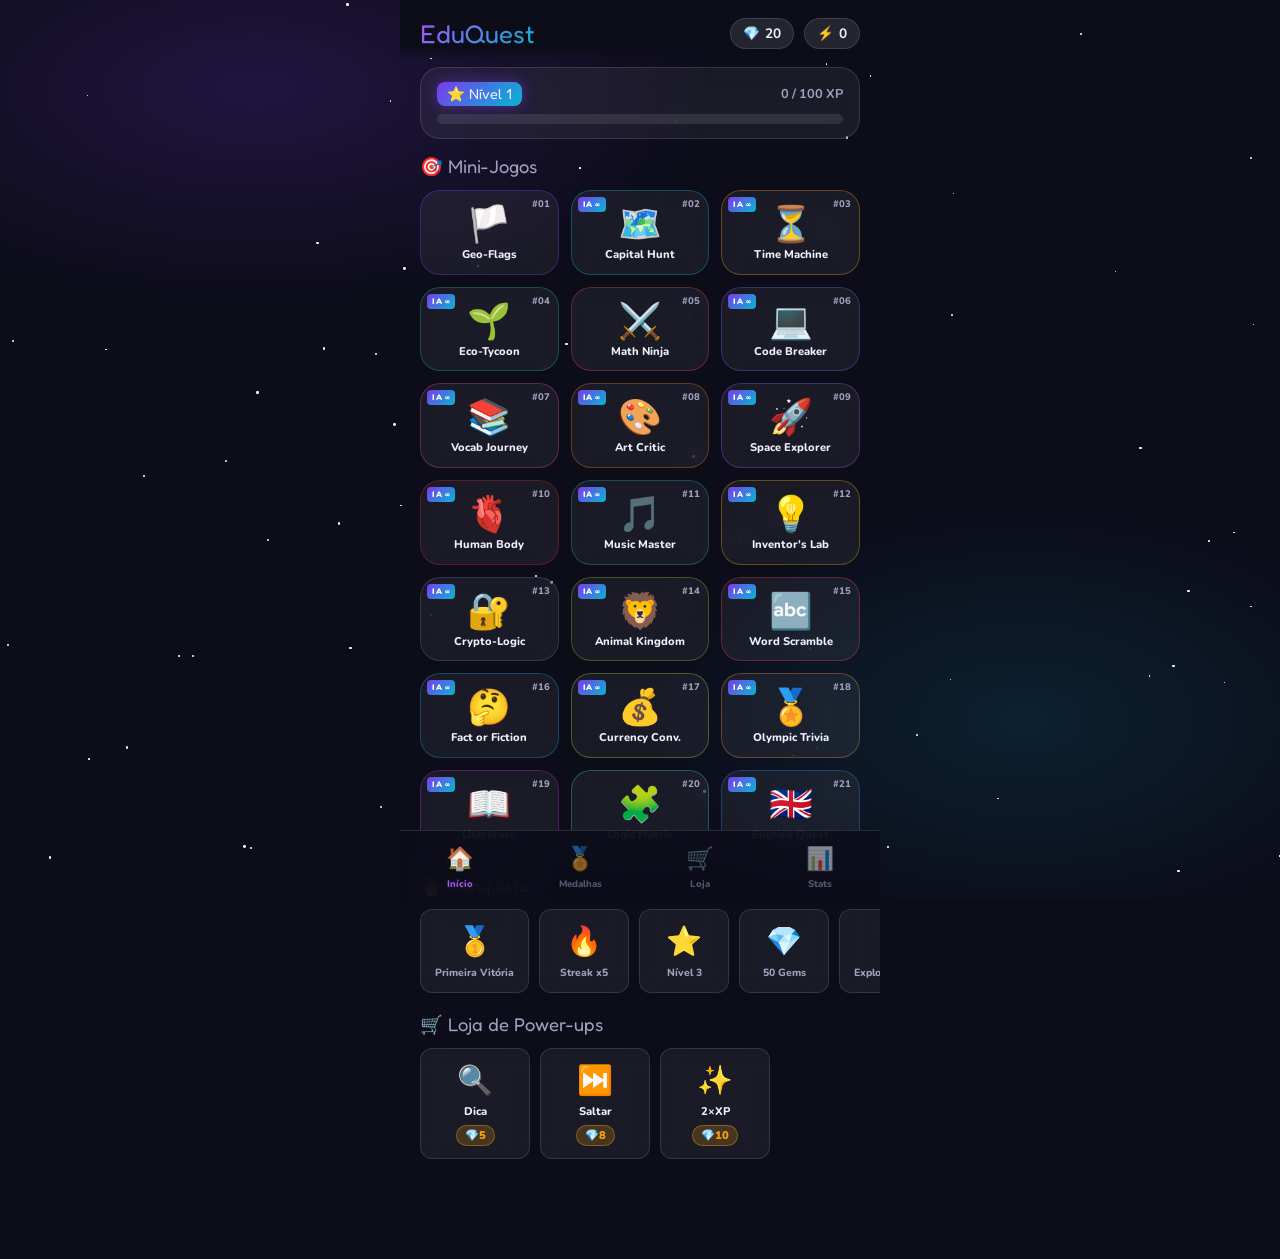
==== index.html @ 9ccf9a5a "Add files via upload" ====
<!DOCTYPE html>
<html lang="pt">
<head>
<meta charset="UTF-8">
<meta name="viewport" content="width=device-width, initial-scale=1.0, maximum-scale=1.0, user-scalable=no">
<title>EduQuest 20</title>
<style>
@import url('https://fonts.googleapis.com/css2?family=Fredoka+One&family=Nunito:wght@400;600;700;800;900&display=swap');
:root{
  --bg:#0d0d1a;--bg2:#13132a;--bg3:#1a1a38;
  --glass:rgba(255,255,255,0.06);--glass2:rgba(255,255,255,0.10);
  --border:rgba(255,255,255,0.12);
  --accent:#7c3aed;--accent2:#a855f7;--gold:#f59e0b;
  --green:#10b981;--red:#ef4444;--cyan:#06b6d4;--pink:#ec4899;
  --text:#f0f0ff;--text2:#a0a0c0;--r:20px;--rs:12px;
}
*{margin:0;padding:0;box-sizing:border-box;-webkit-tap-highlight-color:transparent;}
body{font-family:'Nunito',sans-serif;background:var(--bg);color:var(--text);min-height:100vh;overflow-x:hidden;}
body::before{content:'';position:fixed;inset:0;background:radial-gradient(ellipse 60% 40% at 20% 10%,rgba(124,58,237,.18) 0%,transparent 60%),radial-gradient(ellipse 50% 40% at 80% 80%,rgba(6,182,212,.12) 0%,transparent 60%);pointer-events:none;z-index:0;}
.stars{position:fixed;inset:0;z-index:0;pointer-events:none;overflow:hidden;}
.star{position:absolute;border-radius:50%;background:white;animation:twinkle var(--d,3s) ease-in-out infinite alternate;}
@keyframes twinkle{from{opacity:.1;transform:scale(.8)}to{opacity:.9;transform:scale(1.2)}}
#app{position:relative;z-index:1;max-width:480px;margin:0 auto;min-height:100vh;padding-bottom:80px;}
.screen{display:none;animation:fadeIn .35s ease;}
.screen.active{display:block;}
@keyframes fadeIn{from{opacity:0;transform:translateY(12px)}to{opacity:1;transform:translateY(0)}}

/* HEADER */
.header{padding:18px 20px 10px;display:flex;align-items:center;justify-content:space-between;position:sticky;top:0;z-index:10;background:linear-gradient(180deg,var(--bg) 80%,transparent);}
.logo{font-family:'Fredoka One',cursive;font-size:1.6rem;background:linear-gradient(135deg,#a855f7,#06b6d4);-webkit-background-clip:text;-webkit-text-fill-color:transparent;}
.header-stats{display:flex;gap:10px;align-items:center;}
.stat-pill{display:flex;align-items:center;gap:5px;background:var(--glass2);border:1px solid var(--border);border-radius:30px;padding:5px 12px;font-size:.85rem;font-weight:700;backdrop-filter:blur(10px);}
.xp-section{margin:8px 20px 16px;background:var(--glass);border:1px solid var(--border);border-radius:var(--r);padding:14px 16px;backdrop-filter:blur(12px);}
.xp-top{display:flex;justify-content:space-between;align-items:center;margin-bottom:8px;}
.level-badge{background:linear-gradient(135deg,var(--accent),var(--cyan));border-radius:8px;padding:3px 10px;font-family:'Fredoka One',cursive;font-size:.9rem;box-shadow:0 0 14px rgba(124,58,237,.5);}
.xp-text{font-size:.8rem;color:var(--text2);font-weight:700;}
.xp-bar-bg{background:rgba(255,255,255,.1);border-radius:99px;height:10px;overflow:hidden;}
.xp-bar-fill{height:100%;border-radius:99px;background:linear-gradient(90deg,var(--accent),var(--cyan));transition:width .8s cubic-bezier(.34,1.56,.64,1);position:relative;overflow:hidden;}
.xp-bar-fill::after{content:'';position:absolute;inset:0;background:linear-gradient(90deg,transparent,rgba(255,255,255,.4),transparent);animation:shimmer 2s infinite;}
@keyframes shimmer{from{transform:translateX(-100%)}to{transform:translateX(100%)}}

/* GAME GRID */
.section-title{padding:0 20px 12px;font-family:'Fredoka One',cursive;font-size:1.15rem;color:var(--text2);}
.game-grid{display:grid;grid-template-columns:repeat(3,1fr);gap:12px;padding:0 20px 20px;}
.game-card{background:var(--glass);border:1px solid var(--border);border-radius:var(--r);padding:16px 8px 12px;text-align:center;cursor:pointer;position:relative;overflow:hidden;transition:transform .2s,box-shadow .2s;backdrop-filter:blur(10px);user-select:none;}
.game-card:active{transform:scale(.93);}
.game-card-emoji{font-size:2.2rem;display:block;margin-bottom:6px;line-height:1;}
.game-card-name{font-size:.7rem;font-weight:800;color:var(--text);line-height:1.2;}
.game-card-num{position:absolute;top:6px;right:8px;font-size:.6rem;font-weight:800;color:var(--text2);}
.ai-badge{position:absolute;top:6px;left:6px;background:linear-gradient(135deg,var(--accent),var(--cyan));color:white;border-radius:4px;font-size:.5rem;font-weight:900;padding:2px 5px;letter-spacing:.5px;}
.game-card .glow{position:absolute;inset:0;border-radius:var(--r);opacity:0;transition:opacity .3s;}
.game-card:hover .glow{opacity:1;}

/* ACHIEVEMENTS & SHOP */
.achievements-row,.shop-row{display:flex;gap:10px;padding:0 20px 20px;overflow-x:auto;scrollbar-width:none;}
.achievements-row::-webkit-scrollbar,.shop-row::-webkit-scrollbar{display:none;}
.badge-card{flex-shrink:0;background:var(--glass);border:1px solid var(--border);border-radius:var(--rs);padding:12px 14px;text-align:center;min-width:90px;backdrop-filter:blur(10px);}
.badge-card .badge-icon{font-size:1.8rem;display:block;margin-bottom:4px;}
.badge-card .badge-name{font-size:.65rem;font-weight:800;color:var(--text2);}
.badge-card.earned{border-color:var(--gold);background:rgba(245,158,11,.12);}
.badge-card.earned .badge-name{color:var(--gold);}
.shop-item{flex-shrink:0;background:var(--glass);border:1px solid var(--border);border-radius:var(--rs);padding:12px 14px;min-width:110px;text-align:center;cursor:pointer;backdrop-filter:blur(10px);transition:transform .15s;}
.shop-item:active{transform:scale(.93);}
.shop-item .shop-icon{font-size:1.8rem;display:block;margin-bottom:4px;}
.shop-item .shop-name{font-size:.7rem;font-weight:800;color:var(--text);margin-bottom:4px;}
.shop-item .shop-cost{display:inline-flex;align-items:center;gap:3px;background:rgba(245,158,11,.2);border:1px solid rgba(245,158,11,.4);border-radius:20px;padding:2px 8px;font-size:.7rem;font-weight:900;color:var(--gold);}

/* GAME HEADER */
.game-header{padding:18px 20px 10px;display:flex;align-items:center;gap:14px;position:sticky;top:0;z-index:10;background:linear-gradient(180deg,var(--bg) 80%,transparent);}
.back-btn{background:var(--glass2);border:1px solid var(--border);border-radius:12px;width:40px;height:40px;display:flex;align-items:center;justify-content:center;font-size:1.2rem;cursor:pointer;flex-shrink:0;transition:transform .15s;backdrop-filter:blur(10px);}
.back-btn:active{transform:scale(.88);}
.game-title-block{flex:1;}
.game-title{font-family:'Fredoka One',cursive;font-size:1.25rem;background:linear-gradient(135deg,#a855f7,#06b6d4);-webkit-background-clip:text;-webkit-text-fill-color:transparent;}
.game-subtitle{font-size:.75rem;color:var(--text2);font-weight:700;}
.game-progress-bar{margin:0 20px 16px;background:rgba(255,255,255,.08);border-radius:99px;height:6px;overflow:hidden;}
.game-progress-fill{height:100%;border-radius:99px;background:linear-gradient(90deg,var(--green),var(--cyan));transition:width .5s ease;}

/* SHARED GAME UI */
.game-area{padding:0 20px;}
.round-info{display:flex;justify-content:space-between;align-items:center;margin-bottom:14px;}
.round-badge{background:var(--glass2);border:1px solid var(--border);border-radius:8px;padding:4px 12px;font-size:.8rem;font-weight:800;backdrop-filter:blur(8px);}
.streak-badge{display:flex;align-items:center;gap:4px;background:rgba(245,158,11,.15);border:1px solid rgba(245,158,11,.3);border-radius:8px;padding:4px 12px;font-size:.8rem;font-weight:800;color:var(--gold);}
.timer-badge{background:rgba(239,68,68,.15);border:1px solid rgba(239,68,68,.3);border-radius:8px;padding:4px 12px;font-size:.8rem;font-weight:800;color:#f87171;min-width:60px;text-align:center;transition:background .3s;}
.timer-badge.urgent{background:rgba(239,68,68,.4);border-color:rgba(239,68,68,.8);animation:pulse .5s infinite alternate;}
@keyframes pulse{from{transform:scale(1)}to{transform:scale(1.05)}}
.q-card{background:var(--glass);border:1px solid var(--border);border-radius:var(--r);padding:22px 18px;text-align:center;margin-bottom:14px;backdrop-filter:blur(12px);}
.q-visual{font-size:3.5rem;line-height:1;margin-bottom:8px;}
.q-text{font-size:1rem;font-weight:800;line-height:1.4;}
.q-sub{font-size:.8rem;color:var(--text2);font-weight:600;margin-top:4px;}
.options-grid{display:grid;grid-template-columns:1fr 1fr;gap:10px;margin-bottom:14px;}
.option-btn{background:var(--glass);border:2px solid var(--border);border-radius:var(--rs);padding:14px 10px;text-align:center;cursor:pointer;font-family:'Nunito',sans-serif;font-size:.85rem;font-weight:800;color:var(--text);transition:transform .15s,background .2s,border-color .2s;backdrop-filter:blur(8px);user-select:none;}
.option-btn:active:not(.disabled){transform:scale(.94);}
.option-btn.correct{background:rgba(16,185,129,.25);border-color:var(--green);box-shadow:0 0 20px rgba(16,185,129,.3);animation:correctPop .4s cubic-bezier(.34,1.56,.64,1);}
.option-btn.wrong{background:rgba(239,68,68,.2);border-color:var(--red);animation:shake .4s ease;}
.option-btn.disabled{cursor:default;pointer-events:none;}
@keyframes correctPop{from{transform:scale(1)}50%{transform:scale(1.07)}to{transform:scale(1)}}
@keyframes shake{0%,100%{transform:translateX(0)}20%{transform:translateX(-6px)}40%{transform:translateX(6px)}60%{transform:translateX(-4px)}80%{transform:translateX(4px)}}
.fact-card{background:rgba(124,58,237,.15);border:1px solid rgba(168,85,247,.3);border-radius:var(--rs);padding:12px 14px;margin-bottom:14px;display:none;animation:fadeIn .3s ease;}
.fact-card.show{display:block;}
.fact-label{font-size:.65rem;font-weight:900;color:var(--accent2);text-transform:uppercase;letter-spacing:1px;margin-bottom:4px;}
.fact-text{font-size:.8rem;color:var(--text);line-height:1.4;}

/* RESULT SCREEN */
.result-score-row{display:flex;justify-content:center;gap:16px;margin:16px 0;}
.result-stat{background:var(--glass);border:1px solid var(--border);border-radius:var(--rs);padding:14px 18px;backdrop-filter:blur(10px);text-align:center;}
.rs-val{font-family:'Fredoka One',cursive;font-size:1.8rem;background:linear-gradient(135deg,var(--accent2),var(--cyan));-webkit-background-clip:text;-webkit-text-fill-color:transparent;display:block;}
.rs-label{font-size:.7rem;color:var(--text2);font-weight:800;}
.big-btn{display:block;width:100%;padding:16px;background:linear-gradient(135deg,var(--accent),var(--cyan));border:none;border-radius:var(--rs);color:white;font-family:'Nunito',sans-serif;font-size:1rem;font-weight:900;cursor:pointer;margin-top:12px;box-shadow:0 6px 24px rgba(124,58,237,.4);transition:transform .15s;}
.big-btn:active{transform:scale(.96);}
.big-btn.secondary{background:var(--glass2);box-shadow:none;border:1px solid var(--border);margin-top:8px;}

/* OVERLAYS */
.xp-popup{position:fixed;top:50%;left:50%;transform:translate(-50%,-50%) scale(0);background:linear-gradient(135deg,var(--accent),var(--cyan));border-radius:16px;padding:16px 28px;font-family:'Fredoka One',cursive;font-size:1.4rem;color:white;z-index:999;pointer-events:none;box-shadow:0 12px 40px rgba(124,58,237,.6);transition:transform .3s cubic-bezier(.34,1.56,.64,1),opacity .5s;white-space:nowrap;}
.xp-popup.show{transform:translate(-50%,-50%) scale(1);}
.xp-popup.hide{opacity:0;transform:translate(-50%,-120%) scale(.8);}
.toast{position:fixed;bottom:100px;left:50%;transform:translateX(-50%) translateY(20px);background:var(--bg3);border:1px solid var(--border);border-radius:30px;padding:10px 20px;font-size:.85rem;font-weight:800;opacity:0;pointer-events:none;transition:all .3s;z-index:998;backdrop-filter:blur(12px);white-space:nowrap;}
.toast.show{opacity:1;transform:translateX(-50%) translateY(0);}
.levelup-overlay{position:fixed;inset:0;z-index:100;background:rgba(13,13,26,.9);backdrop-filter:blur(10px);display:flex;align-items:center;justify-content:center;opacity:0;pointer-events:none;transition:opacity .4s;}
.levelup-overlay.show{opacity:1;pointer-events:all;}
.levelup-box{background:var(--bg3);border:2px solid var(--accent2);border-radius:24px;padding:40px 32px;text-align:center;box-shadow:0 0 60px rgba(168,85,247,.5);animation:levelupPop .6s cubic-bezier(.34,1.56,.64,1);max-width:340px;width:90%;}
@keyframes levelupPop{from{transform:scale(.4) rotate(-5deg)}to{transform:scale(1) rotate(0)}}

/* AI LOADING SCREEN */
#aiScreen{position:fixed;inset:0;z-index:200;background:var(--bg);display:none;flex-direction:column;align-items:center;justify-content:center;gap:20px;padding:32px;}
#aiScreen.show{display:flex;}
.ai-orb{width:100px;height:100px;border-radius:50%;background:linear-gradient(135deg,var(--accent),var(--cyan));display:flex;align-items:center;justify-content:center;font-size:3rem;animation:orbPulse 2s ease-in-out infinite;box-shadow:0 0 40px rgba(124,58,237,.5);}
@keyframes orbPulse{0%,100%{transform:scale(1);box-shadow:0 0 40px rgba(124,58,237,.5)}50%{transform:scale(1.1);box-shadow:0 0 70px rgba(124,58,237,.9)}}
.ai-title{font-family:'Fredoka One',cursive;font-size:1.5rem;background:linear-gradient(135deg,#a855f7,#06b6d4);-webkit-background-clip:text;-webkit-text-fill-color:transparent;text-align:center;}
.ai-sub{font-size:.85rem;color:var(--text2);font-weight:700;text-align:center;line-height:1.5;}
.ai-bar-wrap{width:260px;background:rgba(255,255,255,.1);border-radius:99px;height:8px;overflow:hidden;}
.ai-bar{height:100%;background:linear-gradient(90deg,var(--accent),var(--cyan));border-radius:99px;width:0%;transition:width .4s ease;}
.ai-step{font-size:.75rem;color:var(--accent2);font-weight:800;text-align:center;min-height:20px;}
.ai-err{background:rgba(239,68,68,.15);border:1px solid rgba(239,68,68,.4);border-radius:var(--rs);padding:14px 18px;text-align:center;display:none;width:100%;}
.ai-err.show{display:block;}
.ai-err-title{font-weight:800;color:#f87171;margin-bottom:6px;}
.ai-err-sub{font-size:.8rem;color:var(--text2);}
.ai-retry{background:linear-gradient(135deg,var(--accent),var(--cyan));border:none;border-radius:10px;color:white;font-family:'Nunito',sans-serif;font-size:.9rem;font-weight:800;padding:10px 24px;cursor:pointer;margin-top:10px;}

/* BOTTOM NAV */
.bottom-nav{position:fixed;bottom:0;left:50%;transform:translateX(-50%);width:100%;max-width:480px;background:rgba(13,13,26,.9);border-top:1px solid var(--border);display:flex;backdrop-filter:blur(20px);z-index:20;}
.nav-btn{flex:1;padding:12px 0 10px;display:flex;flex-direction:column;align-items:center;gap:3px;cursor:pointer;opacity:.5;transition:opacity .2s;}
.nav-btn.active{opacity:1;}
.nav-btn .nav-icon{font-size:1.4rem;}
.nav-btn .nav-label{font-size:.6rem;font-weight:800;color:var(--text2);}
.nav-btn.active .nav-label{color:var(--accent2);}

/* WORD SCRAMBLE tiles */
.scramble-tiles{display:flex;flex-wrap:wrap;gap:6px;justify-content:center;margin:10px 0 16px;}
.s-tile{width:38px;height:44px;background:var(--glass2);border:2px solid var(--border);border-radius:8px;display:flex;align-items:center;justify-content:center;font-family:'Fredoka One',cursive;font-size:1.2rem;cursor:pointer;transition:all .2s;user-select:none;}
.s-tile:active{transform:scale(.9);}
.s-tile.used{opacity:.3;pointer-events:none;}
.answer-slots{display:flex;flex-wrap:wrap;gap:6px;justify-content:center;margin-bottom:12px;min-height:52px;}
.a-slot{width:38px;height:44px;background:rgba(255,255,255,.04);border:2px dashed var(--border);border-radius:8px;display:flex;align-items:center;justify-content:center;font-family:'Fredoka One',cursive;font-size:1.2rem;cursor:pointer;transition:all .2s;}
.a-slot.filled{background:rgba(168,85,247,.25);border-color:var(--accent2);border-style:solid;}
.a-slot.correct{background:rgba(16,185,129,.3);border-color:var(--green);}
.a-slot.wrong{background:rgba(239,68,68,.2);border-color:var(--red);animation:shake .3s ease;}
.scr-btns{display:flex;gap:8px;justify-content:center;margin-bottom:10px;}
.scr-btn{background:var(--glass2);border:1px solid var(--border);border-radius:10px;padding:8px 16px;font-size:.8rem;font-weight:800;cursor:pointer;font-family:'Nunito',sans-serif;color:var(--text);transition:transform .15s;}
.scr-btn:active{transform:scale(.92);}

/* FACT OR FICTION */
.fof-card{background:var(--glass);border:1px solid var(--border);border-radius:24px;padding:28px 20px;text-align:center;margin-bottom:14px;backdrop-filter:blur(12px);min-height:150px;display:flex;flex-direction:column;align-items:center;justify-content:center;gap:10px;position:relative;overflow:hidden;transition:transform .3s,opacity .3s;}
.fof-card.swipe-l{transform:translateX(-130%) rotate(-15deg);opacity:0;}
.fof-card.swipe-r{transform:translateX(130%) rotate(15deg);opacity:0;}
.fof-statement{font-size:1rem;font-weight:800;line-height:1.4;}
.fof-btns{display:grid;grid-template-columns:1fr 1fr;gap:12px;margin-bottom:12px;}
.fof-btn{padding:16px;border:none;border-radius:var(--rs);font-family:'Nunito',sans-serif;font-size:1rem;font-weight:900;cursor:pointer;transition:transform .15s;}
.fof-btn:active{transform:scale(.94);}
.fof-true{background:linear-gradient(135deg,#10b981,#06b6d4);color:white;}
.fof-false{background:linear-gradient(135deg,#ef4444,#ec4899);color:white;}
.fof-overlay{position:absolute;inset:0;display:flex;align-items:center;justify-content:center;font-family:'Fredoka One',cursive;font-size:2rem;border-radius:24px;opacity:0;transition:opacity .3s;}
.fof-overlay.show{opacity:1;}

/* MATH NINJA */
.math-eq{font-family:'Fredoka One',cursive;font-size:2.4rem;background:linear-gradient(135deg,#ef4444,#f97316);-webkit-background-clip:text;-webkit-text-fill-color:transparent;margin:10px 0;}
.math-lives{display:flex;gap:6px;justify-content:center;margin-bottom:10px;}
.life{font-size:1.3rem;transition:all .3s;}
.life.lost{filter:grayscale(1);transform:scale(.7);}

/* TIMELINE (Time Machine) */
.t-items{display:flex;flex-direction:column;gap:8px;margin-bottom:12px;}
.t-item{background:var(--glass2);border:1px solid var(--border);border-radius:var(--rs);padding:10px 14px;cursor:pointer;font-size:.82rem;font-weight:800;transition:all .2s;user-select:none;}
.t-item:active{transform:scale(.97);}
.t-item.placed{opacity:.4;pointer-events:none;}
.t-slots{display:flex;flex-direction:column;gap:6px;margin-bottom:12px;}
.t-slot{background:rgba(255,255,255,.03);border:2px dashed var(--border);border-radius:var(--rs);padding:9px 14px;min-height:42px;display:flex;align-items:center;gap:8px;font-size:.78rem;transition:all .2s;}
.t-slot.filled{border-style:solid;border-color:var(--accent2);background:rgba(124,58,237,.15);}
.t-slot.ok{border-color:var(--green);background:rgba(16,185,129,.15);}
.t-slot.bad{border-color:var(--red);background:rgba(239,68,68,.1);}
.t-num{font-size:.7rem;color:var(--text2);font-weight:700;flex-shrink:0;}

/* ECO */
.eco-res{display:grid;grid-template-columns:repeat(3,1fr);gap:8px;margin-bottom:14px;}
.eco-r{background:var(--glass2);border:1px solid var(--border);border-radius:var(--rs);padding:10px 8px;text-align:center;}
.eco-ri{font-size:1.5rem;}
.eco-rv{font-family:'Fredoka One',cursive;font-size:1.1rem;color:var(--gold);}
.eco-rl{font-size:.6rem;color:var(--text2);font-weight:800;}
.eco-acts{display:grid;grid-template-columns:1fr 1fr;gap:10px;margin-bottom:12px;}
.eco-act{background:var(--glass);border:1px solid var(--border);border-radius:var(--rs);padding:12px 10px;text-align:center;cursor:pointer;transition:all .2s;user-select:none;}
.eco-act:active{transform:scale(.94);}
.eco-act.correct{background:rgba(16,185,129,.25);border-color:var(--green);}
.eco-act.wrong{background:rgba(239,68,68,.2);border-color:var(--red);animation:shake .4s ease;}
.eco-act.disabled{pointer-events:none;}
.eco-ai{font-size:1.7rem;}
.eco-an{font-size:.75rem;font-weight:800;margin-top:4px;}
.eco-bar{margin-bottom:10px;}
.eco-bl{font-size:.72rem;font-weight:800;color:var(--text2);margin-bottom:4px;}
.eco-bg{background:rgba(255,255,255,.1);border-radius:99px;height:10px;overflow:hidden;}
.eco-bf{height:100%;border-radius:99px;transition:width .5s ease;}

/* LOGIC */
.logic-seq{display:flex;gap:8px;align-items:center;justify-content:center;flex-wrap:wrap;margin:12px 0;}
.logic-cell{width:46px;height:46px;border-radius:10px;display:flex;align-items:center;justify-content:center;font-size:1.3rem;font-weight:900;border:2px solid var(--border);background:var(--glass2);}
.logic-cell.hl{border-color:var(--accent2);background:rgba(124,58,237,.3);animation:logicPulse 1s ease-in-out infinite;}
@keyframes logicPulse{0%,100%{box-shadow:0 0 0 0 rgba(168,85,247,0)}50%{box-shadow:0 0 0 6px rgba(168,85,247,.3)}}

/* FLAG */
.flag-wrap{display:flex;justify-content:center;margin-bottom:12px;}
.flag-wrap svg{width:180px;height:120px;border-radius:10px;box-shadow:0 4px 20px rgba(0,0,0,.5);animation:flagIn .4s cubic-bezier(.34,1.56,.64,1);}
@keyframes flagIn{from{transform:scale(.3) rotate(-10deg);opacity:0}to{transform:scale(1);opacity:1}}
</style>
</head>
<body>
<div class="stars" id="stars"></div>
<div class="xp-popup" id="xpPop">+XP</div>
<div class="toast" id="toast"></div>
<div class="levelup-overlay" id="lvlOverlay">
  <div class="levelup-box">
    <div style="font-size:5rem">🏆</div>
    <div style="font-family:'Fredoka One',cursive;font-size:2rem;color:var(--gold);margin:8px 0">NÍVEL <span id="newLvl">2</span>!</div>
    <div style="color:var(--text2);margin-bottom:20px;font-size:.9rem">Incrível! Continua a explorar!</div>
    <button class="big-btn" id="lvlCloseBtn">Continuar 🚀</button>
  </div>
</div>

<!-- AI LOADING SCREEN -->
<div id="aiScreen">
  <div class="ai-orb" id="aiOrb">🤖</div>
  <div class="ai-title" id="aiTitle">A criar perguntas...</div>
  <div class="ai-sub" id="aiSub">A IA está a gerar 10 perguntas únicas<br>adaptadas ao teu nível de jogo!</div>
  <div class="ai-bar-wrap"><div class="ai-bar" id="aiBar"></div></div>
  <div class="ai-step" id="aiStep">A iniciar...</div>
  <div class="ai-err" id="aiErr">
    <div class="ai-err-title">⚠️ Sem ligação à IA</div>
    <div class="ai-err-sub" id="aiErrSub">A usar perguntas guardadas localmente</div>
    <button class="ai-retry" id="aiRetry">Tentar novamente 🔄</button>
  </div>
</div>

<div id="app">
<!-- DASHBOARD -->
<div id="dashboard" class="screen active">
  <div class="header">
    <div class="logo">EduQuest</div>
    <div class="header-stats">
      <div class="stat-pill">💎 <span id="gemCount">0</span></div>
      <div class="stat-pill">⚡ <span id="xpCount">0</span></div>
    </div>
  </div>
  <div class="xp-section">
    <div class="xp-top">
      <div class="level-badge">⭐ Nível <span id="levelNum">1</span></div>
      <div class="xp-text"><span id="xpCur">0</span> / <span id="xpNext">100</span> XP</div>
    </div>
    <div class="xp-bar-bg"><div class="xp-bar-fill" id="xpFill" style="width:0%"></div></div>
  </div>
  <div class="section-title">🎯 Mini-Jogos</div>
  <div class="game-grid" id="gameGrid"></div>
  <div class="section-title">🏅 Conquistas</div>
  <div class="achievements-row" id="achRow"></div>
  <div class="section-title">🛒 Loja de Power-ups</div>
  <div class="shop-row" id="shopRow"></div>
</div>

<!-- UNIVERSAL GAME SCREEN (used by all AI games) -->
<div id="gameScreen" class="screen">
  <div class="game-header">
    <div class="back-btn" id="gameBackBtn">←</div>
    <div class="game-title-block">
      <div class="game-title" id="gameTitle">Jogo</div>
      <div class="game-subtitle">Q <span id="gameQNum">1</span>/10 · Nível <span id="gameLvlNum">1</span></div>
    </div>
    <div class="stat-pill">⚡ <span id="gameXP">0</span></div>
  </div>
  <div class="game-progress-bar"><div class="game-progress-fill" id="gameProgressFill" style="width:0%"></div></div>
  <div class="game-area">
    <div class="round-info">
      <div class="round-badge" id="gameRoundBadge">Q 1</div>
      <div class="streak-badge">🔥 <span id="gameStreak">0</span></div>
      <div class="timer-badge" id="gameTimerBadge">⏱ <span id="gameTimer">20</span>s</div>
    </div>
    <div class="q-card">
      <div class="q-visual" id="gameVisual">❓</div>
      <div class="q-text" id="gameText">...</div>
      <div class="q-sub" id="gameSub"></div>
    </div>
    <div class="options-grid" id="gameOptions"></div>
    <div class="fact-card" id="gameFact"><div class="fact-label">💡 Sabias que...</div><div class="fact-text" id="gameFactText"></div></div>
  </div>
</div>

<!-- WORD SCRAMBLE SCREEN -->
<div id="wordScreen" class="screen">
  <div class="game-header">
    <div class="back-btn" id="wordBackBtn">←</div>
    <div class="game-title-block"><div class="game-title">🔤 Word Scramble</div><div class="game-subtitle">Palavra <span id="wordQNum">1</span>/8 · Nível <span id="wordLvlNum">1</span></div></div>
    <div class="stat-pill">⚡ <span id="wordXP">0</span></div>
  </div>
  <div class="game-progress-bar"><div class="game-progress-fill" id="wordProgressFill" style="width:0%"></div></div>
  <div class="game-area">
    <div class="round-info">
      <div class="round-badge">🔤 Descobre!</div>
      <div class="streak-badge">🔥 <span id="wordStreak">0</span></div>
      <div class="timer-badge" id="wordTimerBadge">⏱ <span id="wordTimer">35</span>s</div>
    </div>
    <div class="q-card"><div class="q-sub" id="wordHint"></div><div class="answer-slots" id="wordSlots"></div></div>
    <div class="scramble-tiles" id="wordTiles"></div>
    <div class="scr-btns">
      <button class="scr-btn" id="wordClearBtn">🗑️ Limpar</button>
      <button class="scr-btn" id="wordCheckBtn">✅ Verificar</button>
    </div>
    <div class="fact-card" id="wordFact"><div class="fact-label">💡 Sabias que...</div><div class="fact-text" id="wordFactText"></div></div>
  </div>
</div>

<!-- FACT OR FICTION SCREEN -->
<div id="fofScreen" class="screen">
  <div class="game-header">
    <div class="back-btn" id="fofBackBtn">←</div>
    <div class="game-title-block"><div class="game-title">🤔 Fact or Fiction</div><div class="game-subtitle">Q <span id="fofQNum">1</span>/10 · Nível <span id="fofLvlNum">1</span></div></div>
    <div class="stat-pill">⚡ <span id="fofXP">0</span></div>
  </div>
  <div class="game-progress-bar"><div class="game-progress-fill" id="fofProgressFill" style="width:0%"></div></div>
  <div class="game-area">
    <div class="round-info">
      <div class="round-badge">Q <span id="fofRound">1</span></div>
      <div class="streak-badge">🔥 <span id="fofStreak">0</span></div>
      <div class="timer-badge" id="fofTimerBadge">⏱ <span id="fofTimer">15</span>s</div>
    </div>
    <div class="fof-card" id="fofCard">
      <div class="q-visual" id="fofVisual">🤔</div>
      <div class="fof-statement" id="fofStatement">...</div>
      <div class="fof-overlay" id="fofOverlay"></div>
    </div>
    <div class="fof-btns">
      <button class="fof-btn fof-true" id="fofTrueBtn">✅ VERDADE</button>
      <button class="fof-btn fof-false" id="fofFalseBtn">❌ FALSO</button>
    </div>
    <div class="fact-card" id="fofFact"><div class="fact-label">💡 Explicação</div><div class="fact-text" id="fofFactText"></div></div>
  </div>
</div>

<!-- MATH NINJA SCREEN -->
<div id="mathScreen" class="screen">
  <div class="game-header">
    <div class="back-btn" id="mathBackBtn">←</div>
    <div class="game-title-block"><div class="game-title">⚔️ Math Ninja</div><div class="game-subtitle">Q <span id="mathQNum">1</span>/10 · Nível <span id="mathLvlNum">1</span></div></div>
    <div class="stat-pill">⚡ <span id="mathXP">0</span></div>
  </div>
  <div class="game-progress-bar"><div class="game-progress-fill" id="mathProgressFill" style="width:0%"></div></div>
  <div class="game-area">
    <div class="round-info">
      <div class="math-lives" id="mathLives"></div>
      <div class="streak-badge">🔥 <span id="mathStreak">0</span></div>
      <div class="timer-badge" id="mathTimerBadge">⏱ <span id="mathTimer">12</span>s</div>
    </div>
    <div class="q-card" style="min-height:120px">
      <div class="math-eq" id="mathEq">2 + 2 = ?</div>
    </div>
    <div class="options-grid" id="mathOptions"></div>
    <div class="fact-card" id="mathFact"><div class="fact-label">💡 Dica</div><div class="fact-text" id="mathFactText"></div></div>
  </div>
</div>

<!-- GEO FLAGS SCREEN -->
<div id="geoScreen" class="screen">
  <div class="game-header">
    <div class="back-btn" id="geoBackBtn">←</div>
    <div class="game-title-block"><div class="game-title">🌍 Geo-Flags</div><div class="game-subtitle">Q <span id="geoQNum">1</span>/10</div></div>
    <div class="stat-pill">⚡ <span id="geoXP">0</span></div>
  </div>
  <div class="game-progress-bar"><div class="game-progress-fill" id="geoProgressFill" style="width:0%"></div></div>
  <div class="game-area">
    <div class="round-info">
      <div class="round-badge">Q <span id="geoRound">1</span></div>
      <div class="streak-badge">🔥 <span id="geoStreak">0</span></div>
      <div class="timer-badge" id="geoTimerBadge">⏱ <span id="geoTimer">15</span>s</div>
    </div>
    <div class="q-card">
      <div class="flag-wrap" id="flagWrap"></div>
      <div class="q-text">De que país é esta bandeira?</div>
      <div class="q-sub" id="geoHint"></div>
    </div>
    <div class="options-grid" id="geoOptions"></div>
    <div class="fact-card" id="geoFact"><div class="fact-label">💡 Facto</div><div class="fact-text" id="geoFactText"></div></div>
  </div>
</div>

<!-- TIME MACHINE SCREEN -->
<div id="timeScreen" class="screen">
  <div class="game-header">
    <div class="back-btn" id="timeBackBtn">←</div>
    <div class="game-title-block"><div class="game-title">⏳ Time Machine</div><div class="game-subtitle">Ronda <span id="timeQNum">1</span>/8 · Nível <span id="timeLvlNum">1</span></div></div>
    <div class="stat-pill">⚡ <span id="timeXP">0</span></div>
  </div>
  <div class="game-progress-bar"><div class="game-progress-fill" id="timeProgressFill" style="width:0%"></div></div>
  <div class="game-area">
    <div class="round-info">
      <div class="round-badge">⏳ Ordena!</div>
      <div class="streak-badge">🔥 <span id="timeStreak">0</span></div>
      <div class="timer-badge" id="timeTimerBadge">⏱ <span id="timeTimer">35</span>s</div>
    </div>
    <div style="font-size:.82rem;font-weight:700;color:var(--text2);text-align:center;margin-bottom:10px">Toca por ordem CRONOLÓGICA (mais antigo primeiro)</div>
    <div class="t-slots" id="timeSlots"></div>
    <div class="t-items" id="timeItems"></div>
    <div class="fact-card" id="timeFact"><div class="fact-label">💡 História</div><div class="fact-text" id="timeFactText"></div></div>
  </div>
</div>

<!-- ECO TYCOON SCREEN -->
<div id="ecoScreen" class="screen">
  <div class="game-header">
    <div class="back-btn" id="ecoBackBtn">←</div>
    <div class="game-title-block"><div class="game-title">🌱 Eco-Tycoon</div><div class="game-subtitle">Nível <span id="ecoQNum">1</span>/8 · Dif. <span id="ecoLvlNum">1</span></div></div>
    <div class="stat-pill">⚡ <span id="ecoXP">0</span></div>
  </div>
  <div class="game-progress-bar"><div class="game-progress-fill" id="ecoProgressFill" style="width:0%"></div></div>
  <div class="game-area">
    <div class="eco-res" id="ecoRes"></div>
    <div style="font-size:.85rem;font-weight:800;text-align:center;margin-bottom:10px" id="ecoChallenge"></div>
    <div class="eco-acts" id="ecoActs"></div>
    <div class="eco-bar"><div class="eco-bl">🌍 Saúde do Planeta</div><div class="eco-bg"><div class="eco-bf" id="ecoHealth" style="width:60%;background:linear-gradient(90deg,#10b981,#06b6d4)"></div></div></div>
    <div class="eco-bar"><div class="eco-bl">⚡ Energia</div><div class="eco-bg"><div class="eco-bf" id="ecoEnergy" style="width:50%;background:linear-gradient(90deg,#f59e0b,#f97316)"></div></div></div>
    <div class="fact-card" id="ecoFact"><div class="fact-label">💡 Eco-Dica</div><div class="fact-text" id="ecoFactText"></div></div>
  </div>
</div>

<!-- LOGIC MATRIX SCREEN -->
<div id="logicScreen" class="screen">
  <div class="game-header">
    <div class="back-btn" id="logicBackBtn">←</div>
    <div class="game-title-block"><div class="game-title">🧩 Logic Matrix</div><div class="game-subtitle">Puzzle <span id="logicQNum">1</span>/10 · Nível <span id="logicLvlNum">1</span></div></div>
    <div class="stat-pill">⚡ <span id="logicXP">0</span></div>
  </div>
  <div class="game-progress-bar"><div class="game-progress-fill" id="logicProgressFill" style="width:0%"></div></div>
  <div class="game-area">
    <div class="round-info">
      <div class="round-badge">🧩 Sequência</div>
      <div class="streak-badge">🔥 <span id="logicStreak">0</span></div>
      <div class="timer-badge" id="logicTimerBadge">⏱ <span id="logicTimer">25</span>s</div>
    </div>
    <div class="q-card">
      <div class="logic-seq" id="logicSeq"></div>
      <div class="q-text">Qual o valor do <span style="color:var(--accent2)">?</span></div>
    </div>
    <div class="options-grid" id="logicOptions"></div>
    <div class="fact-card" id="logicFact"><div class="fact-label">💡 Lógica</div><div class="fact-text" id="logicFactText"></div></div>
  </div>
</div>

<!-- RESULT SCREEN -->
<div id="resultScreen" class="screen">
  <div class="game-header">
    <div class="back-btn" id="resultBackBtn">←</div>
    <div class="game-title-block"><div class="game-title">Resultado Final</div></div>
  </div>
  <div style="padding:0 20px;text-align:center">
    <div style="padding:20px 0">
      <div style="font-size:5rem" id="resultEmoji">🎉</div>
      <div style="font-family:'Fredoka One',cursive;font-size:2rem;background:linear-gradient(135deg,var(--gold),var(--pink));-webkit-background-clip:text;-webkit-text-fill-color:transparent;margin:8px 0" id="resultTitle">Excelente!</div>
      <div style="color:var(--text2);font-size:.85rem" id="resultSub"></div>
    </div>
    <div class="result-score-row">
      <div class="result-stat"><span class="rs-val" id="rsCorrect">0</span><span class="rs-label">Acertos</span></div>
      <div class="result-stat"><span class="rs-val" id="rsXP">0</span><span class="rs-label">XP</span></div>
      <div class="result-stat"><span class="rs-val" id="rsGems">0</span><span class="rs-label">💎</span></div>
    </div>
    <button class="big-btn" id="playAgainBtn">Jogar de Novo 🔄</button>
    <button class="big-btn secondary" id="resultHomeBtn">Dashboard 🏠</button>
  </div>
</div>
</div><!-- /app -->

<div class="bottom-nav">
  <div class="nav-btn active" id="navHome"><span class="nav-icon">🏠</span><span class="nav-label">Início</span></div>
  <div class="nav-btn" id="navBadges"><span class="nav-icon">🏅</span><span class="nav-label">Medalhas</span></div>
  <div class="nav-btn" id="navShop"><span class="nav-icon">🛒</span><span class="nav-label">Loja</span></div>
  <div class="nav-btn" id="navStats"><span class="nav-icon">📊</span><span class="nav-label">Stats</span></div>
</div>
<script>
// EduQuest Questions Bank
// Format: {v:"visual/emoji", t:"question text", o:["opt1","opt2","opt3","opt4"], c:"correct option", f:"fun fact", d:1-3}
// d: 1=easy, 2=medium, 3=hard

const QB = {

// ================================================================
// CAPITAL HUNT
// ================================================================
capital: [
  // d:1 easy
  {v:"🇵🇹",t:"Qual é a capital de Portugal?",o:["Porto","Lisboa","Coimbra","Faro"],c:"Lisboa",f:"Lisboa é uma das cidades mais antigas da Europa, com mais de 3000 anos!",d:1},
  {v:"🇫🇷",t:"Qual é a capital da França?",o:["Lyon","Marselha","Paris","Nice"],c:"Paris",f:"Paris tem 130 museus e recebe 30 milhões de turistas por ano!",d:1},
  {v:"🇩🇪",t:"Qual é a capital da Alemanha?",o:["Munique","Berlim","Hamburgo","Colónia"],c:"Berlim",f:"O Muro de Berlim dividiu a cidade por 28 anos (1961-1989)!",d:1},
  {v:"🇯🇵",t:"Qual é a capital do Japão?",o:["Osaka","Quioto","Tóquio","Hiroshima"],c:"Tóquio",f:"Tóquio é a maior metrópole do mundo com 37 milhões de habitantes!",d:1},
  {v:"🇧🇷",t:"Qual é a capital do Brasil?",o:["São Paulo","Rio de Janeiro","Brasília","Salvador"],c:"Brasília",f:"Brasília foi construída de raiz em apenas 4 anos (1956-1960)!",d:1},
  {v:"🇮🇹",t:"Qual é a capital de Itália?",o:["Milão","Florença","Veneza","Roma"],c:"Roma",f:"Roma é chamada a 'Cidade Eterna' e tem 28 séculos de história!",d:1},
  {v:"🇪🇸",t:"Qual é a capital de Espanha?",o:["Barcelona","Sevilha","Madrid","Valência"],c:"Madrid",f:"Madrid é a capital mais alta da Europa, a 667 metros de altitude!",d:1},
  {v:"🇬🇧",t:"Qual é a capital do Reino Unido?",o:["Manchester","Edimburgo","Cardiff","Londres"],c:"Londres",f:"Londres foi fundada pelos romanos há 2000 anos com o nome Londinium!",d:1},
  {v:"🇺🇸",t:"Qual é a capital dos EUA?",o:["Nova Iorque","Los Angeles","Washington D.C.","Chicago"],c:"Washington D.C.",f:"Washington D.C. não é um estado — é um Distrito federal autónomo!",d:1},
  {v:"🇨🇳",t:"Qual é a capital da China?",o:["Xangai","Hong Kong","Guangzhou","Pequim"],c:"Pequim",f:"Pequim tem 3000 anos de história e foi capital da China durante 700 anos!",d:1},
  {v:"🇷🇺",t:"Qual é a capital da Rússia?",o:["São Petersburgo","Novosibirsk","Cazã","Moscovo"],c:"Moscovo",f:"Moscovo tem a rede de metro mais profunda do mundo — até 84 metros!",d:1},
  {v:"🇦🇺",t:"Qual é a capital da Austrália?",o:["Sydney","Melbourne","Brisbane","Camberra"],c:"Camberra",f:"Camberra foi construída de raiz como capital de compromisso entre Sydney e Melbourne!",d:1},
  {v:"🇨🇦",t:"Qual é a capital do Canadá?",o:["Toronto","Vancouver","Montreal","Ottawa"],c:"Ottawa",f:"Ottawa tem o maior canal de patinagem no gelo do mundo no inverno!",d:1},
  {v:"🇲🇽",t:"Qual é a capital do México?",o:["Guadalajara","Monterrey","Cancún","Cidade do México"],c:"Cidade do México",f:"A Cidade do México está construída sobre o lago seco de Texcoco!",d:1},
  {v:"🇮🇳",t:"Qual é a capital da Índia?",o:["Mumbai","Calcutá","Chennai","Nova Deli"],c:"Nova Deli",f:"Nova Deli tem 32 milhões de habitantes — uma das maiores cidades do mundo!",d:1},
  {v:"🇦🇷",t:"Qual é a capital da Argentina?",o:["Córdoba","Rosário","Mendoza","Buenos Aires"],c:"Buenos Aires",f:"Buenos Aires significa 'Bons Ares' — nome dado pelos colonizadores espanhóis!",d:1},
  {v:"🇪🇬",t:"Qual é a capital do Egito?",o:["Alexandria","Luxor","Assuão","Cairo"],c:"Cairo",f:"O Cairo é a maior cidade de África, com 21 milhões de habitantes!",d:1},
  {v:"🇿🇦",t:"Qual é a capital executiva da África do Sul?",o:["Joanesburgo","Cidade do Cabo","Durban","Pretória"],c:"Pretória",f:"A África do Sul tem 3 capitais! Pretória (executiva), Cidade do Cabo (legislativa), Bloemfontein (judicial)!",d:1},
  {v:"🇰🇷",t:"Qual é a capital da Coreia do Sul?",o:["Busan","Incheon","Daegu","Seul"],c:"Seul",f:"Seul tem 10 milhões de habitantes e é um dos maiores centros tecnológicos do mundo!",d:1},
  {v:"🇬🇷",t:"Qual é a capital da Grécia?",o:["Salónica","Patras","Heraclião","Atenas"],c:"Atenas",f:"Atenas é a cidade habitada continuamente há mais tempo na Europa — 3000 anos!",d:1},

  // d:2 medium
  {v:"🇳🇱",t:"Qual é a capital dos Países Baixos?",o:["Roterdão","Utreque","Amesterdão","Haia"],c:"Amesterdão",f:"Amesterdão tem mais canais que Veneza e mais pontes que Paris!",d:2},
  {v:"🇧🇪",t:"Qual é a capital da Bélgica?",o:["Antuérpia","Gante","Bruges","Bruxelas"],c:"Bruxelas",f:"Bruxelas alberga a sede da NATO e da União Europeia!",d:2},
  {v:"🇵🇱",t:"Qual é a capital da Polónia?",o:["Cracóvia","Gdansk","Poznan","Varsóvia"],c:"Varsóvia",f:"Varsóvia foi quase completamente destruída na 2.ª Guerra e reconstruída tijolo a tijolo!",d:2},
  {v:"🇸🇪",t:"Qual é a capital da Suécia?",o:["Gotemburgo","Malmö","Uppsala","Estocolmo"],c:"Estocolmo",f:"Estocolmo é construída sobre 14 ilhas ligadas por 57 pontes!",d:2},
  {v:"🇳🇴",t:"Qual é a capital da Noruega?",o:["Bergen","Trondheim","Stavanger","Oslo"],c:"Oslo",f:"Oslo é uma das cidades mais sustentáveis do mundo — 50% dos carros são elétricos!",d:2},
  {v:"🇨🇭",t:"Qual é a capital da Suíça?",o:["Zurique","Genebra","Basileia","Berna"],c:"Berna",f:"Berna significa 'urso' em alemão — e há ursos vivos no centro da cidade!",d:2},
  {v:"🇦🇹",t:"Qual é a capital da Áustria?",o:["Salzburgo","Graz","Linz","Viena"],c:"Viena",f:"Viena foi eleita várias vezes a cidade com melhor qualidade de vida do mundo!",d:2},
  {v:"🇹🇷",t:"Qual é a capital da Turquia?",o:["Istambul","Esmirna","Bursa","Ancara"],c:"Ancara",f:"Istambul é mais famosa mas Ancara é a capital desde 1923!",d:2},
  {v:"🇸🇦",t:"Qual é a capital da Arábia Saudita?",o:["Meca","Medina","Jeddah","Riade"],c:"Riade",f:"Riade significa 'jardins' em árabe — no meio do deserto!",d:2},
  {v:"🇮🇱",t:"Qual é a capital de Israel?",o:["Tel Aviv","Haifa","Beer Sheva","Jerusalém"],c:"Jerusalém",f:"Jerusalém é cidade sagrada para o Judaísmo, Cristianismo e Islamismo!",d:2},
  {v:"🇹🇭",t:"Qual é a capital da Tailândia?",o:["Chiang Mai","Phuket","Pattaya","Banguecoque"],c:"Banguecoque",f:"O nome oficial de Banguecoque em tailandês tem 168 letras — o maior nome de cidade do mundo!",d:2},
  {v:"🇮🇩",t:"Qual é a capital da Indonésia?",o:["Surabaia","Bali","Bandung","Jacarta"],c:"Jacarta",f:"A Indonésia está a mudar a capital para Nusantara devido ao afundamento de Jacarta!",d:2},
  {v:"🇲🇾",t:"Qual é a capital da Malásia?",o:["Penang","Johor Bahru","Malaca","Kuala Lumpur"],c:"Kuala Lumpur",f:"Kuala Lumpur tem as Torres Petronas, que foram o edifício mais alto do mundo em 1998!",d:2},
  {v:"🇵🇭",t:"Qual é a capital das Filipinas?",o:["Cebu","Davao","Quezon City","Manila"],c:"Manila",f:"A área metropolitana de Manila é uma das mais densamente povoadas do mundo!",d:2},
  {v:"🇵🇰",t:"Qual é a capital do Paquistão?",o:["Karachi","Lahore","Peshawar","Islamabade"],c:"Islamabade",f:"Islamabade foi construída de raiz na década de 1960 para substituir Karachi como capital!",d:2},
  {v:"🇧🇩",t:"Qual é a capital do Bangladesh?",o:["Chittagong","Khulna","Rajshahi","Daca"],c:"Daca",f:"Daca é uma das cidades mais densas do mundo — 44.000 pessoas por km²!",d:2},
  {v:"🇺🇦",t:"Qual é a capital da Ucrânia?",o:["Lviv","Kharkiv","Odessa","Kiev"],c:"Kiev",f:"Kiev é uma das cidades mais antigas da Europa, fundada no século V!",d:2},
  {v:"🇵🇹",t:"Qual era a capital do Brasil colónia portuguesa?",o:["São Paulo","Rio de Janeiro","Salvador","Recife"],c:"Salvador",f:"Salvador foi capital do Brasil de 1549 a 1763, depois substituída pelo Rio de Janeiro!",d:2},
  {v:"🇨🇿",t:"Qual é a capital da República Checa?",o:["Brno","Ostrava","Plzeň","Praga"],c:"Praga",f:"Praga é chamada a 'Cidade das 100 Torres' e foi poupada à destruição na 2.ª Guerra!",d:2},
  {v:"🇭🇺",t:"Qual é a capital da Hungria?",o:["Debrecen","Miskolc","Pécs","Budapeste"],c:"Budapeste",f:"Budapeste é na verdade duas cidades unidas: Buda e Peste, separadas pelo Danúbio!",d:2},

  // d:3 hard
  {v:"🇧🇾",t:"Qual é a capital da Bielorrússia?",o:["Grodno","Brest","Vitebsk","Minsk"],c:"Minsk",f:"Minsk foi quase completamente destruída na 2.ª Guerra — 80% dos edifícios demolidos!",d:3},
  {v:"🇰🇿",t:"Qual é a capital do Cazaquistão?",o:["Almaty","Shymkent","Karaganda","Astana"],c:"Astana",f:"Astana (antes Nur-Sultan) tem uma arquitectura futurista única no meio das estepes!",d:3},
  {v:"🇺🇿",t:"Qual é a capital do Uzbequistão?",o:["Samarcanda","Bukhara","Namangan","Taskent"],c:"Taskent",f:"Taskent tem o único metro da Ásia Central — inaugurado em 1977!",d:3},
  {v:"🇲🇳",t:"Qual é a capital da Mongólia?",o:["Erdenet","Darkhan","Choibalsan","Ulaanbaatar"],c:"Ulaanbaatar",f:"Ulaanbaatar é a capital mais fria do mundo, com -40°C no inverno!",d:3},
  {v:"🇬🇪",t:"Qual é a capital da Geórgia?",o:["Kutaisi","Batumi","Rustavi","Tbilisi"],c:"Tbilisi",f:"Tbilisi tem uma das alfabetizações mais antigas do mundo — desde o século V!",d:3},
  {v:"🇦🇲",t:"Qual é a capital da Arménia?",o:["Gyumri","Vanadzor","Vagharshapat","Erevan"],c:"Erevan",f:"Erevan é uma das cidades habitadas continuamente mais antigas do mundo — 782 a.C.!",d:3},
  {v:"🇦🇿",t:"Qual é a capital do Azerbaijão?",o:["Ganja","Sumqayit","Mingachevir","Baku"],c:"Baku",f:"Baku está abaixo do nível do mar e tem uma das maiores reservas de petróleo do mundo!",d:3},
  {v:"🇲🇩",t:"Qual é a capital da Moldávia?",o:["Bălți","Tiraspol","Cahul","Chisinau"],c:"Chisinau",f:"Moldávia é o maior produtor de vinho per capita do mundo!",d:3},
  {v:"🇧🇦",t:"Qual é a capital da Bósnia-Herzegovina?",o:["Mostar","Banja Luka","Tuzla","Sarajevo"],c:"Sarajevo",f:"Sarajevo foi palco do assassinato que desencadeou a 1.ª Guerra Mundial em 1914!",d:3},
  {v:"🇦🇱",t:"Qual é a capital da Albânia?",o:["Durrës","Vlorë","Shkodër","Tirana"],c:"Tirana",f:"Tirana é a única capital europeia que não tem McDonald's!",d:3},
  {v:"🇲🇰",t:"Qual é a capital da Macedónia do Norte?",o:["Bitola","Kumanovo","Tetovo","Skopje"],c:"Skopje",f:"Skopje foi quase destruída por um terramoto em 1963 e reconstruída com ajuda internacional!",d:3},
  {v:"🇲🇪",t:"Qual é a capital do Montenegro?",o:["Nikšić","Bar","Herceg Novi","Podgorica"],c:"Podgorica",f:"Montenegro significa 'Montanha Negra' em italiano — nome dado pelos venezianos!",d:3},
  {v:"🇷🇸",t:"Qual é a capital da Sérvia?",o:["Novi Sad","Niš","Kragujevac","Belgrado"],c:"Belgrado",f:"Belgrado significa 'Cidade Branca' em eslavo e foi capital de vários impérios!",d:3},
  {v:"🇧🇬",t:"Qual é a capital da Bulgária?",o:["Plovdiv","Varna","Burgas","Sófia"],c:"Sófia",f:"Sófia é a segunda capital mais alta da Europa, a 550 metros de altitude!",d:3},
  {v:"🇸🇮",t:"Qual é a capital da Eslovénia?",o:["Maribor","Celje","Kranj","Liubliana"],c:"Liubliana",f:"Liubliana é uma das capitais europeias mais verdes — 40% da cidade são parques!",d:3},
  {v:"🇸🇰",t:"Qual é a capital da Eslováquia?",o:["Košice","Prešov","Žilina","Bratislava"],c:"Bratislava",f:"Bratislava é a única capital do mundo que faz fronteira com dois países!",d:3},
  {v:"🇱🇻",t:"Qual é a capital da Letónia?",o:["Daugavpils","Jelgava","Jūrmala","Riga"],c:"Riga",f:"Riga tem o maior centro histórico medieval da região báltica!",d:3},
  {v:"🇱🇹",t:"Qual é a capital da Lituânia?",o:["Kaunas","Klaipėda","Šiauliai","Vilnius"],c:"Vilnius",f:"Vilnius tem o maior bairro histórico barroco do norte da Europa!",d:3},
  {v:"🇪🇪",t:"Qual é a capital da Estónia?",o:["Tartu","Narva","Pärnu","Tallinn"],c:"Tallinn",f:"Tallinn tem o melhor centro histórico medieval da Europa do Norte, classificado pela UNESCO!",d:3},
  {v:"🇮🇸",t:"Qual é a capital da Islândia?",o:["Akureyri","Keflavík","Ísafjörður","Reiquiavique"],c:"Reiquiavique",f:"Reiquiavique é a capital mais setentrional do mundo!",d:3},
  {v:"🇲🇹",t:"Qual é a capital de Malta?",o:["Birkirkara","Mosta","Sliema","Valeta"],c:"Valeta",f:"Valeta é a menor capital da UE com apenas 5.800 habitantes e 1km²!",d:3},
  {v:"🇱🇺",t:"Qual é a capital do Luxemburgo?",o:["Esch-sur-Alzette","Differdange","Dudelange","Luxemburgo"],c:"Luxemburgo",f:"Luxemburgo é um dos países mais ricos do mundo com PIB per capita de $140.000!",d:3},
  {v:"🇦🇩",t:"Qual é a capital de Andorra?",o:["Sant Julià","Escaldes","Encamp","Andorra la Vella"],c:"Andorra la Vella",f:"Andorra la Vella é a capital mais alta da Europa, a 1023 metros!",d:3},
  {v:"🇸🇲",t:"Qual é a capital de São Marinho?",o:["Borgo Maggiore","Serravalle","Domagnano","San Marino"],c:"San Marino",f:"São Marinho é o país mais antigo do mundo — fundado em 301 d.C.!",d:3},
  {v:"🇲🇨",t:"Qual é a capital do Mónaco?",o:["Monte Carlo","La Condamine","Fontvieille","Mónaco"],c:"Mónaco",f:"Mónaco é o segundo menor país do mundo — apenas 2km²!",d:3},
  {v:"🇻🇦",t:"Qual é a capital do Vaticano?",o:["São Pedro","Sistina","Laterano","Cidade do Vaticano"],c:"Cidade do Vaticano",f:"O Vaticano é o menor país do mundo — apenas 44 hectares!",d:3},
  {v:"🇱🇮",t:"Qual é a capital de Liechtenstein?",o:["Vaduz","Schaan","Balzers","Triesen"],c:"Vaduz",f:"Liechtenstein é um dos dois países do mundo rodeados por países sem saída para o mar!",d:3},
  {v:"🇫🇯",t:"Qual é a capital das Fiji?",o:["Nadi","Lautoka","Suva","Labasa"],c:"Suva",f:"Suva é uma das cidades mais chuvosas do Pacífico Sul, com 3.000mm de chuva por ano!",d:3},
  {v:"🇵🇬",t:"Qual é a capital da Papua Nova Guiné?",o:["Lae","Mount Hagen","Madang","Port Moresby"],c:"Port Moresby",f:"Papua Nova Guiné tem mais de 850 línguas — a maior diversidade linguística do mundo!",d:3},
  {v:"🇻🇺",t:"Qual é a capital de Vanuatu?",o:["Luganville","Isangel","Lakatoro","Port Vila"],c:"Port Vila",f:"Vanuatu tem 83 ilhas e os seus habitantes falam 113 línguas diferentes!",d:3},
],

// ================================================================
// CODE BREAKER
// ================================================================
code: [
  // d:1
  {v:"💻",t:"O que significa 'HTML'?",o:["HyperText Markup Language","High Tech Modern Language","Hyper Transfer Markup Link","Home Tool Markup Language"],c:"HyperText Markup Language",f:"HTML foi inventado por Tim Berners-Lee em 1991 no CERN!",d:1},
  {v:"🔢",t:"Quantos bits tem 1 byte?",o:["4","16","8","2"],c:"8",f:"1 byte = 8 bits. Um byte pode representar 256 valores diferentes (0 a 255)!",d:1},
  {v:"🖥️",t:"O que significa 'CPU'?",o:["Central Processing Unit","Computer Power Unit","Core Program Utility","Central Power Usage"],c:"Central Processing Unit",f:"A CPU é o 'cérebro' do computador — executa milhões de instruções por segundo!",d:1},
  {v:"🌐",t:"O que é o 'WiFi'?",o:["Wireless Fidelity","Wide Field Internet","Wireless File Interface","World Fiber Internet"],c:"Wireless Fidelity",f:"O WiFi usa ondas de rádio de 2.4GHz ou 5GHz para transmitir dados sem fios!",d:1},
  {v:"💡",t:"O que é um 'algoritmo'?",o:["Um vírus","Uma sequência de instruções","Uma linguagem","Um processador"],c:"Uma sequência de instruções",f:"Até uma receita de culinária é um algoritmo — passos ordenados para um resultado!",d:1},
  {v:"🔐",t:"O que significa 'URL'?",o:["Universal Resource Locator","Unified Register Link","Universal Remote Location","User Resource Link"],c:"Universal Resource Locator",f:"O URL é o endereço único de uma página na internet!",d:1},
  {v:"🖥️",t:"O que é a 'RAM'?",o:["Read Access Memory","Random Access Memory","Rapid Application Memory","Remote Access Module"],c:"Random Access Memory",f:"A RAM é memória temporária — quando desligas o computador, perde tudo!",d:1},
  {v:"🤖",t:"O que significa 'IA'?",o:["Internet Automatizada","Inteligência Artificial","Interface Avançada","Integração Algorítmica"],c:"Inteligência Artificial",f:"A IA simula inteligência humana: aprendizagem, raciocínio e resolução de problemas!",d:1},
  {v:"📱",t:"O que é um 'bug' em programação?",o:["Um vírus","Um erro no código","Uma funcionalidade","Um processador"],c:"Um erro no código",f:"A palavra 'bug' vem de uma mariposa encontrada num computador em 1947!",d:1},
  {v:"🌐",t:"O que é 'open source'?",o:["Software pago","Código fonte público","Software secreto","App móvel"],c:"Código fonte público",f:"Linux, Python e Firefox são open source — qualquer pessoa pode contribuir!",d:1},
  {v:"🔢",t:"Qual é o número 10 em binário?",o:["0101","1100","1010","1000"],c:"1010",f:"Em binário: 8+2=10, por isso 1010. Os computadores só 'sabem' 0 e 1!",d:1},
  {v:"💻",t:"O que é o 'Python'?",o:["Um vírus","Uma linguagem de programação","Um sistema operativo","Um processador"],c:"Uma linguagem de programação",f:"Python foi criado em 1991. O nome é uma homenagem ao grupo de comédia Monty Python!",d:1},
  {v:"☁️",t:"O que é 'cloud computing'?",o:["Computação sobre o tempo","Usar servidores remotos","Tipo de processador","Software gráfico"],c:"Usar servidores remotos",f:"A 'nuvem' é simplesmente o computador de outra pessoa — acessível pela internet!",d:1},
  {v:"🔒",t:"O que é 'phishing'?",o:["Tipo de codificação","Tentativa de roubar dados por engano","Protocolo de rede","Linguagem de programação"],c:"Tentativa de roubar dados por engano",f:"Phishing usa emails ou sites falsos para roubar passwords e dados pessoais!",d:1},
  {v:"📱",t:"O que faz o comando 'print' em Python?",o:["Imprime no papel","Mostra texto no ecrã","Guarda um ficheiro","Cria uma variável"],c:"Mostra texto no ecrã",f:"'Hello, World!' é tradicionalmente o primeiro programa que se aprende em qualquer linguagem!",d:1},

  // d:2
  {v:"🔢",t:"Qual é o número 255 em binário?",o:["11111100","11111110","11111111","10000000"],c:"11111111",f:"11111111 em binário = 255. É o máximo de um byte com todos os 8 bits a 1!",d:2},
  {v:"🔐",t:"O que significa 'HTTPS'?",o:["HyperText Transfer Protocol Secure","High Tech Transfer Protocol","Hyper Transfer Tech Protocol Suite","HyperText Terminal Protocol System"],c:"HyperText Transfer Protocol Secure",f:"O 'S' no HTTPS significa 'Secure' — os dados viajam encriptados entre ti e o servidor!",d:2},
  {v:"📱",t:"O que significa 'API'?",o:["Application Programming Interface","Advanced Program Integration","Automated Process Interface","Application Protocol Internet"],c:"Application Programming Interface",f:"As APIs permitem que aplicações diferentes comuniquem entre si, como uma 'tomada universal'!",d:2},
  {v:"🗂️",t:"O que é uma 'base de dados'?",o:["Um disco rígido","Coleção organizada de dados","Um tipo de vírus","Uma linguagem"],c:"Coleção organizada de dados",f:"SQL (Structured Query Language) é a linguagem mais usada para gerir bases de dados!",d:2},
  {v:"⌨️",t:"Quem criou o Linux?",o:["Bill Gates","Steve Jobs","Linus Torvalds","Mark Zuckerberg"],c:"Linus Torvalds",f:"Linus Torvalds criou o Linux em 1991 com apenas 21 anos como projeto pessoal!",d:2},
  {v:"🔢",t:"Em que base numérica trabalham os computadores?",o:["Base 10","Base 8","Base 16","Base 2"],c:"Base 2",f:"Computadores usam base 2 porque os transístores têm dois estados: ligado (1) ou desligado (0)!",d:2},
  {v:"💻",t:"O que é 'JavaScript'?",o:["Uma versão do Java","Linguagem de programação para web","Um sistema operativo","Tipo de base de dados"],c:"Linguagem de programação para web",f:"JavaScript não tem nada a ver com Java! Foi criado em apenas 10 dias em 1995!",d:2},
  {v:"🖱️",t:"O que é 'UX Design'?",o:["Design de uniformes","Experiência do utilizador","Código visual","Design de hardware"],c:"Experiência do utilizador",f:"UX = User Experience. Bom UX torna aplicações fáceis e agradáveis de usar!",d:2},
  {v:"🔒",t:"O que é a 'encriptação'?",o:["Compressão de ficheiros","Converter dados em código secreto","Backup de dados","Atualização de software"],c:"Converter dados em código secreto",f:"A encriptação protege as tuas mensagens, pagamentos e passwords online!",d:2},
  {v:"💾",t:"O que é 'debugging'?",o:["Programar mais rápido","Encontrar e corrigir erros","Escrever novo código","Testar performance"],c:"Encontrar e corrigir erros",f:"Debugging é como ser detetive — procuras pistas até encontrar o culpado (o bug)!",d:2},
  {v:"📡",t:"O que é 'Bluetooth'?",o:["Tecnologia de satélite","Comunicação sem fios a curta distância","Tipo de cabo","Linguagem de programação"],c:"Comunicação sem fios a curta distância",f:"Bluetooth foi nomeado em honra do rei viking Harald 'Dente Azul' que uniu tribos!",d:2},
  {v:"🔢",t:"Qual é o número 5 em binário?",o:["101","110","100","111"],c:"101",f:"5 em binário: 4+1 = 101. Cada posição vale o dobro da anterior!",d:2},
  {v:"💻",t:"O que é 'machine learning'?",o:["Ensinar máquinas manualmente","Sistemas que aprendem com dados","Robótica industrial","Programação automática"],c:"Sistemas que aprendem com dados",f:"O machine learning permite ao Netflix recomendar filmes e ao Spotify sugerir músicas!",d:2},
  {v:"🌐",t:"O que é 'latência' numa rede?",o:["Velocidade máxima","Atraso na transmissão de dados","Quantidade de dados","Segurança da rede"],c:"Atraso na transmissão de dados",f:"Baixa latência é crucial nos jogos online — 10ms de diferença pode ser decisivo!",d:2},
  {v:"☁️",t:"O que é um 'servidor'?",o:["Um utilizador especial","Computador que fornece serviços a outros","Tipo de base de dados","Linguagem de programação"],c:"Computador que fornece serviços a outros",f:"Os servidores do Google processam mais de 8.5 mil milhões de pesquisas por dia!",d:2},

  // d:3
  {v:"🔢",t:"Quantos bytes tem 1 gigabyte?",o:["1.000.000","1.048.576","1.073.741.824","1.000.000.000"],c:"1.073.741.824",f:"1 GB = 2³⁰ = 1.073.741.824 bytes. A diferença entre 10³ e 2¹⁰ causa muita confusão!",d:3},
  {v:"🔐",t:"O que é a cifra RSA?",o:["Cifra de substituição","Criptografia de chave pública","Tipo de vírus","Protocolo de email"],c:"Criptografia de chave pública",f:"RSA usa dois números primos enormes. Factorizar esses números levaria milénios mesmo com os melhores computadores!",d:3},
  {v:"💻",t:"O que é 'recursão' em programação?",o:["Loop infinito","Função que se chama a si mesma","Tipo de variável","Erro de memória"],c:"Função que se chama a si mesma",f:"Recursão é quando uma função se chama a si mesma. Para entender recursão, primeiro tens de entender recursão!",d:3},
  {v:"🔢",t:"O que é um 'número hexadecimal'?",o:["Base 10","Base 8","Base 12","Base 16"],c:"Base 16",f:"Hexadecimal usa 0-9 e A-F. As cores CSS usam hex: #FF0000 é vermelho puro!",d:3},
  {v:"🧠",t:"O que é 'deep learning'?",o:["Programação manual","Redes neurais artificiais multicamadas","Base de dados complexa","Tipo de processador"],c:"Redes neurais artificiais multicamadas",f:"O deep learning inspira-se no cérebro humano. Usa-se para reconhecimento facial, tradução automática e muito mais!",d:3},
  {v:"🔒",t:"O que é 'autenticação de dois fatores' (2FA)?",o:["Dois passwords diferentes","Dois métodos de verificação de identidade","Dois utilizadores","Dois certificados"],c:"Dois métodos de verificação de identidade",f:"2FA combina algo que sabes (senha) + algo que tens (telemóvel) ou és (biometria)!",d:3},
  {v:"📊",t:"O que é 'complexidade O(n)'?",o:["Tamanho do código","Tempo cresce linearmente com a entrada","Número de erros","Uso de memória fixo"],c:"Tempo cresce linearmente com a entrada",f:"Notação Big-O descreve como o tempo de execução escala. O(n²) é muito pior que O(n) para dados grandes!",d:3},
  {v:"🌐",t:"O que é um 'protocolo TCP/IP'?",o:["Sistema operativo de rede","Conjunto de regras para transmissão de dados","Tipo de firewall","Linguagem de rede"],c:"Conjunto de regras para transmissão de dados",f:"TCP/IP é a 'língua' da internet — define como os dados são enviados e recebidos!",d:3},
  {v:"💾",t:"O que é 'memória virtual'?",o:["RAM extra comprada","Usar disco como extensão de RAM","Memória do GPU","Cache do processador"],c:"Usar disco como extensão de RAM",f:"Quando a RAM esgota, o sistema usa o disco como memória extra — mas muito mais lento!",d:3},
  {v:"🔐",t:"O que é 'steganografia'?",o:["Tipo de criptografia","Esconder mensagens dentro de outros dados","Estudo de selos","Tipo de vírus"],c:"Esconder mensagens dentro de outros dados",f:"Steganografia esconde mensagens em imagens ou áudio. Diferente da criptografia que 'embaralha' — esta 'esconde'!",d:3},
  {v:"🧮",t:"O que é um 'compilador'?",o:["Editor de texto","Converte código fonte em código máquina","Tipo de antivírus","Motor de busca"],c:"Converte código fonte em código máquina",f:"Um compilador traduz código humano (Python, C++) para linguagem que o processador entende diretamente!",d:3},
  {v:"🌐",t:"O que é 'DNS'?",o:["Tipo de vírus","Sistema que converte nomes de domínio em IPs","Protocolo de email","Tipo de firewall"],c:"Sistema que converte nomes de domínio em IPs",f:"O DNS é a 'lista telefónica' da internet — converte 'google.com' no IP 142.250.185.78!",d:3},
  {v:"📊",t:"O que é 'SQL injection'?",o:["Tipo de linguagem","Ataque que insere código malicioso em queries","Função de bases de dados","Tipo de encriptação"],c:"Ataque que insere código malicioso em queries",f:"SQL injection é um dos ataques mais comuns. Pode comprometer bases de dados inteiras com uma linha de código!",d:3},
  {v:"🔢",t:"O que é o 'sistema de complemento para dois'?",o:["Sistema de cor","Representar números negativos em binário","Tipo de compressão","Sistema de ficheiros"],c:"Representar números negativos em binário",f:"Complemento para dois é como os computadores guardam números negativos — inverte todos os bits e soma 1!",d:3},
  {v:"🧠",t:"O que é 'blockchain'?",o:["Tipo de vírus","Registo distribuído imutável em cadeia","Sistema de pagamento apenas","Motor de busca"],c:"Registo distribuído imutável em cadeia",f:"Blockchain é como um livro de registos partilhado por milhares de computadores — quase impossível de falsificar!",d:3},
],

// ================================================================
// ENGLISH QUEST
// ================================================================
english: [
  // d:1
  {v:"🇬🇧",t:"Como se diz 'maçã' em inglês?",o:["Orange","Apple","Mango","Grape"],c:"Apple",f:"'An apple a day keeps the doctor away!' — famoso ditado inglês sobre comer saudável!",d:1},
  {v:"🇬🇧",t:"Como se diz 'cão' em inglês?",o:["Cat","Bird","Dog","Fish"],c:"Dog",f:"'Dog' ao contrário é 'God'. Os cães foram os primeiros animais domesticados — há 15.000 anos!",d:1},
  {v:"🇬🇧",t:"Como se diz 'escola' em inglês?",o:["Home","Work","Hospital","School"],c:"School",f:"'School' vem do grego 'skholē' que significava... tempo livre! Os gregos estudavam por prazer!",d:1},
  {v:"🇬🇧",t:"Como se diz 'água' em inglês?",o:["Fire","Earth","Water","Air"],c:"Water",f:"'Water' vem do inglês antigo 'wæter'. 71% da Terra é coberta de água!",d:1},
  {v:"🇬🇧",t:"Como se diz 'livro' em inglês?",o:["Look","Book","Cook","Hook"],c:"Book",f:"'To book' também significa reservar! 'I booked a table' = reservei uma mesa!",d:1},
  {v:"🇬🇧",t:"Como se diz 'amigo' em inglês?",o:["Family","Enemy","Friend","Stranger"],c:"Friend",f:"'Friend' tem 'end' no meio. Os verdadeiros amigos estão lá mesmo no final!",d:1},
  {v:"🇬🇧",t:"Como se diz 'sol' em inglês?",o:["Moon","Star","Sky","Sun"],c:"Sun",f:"'Sun' aparece em 'Sunday' — o dia do sol! Os dias da semana em inglês vêm de astros e deuses!",d:1},
  {v:"🇬🇧",t:"Como se diz 'feliz' em inglês?",o:["Sad","Angry","Tired","Happy"],c:"Happy",f:"'Happy' vem do nórdico antigo 'happ' = sorte. Ser feliz era ter sorte!",d:1},
  {v:"🇬🇧",t:"Como se diz 'casa' em inglês?",o:["Hotel","Flat","House","Room"],c:"House",f:"'House' = edifício físico. 'Home' = onde te sentes em casa. A diferença é emocional!",d:1},
  {v:"🇬🇧",t:"Complete: 'She ___ to school every day.'",o:["go","goes","going","went"],c:"goes",f:"Com he/she/it no presente simples, o verbo recebe sempre 's' ou 'es'!",d:1},
  {v:"🇬🇧",t:"Como se diz 'gato' em inglês?",o:["Rat","Dog","Cat","Bat"],c:"Cat",f:"Os gatos dormem 16 horas por dia! 'Cat nap' em inglês significa uma sesta rápida!",d:1},
  {v:"🇬🇧",t:"Complete: 'There ___ three birds on the roof.'",o:["was","is","were","are"],c:"were",f:"'Were' com plural (birds). 'Was' com singular. Regra simples do verbo 'to be' no passado!",d:1},
  {v:"🇬🇧",t:"O que significa 'big' em português?",o:["Pequeno","Grande","Rápido","Lento"],c:"Grande",f:"'Big', 'Large', 'Great', 'Huge' — todos grandes, mas em contextos diferentes!",d:1},
  {v:"🇬🇧",t:"Como se diz 'obrigado' em inglês?",o:["Sorry","Please","Hello","Thank you"],c:"Thank you",f:"'Thanks' é mais informal. 'Thank you very much' é mais formal e educado!",d:1},
  {v:"🇬🇧",t:"Complete: '___ is your name?'",o:["Who","Where","What","How"],c:"What",f:"'What is your name?' = Como te chamas? 'My name is...' é a resposta!",d:1},

  // d:2
  {v:"🇬🇧",t:"O que significa 'resilience'?",o:["Desistir","Recuperar de dificuldades","Ser tímido","Grande velocidade"],c:"Recuperar de dificuldades",f:"'Resilience' do latim 'resilire' = saltar para trás. Como uma bola de borracha!",d:2},
  {v:"🇬🇧",t:"Complete: 'I have been studying ___ two hours.'",o:["since","during","for","while"],c:"for",f:"'For' com duração (for 2 hours). 'Since' com ponto de início (since 3pm)!",d:2},
  {v:"🇬🇧",t:"O que significa 'serendipity'?",o:["Tristeza","Descoberta feliz por acaso","Pôr do sol belo","Grande força"],c:"Descoberta feliz por acaso",f:"'Serendipity' foi inventada por Horace Walpole em 1754, baseado num conto persa!",d:2},
  {v:"🇬🇧",t:"Complete: 'She is ___ than her brother.'",o:["more tall","tallest","taller","tall"],c:"taller",f:"Comparativo com adjetivos curtos: adiciona '-er'. Tall → taller, big → bigger!",d:2},
  {v:"🇬🇧",t:"O que significa 'knowledge'?",o:["Notícia","Ignorância","Conhecimento","Opinião"],c:"Conhecimento",f:"O 'k' em 'knowledge' é mudo! Pronuncia-se 'nolij'. O inglês tem muitas letras mudas!",d:2},
  {v:"🇬🇧",t:"Complete: 'I ___ never been to London.'",o:["have","has","had","am"],c:"have",f:"Present perfect: I/You/We/They + 'have'. He/She/It + 'has'. 'Have never been' = nunca fui!",d:2},
  {v:"🇬🇧",t:"O que significa 'ephemeral'?",o:["Eterno","De curta duração","Muito belo","Misterioso"],c:"De curta duração",f:"'Ephemeral' do grego 'ephemeros' — que dura apenas um dia. Flores efémeras, memórias efémeras!",d:2},
  {v:"🇬🇧",t:"Qual é o plural correto de 'tooth'?",o:["Tooths","Teeths","Teeth","Toothes"],c:"Teeth",f:"'Tooth' → 'Teeth' é irregular! Goose → Geese, Mouse → Mice, Foot → Feet também!",d:2},
  {v:"🇬🇧",t:"O que é um 'oxymoron'?",o:["Animal exótico","Duas palavras contraditórias juntas","Frase muito longa","Tipo de poema"],c:"Duas palavras contraditórias juntas",f:"'Deafening silence', 'bittersweet', 'clearly confused' são oxymorons!",d:2},
  {v:"🇬🇧",t:"Complete: '___ did you go last summer?'",o:["Where","When","What","Why"],c:"Where",f:"'Where did you go?' = Onde foste? Pergunta no passado simples: did + sujeito + verbo base!",d:2},
  {v:"🇬🇧",t:"O que significa 'ubiquitous'?",o:["Raro","Presente em todo o lado","Muito antigo","Extremamente alto"],c:"Presente em todo o lado",f:"'Ubiquitous' do latim 'ubique' — em todo o lado! Wi-Fi é ubíquo nas cidades modernas!",d:2},
  {v:"🇬🇧",t:"O que significa 'procrastinate'?",o:["Trabalhar muito","Adiar tarefas","Celebrar","Concentrar-se"],c:"Adiar tarefas",f:"'Procrastinate' vem do latim 'pro' (para a frente) + 'cras' (amanhã). Deixar para amanhã!",d:2},
  {v:"🇬🇧",t:"Complete: 'I am looking ___ my keys.'",o:["at","after","for","into"],c:"for",f:"'Look for' = procurar. 'Look at' = olhar para. 'Look after' = tomar conta. Phrasal verbs são importantes!",d:2},
  {v:"🇬🇧",t:"O que significa 'melancholy'?",o:["Grande alegria","Tristeza profunda","Raiva intensa","Surpresa total"],c:"Tristeza profunda",f:"Na medicina antiga, 'melancholy' vinha de excesso de 'bile negra'!",d:2},
  {v:"🇬🇧",t:"O que é um 'synonym'?",o:["Palavra oposta","Palavra com mesmo significado","Palavra que rima","Letra muda"],c:"Palavra com mesmo significado",f:"Happy, joyful, cheerful são sinónimos! O inglês tem muitos sinónimos vindos do francês e latim!",d:2},

  // d:3
  {v:"🇬🇧",t:"O que significa 'sycophant'?",o:["Herói","Adulador bajulador","Cientista","Aventureiro"],c:"Adulador bajulador",f:"'Sycophant' vem do grego. Um sycophant diz sempre o que o chefe quer ouvir para ganhar favores!",d:3},
  {v:"🇬🇧",t:"O que é o 'subjunctive mood' em inglês?",o:["Tempo futuro","Modo para hipóteses e desejos","Voz passiva","Discurso indireto"],c:"Modo para hipóteses e desejos",f:"'If I were you' usa subjuntivo — 'were' em vez de 'was'. Indica uma condição hipotética!",d:3},
  {v:"🇬🇧",t:"O que significa 'verisimilitude'?",o:["Mentira óbvia","Aparência de verdade","Grande velocidade","Tipo de arte"],c:"Aparência de verdade",f:"'Verisimilitude' = parecer verdadeiro. Na ficção, é criar mundos que parecem reais!",d:3},
  {v:"🇬🇧",t:"O que é uma 'malapropism'?",o:["Tipo de rima","Uso errado de palavra parecida","Figura de estilo","Dialeto"],c:"Uso errado de palavra parecida",f:"Ex: 'He's a wolf in cheap clothing' em vez de 'sheep's clothing'. Nome da personagem Mrs. Malaprop!",d:3},
  {v:"🇬🇧",t:"O que significa 'perspicacious'?",o:["Lento","Muito perspicaz e astuto","Confuso","Distraído"],c:"Muito perspicaz e astuto",f:"'Perspicacious' = de grande discernimento. Uma pessoa perspicacious vê o que os outros não veem!",d:3},
  {v:"🇬🇧",t:"O que é 'anachronism'?",o:["Tipo de rima","Algo fora do seu tempo histórico","Palavra arcaica","Dialeto antigo"],c:"Algo fora do seu tempo histórico",f:"Um smartphone numa pintura medieval é um anacronismo. Do grego 'ana' (contra) + 'chronos' (tempo)!",d:3},
  {v:"🇬🇧",t:"O que significa 'loquacious'?",o:["Silencioso","Que fala muito","Agressivo","Tímido"],c:"Que fala muito",f:"'Loquacious' do latim 'loqui' = falar. Uma pessoa loquacious nunca para de falar!",d:3},
  {v:"🇬🇧",t:"O que é o 'gerund' em inglês?",o:["Verbo no passado","Verbo em forma de nome (+ ing)","Adjetivo comparativo","Advérbio de frequência"],c:"Verbo em forma de nome (+ ing)",f:"'Swimming is fun' — 'swimming' é um gerund. O verbo torna-se nome da ação!",d:3},
  {v:"🇬🇧",t:"O que significa 'inscrutable'?",o:["Simples de entender","Impossível de compreender","Muito bonito","Extremamente rápido"],c:"Impossível de compreender",f:"'Inscrutable' = misterioso, impossível de decifrar. Do latim 'in' (não) + 'scrutari' (examinar)!",d:3},
  {v:"🇬🇧",t:"O que é 'onomatopoeia' em inglês?",o:["Figura de exagero","Palavra que imita um som","Comparação com 'like'","Repetição de sons"],c:"Palavra que imita um som",f:"'Buzz', 'hiss', 'splash', 'bang' são onomatopeias — a palavra soa ao que descreve!",d:3},
  {v:"🇬🇧",t:"O que significa 'ephemeral'?",o:["Eterno","De curta duração","Muito luminoso","Misterioso"],c:"De curta duração",f:"'Ephemeral' do grego 'ephemeros' — que dura apenas um dia. Cherry blossoms são ephemeral!",d:3},
  {v:"🇬🇧",t:"O que é 'synecdoche' (sinédoque)?",o:["Exagero","Parte pelo todo ou todo pela parte","Comparação direta","Inversão de ordem"],c:"Parte pelo todo ou todo pela parte",f:"'All hands on deck' usa 'hands' para dizer pessoas. 'Wheels' para carro. Parte pelo todo!",d:3},
  {v:"🇬🇧",t:"O que significa 'callous'?",o:["Sensível e empático","Insensível e cruel","Muito inteligente","Corajoso"],c:"Insensível e cruel",f:"'Callous' vem de 'callus' = calo. Como a pele endurecida, uma pessoa callous não sente empatia!",d:3},
  {v:"🇬🇧",t:"O que é 'passive voice'?",o:["Frase com adjetivo","Sujeito recebe a ação em vez de a fazer","Verbo no passado","Pergunta indireta"],c:"Sujeito recebe a ação em vez de a fazer",f:"'The cake was eaten by me' = passiva. 'I ate the cake' = ativa. A passiva enfatiza o objeto!",d:3},
  {v:"🇬🇧",t:"O que significa 'pragmatic'?",o:["Teórico e idealista","Prático e focado em resultados","Impulsivo","Perfeccionista"],c:"Prático e focado em resultados",f:"'Pragmatic' do grego 'pragma' = ação. Uma pessoa pragmatic preocupa-se com o que funciona, não com ideais!",d:3},
],

// ================================================================
// SPACE EXPLORER
// ================================================================
space: [
  // d:1
  {v:"☀️",t:"Qual é o planeta mais próximo do Sol?",o:["Vénus","Terra","Marte","Mercúrio"],c:"Mercúrio",f:"Mercúrio demora apenas 88 dias a orbitar o Sol!",d:1},
  {v:"🪐",t:"Qual é o maior planeta do sistema solar?",o:["Saturno","Neptuno","Júpiter","Urano"],c:"Júpiter",f:"Júpiter é tão grande que cabem 1300 Terras dentro dele!",d:1},
  {v:"🌙",t:"Qual é o satélite natural da Terra?",o:["Fobos","Titã","Lua","Europa"],c:"Lua",f:"A Lua tem apenas 1/4 do diâmetro da Terra e fica a 384.400 km de distância!",d:1},
  {v:"☀️",t:"Quanto tempo demora a luz do Sol a chegar à Terra?",o:["1 segundo","8 minutos","1 hora","1 dia"],c:"8 minutos",f:"O Sol está a 150 milhões de km. Se desaparecesse agora, só saberíamos 8 minutos depois!",d:1},
  {v:"🌍",t:"Quantos planetas tem o sistema solar?",o:["7","8","9","10"],c:"8",f:"Em 2006, Plutão foi reclassificado como planeta anão. São 8 planetas desde então!",d:1},
  {v:"🔴",t:"Qual planeta é chamado 'Planeta Vermelho'?",o:["Vénus","Mercúrio","Marte","Júpiter"],c:"Marte",f:"Marte é vermelho por causa do óxido de ferro (ferrugem) no seu solo!",d:1},
  {v:"🪐",t:"Qual planeta tem os anéis mais famosos?",o:["Júpiter","Urano","Neptuno","Saturno"],c:"Saturno",f:"Os anéis de Saturno têm 280.000 km de largura mas apenas 1 km de espessura!",d:1},
  {v:"🚀",t:"Em que ano o Homem pisou a Lua pela primeira vez?",o:["1965","1967","1969","1971"],c:"1969",f:"Neil Armstrong e Buzz Aldrin aterraram na Lua a 20 de julho de 1969!",d:1},
  {v:"🌌",t:"Como se chama a nossa galáxia?",o:["Andrómeda","Grande Nuvem de Magalhães","Via Láctea","Whirlpool"],c:"Via Láctea",f:"A Via Láctea tem entre 200 e 400 mil milhões de estrelas!",d:1},
  {v:"🌠",t:"O que é uma 'estrela cadente'?",o:["Estrela a morrer","Meteoro a entrar na atmosfera","Satélite","Cometa"],c:"Meteoro a entrar na atmosfera",f:"Não são estrelas! São rochas que ficam incandescentes ao entrar na atmosfera terrestre!",d:1},
  {v:"🐕",t:"Qual foi o primeiro animal enviado ao espaço?",o:["Chimpanzé","Cão Laika","Gato","Rato"],c:"Cão Laika",f:"A cadela Laika foi lançada no Sputnik 2 em novembro de 1957 pela União Soviética!",d:1},
  {v:"☄️",t:"O que é um cometa?",o:["Planeta anão","Rocha de gelo que orbita o Sol","Satélite artificial","Asteroide grande"],c:"Rocha de gelo que orbita o Sol",f:"Os cometas têm caudas de gás e poeira que podem ter milhões de km de comprimento!",d:1},
  {v:"🌍",t:"Quanto tempo demora a Terra a orbitar o Sol?",o:["30 dias","180 dias","365 dias","730 dias"],c:"365 dias",f:"Na verdade, 365 dias e 6 horas. Por isso temos um ano bissexto de 4 em 4 anos!",d:1},
  {v:"⭐",t:"A nossa estrela chama-se...",o:["Sírius","Vega","Polaris","Sol"],c:"Sol",f:"O Sol é uma estrela do tipo G (anã amarela). Existem estrelas muito maiores e muito mais brilhantes!",d:1},
  {v:"🌍",t:"Qual é a terceira rocha a contar do Sol?",o:["Vénus","Marte","Terra","Mercúrio"],c:"Terra",f:"A Terra está na 'zona habitável' — nem quente nem fria demais para ter água líquida!",d:1},

  // d:2
  {v:"💨",t:"Qual é o planeta mais ventoso do sistema solar?",o:["Júpiter","Saturno","Urano","Neptuno"],c:"Neptuno",f:"Neptuno tem ventos de 2.100 km/h — os mais fortes de qualquer planeta!",d:2},
  {v:"🌡️",t:"Qual é o planeta mais quente do sistema solar?",o:["Mercúrio","Vénus","Terra","Marte"],c:"Vénus",f:"Vénus tem 465°C de média, mais quente que Mercúrio por causa do efeito estufa extremo!",d:2},
  {v:"⬅️",t:"Qual planeta roda ao contrário dos outros?",o:["Mercúrio","Marte","Urano","Vénus"],c:"Vénus",f:"Vénus roda no sentido horário. Em Vénus, o Sol nasce a Oeste e põe-se a Este!",d:2},
  {v:"🔭",t:"Quem observou pela primeira vez as luas de Júpiter?",o:["Newton","Copérnico","Galileu Galilei","Kepler"],c:"Galileu Galilei",f:"Galileu observou as 4 maiores luas de Júpiter em 1610, que hoje se chamam luas galileanas!",d:2},
  {v:"🌌",t:"O que é um 'buraco negro'?",o:["Estrela fria","Região de gravidade extrema","Planeta sem luz","Nuvem de gás"],c:"Região de gravidade extrema",f:"A gravidade de um buraco negro é tão forte que nem a luz consegue escapar!",d:2},
  {v:"⏱️",t:"Quanto tempo dura um dia em Júpiter?",o:["24 horas","48 horas","10 horas","6 horas"],c:"10 horas",f:"Júpiter roda incrivelmente rápido — um dia tem apenas 10 horas!",d:2},
  {v:"🧊",t:"Qual lua do sistema solar pode ter oceano de água líquida?",o:["Titã","Fobos","Europa","Ganimedes"],c:"Europa",f:"Europa, lua de Júpiter, tem um oceano de água líquida sob uma crosta de gelo — possível candidato a vida!",d:2},
  {v:"🌟",t:"O que é uma 'nebulosa'?",o:["Planeta sem atmosfera","Nuvem de gás e poeira no espaço","Tipo de galáxia","Buraco negro em formação"],c:"Nuvem de gás e poeira no espaço",f:"As nebulosas são os 'berços' das estrelas — onde nascem novas estrelas!",d:2},
  {v:"🔢",t:"Qual a velocidade da luz?",o:["100.000 km/s","200.000 km/s","299.792 km/s","500.000 km/s"],c:"299.792 km/s",f:"Quase 300.000 km por segundo — a velocidade máxima do universo segundo Einstein!",d:2},
  {v:"🌍",t:"Qual a distância da Terra à Lua?",o:["38.440 km","384.400 km","3.844.000 km","38.400 km"],c:"384.400 km",f:"A luz demora 1,3 segundos a chegar da Terra à Lua. A 800 km/h demoraria 20 dias!",d:2},
  {v:"🌍",t:"Quantas vezes maior é o Sol comparado com a Terra?",o:["10x","100x","109x","1000x"],c:"109x",f:"O diâmetro do Sol é 109 vezes o da Terra. Cabiam 1,3 milhões de Terras dentro!",d:2},
  {v:"🌙",t:"Quantas luas tem Saturno (2024)?",o:["53","83","146","200"],c:"146",f:"Em 2023, Saturno ultrapassou Júpiter como planeta com mais luas — 146 confirmadas!",d:2},
  {v:"♦️",t:"Em que planeta pode 'chover diamantes'?",o:["Júpiter","Marte","Urano","Neptuno"],c:"Neptuno",f:"A pressão enorme de Neptuno e Urano pode comprimir carbono em diamantes que caem como chuva!",d:2},
  {v:"🌌",t:"A que distância fica a estrela mais próxima além do Sol?",o:["1 ano-luz","4,2 anos-luz","100 anos-luz","1000 anos-luz"],c:"4,2 anos-luz",f:"Proxima Centauri fica a 4,2 anos-luz. Viajando à velocidade da luz, levaria 4 anos!",d:2},
  {v:"🛸",t:"O que é a 'ISS'?",o:["Uma sonda espacial","Estação Espacial Internacional","Um telescópio","Um satélite meteorológico"],c:"Estação Espacial Internacional",f:"A ISS orbita a Terra a 408 km de altitude, viajando a 27.600 km/h — 16 'dias' por dia terrestre!",d:2},

  // d:3
  {v:"🌌",t:"O que é a 'radiação de fundo cósmico de micro-ondas'?",o:["Raios cósmicos","Eco do Big Bang","Radiação de buracos negros","Luz das estrelas mortas"],c:"Eco do Big Bang",f:"A CMB é a radiação residual do Big Bang há 13,8 mil milhões de anos — 'foto' do universo bebé!",d:3},
  {v:"⭐",t:"O que é uma 'anã branca'?",o:["Estrela jovem","Planeta gelado","Núcleo de estrela morta","Buraco negro pequeno"],c:"Núcleo de estrela morta",f:"Uma anã branca é o que resta de uma estrela como o Sol depois de morrer. Extremamente densa!",d:3},
  {v:"🌌",t:"O que é a 'matéria escura'?",o:["Buracos negros","Matéria que não emite luz mas exerce gravidade","Poeira interestelar","Planetas sem luz"],c:"Matéria que não emite luz mas exerce gravidade",f:"A matéria escura constitui ~27% do universo mas não emite nem absorve luz — detectada apenas pela gravidade!",d:3},
  {v:"🔭",t:"O que é o 'desvio para o vermelho' (redshift)?",o:["Cor de estrelas quentes","Afastamento de objetos pelo efeito Doppler","Poluição luminosa","Tipo de nebulosa"],c:"Afastamento de objetos pelo efeito Doppler",f:"O redshift prova que o universo está em expansão — Edwin Hubble descobriu isto em 1929!",d:3},
  {v:"🌌",t:"O que é a 'singularidade' de um buraco negro?",o:["A sua superfície","Ponto de densidade infinita no centro","A órbita mais próxima","A sua sombra"],c:"Ponto de densidade infinita no centro",f:"Na singularidade, as leis da física como conhecemos deixam de funcionar — a maior incógnita da ciência!",d:3},
  {v:"⭐",t:"O que é uma 'estrela de neutrões'?",o:["Estrela pequena comum","Núcleo ultra-denso de supernova","Planeta com atmosfera densa","Proto-estrela"],c:"Núcleo ultra-denso de supernova",f:"Uma estrela de neutrões tem a massa do Sol comprimida em 20 km. Uma colher de sopa pesaria 1 bilião de kg!",d:3},
  {v:"🚀",t:"O que é o 'efeito de estilingue gravitacional'?",o:["Colisão de planetas","Usar gravidade de planeta para acelerar sonda","Explosão solar","Rotação de buracos negros"],c:"Usar gravidade de planeta para acelerar sonda",f:"A Voyager 1 usou este efeito em Júpiter e Saturno e agora viaja fora do sistema solar!",d:3},
  {v:"🌌",t:"O que é a 'constante de Hubble'?",o:["Velocidade máxima da luz","Taxa de expansão do universo","Força gravitacional do Sol","Temperatura do universo"],c:"Taxa de expansão do universo",f:"O universo expande-se a ~70 km/s por cada megaparsec de distância — a Taxa de Hubble!",d:3},
  {v:"⭐",t:"O que é uma 'supernova'?",o:["Estrela nova","Explosão de estrela massiva no fim da sua vida","Colisão de galáxias","Erupção solar"],c:"Explosão de estrela massiva no fim da sua vida",f:"Uma supernova pode ser mais brilhante que toda a galáxia por breves semanas!",d:3},
  {v:"🌌",t:"O que é o 'horizonte de eventos' de um buraco negro?",o:["A sua órbita","Ponto sem retorno — nada escapa além dele","A sua sombra","Região de radiação"],c:"Ponto sem retorno — nada escapa além dele",f:"O horizonte de eventos foi fotografado pela primeira vez em 2019 pelo Event Horizon Telescope!",d:3},
  {v:"🔭",t:"O que estuda a 'exoplanetologia'?",o:["Planetas do sistema solar","Planetas fora do sistema solar","Luas dos planetas","Asteroides"],c:"Planetas fora do sistema solar",f:"Foram descobertos mais de 5.500 exoplanetas! Alguns estão na zona habitável das suas estrelas!",d:3},
  {v:"⭐",t:"Qual é o tipo espectral do nosso Sol?",o:["Classe O (azul)","Classe K (laranja)","Classe G (amarela)","Classe M (vermelha)"],c:"Classe G (amarela)",f:"O Sol é uma estrela de classe G — relativamente pequena e fria. 90% das estrelas são mais pequenas!",d:3},
  {v:"🌌",t:"O que é a 'Cintura de Kuiper'?",o:["Cintura de asteroides","Região além de Neptuno com corpos gelados","Anel de Saturno","Nuvem de Oort"],c:"Região além de Neptuno com corpos gelados",f:"Plutão está na Cintura de Kuiper! Esta região tem centenas de milhares de objetos gelados!",d:3},
  {v:"🚀",t:"Em que ano a Voyager 1 saiu do sistema solar?",o:["2000","2008","2012","2018"],c:"2012",f:"A Voyager 1 entrou no espaço interestelar em 2012 — o objeto feito pelo Homem que viajou mais longe!",d:3},
  {v:"🌌",t:"O que é a 'energia escura'?",o:["Energia de buracos negros","Energia que acelera a expansão do universo","Fusão nuclear","Radiação cósmica"],c:"Energia que acelera a expansão do universo",f:"A energia escura constitui ~68% do universo. É a maior incógnita da física moderna!",d:3},
],


// ================================================================
// ART CRITIC
// ================================================================
art: [
  // d:1
  {v:"🎨",t:"Quem pintou a Mona Lisa?",o:["Michelangelo","Rafael","Leonardo da Vinci","Botticelli"],c:"Leonardo da Vinci",f:"A Mona Lisa foi pintada entre 1503-1519 e não tem sobrancelhas!",d:1},
  {v:"🌻",t:"Quem pintou os famosos 'Girassóis'?",o:["Monet","Picasso","Van Gogh","Dalí"],c:"Van Gogh",f:"Van Gogh pintou 7 versões dos Girassóis. Cada uma é diferente!",d:1},
  {v:"🗿",t:"Quem esculpiu o 'David'?",o:["Leonardo da Vinci","Donatello","Michelangelo","Rafael"],c:"Michelangelo",f:"O David tem 5,17 metros e foi esculpido num único bloco de mármore entre 1501-1504!",d:1},
  {v:"😱",t:"O 'Grito' é obra de que artista?",o:["Munch","Monet","Manet","Klimt"],c:"Munch",f:"O Grito de Edvard Munch (1893) foi roubado duas vezes do museu de Oslo!",d:1},
  {v:"🌊",t:"Quem pintou 'A Grande Onda de Kanagawa'?",o:["Hiroshige","Hokusai","Utamaro","Kuniyoshi"],c:"Hokusai",f:"Hokusai criou esta obra em 1831. É uma das imagens mais reproduzidas do mundo!",d:1},
  {v:"🌸",t:"Claude Monet é famoso pelas suas pinturas de...?",o:["Retratos","Guerras","Jardins e natureza","Cenas urbanas"],c:"Jardins e natureza",f:"Monet criou um jardim em Giverny especificamente para o pintar. É agora museu!",d:1},
  {v:"🕰️",t:"Quem pintou os 'relógios derretidos' (Persistência da Memória)?",o:["Miró","Magritte","Dalí","Ernst"],c:"Dalí",f:"Salvador Dalí pintou a obra em 1931. Diz ter sido inspirado por um queijo a derreter!",d:1},
  {v:"🌆",t:"Quem pintou 'Noite Estrelada'?",o:["Monet","Picasso","Van Gogh","Gauguin"],c:"Van Gogh",f:"'Noite Estrelada' foi pintada em 1889, enquanto Van Gogh estava num asilo em Saint-Rémy!",d:1},
  {v:"🎨",t:"O Impressionismo surgiu em que século?",o:["XVII","XVIII","XIX","XX"],c:"XIX",f:"O Impressionismo surgiu em Paris na década de 1860. O nome veio de uma crítica negativa!",d:1},
  {v:"🎨",t:"Quem pintou o teto da Capela Sistina?",o:["Rafael","Leonardo da Vinci","Michelangelo","Botticelli"],c:"Michelangelo",f:"Michelangelo pintou o teto deitado de costas em andaimes entre 1508-1512!",d:1},
  {v:"🌹",t:"Frida Kahlo era famosa pelos seus...?",o:["Paisagens","Abstratos","Autorretratos","Naturezas mortas"],c:"Autorretratos",f:"Frida Kahlo pintou 55 autorretratos. 'Pintei a mim mesma porque sou quem melhor conheço!'",d:1},
  {v:"🍅",t:"Andy Warhol é um dos fundadores de qual movimento?",o:["Impressionismo","Cubismo","Pop Art","Expressionismo"],c:"Pop Art",f:"Warhol usou latas de sopa Campbell e retratos de Marilyn Monroe para fazer arte Pop!",d:1},
  {v:"🎨",t:"Em que estilo artístico Picasso é mais conhecido?",o:["Impressionismo","Cubismo","Surrealismo","Realismo"],c:"Cubismo",f:"O Cubismo mostra objetos de múltiplas perspetivas simultâneas!",d:1},
  {v:"🏛️",t:"O que é o 'Renascimento'?",o:["Arte moderna","Retorno à arte greco-romana","Arte medieval","Arte impressionista"],c:"Retorno à arte greco-romana",f:"O Renascimento (séc. XV-XVI) redescobriu os ideais da Grécia e Roma Antigas!",d:1},
  {v:"🎨",t:"Qual artista cortou a própria orelha?",o:["Picasso","Monet","Van Gogh","Gauguin"],c:"Van Gogh",f:"Van Gogh cortou parte da sua orelha em dezembro de 1888 durante uma crise mental!",d:1},
  // d:2
  {v:"⬛",t:"Quem pintou 'O Quadrado Negro' em 1915?",o:["Dalí","Picasso","Kandinsky","Malevich"],c:"Malevich",f:"Kazimir Malevich criou o Suprematismo — formas geométricas puras como arte abstrata!",d:2},
  {v:"🌟",t:"Qual é o movimento artístico de Gustav Klimt?",o:["Cubismo","Art Nouveau/Secessão Vienense","Surrealismo","Pop Art"],c:"Art Nouveau/Secessão Vienense",f:"Klimt é famoso por 'O Beijo' (1907), pintado com folhas de ouro real!",d:2},
  {v:"🖼️",t:"O que é o 'Surrealismo'?",o:["Arte realista","Arte inspirada no subconsciente","Arte urbana","Arte primitiva"],c:"Arte inspirada no subconsciente",f:"O Surrealismo foi fundado por André Breton em Paris nos anos 1920!",d:2},
  {v:"👁️",t:"O que é o 'Pontilhismo'?",o:["Pintar com paus","Pequenos pontos de cor pura","Pintar com esponja","Arte digital"],c:"Pequenos pontos de cor pura",f:"Georges Seurat inventou o Pontilhismo. De perto vês pontos; de longe, uma imagem!",d:2},
  {v:"🎨",t:"O que é o 'Barroco'?",o:["Arte minimalista","Estilo ornamentado do séc. XVII","Arte abstrata","Arte pré-histórica"],c:"Estilo ornamentado do séc. XVII",f:"O Barroco surgiu em Itália no início do séc. XVII, muito usado pela Igreja Católica!",d:2},
  {v:"🌺",t:"O que é a 'Natureza Morta' em arte?",o:["Pintura de animais mortos","Pintura de objetos inanimados","Arte fúnebre","Pintura a preto e branco"],c:"Pintura de objetos inanimados",f:"Natureza morta (still life) retrata frutas, flores, objetos do quotidiano!",d:2},
  {v:"🎨",t:"O que é a 'perspetiva' em pintura?",o:["Tipo de pincel","Técnica para criar profundidade","Tipo de tinta","Estilo de moldura"],c:"Técnica para criar profundidade",f:"A perspetiva linear foi redescoberta por Brunelleschi em 1415!",d:2},
  {v:"🖼️",t:"Qual artista português é famoso pelos azulejos do Metro de Lisboa?",o:["Almada Negreiros","Júlio Pomar","Maria Keil","Paula Rego"],c:"Maria Keil",f:"Maria Keil (1914-2012) criou os painéis de azulejos de 7 estações do Metro de Lisboa!",d:2},
  {v:"🎨",t:"O que é o 'Expressionismo'?",o:["Arte fotorrealista","Arte que expressa emoções subjetivas","Arte minimalista","Arte decorativa"],c:"Arte que expressa emoções subjetivas",f:"Edvard Munch e Egon Schiele são expressionistas — distorcem a realidade para mostrar emoções!",d:2},
  {v:"🌊",t:"O que é a 'Escola de Barbizon'?",o:["Escola de artes de Paris","Grupo de pintores de paisagens naturais","Movimento abstrato","Estilo barroco tardio"],c:"Grupo de pintores de paisagens naturais",f:"A Escola de Barbizon (1830-1870) influenciou diretamente o Impressionismo!",d:2},
  // d:3
  {v:"🎨",t:"O que é a 'Sfumato' de Leonardo da Vinci?",o:["Tipo de tinta","Técnica de transições suaves e esfumadas","Tipo de perspetiva","Estilo de enquadramento"],c:"Técnica de transições suaves e esfumadas",f:"'Sfumato' = fumado em italiano. Da Vinci usava camadas transparentes para criar contornos suaves!",d:3},
  {v:"🖼️",t:"O que é 'Trompe-l'oeil'?",o:["Estilo impressionista","Técnica que cria ilusão ótica realista","Arte abstrata","Arte conceptual"],c:"Técnica que cria ilusão ótica realista",f:"'Trompe-l'oeil' = enganar o olho em francês. Pinturas tão realistas que parecem 3D!",d:3},
  {v:"🎨",t:"O que é o 'Chiaroscuro'?",o:["Técnica de cor viva","Contraste entre luz e sombra","Tipo de escultura","Arte oriental"],c:"Contraste entre luz e sombra",f:"'Chiaroscuro' = claro-escuro em italiano. Caravaggio e Rembrandt são mestres desta técnica!",d:3},
  {v:"🌌",t:"O que é o 'Arte Povera'?",o:["Arte cara","Arte com materiais banais e quotidianos","Arte italiana clássica","Arte rupestre"],c:"Arte com materiais banais e quotidianos",f:"Arte Povera surgiu em Itália nos anos 1960 usando terra, pedras, legumes como materiais artísticos!",d:3},
  {v:"🖼️",t:"O que é o 'Dadaísmo'?",o:["Arte realista","Movimento anti-arte que rejeita a lógica","Arte industrial","Arte futurista"],c:"Movimento anti-arte que rejeita a lógica",f:"O Dadaísmo surgiu em Zurique em 1916 como reação à loucura da 1.ª Guerra Mundial!",d:3},
],

// ================================================================
// HUMAN BODY
// ================================================================
body: [
  // d:1
  {v:"🫀",t:"Quantas vezes bate o coração por minuto em repouso?",o:["40-50","60-100","100-130","30-40"],c:"60-100",f:"Em toda a vida, o coração bate cerca de 3 mil milhões de vezes!",d:1},
  {v:"🦴",t:"Quantos ossos tem o corpo humano adulto?",o:["150","206","300","180"],c:"206",f:"Bebés nascem com cerca de 270 ossos; muitos fundem-se à medida que crescemos!",d:1},
  {v:"🧴",t:"Qual é o maior órgão do corpo humano?",o:["Pulmão","Fígado","Pele","Cérebro"],c:"Pele",f:"A pele pesa 3-4 kg e tem cerca de 2m². Renova-se completamente a cada 27 dias!",d:1},
  {v:"🧠",t:"Quantos neurónios tem o cérebro humano?",o:["1 milhão","100 milhões","86 mil milhões","1 bilião"],c:"86 mil milhões",f:"86 mil milhões de neurónios, cada um com até 10.000 conexões com outros neurónios!",d:1},
  {v:"🦷",t:"Qual é o tecido mais duro do corpo humano?",o:["Osso","Cartilagem","Esmalte dos dentes","Unha"],c:"Esmalte dos dentes",f:"O esmalte é mais duro que os ossos! Mas o açúcar e os ácidos destroem-no!",d:1},
  {v:"🩸",t:"Qual é o grupo sanguíneo mais comum?",o:["A+","B+","O+","AB+"],c:"O+",f:"O grupo O+ é o mais comum no mundo — cerca de 38% da população!",d:1},
  {v:"🫁",t:"Quantas vezes respiramos por dia em média?",o:["5.000","10.000","20.000","50.000"],c:"20.000",f:"Respiramos cerca de 20.000 vezes por dia — 10.000 litros de ar!",d:1},
  {v:"🦴",t:"Qual é o osso mais comprido do corpo humano?",o:["Úmero","Rádio","Fémur","Tíbia"],c:"Fémur",f:"O fémur (osso da coxa) é o mais comprido — cerca de 1/4 da altura total da pessoa!",d:1},
  {v:"💪",t:"Qual é o músculo mais forte em relação ao tamanho?",o:["Bíceps","Coração","Masseter (mandíbula)","Glúteo"],c:"Masseter (mandíbula)",f:"O masseter (músculo da mandíbula) pode exercer uma força de 70kg!",d:1},
  {v:"👁️",t:"Quantas cores distingue o olho humano?",o:["1.000","100.000","10 milhões","100 milhões"],c:"10 milhões",f:"O olho humano distingue cerca de 10 milhões de tons diferentes de cor!",d:1},
  {v:"🩺",t:"Quantos litros de sangue tem o corpo adulto?",o:["2-3 L","4-6 L","8-10 L","1-2 L"],c:"4-6 L",f:"O coração bombeia todo o sangue do corpo em menos de 60 segundos!",d:1},
  {v:"🦷",t:"Quantos dentes tem um adulto com sisos?",o:["28","30","32","36"],c:"32",f:"32 dentes incluindo 4 sisos (dentes do juízo). Alguns adultos nunca chegam a ter os sisos!",d:1},
  {v:"💧",t:"Qual a percentagem de água no corpo humano adulto?",o:["30%","45%","60%","80%"],c:"60%",f:"O corpo é ~60% água. O cérebro é 73% água e os pulmões 83%!",d:1},
  {v:"🧬",t:"Quantos cromossomas tem uma célula humana saudável?",o:["23","44","46","92"],c:"46",f:"46 cromossomas em 23 pares. O par 23 determina o sexo biológico (XX ou XY)!",d:1},
  {v:"😴",t:"Para que serve dormir?",o:["Apenas descansar","Consolidar memórias e reparar células","Poupar energia","Sem função clara"],c:"Consolidar memórias e reparar células",f:"Durante o sono, o cérebro consolida memórias e o corpo repara tecidos danificados!",d:1},
  // d:2
  {v:"🧪",t:"Qual o osso mais pequeno do corpo humano?",o:["Fémur","Maléolo","Estribo (ouvido)","Falange"],c:"Estribo (ouvido)",f:"O estribo, no ouvido médio, tem apenas 3mm! É um dos três ossículos que transmitem som!",d:2},
  {v:"💉",t:"Qual é a função dos glóbulos brancos?",o:["Transportar oxigénio","Defender o corpo de infeções","Coagulação","Regular temperatura"],c:"Defender o corpo de infeções",f:"Os glóbulos brancos são o 'exército' do sistema imunitário — existem vários tipos especializados!",d:2},
  {v:"🔬",t:"Quantas células tem o corpo humano?",o:["1 bilião","10 biliões","37 biliões","100 biliões"],c:"37 biliões",f:"O corpo humano tem cerca de 37 biliões de células, mas também 38 biliões de bactérias!",d:2},
  {v:"🧠",t:"Qual é a parte do cérebro responsável pelo equilíbrio?",o:["Córtex","Hipocampo","Cerebelo","Amígdala"],c:"Cerebelo",f:"O cerebelo coordena movimento e equilíbrio. Tem mais neurónios que o resto do cérebro!",d:2},
  {v:"💓",t:"O que é o 'sistema nervoso autónomo'?",o:["Controla movimentos voluntários","Regula funções automáticas","Processa visão","Controla memória"],c:"Regula funções automáticas",f:"Controla respiração, batimentos, digestão — sem precisares pensar nisso!",d:2},
  {v:"🩸",t:"O que é a 'hemoglobina'?",o:["Hormona do crescimento","Proteína que transporta oxigénio no sangue","Enzima digestiva","Anticorpo"],c:"Proteína que transporta oxigénio no sangue",f:"A hemoglobina contém ferro — por isso o sangue é vermelho! O ferro absorve a luz azul/verde!",d:2},
  {v:"🦻",t:"Qual o alcance da audição humana?",o:["1-1.000 Hz","20-20.000 Hz","100-100.000 Hz","50-50.000 Hz"],c:"20-20.000 Hz",f:"Os cães ouvem até 65.000 Hz, os morcegos até 200.000 Hz — muito além dos humanos!",d:2},
  {v:"🧪",t:"O que produz a adrenalina?",o:["Pâncreas","Rins","Glândulas suprarrenais","Fígado"],c:"Glândulas suprarrenais",f:"A adrenalina é a hormona do 'luta ou foge' — aumenta ritmo cardíaco e força muscular!",d:2},
  {v:"🧬",t:"O que é o 'DNA'?",o:["Proteína digestiva","Molécula com informação genética","Tipo de glóbulo","Hormona"],c:"Molécula com informação genética",f:"O DNA humano tem 3,2 mil milhões de pares de bases. Esticado mediria 2 metros!",d:2},
  {v:"💊",t:"Qual a função do fígado?",o:["Bombear sangue","Filtrar e desintoxicar o sangue","Digerir alimentos","Produzir insulina"],c:"Filtrar e desintoxicar o sangue",f:"O fígado realiza mais de 500 funções e pode regenerar-se — pode crescer de volta com apenas 25%!",d:2},
  // d:3
  {v:"🧠",t:"O que é a 'neuroplasticidade'?",o:["Rigidez do cérebro","Capacidade do cérebro de se reorganizar","Tipo de neurónio","Doença neurológica"],c:"Capacidade do cérebro de se reorganizar",f:"O cérebro pode criar novas conexões neuronais ao longo da vida — a aprendizagem transforma fisicamente o cérebro!",d:3},
  {v:"🔬",t:"O que são 'células estaminais'?",o:["Células mortas","Células indiferenciadas que se podem tornar qualquer tipo","Células cancerígenas","Glóbulos vermelhos"],c:"Células indiferenciadas que se podem tornar qualquer tipo",f:"As células estaminais são 'células-mãe' com o potencial de se tornarem qualquer tecido do corpo!",d:3},
  {v:"🧬",t:"O que é a 'epigenética'?",o:["Estudo do ADN","Como o ambiente altera a expressão dos genes sem mudar o ADN","Tipo de mutação","Clonagem"],c:"Como o ambiente altera a expressão dos genes sem mudar o ADN",f:"A epigenética mostra que os nossos hábitos e ambiente podem ativar ou silenciar genes!",d:3},
  {v:"💊",t:"O que são 'mitocôndrias'?",o:["Núcleo da célula","Central energética da célula","Membrana celular","Ribossoma"],c:"Central energética da célula",f:"As mitocôndrias produzem ATP — a 'moeda energética' das células. Eram bactérias independentes há mil milhões de anos!",d:3},
  {v:"🧪",t:"O que é o 'microbioma humano'?",o:["Componente do ADN","Conjunto de microrganismos que vivem no corpo","Tipo de hormona","Sistema imunitário"],c:"Conjunto de microrganismos que vivem no corpo",f:"O microbioma intestinal tem ~38 biliões de bactérias — mais que as células humanas no corpo!",d:3},
],

// ================================================================
// ANIMAL KINGDOM
// ================================================================
animal: [
  // d:1
  {v:"🦁",t:"Os leões vivem principalmente em que continente?",o:["Ásia","América","África","Europa"],c:"África",f:"A maioria dos leões vive em África subsariana. Há uma pequena população selvagem na Índia!",d:1},
  {v:"🐧",t:"Os pinguins vivem no Polo Norte ou Sul?",o:["Polo Norte","Polo Sul","Nos dois","Nos trópicos"],c:"Polo Sul",f:"Os pinguins vivem no hemisfério sul! Os ursos polares vivem no Norte!",d:1},
  {v:"🦋",t:"Como se chama a transformação da lagarta em borboleta?",o:["Evolução","Metamorfose","Hibridação","Mutação"],c:"Metamorfose",f:"Metamorfose completa: ovo → lagarta → crisálida → adulto. Na crisálida, o corpo dissolve-se quase todo!",d:1},
  {v:"🐬",t:"Os golfinhos são mamíferos ou peixes?",o:["Peixes","Mamíferos","Répteis","Anfíbios"],c:"Mamíferos",f:"Os golfinhos são mamíferos marinhos — respiram ar, amamentam os filhos e são de sangue quente!",d:1},
  {v:"🐘",t:"Qual é o maior animal terrestre?",o:["Rinoceronte","Hipopótamo","Elefante africano","Girafa"],c:"Elefante africano",f:"O elefante africano pode pesar até 7 toneladas. As suas orelhas gigantes servem para se refrescar!",d:1},
  {v:"🐋",t:"Qual é o maior animal do mundo?",o:["Elefante africano","Hipopótamo","Baleia azul","Tubarão branco"],c:"Baleia azul",f:"A baleia azul pesa até 150 toneladas. O seu coração pesa 180kg — do tamanho de um carro!",d:1},
  {v:"🦒",t:"Qual é o animal terrestre mais alto?",o:["Elefante","Camelo","Girafa","Avestruz"],c:"Girafa",f:"A girafa pode atingir 5,8m. O seu pescoço tem apenas 7 vértebras — igual ao nosso!",d:1},
  {v:"🦅",t:"Qual ave não consegue voar?",o:["Gaivota","Pinguim","Pombo","Cegonha"],c:"Pinguim",f:"Os pinguins trocaram o voo pela natação ao longo de 60 milhões de anos de evolução!",d:1},
  {v:"🐙",t:"Quantos corações tem um polvo?",o:["1","2","3","4"],c:"3",f:"O polvo tem 3 corações, 8 tentáculos e sangue azul (com hemocianina em vez de hemoglobina)!",d:1},
  {v:"🦟",t:"Qual animal mata mais humanos por ano?",o:["Tubarão","Cobra","Mosquito","Hipopótamo"],c:"Mosquito",f:"Os mosquitos matam ~700.000 pessoas/ano transmitindo malária, dengue, zika, febre amarela!",d:1},
  {v:"🐝",t:"Uma abelha produz quanto mel em toda a sua vida?",o:["1 copo","1 frasco","1/12 colher de chá","1 litro"],c:"1/12 colher de chá",f:"Uma abelha produz apenas 1/12 de colher de chá de mel em toda a sua vida!",d:1},
  {v:"🦈",t:"Os tubarões têm ossos?",o:["Sim","Não, têm cartilagem","Depende da espécie","Só os adultos"],c:"Não, têm cartilagem",f:"Os tubarões são peixes cartilaginosos — existem há 450 milhões de anos, muito antes dos dinossauros!",d:1},
  {v:"🐊",t:"Os crocodilos são mais próximos de que animal evolutivamente?",o:["Lagartos","Tubarões","Pássaros","Tartarugas"],c:"Pássaros",f:"Surpreendente! Os crocodilos são mais próximos das aves do que dos lagartos na árvore evolutiva!",d:1},
  {v:"🦓",t:"O padrão de riscas de cada zebra é...",o:["Igual para todas","Único como impressão digital","Diferente por subespécie","Aleatório sem padrão"],c:"Único como impressão digital",f:"Cada zebra tem um padrão único de riscas — como as nossas impressões digitais!",d:1},
  {v:"🐺",t:"Como se chama o grupo de lobos?",o:["Manada","Alcateia","Bando","Cardume"],c:"Alcateia",f:"Uma alcateia tem um par 'alfa' que lidera. O lobo alfa não é necessariamente o mais forte!",d:1},
  // d:2
  {v:"🦋",t:"Qual é a borboleta migratória mais famosa?",o:["Borboleta Morfo","Monarca","Pavão","Almirante"],c:"Monarca",f:"A borboleta Monarca migra 4.500 km do Canadá até ao México todos os anos!",d:2},
  {v:"🐬",t:"Os golfinhos têm 'nomes' únicos?",o:["Não","Sim, assobios individuais","Só em cativeiro","Apenas as fêmeas"],c:"Sim, assobios individuais",f:"Cada golfinho tem um assobio único pelo qual é identificado — o seu 'nome'!",d:2},
  {v:"🐠",t:"Os peixes-palhaço podem mudar de sexo?",o:["Não","Sim, de fêmea para macho","Sim, de macho para fêmea","São hermafroditas"],c:"Sim, de macho para fêmea",f:"Quando a fêmea dominante morre, o maior macho torna-se fêmea e assume a liderança!",d:2},
  {v:"🦁",t:"Qual é o grupo de leões?",o:["Matilha","Bando","Manada","Alcateia"],c:"Manada",f:"A fêmea (leoa) é quem caça na manada! O macho protege o território.",d:2},
  {v:"🦅",t:"Qual ave tem o maior cérebro em relação ao corpo?",o:["Águia","Corvo","Pombo","Papagaio"],c:"Corvo",f:"Os corvos são os pássaros mais inteligentes — usam ferramentas, resolvem puzzles e 'recordam' rostos humanos!",d:2},
  {v:"🐘",t:"Qual animal tem a gestação mais longa?",o:["Elefante africano","Orca","Girafa","Hipopótamo"],c:"Elefante africano",f:"A gestação do elefante africano dura ~22 meses — quase 2 anos!",d:2},
  {v:"🦜",t:"Qual pássaro tem o maior envergadura de asas?",o:["Águia de cabeça branca","Condor-dos-Andes","Albatroz-errante","Pelicano"],c:"Albatroz-errante",f:"O albatroz-errante pode ter envergadura de 3,7m e voar 1.000 km sem pousar!",d:2},
  {v:"🦊",t:"Qual é o animal terrestre mais rápido?",o:["Leão","Guepardo","Leopardo","Cavalo"],c:"Guepardo",f:"O guepardo atinge 110 km/h em 3 segundos, mas só consegue manter essa velocidade por 20 segundos!",d:2},
  {v:"🦕",t:"Há quantos anos os dinossauros não-aviários se extinguiram?",o:["6 milhões","16 milhões","66 milhões","166 milhões"],c:"66 milhões",f:"Um asteroide de 10km causou a extinção há 66 milhões de anos. Os pássaros são dinossauros aviários!",d:2},
  {v:"🐙",t:"Qual é o cefalópode mais inteligente?",o:["Polvo","Lula","Choco","Nautilus"],c:"Polvo",f:"Os polvos abrem frascos, reconhecem rostos humanos e resolvem labirintos — têm 9 'cérebros'!",d:2},
  // d:3
  {v:"🦠",t:"O que é a 'simbiose'?",o:["Predação","Relação mutuamente benéfica entre espécies","Parasitismo","Competição"],c:"Relação mutuamente benéfica entre espécies",f:"A simbiose inclui mutualismo (ambos ganham), comensalismo (um ganha, outro neutro) e parasitismo!",d:3},
  {v:"🔬",t:"O que é a 'deriva genética'?",o:["Mutação direta","Variação aleatória em populações pequenas","Seleção natural","Migração de espécies"],c:"Variação aleatória em populações pequenas",f:"Em populações pequenas, o acaso pode eliminar genes úteis ou fixar genes neutros — afeta a evolução!",d:3},
  {v:"🦋",t:"O que é a 'aposematismo'?",o:["Camuflagem","Cores vivas como aviso de perigo","Migração sazonal","Bioluminescência"],c:"Cores vivas como aviso de perigo",f:"As cores brilhantes de rãs-venenosas e vespas servem de aviso: 'Sou perigoso, não me comas!'",d:3},
  {v:"🐟",t:"O que é a 'migração catádroma'?",o:["Migração mar→rio","Migração rio→mar","Migração entre continentes","Migração vertical"],c:"Migração rio→mar",f:"As enguias europeias nascem no rio, crescem no mar e voltam ao rio para se reproduzir!",d:3},
  {v:"🦎",t:"O que é a 'partenogénese'?",o:["Reprodução sexuada normal","Reprodução sem fertilização","Divisão celular","Hermafroditismo"],c:"Reprodução sem fertilização",f:"Algumas espécies como dragões de Komodo e tubarões podem reproduzir-se sem parceiro sexual!",d:3},
],


// ================================================================
// MUSIC MASTER
// ================================================================
music: [
  {v:"🎸",t:"Quantas cordas tem uma guitarra clássica?",o:["4","5","6","8"],c:"6",f:"As 6 cordas da guitarra: Mi, Lá, Ré, Sol, Si, Mi (de baixo para cima)!",d:1},
  {v:"🎹",t:"Quantas teclas tem um piano de concerto?",o:["72","76","88","96"],c:"88",f:"O piano tem 88 teclas: 52 brancas e 36 pretas!",d:1},
  {v:"🎵",t:"Quantas notas musicais existem?",o:["5","7","10","12"],c:"7",f:"As 7 notas: Dó, Ré, Mi, Fá, Sol, Lá, Si. Foram inventadas por Guido d'Arezzo no séc. XI!",d:1},
  {v:"🎵",t:"O que é o 'BPM' em música?",o:["Bass Per Minute","Beats Per Minute","Best Piano Method","Beat Pitch Mode"],c:"Beats Per Minute",f:"Música lenta ~60 BPM; música dance ~128 BPM; metal extremo pode passar 200 BPM!",d:1},
  {v:"🎸",t:"Quem compôs a 'Quinta Sinfonia'?",o:["Mozart","Bach","Beethoven","Chopin"],c:"Beethoven",f:"Beethoven compôs a Quinta entre 1804-1808, já com problemas de audição!",d:1},
  {v:"🎤",t:"Qual é o registo vocal mais grave masculino?",o:["Tenor","Barítono","Contralto","Baixo"],c:"Baixo",f:"Os registos masculinos do mais agudo ao mais grave: Tenor, Barítono, Baixo!",d:1},
  {v:"🥁",t:"Qual instrumento pertence às percussões?",o:["Oboé","Fagote","Tímpano","Trombone"],c:"Tímpano",f:"Os tímpanos são tambores de orquestra que podem ser afinados para notas específicas!",d:1},
  {v:"🎸",t:"Quem é considerado o 'Rei do Rock and Roll'?",o:["Chuck Berry","Little Richard","Elvis Presley","Jerry Lee Lewis"],c:"Elvis Presley",f:"Elvis Presley (1935-1977) vendeu mais de 500 milhões de discos em todo o mundo!",d:1},
  {v:"🎻",t:"Quantas cordas tem um violino?",o:["4","5","6","8"],c:"4",f:"O violino tem 4 cordas: Sol, Ré, Lá, Mi. Afinadas em quintas umas das outras!",d:1},
  {v:"🎺",t:"De que família é o trompete?",o:["Cordas","Madeiras","Metais","Percussão"],c:"Metais",f:"O trompete é um instrumento de sopro de metal. As vibrações dos lábios produzem o som!",d:1},
  {v:"🎹",t:"Quem compôs 'Para Elisa'?",o:["Mozart","Chopin","Beethoven","Bach"],c:"Beethoven",f:"'Für Elise' de Beethoven é uma das peças de piano mais tocadas no mundo!",d:1},
  {v:"🎸",t:"Qual instrumento é base do jazz?",o:["Fagote","Harpa","Saxofone","Oboé"],c:"Saxofone",f:"O saxofone foi inventado por Adolphe Sax em 1840 — por isso tem o seu nome!",d:1},
  {v:"🎹",t:"O que significa 'forte' em música?",o:["Rápido","Lento","Volume alto","Volume baixo"],c:"Volume alto",f:"'Piano' (p) = suave, 'forte' (f) = alto. As indicações dinâmicas em música são em italiano!",d:1},
  {v:"🎸",t:"Quantas cordas tem um baixo elétrico padrão?",o:["4","5","6","7"],c:"4",f:"O baixo padrão tem 4 cordas: Mi, Lá, Ré, Sol (uma oitava abaixo da guitarra)!",d:1},
  {v:"🎵",t:"O que é a 'oitava' em música?",o:["8 compassos","Nota 8 semitons acima","8 instrumentos","8 músicos"],c:"Nota 8 semitons acima",f:"Uma oitava duplica a frequência: Dó3 = 261 Hz; Dó4 = 522 Hz!",d:1},
  {v:"🎸",t:"Quem compôs a 'Sinfonia nº 9' (famosa mesmo sendo surdo)?",o:["Mozart","Schubert","Mahler","Beethoven"],c:"Beethoven",f:"A 9.ª Sinfonia de Beethoven foi composta quando estava completamente surdo — um milagre musical!",d:2},
  {v:"🎵",t:"O que é um 'arpejo'?",o:["Nota longa","Notas de um acorde tocadas uma a uma","Acorde completo","Pausa"],c:"Notas de um acorde tocadas uma a uma",f:"Arpejo vem de 'arpa' — tocar as notas de um acorde em sequência, como numa harpa!",d:2},
  {v:"🎸",t:"Quantas cordas tem uma harpa de concerto?",o:["24","35","47","52"],c:"47",f:"Uma harpa de concerto tem 47 cordas e 7 pedais. É um dos instrumentos mais complexos!",d:2},
  {v:"🎵",t:"O que é o 'timbre' de um instrumento?",o:["O volume","A velocidade","A cor sonora única","A altura"],c:"A cor sonora única",f:"O timbre é o que nos permite distinguir um violino de uma flauta na mesma nota!",d:2},
  {v:"🎸",t:"Qual é o estilo musical com raízes no blues americano?",o:["Jazz","Rock","Clássico","Opera"],c:"Rock",f:"O rock surgiu nos anos 1950 a partir do blues e do country americanos!",d:2},
  {v:"🎹",t:"Quantas notas tem uma escala pentatónica?",o:["3","4","5","7"],c:"5",f:"A escala pentatónica tem 5 notas e é a base de inúmeros solos de guitarra e música folk!",d:2},
  {v:"🎵",t:"O que é um 'compasso 4/4'?",o:["4 compassos","4 tempos por compasso","4 instrumentos","4 vozes"],c:"4 tempos por compasso",f:"4/4 é o compasso mais comum em pop, rock e jazz!",d:2},
  {v:"🎵",t:"O que é 'solfejo'?",o:["Tipo de guitarra","Sistema de leitura musical com nomes","Tipo de acorde","Instrumento"],c:"Sistema de leitura musical com nomes",f:"Dó-Ré-Mi-Fá-Sol-Lá-Si foi inventado por Guido d'Arezzo no séc. XI!",d:2},
  {v:"🎸",t:"Em que país surgiu o Fado?",o:["Espanha","Brasil","Portugal","Moçambique"],c:"Portugal",f:"O Fado é Património Imaterial da UNESCO desde 2011!",d:2},
  {v:"🎹",t:"O que é o 'contraponto'?",o:["Nota errada","Combinação de melodias independentes","Pausa longa","Tipo de acorde"],c:"Combinação de melodias independentes",f:"Bach é o mestre do contraponto — as suas fugas têm várias melodias que se entrelaçam perfeitamente!",d:2},
  {v:"🎵",t:"O que é a 'dodecafonia'?",o:["Música com 12 instrumentos","Sistema musical de 12 tons iguais","Música para 12 vozes","Escala de 12 notas repetidas"],c:"Sistema musical de 12 tons iguais",f:"Arnold Schoenberg inventou a dodecafonia — usa as 12 notas cromáticas com igual importância!",d:3},
  {v:"🎸",t:"O que é o 'modo dórico'?",o:["Tipo de guitarra","Escala modal com 2.º grau menor","Forma de tocar percussão","Tipo de voz"],c:"Escala modal com 2.º grau menor",f:"Os modos gregos (dórico, frígio, etc.) são escalas usadas desde a Grécia Antiga!",d:3},
  {v:"🎹",t:"O que é o 'temperamento igual'?",o:["Tocar com calma","Dividir a oitava em 12 semitons iguais","Tipo de afinação barroca","Escala pentatónica"],c:"Dividir a oitava em 12 semitons iguais",f:"O temperamento igual (séc. XVIII) permitiu que instrumentos tocassem em todas as tonalidades!",d:3},
  {v:"🎵",t:"O que é a 'polifonia'?",o:["Uma melodia simples","Múltiplas vozes/melodias simultâneas","Música sem harmonia","Ritmo complexo"],c:"Múltiplas vozes/melodias simultâneas",f:"A polifonia floresceu no séc. XV-XVI. As missas de Palestrina têm 8 vozes independentes!",d:3},
  {v:"🎸",t:"O que é a 'síncopa'?",o:["Nota muito longa","Acento em tempo fraco","Pausa total","Nota muito aguda"],c:"Acento em tempo fraco",f:"A síncopa é o 'contratempo' — o jazz e o funk são construídos sobre síncopas!",d:3},
],

// ================================================================
// INVENTOR'S LAB
// ================================================================
invent: [
  {v:"💡",t:"Quem inventou a lâmpada elétrica?",o:["Nikola Tesla","Benjamin Franklin","Thomas Edison","Alexander Bell"],c:"Thomas Edison",f:"Edison patenteou a lâmpada em 1879 após mais de 1000 tentativas!",d:1},
  {v:"✈️",t:"Quem inventou o avião?",o:["Charles Lindbergh","Irmãos Wright","Nikola Tesla","Louis Blériot"],c:"Irmãos Wright",f:"Os Irmãos Wright fizeram o 1.º voo motorizado a 17 de dezembro de 1903!",d:1},
  {v:"📱",t:"Quem é o pai do telefone?",o:["Thomas Edison","Nikola Tesla","Alexander Graham Bell","Guglielmo Marconi"],c:"Alexander Graham Bell",f:"Bell registou a patente em 1876. A 1.ª frase dita foi: 'Sr. Watson, venha cá!'",d:1},
  {v:"🌐",t:"Quem inventou a World Wide Web?",o:["Bill Gates","Steve Jobs","Tim Berners-Lee","Vint Cerf"],c:"Tim Berners-Lee",f:"Tim Berners-Lee criou a WWW em 1989 no CERN, em Genebra!",d:1},
  {v:"💉",t:"Quem descobriu a penicilina?",o:["Louis Pasteur","Marie Curie","Alexander Fleming","Jonas Salk"],c:"Alexander Fleming",f:"Fleming descobriu a penicilina em 1928 acidentalmente — tinha esquecido culturas abertas!",d:1},
  {v:"🖨️",t:"Quem inventou a imprensa na Europa?",o:["Leonardo da Vinci","Johannes Gutenberg","Roger Bacon","Nicolau Copérnico"],c:"Johannes Gutenberg",f:"Gutenberg inventou a prensa de tipos móveis c.1440 — revolucionou a difusão do conhecimento!",d:1},
  {v:"⚡",t:"Quem inventou a pilha elétrica?",o:["Benjamin Franklin","Michael Faraday","Alessandro Volta","Hans Ørsted"],c:"Alessandro Volta",f:"Volta inventou a pilha em 1800. O 'volt' tem o seu nome!",d:1},
  {v:"🚂",t:"Quem aperfeiçoou o motor a vapor?",o:["James Watt","George Stephenson","Richard Trevithick","Thomas Newcomen"],c:"James Watt",f:"James Watt melhorou drasticamente o motor a vapor em 1769. O 'watt' de potência tem o seu nome!",d:1},
  {v:"🧬",t:"Quem descreveu a estrutura do DNA?",o:["Louis Pasteur","Gregor Mendel","Watson e Crick","Marie Curie"],c:"Watson e Crick",f:"Watson e Crick descreveram a dupla hélice em 1953, com ajuda crucial de Rosalind Franklin!",d:1},
  {v:"📷",t:"Quem tirou a primeira fotografia?",o:["Thomas Edison","Nicéphore Niépce","Louis Daguerre","William Fox Talbot"],c:"Nicéphore Niépce",f:"Niépce tirou a primeira foto em 1826, com 8 horas de exposição!",d:1},
  {v:"🎥",t:"Quem inventou o cinema?",o:["Thomas Edison","Irmãos Lumière","Georges Méliès","Charlie Chaplin"],c:"Irmãos Lumière",f:"Auguste e Louis Lumière fizeram a 1.ª sessão de cinema a 28 de dezembro de 1895!",d:1},
  {v:"🏎️",t:"Quem inventou o automóvel a motor de combustão?",o:["Henry Ford","Karl Benz","Gottlieb Daimler","Nikolaus Otto"],c:"Karl Benz",f:"Karl Benz patenteou o primeiro automóvel a gasolina em 1886!",d:1},
  {v:"📻",t:"Quem inventou o rádio?",o:["Thomas Edison","Nikola Tesla","Guglielmo Marconi","James Clerk Maxwell"],c:"Guglielmo Marconi",f:"Marconi enviou o primeiro sinal de rádio transatlântico em 1901!",d:1},
  {v:"💊",t:"Quem desenvolveu a vacina contra a varíola?",o:["Louis Pasteur","Edward Jenner","Alexander Fleming","Robert Koch"],c:"Edward Jenner",f:"Edward Jenner desenvolveu a primeira vacina em 1796, usando cowpox para prevenir varíola!",d:1},
  {v:"🔬",t:"Quem inventou o microscópio composto?",o:["Galileu","Robert Hooke","Antonie van Leeuwenhoek","Zacharias Janssen"],c:"Zacharias Janssen",f:"Zacharias Janssen inventou o microscópio composto c.1590. Van Leeuwenhoek aperfeiçoou-o!",d:1},
  {v:"⚡",t:"O que inventou Nikola Tesla que usamos hoje em casa?",o:["A lâmpada","O telefone","A corrente alternada (CA)","O motor a vapor"],c:"A corrente alternada (CA)",f:"Tesla vs Edison: a 'Guerra das Correntes'. Tesla ganhou — a CA alimenta as nossas casas!",d:2},
  {v:"📱",t:"Quem lançou o primeiro smartphone moderno?",o:["Bill Gates","Steve Jobs","Andy Rubin","Eric Schmidt"],c:"Steve Jobs",f:"Steve Jobs apresentou o iPhone a 9 de janeiro de 2007, revolucionando o mundo!",d:2},
  {v:"💊",t:"Quem descobriu a insulina?",o:["Louis Pasteur","Frederick Banting","Alexander Fleming","Charles Best"],c:"Frederick Banting",f:"Banting e Best descobriram a insulina em 1921 — salvando milhões de diabéticos!",d:2},
  {v:"🚀",t:"Quem lançou o primeiro foguetão a combustível líquido?",o:["Werner von Braun","Robert Goddard","Konstantin Tsiolkovsky","Yuri Gagarin"],c:"Robert Goddard",f:"Robert Goddard lançou o primeiro foguetão a combustível líquido a 16 de março de 1926!",d:2},
  {v:"🌡️",t:"Quem inventou o termómetro de mercúrio?",o:["Celsius","Fahrenheit","Gabriel Fahrenheit","Torricelli"],c:"Gabriel Fahrenheit",f:"Gabriel Fahrenheit inventou o termómetro de mercúrio em 1714!",d:2},
  {v:"💻",t:"Quem é considerado o pai da informática moderna?",o:["Bill Gates","Steve Jobs","Alan Turing","John von Neumann"],c:"Alan Turing",f:"Alan Turing criou os fundamentos teóricos da computação na década de 1930!",d:2},
  {v:"🔭",t:"Quem aperfeiçoou o telescópio refletor?",o:["Galileu","Huygens","Isaac Newton","Kepler"],c:"Isaac Newton",f:"Newton inventou o telescópio refletor em 1668 — usa espelhos em vez de lentes!",d:2},
  {v:"📡",t:"Quem inventou o sonar?",o:["Nikola Tesla","Paul Langevin","Reginald Fessenden","Lee de Forest"],c:"Paul Langevin",f:"Paul Langevin desenvolveu o sonar em 1917 para detetar submarinos na 1.ª Guerra!",d:2},
  {v:"🚢",t:"Quem inventou o navio a vapor?",o:["James Watt","Robert Fulton","George Stephenson","William Symington"],c:"Robert Fulton",f:"Robert Fulton lançou o primeiro navio a vapor comercial em 1807, o Clermont!",d:2},
  {v:"🔋",t:"Quem inventou a bateria recarregável de iões de lítio?",o:["Elon Musk","John Goodenough","Akira Yoshino","Thomas Edison"],c:"John Goodenough",f:"John Goodenough ganhou o Nobel de Química em 2019, com 97 anos — o mais velho laureado!",d:2},
  {v:"🧲",t:"Quem formulou as equações do eletromagnetismo?",o:["Michael Faraday","James Clerk Maxwell","André-Marie Ampère","Heinrich Hertz"],c:"James Clerk Maxwell",f:"Maxwell unificou eletricidade, magnetismo e luz numa teoria em 1865 — uma das maiores conquistas da física!",d:3},
  {v:"🌡️",t:"Quem inventou o termómetro de gás para definir o zero absoluto?",o:["Celsius","Kelvin","Rankine","Fahrenheit"],c:"Kelvin",f:"Lord Kelvin definiu o zero absoluto (-273,15°C) em 1848. A escala Kelvin tem o seu nome!",d:3},
  {v:"🔬",t:"Quem descobriu os raios X?",o:["Marie Curie","Wilhelm Röntgen","Henri Becquerel","Pierre Curie"],c:"Wilhelm Röntgen",f:"Röntgen descobriu os raios X em 1895 acidentalmente — ganhou o primeiro Nobel de Física em 1901!",d:3},
  {v:"⚛️",t:"Quem desenvolveu a teoria quântica original?",o:["Albert Einstein","Niels Bohr","Max Planck","Werner Heisenberg"],c:"Max Planck",f:"Max Planck propôs em 1900 que a energia é quantizada em 'pacotes' (quanta) — nasceu a física quântica!",d:3},
  {v:"💊",t:"Quem sintetizou a aspirina?",o:["Alexander Fleming","Felix Hoffmann","Louis Pasteur","Robert Koch"],c:"Felix Hoffmann",f:"Felix Hoffmann sintetizou o ácido acetilsalicílico (aspirina) em 1897 na Bayer!",d:3},
],

// ================================================================
// CRYPTO-LOGIC
// ================================================================
crypto: [
  {v:"🔐",t:"Na cifra de César (+3), a letra A torna-se...?",o:["B","C","D","E"],c:"D",f:"A cifra de César desloca cada letra 3 posições — usada por Júlio César nas suas mensagens!",d:1},
  {v:"🔢",t:"Se A=1, B=2... que palavra forma 16-15-18-20-15?",o:["PORTB","PORTO","PORTS","PORTA"],c:"PORTO",f:"P=16, O=15, R=18, T=20, O=15 = PORTO! Código numérico simples!",d:1},
  {v:"🔐",t:"O que é a 'criptografia'?",o:["Arte de criar mapas","Arte de criar códigos secretos","Escrita rápida","Linguagem de gestos"],c:"Arte de criar códigos secretos",f:"A criptografia existe há mais de 4000 anos — os egípcios já usavam hieróglifos secretos!",d:1},
  {v:"🔢",t:"Em código Morse, '...' (3 pontos) representa que letra?",o:["S","E","T","O"],c:"S",f:"SOS em Morse é '... --- ...' — escolhido por ser fácil de transmitir em emergências!",d:1},
  {v:"🧩",t:"Se invertermos 'ATROP', obtemos...?",o:["PORTA","TROFA","RAPOT","AROPT"],c:"PORTA",f:"Inverter palavras é a cifra 'reverso' — uma das mais simples!",d:1},
  {v:"🔐",t:"O que é o 'texto em claro'?",o:["Texto muito legível","A mensagem original antes de cifrar","Texto cifrado","A chave"],c:"A mensagem original antes de cifrar",f:"Texto em claro → cifrar com chave → texto cifrado. Decifrar inverte o processo!",d:1},
  {v:"🔢",t:"Na cifra A=Z, B=Y, C=X... (Atbash), 'SVOOL' decifra para?",o:["HELLO","WORLD","HOLLA","HULLO"],c:"HELLO",f:"A cifra Atbash inverte o alfabeto. H→S, E→V, L→O, L→O! Usada na Bíblia hebraica!",d:1},
  {v:"🔐",t:"Para que serve a criptografia hoje?",o:["Só em jogos","Proteção de dados e comunicações","Apenas em bancos","Decoração"],c:"Proteção de dados e comunicações",f:"Toda a tua navegação HTTPS, pagamentos e mensagens estão protegidos por criptografia!",d:1},
  {v:"🔢",t:"Quantos bits tem um 'nibble'?",o:["2","4","8","16"],c:"4",f:"Nibble = 4 bits = metade de um byte. Representado por um único dígito hexadecimal!",d:1},
  {v:"🔢",t:"O que é o código ASCII?",o:["Tipo de vírus","Sistema de codificação de caracteres","Linguagem de programação","Protocolo de rede"],c:"Sistema de codificação de caracteres",f:"ASCII atribui números a caracteres: A=65, B=66... Criado em 1963 para comunicações!",d:1},
  {v:"🔐",t:"Na cifra de César com deslocamento +13, como se chama?",o:["Cifra de Vigenère","ROT13","Cifra de Playfair","Cifra de Beaufort"],c:"ROT13",f:"ROT13 é tão comum que tem nome próprio! 'Caesar' em ROT13 = 'Pnrfne'!",d:2},
  {v:"🔢",t:"Na base hexadecimal, que valor representa 'F'?",o:["5","10","15","16"],c:"15",f:"Hexadecimal: 0-9 + A(10) B(11) C(12) D(13) E(14) F(15). #FF0000 em CSS = vermelho puro!",d:2},
  {v:"🔐",t:"O que é a cifra RSA?",o:["Cifra de substituição simples","Criptografia de chave pública","Tipo de vírus","Protocolo de email"],c:"Criptografia de chave pública",f:"RSA usa dois números primos enormes. Factorizar esses números levaria milénios mesmo com supercomputadores!",d:2},
  {v:"🔐",t:"O que é 'encriptação ponta a ponta' (E2E)?",o:["Encriptação no servidor","Só remetente e destinatário podem ler","Encriptação em hardware","Proteção contra vírus"],c:"Só remetente e destinatário podem ler",f:"WhatsApp e Signal usam E2E — nem a própria empresa consegue ler as mensagens!",d:2},
  {v:"🔢",t:"O que é uma 'hash function'?",o:["Tipo de pasta","Função que gera código fixo irreversível","Tipo de cifra","Protocolo de rede"],c:"Função que gera código fixo irreversível",f:"As tuas passwords são guardadas como hashes — impossível reverter para a palavra original!",d:2},
  {v:"🔐",t:"O que é 'steganografia'?",o:["Tipo de criptografia","Esconder mensagens dentro de outros dados","Estudo de selos","Tipo de vírus"],c:"Esconder mensagens dentro de outros dados",f:"Steganografia esconde mensagens em imagens, áudio ou texto — diferente de cifrar!",d:2},
  {v:"🔐",t:"O que é um 'certificado SSL/TLS'?",o:["Tipo de antivírus","Documento que autentica um site e encripta","Tipo de cookie","Protocolo de email"],c:"Documento que autentica um site e encripta",f:"O cadeado 🔒 nos browsers indica certificado SSL válido — comunicação segura!",d:2},
  {v:"🔢",t:"O que é o código QR?",o:["Código de barras 1D","Código de barras 2D","Tipo de NFC","Chip RFID"],c:"Código de barras 2D",f:"Os QR codes foram inventados em 1994 pela Toyota para rastrear peças de automóveis!",d:2},
  {v:"🔐",t:"O que é 'autenticação de dois fatores' (2FA)?",o:["Dois passwords diferentes","Dois métodos de verificação de identidade","Dois utilizadores","Dois certificados"],c:"Dois métodos de verificação de identidade",f:"2FA combina algo que sabes (senha) + algo que tens (telemóvel) ou és (biometria)!",d:2},
  {v:"🔢",t:"Quanto vale '0xAF' em decimal?",o:["165","175","185","195"],c:"175",f:"0xAF: A=10, F=15. 10×16 + 15 = 175. Hexadecimal é essencial em programação de baixo nível!",d:2},
  {v:"🔐",t:"O que é o 'protocolo Diffie-Hellman'?",o:["Tipo de cifra simétrica","Troca segura de chaves em canal inseguro","Sistema de assinatura digital","Tipo de hash"],c:"Troca segura de chaves em canal inseguro",f:"Diffie-Hellman (1976) resolveu o problema de como dois desconhecidos partilham um segredo sem se encontrarem!",d:3},
  {v:"🔐",t:"O que é uma 'assinatura digital'?",o:["Digitalizar a assinatura manuscrita","Prova criptográfica de autoria e integridade","Tipo de password","Certificado de segurança"],c:"Prova criptográfica de autoria e integridade",f:"A assinatura digital garante que um documento não foi alterado e quem o assinou!",d:3},
  {v:"🔢",t:"O que é o 'princípio de Kerckhoffs'?",o:["A chave deve ser secreta, não o algoritmo","Segurança por obscuridade","Algoritmos devem ser secretos","Chaves devem ter 256 bits"],c:"A chave deve ser secreta, não o algoritmo",f:"Auguste Kerckhoffs (1883): o sistema deve ser seguro mesmo que o inimigo conheça tudo exceto a chave!",d:3},
  {v:"🔐",t:"O que é 'computação quântica' para a criptografia?",o:["Torna tudo mais seguro","Pode quebrar a maioria da criptografia atual","Não tem impacto","Apenas é teórica"],c:"Pode quebrar a maioria da criptografia atual",f:"Um computador quântico suficientemente potente poderia quebrar RSA rapidamente — já se desenvolve criptografia pós-quântica!",d:3},
  {v:"🔐",t:"O que é a 'criptografia homomórfica'?",o:["Cifra simétrica avançada","Permite computar em dados cifrados sem decifrar","Tipo de hash moderno","Sistema de assinatura"],c:"Permite computar em dados cifrados sem decifrar",f:"Permite a um servidor processar os teus dados sem os ver! Prometedor para privacidade na nuvem!",d:3},
],

// ================================================================
// LITERATURE
// ================================================================
lit: [
  {v:"🧙",t:"Quem escreveu 'Harry Potter'?",o:["J.R.R. Tolkien","Roald Dahl","J.K. Rowling","C.S. Lewis"],c:"J.K. Rowling",f:"Rowling escreveu o 1.º livro em cafés de Edimburgo. Mais de 500 milhões de cópias vendidas!",d:1},
  {v:"🌹",t:"De que planeta veio o Principezinho?",o:["B611","B612","B613","B614"],c:"B612",f:"'O Principezinho' (1943) é o livro mais traduzido depois da Bíblia — 300+ idiomas!",d:1},
  {v:"⚔️",t:"Quem escreveu 'Os Lusíadas'?",o:["Fernando Pessoa","Gil Vicente","Luís de Camões","Eça de Queirós"],c:"Luís de Camões",f:"'Os Lusíadas' (1572) é o maior poema épico português, narrando a viagem de Vasco da Gama!",d:1},
  {v:"🌋",t:"Quem escreveu 'Viagem ao Centro da Terra'?",o:["H.G. Wells","Jules Verne","Arthur Conan Doyle","Isaac Asimov"],c:"Jules Verne",f:"Jules Verne antecipou submarinos, viagens espaciais e internet nas suas obras do séc. XIX!",d:1},
  {v:"🐉",t:"Qual o protagonista de 'O Hobbit'?",o:["Frodo Baggins","Gandalf","Bilbo Baggins","Aragorn"],c:"Bilbo Baggins",f:"Tolkien escreveu 'O Hobbit' em 1937 para os seus filhos. 'O Senhor dos Anéis' veio depois!",d:1},
  {v:"🔍",t:"Quem criou o detetive Sherlock Holmes?",o:["Agatha Christie","Edgar Allan Poe","Arthur Conan Doyle","G.K. Chesterton"],c:"Arthur Conan Doyle",f:"Doyle criou Holmes em 1887. O 221B Baker Street é um museu em Londres!",d:1},
  {v:"🐰",t:"Em 'Alice no País das Maravilhas', que animal ela segue?",o:["Um gato","Um coelho branco","Uma borboleta","Um rato"],c:"Um coelho branco",f:"Lewis Carroll escreveu 'Alice' em 1865 para Alice Liddell, filha de um amigo!",d:1},
  {v:"🐋",t:"Quem escreveu 'Moby Dick'?",o:["Jack London","Herman Melville","Ernest Hemingway","John Steinbeck"],c:"Herman Melville",f:"'Moby Dick' (1851) começa com a famosa frase 'Call me Ishmael'!",d:1},
  {v:"📖",t:"Quem escreveu '1984'?",o:["Aldous Huxley","George Orwell","Ray Bradbury","Philip K. Dick"],c:"George Orwell",f:"'1984' (1949) criou os termos 'Big Brother', 'doublethink' e 'Newspeak'!",d:1},
  {v:"🧙",t:"Quem escreveu 'O Senhor dos Anéis'?",o:["C.S. Lewis","J.K. Rowling","J.R.R. Tolkien","Philip Pullman"],c:"J.R.R. Tolkien",f:"Tolkien criou línguas completas (élfico) para o seu universo!",d:1},
  {v:"🌊",t:"Quem escreveu 'O Velho e o Mar'?",o:["Jack London","Joseph Conrad","Ernest Hemingway","Herman Melville"],c:"Ernest Hemingway",f:"Hemingway ganhou o Nobel em 1954 após publicar 'O Velho e o Mar' em 1952!",d:1},
  {v:"⚔️",t:"'Dom Quixote' foi escrito por...?",o:["Lope de Vega","Francisco de Quevedo","Miguel de Cervantes","Tirso de Molina"],c:"Miguel de Cervantes",f:"Dom Quixote (1605) é considerado o primeiro romance moderno e o mais traduzido após a Bíblia!",d:1},
  {v:"🦁",t:"Quem escreveu 'As Crónicas de Nárnia'?",o:["J.R.R. Tolkien","J.K. Rowling","C.S. Lewis","Philip Pullman"],c:"C.S. Lewis",f:"C.S. Lewis escreveu as 7 Crónicas de Nárnia entre 1950-1956!",d:1},
  {v:"🔥",t:"Quem escreveu 'Fahrenheit 451'?",o:["George Orwell","Aldous Huxley","Ray Bradbury","Philip K. Dick"],c:"Ray Bradbury",f:"'Fahrenheit 451' (1953): numa sociedade futura, os livros são queimados. 451°F é a temperatura de combustão do papel!",d:1},
  {v:"📖",t:"Fernando Pessoa é mais conhecido pelo seu...?",o:["Romance histórico","Teatro","Poesia e heterónimos","Jornalismo"],c:"Poesia e heterónimos",f:"Pessoa criou heterónimos com personalidades próprias: Alberto Caeiro, Ricardo Reis, Álvaro de Campos!",d:1},
  {v:"💊",t:"Quem escreveu 'Admirável Mundo Novo'?",o:["George Orwell","Ray Bradbury","Aldous Huxley","Philip K. Dick"],c:"Aldous Huxley",f:"'Admirável Mundo Novo' (1932): sociedade controlada por prazer e condicionamento — visionário!",d:2},
  {v:"🐖",t:"Quem escreveu 'A Quinta dos Animais'?",o:["Charles Dickens","George Orwell","John Steinbeck","H.G. Wells"],c:"George Orwell",f:"'A Quinta dos Animais' (1945) é uma alegoria da Revolução Russa!",d:2},
  {v:"🦋",t:"Quem escreveu 'Crime e Castigo'?",o:["Tolstói","Chékhov","Turguêniev","Dostoiévski"],c:"Dostoiévski",f:"'Crime e Castigo' (1866): um estudante mata uma agiota e enfrenta as consequências psicológicas!",d:2},
  {v:"🌙",t:"Quem escreveu 'As Mil e Uma Noites'?",o:["Um único autor persa","Coleção anónima árabe/persa","A personagem Scheherazade","Ibn Battuta"],c:"Coleção anónima árabe/persa",f:"As 'Mil e Uma Noites' foram compiladas entre os séc. VIII-XIII. Inclui Aladim e Sinbad!",d:2},
  {v:"🐦",t:"Quem escreveu 'Matar um Rouxinol' (To Kill a Mockingbird)?",o:["Harper Lee","Truman Capote","John Steinbeck","William Faulkner"],c:"Harper Lee",f:"'Matar um Rouxinol' (1960) ganhou o Pulitzer e foi durante décadas leitura obrigatória em escolas!",d:2},
  {v:"📖",t:"Qual é a obra mais famosa de Eça de Queirós?",o:["O Crime do Padre Amaro","Os Maias","A Ilustre Casa de Ramires","O Primo Basílio"],c:"Os Maias",f:"'Os Maias' (1888) é o maior romance do Realismo português!",d:2},
  {v:"📖",t:"Camilo Castelo Branco escreveu qual romance famoso de amor?",o:["Os Maias","O Crime do Padre Amaro","Amor de Perdição","A Relíquia"],c:"Amor de Perdição",f:"'Amor de Perdição' (1862) foi escrito por Camilo na prisão em apenas 15 dias!",d:2},
  {v:"🎭",t:"Qual é a peça mais famosa de Shakespeare?",o:["Otelo","Macbeth","Hamlet","Rei Lear"],c:"Hamlet",f:"'Ser ou não ser, eis a questão' é a frase mais citada de toda a literatura mundial!",d:2},
  {v:"📖",t:"Quem escreveu 'O Conde de Monte Cristo'?",o:["Victor Hugo","Honoré de Balzac","Alexandre Dumas","Gustave Flaubert"],c:"Alexandre Dumas",f:"Alexandre Dumas escreveu o romance em folhetins em 1844 — era um bestseller seriado!",d:2},
  {v:"📖",t:"Kafka escreveu 'A Metamorfose' — o personagem transforma-se em...?",o:["Rato","Inseto gigante","Serpente","Pássaro"],c:"Inseto gigante",f:"Gregor Samsa acorda transformado num inseto gigante — símbolo da alienação moderna!",d:2},
  {v:"📖",t:"O que é o 'stream of consciousness' (fluxo de consciência)?",o:["Técnica de narração objetiva","Técnica que imita o pensamento interno","Diálogo direto","Narrador omnisciente"],c:"Técnica que imita o pensamento interno",f:"James Joyce em 'Ulisses' e Virginia Woolf usam esta técnica para mostrar os pensamentos sem filtro!",d:3},
  {v:"🎭",t:"O que é o 'teatro do absurdo'?",o:["Teatro de humor","Teatro que questiona a existência humana","Teatro musical","Teatro histórico"],c:"Teatro que questiona a existência humana",f:"Beckett, Ionesco e Pinter criaram o teatro do absurdo — 'À Espera de Godot' é o exemplo máximo!",d:3},
  {v:"📖",t:"O que é o 'realismo mágico'?",o:["Ficção científica","Elementos mágicos em contexto realista","Horror sobrenatural","Fábula clássica"],c:"Elementos mágicos em contexto realista",f:"García Márquez em 'Cem Anos de Solidão' é o mestre do realismo mágico latino-americano!",d:3},
  {v:"📖",t:"O que é uma 'distopia'?",o:["Sociedade ideal","Sociedade futura opressiva e sombria","Romance histórico","Fábula moral"],c:"Sociedade futura opressiva e sombria",f:"'1984', 'Admirável Mundo Novo' e 'Fahrenheit 451' são distopias clássicas!",d:3},
  {v:"📖",t:"O que é a técnica narrativa 'in medias res'?",o:["Narrar do início","Começar no meio da ação","Narrar a partir do fim","Múltiplos narradores"],c:"Começar no meio da ação",f:"'In medias res' é latim para 'no meio das coisas'. Homero usa-a na Ilíada e na Odisseia!",d:3},
],

// ================================================================
// OLYMPIC TRIVIA
// ================================================================
olympic: [
  {v:"🏛️",t:"Em que cidade foram os primeiros Jogos Olímpicos modernos (1896)?",o:["Roma","Paris","Londres","Atenas"],c:"Atenas",f:"Primeiros Jogos modernos em Atenas com 241 atletas de 14 nações!",d:1},
  {v:"🏊",t:"Quantas medalhas de ouro ganhou Michael Phelps?",o:["14","18","23","28"],c:"23",f:"Michael Phelps é o maior medalhado olímpico de sempre — 28 medalhas, 23 de ouro!",d:1},
  {v:"🏅",t:"De quantos em quantos anos se realizam os Jogos de Verão?",o:["2","4","3","5"],c:"4",f:"Os Jogos são de 4 em 4 anos. Foram cancelados em 1916, 1940 e 1944 por guerras!",d:1},
  {v:"🥇",t:"Qual país ganhou mais medalhas olímpicas de sempre?",o:["China","Rússia","Alemanha","EUA"],c:"EUA",f:"Os EUA lideram com mais de 2.600 medalhas olímpicas de verão!",d:1},
  {v:"🏅",t:"O que representam os 5 anéis olímpicos?",o:["5 desportos","5 valores","5 continentes","5 nações fundadoras"],c:"5 continentes",f:"Os 5 anéis representam África, Américas, Ásia, Europa e Oceania!",d:1},
  {v:"🏃",t:"Qual é a distância da maratona olímpica?",o:["40 km","42,195 km","45 km","38 km"],c:"42,195 km",f:"A distância foi fixada nos Jogos de Londres 1908 para terminar junto ao palco real!",d:1},
  {v:"🥊",t:"Muhammad Ali ganhou medalha olímpica em que modalidade?",o:["Atletismo","Natação","Boxe","Luta"],c:"Boxe",f:"Ali (então Cassius Clay) ganhou ouro em boxe em Roma 1960 com apenas 18 anos!",d:1},
  {v:"🏅",t:"Qual o significado do mote olímpico 'Citius, Altius, Fortius'?",o:["Paz, Amor, União","Mais rápido, Mais alto, Mais forte","Coragem, Honra, Vitória","Mente, Corpo, Espírito"],c:"Mais rápido, Mais alto, Mais forte",f:"O mote foi proposto por Pierre de Coubertin. Em 2021 foi adicionado 'Communiter' (Juntos)!",d:1},
  {v:"🏅",t:"O que é a chama olímpica?",o:["Símbolo de paz","Liga os Jogos antigos aos modernos","Símbolo de velocidade","Tradição medieval"],c:"Liga os Jogos antigos aos modernos",f:"A chama é acesa em Olímpia, na Grécia, e percorre o mundo até aos Jogos!",d:1},
  {v:"⚽",t:"Em que ano o futebol entrou nas Olimpíadas?",o:["1896","1900","1920","1928"],c:"1900",f:"O futebol entrou nos Jogos de Paris em 1900!",d:1},
  {v:"🤸",t:"Em que ano a ginástica artística entrou nas Olimpíadas?",o:["1896","1900","1908","1920"],c:"1896",f:"A ginástica artística esteve nos primeiros Jogos modernos de Atenas em 1896!",d:1},
  {v:"🏋️",t:"Qual é o desporto mais rápido nos Jogos?",o:["Atletismo","Natação","Badminton","Tiro"],c:"Badminton",f:"O volante de badminton pode atingir 493 km/h — mais rápido que qualquer outro objeto desportivo!",d:1},
  {v:"🏅",t:"Qual foi o primeiro país a receber duas vezes os Jogos de Verão modernos?",o:["EUA","França","Reino Unido","Grécia"],c:"França",f:"França recebeu em 1900 (Paris) e 1924 (Paris novamente)!",d:1},
  {v:"🥇",t:"Qual atleta ganhou 4 ouros nos Jogos de Berlim 1936?",o:["Carl Lewis","Bob Beamon","Jesse Owens","Paavo Nurmi"],c:"Jesse Owens",f:"Jesse Owens ganhou 4 ouros diante de Hitler, que pregava a superioridade ariana!",d:1},
  {v:"🏊",t:"Qual nadadora ganhou a primeira medalha olímpica de Portugal?",o:["Susana Feitor","Liliana Cá","Naide Gomes","Rosa Mota"],c:"Rosa Mota",f:"Rosa Mota ganhou bronze na maratona em Los Angeles 1984 — primeira medalha olímpica portuguesa!",d:1},
  {v:"🤼",t:"O judo entrou nos Jogos em que ano?",o:["1948","1956","1964","1972"],c:"1964",f:"O judo entrou nos Jogos de Tóquio 1964 — o Japão queria mostrar a sua cultura ao mundo!",d:2},
  {v:"🏊",t:"Qual país tem mais medalhas olímpicas na natação?",o:["China","Austrália","Reino Unido","EUA"],c:"EUA",f:"Os EUA dominam a natação olímpica com centenas de medalhas de ouro!",d:2},
  {v:"🏅",t:"Em que Jogos a televisão foi usada pela primeira vez?",o:["Berlim 1936","Londres 1948","Melbourne 1956","Roma 1960"],c:"Berlim 1936",f:"Os Jogos de Berlim 1936 foram os primeiros transmitidos (em circuito fechado) por televisão!",d:2},
  {v:"🏋️",t:"O que é o 'Pentathlon Moderno'?",o:["5 provas de atletismo","Esgrima, Natação, Equitação, Tiro, Cross","5 desportos aquáticos","Combinado de pesos"],c:"Esgrima, Natação, Equitação, Tiro, Cross",f:"O Pentatlo Moderno foi criado por Pierre de Coubertin para simular as proezas de um oficial militar!",d:2},
  {v:"🥇",t:"Usain Bolt ganhou quantas medalhas de ouro olímpicas?",o:["4","6","8","10"],c:"8",f:"Usain Bolt ganhou 8 ouros olímpicos nos 100m, 200m e 4×100m em Pequim, Londres e Rio!",d:2},
  {v:"🏅",t:"Qual foi o boicote mais significativo dos Jogos Olímpicos?",o:["Antuérpia 1920","Montreal 1976","Moscovo 1980","Los Angeles 1984"],c:"Moscovo 1980",f:"Os EUA e 65 países boicotaram Moscovo 1980 em protesto pela invasão soviética do Afeganistão!",d:2},
  {v:"🤸",t:"Nadia Comaneci foi a primeira a receber pontuação perfeita nos Jogos. Em que ano?",o:["1972","1976","1980","1984"],c:"1976",f:"Em Montreal 1976, Comaneci (14 anos) recebeu 10.0 — o marcador não estava preparado e mostrou 1.0!",d:2},
  {v:"🏊",t:"Em que Jogos foi estabelecido o recorde de 'maior nação estreante'?",o:["Atenas 1896","Los Angeles 1932","Munique 1972","Barcelona 1992"],c:"Barcelona 1992",f:"Barcelona 1992 teve 169 nações — recorde então. A queda da URSS trouxe muitos novos países!",d:2},
  {v:"🏃",t:"Pheidippides percorreu a primeira maratona para anunciar que...?",o:["Atenas ganhou guerra","Filipe II chegava","Uma epidemia vinha","O rei morreu"],c:"Atenas ganhou guerra",f:"Segundo a lenda, Pheidippides correu de Maratona a Atenas para anunciar a vitória sobre a Pérsia em 490 a.C.!",d:2},
  {v:"🥊",t:"Qual desporto de combate entrou nos Jogos de 1896?",o:["Judo","Karaté","Luta greco-romana","Taekwondo"],c:"Luta greco-romana",f:"A luta greco-romana esteve nos primeiros Jogos modernos. O taekwondo só entrou em 2000!",d:2},
  {v:"🏅",t:"O que é o 'Trégua Olímpica'?",o:["Pausa para refeições","Cessar-fogo durante os Jogos","Descanso dos atletas","Intervalo de 2 semanas"],c:"Cessar-fogo durante os Jogos",f:"Na Grécia Antiga, as guerras paravam durante os Jogos (Ekecheiria). A ONU reviveu esta tradição!",d:3},
  {v:"🤸",t:"Em que Jogos foi introduzido o sistema de pontuação no atletismo por nações?",o:["Nenhuns — nunca existiu","Atenas 1896","St. Louis 1904","Estocolmo 1912"],c:"Nenhuns — nunca existiu",f:"Os Jogos Olímpicos não têm classificação por nações — é individual. O quadro de medalhas é informal!",d:3},
  {v:"🏊",t:"Qual foi o nadador mais rápido dos primeiros Jogos (1896)?",o:["Usou fato especial","Nadou com roupa","Nadou no mar aberto","Usou barbatanas"],c:"Nadou no mar aberto",f:"As provas de natação em Atenas 1896 foram no mar (Baía de Zea) — a 13°C!",d:3},
  {v:"🏅",t:"O que é a 'Cerimónia do Juramento Olímpico'?",o:["Promessa de fair play","Coroação do campeão","Acendimento da chama","Izado da bandeira"],c:"Promessa de fair play",f:"O Juramento Olímpico foi introduzido em Antuérpia 1920 e é prestado por um atleta e um juiz do país anfitrião!",d:3},
  {v:"🎯",t:"O que é o 'Decatlo' nas olimpíadas?",o:["10 provas de atletismo","5 provas aquáticas","3 provas de ginástica","8 provas de combate"],c:"10 provas de atletismo",f:"O decatlo combina 10 provas em 2 dias. O vencedor é muitas vezes chamado 'o maior atleta do mundo'!",d:3},
],

// ================================================================
// CURRENCY
// ================================================================
currency: [
  {v:"💶",t:"Se 1€ = 1,10$, quanto são 5€?",o:["4,50$","5,50$","5,00$","6,00$"],c:"5,50$",f:"5 × 1,10 = 5,50$. O par EUR/USD é um dos mais transacionados do mundo!",d:1},
  {v:"💷",t:"Qual é a moeda do Reino Unido?",o:["Euro","Dólar","Libra esterlina","Franco"],c:"Libra esterlina",f:"A libra esterlina (£) existe há mais de 1200 anos — uma das moedas mais antigas em uso!",d:1},
  {v:"💴",t:"Qual é a moeda do Japão?",o:["Yuan","Won","Iene","Ringgit"],c:"Iene",f:"O iene (¥) é a moeda oficial do Japão desde 1871 e uma das mais transacionadas do mundo!",d:1},
  {v:"💰",t:"Se gastas 25€ e tens 100€, quanto sobra?",o:["65€","70€","75€","80€"],c:"75€",f:"100 - 25 = 75€. Gestão financeira básica mas essencial!",d:1},
  {v:"💴",t:"Qual é a moeda da China?",o:["Iene","Won","Yuan/Renminbi","Ringgit"],c:"Yuan/Renminbi",f:"'Yuan' é a unidade. 'Renminbi' (¥) é o nome oficial — significa 'moeda do povo'!",d:1},
  {v:"💵",t:"Qual é a moeda oficial dos EUA?",o:["Euro","Dólar americano","Libra","Franco"],c:"Dólar americano",f:"O dólar americano ($) é a moeda de reserva mundial mais usada — 60% das reservas globais!",d:1},
  {v:"💶",t:"Qual é a moeda oficial da Zona Euro?",o:["Franco","Marco","Euro","Escudo"],c:"Euro",f:"O euro foi introduzido em 1999 (eletrónico) e em 2002 (notas e moedas). Portugal adotou em 2002!",d:1},
  {v:"💰",t:"50€ com 20% de IVA, quanto pagas no total?",o:["55€","58€","60€","65€"],c:"60€",f:"20% de 50 = 10€. 50 + 10 = 60€. O IVA em Portugal é 23% (taxa normal)!",d:1},
  {v:"💵",t:"Qual é a moeda da Suíça?",o:["Euro","Franco suíço","Coroa","Krone"],c:"Franco suíço",f:"A Suíça não adotou o euro! O franco suíço (CHF) é considerado um 'porto seguro'!",d:1},
  {v:"💴",t:"Qual é a moeda da Coreia do Sul?",o:["Yuan","Won","Iene","Ringgit"],c:"Won",f:"O won sul-coreano (₩). A Coreia do Sul tem uma das economias mais digitalizadas do mundo!",d:1},
  {v:"💰",t:"Se tens 50€ e gastas 30% em comida, quanto gastaste?",o:["10€","15€","20€","25€"],c:"15€",f:"30% de 50 = 15€. Fórmula: 50 × 0,30 = 15!",d:1},
  {v:"💵",t:"Se compras 5 itens a 3,50€ cada, quanto pagas?",o:["15€","16,50€","17,50€","18€"],c:"17,50€",f:"5 × 3,50 = 17,50€!",d:1},
  {v:"💰",t:"Qual é a moeda da Noruega?",o:["Euro","Coroa norueguesa","Franco","Krone"],c:"Coroa norueguesa",f:"A Noruega, Suécia e Dinamarca têm Coroas (Krone) mas não o euro!",d:1},
  {v:"💴",t:"Qual é a moeda do Brasil?",o:["Peso","Dólar","Real","Cruzeiro"],c:"Real",f:"O Real (R$) foi introduzido em 1994 para combater a hiperinflação brasileira!",d:1},
  {v:"💰",t:"Qual é a moeda da Austrália?",o:["Dólar americano","Libra","Dólar australiano","Franco"],c:"Dólar australiano",f:"O dólar australiano (A$) existe desde 1966 quando substituiu a libra australiana!",d:1},
  {v:"💰",t:"O que é 'inflação'?",o:["Aumento do valor das coisas","Queda geral dos preços","Aumento das reservas de ouro","Taxa de juro"],c:"Aumento do valor das coisas",f:"Inflação de 5%: o que custava 100€ passa a custar 105€ no ano seguinte!",d:2},
  {v:"💵",t:"Qual é o Dinar do Kuwait — moeda mais valiosa do mundo?",o:["É igual ao dólar","~3,25 USD por dinar","~0,50 USD por dinar","~10 USD por dinar"],c:"~3,25 USD por dinar",f:"O Dinar do Kuwait é a moeda mais valiosa! Petróleo e pequena população = riqueza extrema!",d:2},
  {v:"💰",t:"O que é o 'câmbio'?",o:["Taxa de juro","Taxa de conversão entre moedas","Imposto sobre transações","Reserva de ouro"],c:"Taxa de conversão entre moedas",f:"O câmbio flutua constantemente com a oferta e procura de moedas nos mercados financeiros!",d:2},
  {v:"💴",t:"Qual moeda tem maior circulação física no mundo?",o:["Dólar americano","Euro","Yuan","Iene"],c:"Dólar americano",f:"Estima-se que 2/3 das notas de dólar circulam fora dos EUA!",d:2},
  {v:"💰",t:"O que são 'reservas cambiais'?",o:["Moedas antigas","Divisas estrangeiras guardadas pelo banco central","Ouro físico apenas","Dívida pública"],c:"Divisas estrangeiras guardadas pelo banco central",f:"A China tem as maiores reservas cambiais do mundo — mais de 3 biliões de dólares!",d:2},
  {v:"💵",t:"Se investes 1000€ com 5% de juro anual, quanto tens ao fim de 1 ano?",o:["1005€","1050€","1100€","1500€"],c:"1050€",f:"1000 × 1,05 = 1050€. Juro simples anual!",d:2},
  {v:"💰",t:"O que é o 'PIB' (Produto Interno Bruto)?",o:["Lucro das empresas","Valor total de bens e serviços produzidos num país","Dívida do governo","Total de exportações"],c:"Valor total de bens e serviços produzidos num país",f:"O PIB é o principal indicador de saúde económica de um país!",d:2},
  {v:"💴",t:"O que é a 'paridade do poder de compra' (PPC)?",o:["Taxa de câmbio oficial","Comparar custo de vida entre países","Taxa de inflação","Reservas de ouro"],c:"Comparar custo de vida entre países",f:"PPC compara o que 1$ compra em cada país. Um Big Mac custa diferente em Portugal e na Suíça!",d:2},
  {v:"💵",t:"O que é 'deflação'?",o:["Inflação alta","Queda sustentada do nível de preços","Aumento do desemprego","Crise bancária"],c:"Queda sustentada do nível de preços",f:"Deflação parece boa mas é problemática — as pessoas adiam compras esperando preços mais baixos!",d:2},
  {v:"💰",t:"O que é o 'Bitcoin'?",o:["Moeda governamental digital","Criptomoeda descentralizada","Moeda do Japão","Tipo de obrigação"],c:"Criptomoeda descentralizada",f:"O Bitcoin foi criado em 2009 por 'Satoshi Nakamoto' — identidade ainda desconhecida!",d:2},
  {v:"💰",t:"O que é o 'Índice Big Mac' do The Economist?",o:["Ranking de restaurantes","Medida informal de paridade de poder de compra","Índice de inflação de alimentos","Taxa de hambúrgueres por país"],c:"Medida informal de paridade de poder de compra",f:"Publicado desde 1986! Compara o preço de um Big Mac para estimar se moedas estão sobre ou subvalorizadas!",d:3},
  {v:"💵",t:"O que é 'carry trade'?",o:["Transporte de moeda física","Pedir emprestado em moeda de baixo juro e investir em alta","Troca de commodities","Tipo de seguro cambial"],c:"Pedir emprestado em moeda de baixo juro e investir em alta",f:"Exemplo clássico: pedir emprestado em ienes (juro baixo) e investir em dólares australianos (juro alto)!",d:3},
  {v:"💰",t:"O que são os 'DES' (Direitos de Saque Especiais)?",o:["Dívida de países pobres","Ativo de reserva do FMI","Tipo de criptomoeda","Acordo comercial"],c:"Ativo de reserva do FMI",f:"Os DES são criados pelo FMI e distribuídos aos países membros. Não são uma moeda mas um ativo de reserva!",d:3},
  {v:"💴",t:"O que foi o 'Padrão Ouro'?",o:["Moedas feitas de ouro","Sistema onde moedas tinham valor fixo em ouro","Mercado de ouro","Taxa de câmbio atual"],c:"Sistema onde moedas tinham valor fixo em ouro",f:"O Padrão Ouro (até 1971) ligava o valor do dólar ao ouro. Nixon pôs fim a esta ligação!",d:3},
  {v:"💵",t:"O que é 'quantitative easing' (QE)?",o:["Corte de impostos","Banco central compra ativos para injetar dinheiro","Aumento das taxas de juro","Redução da dívida pública"],c:"Banco central compra ativos para injetar dinheiro",f:"O BCE e a Fed usaram QE após a crise de 2008 e durante a COVID para estimular a economia!",d:3},
],

};
// expose globally
if(typeof module!=='undefined')module.exports=QB;


// ================================================================
// STATE ENGINE
// ================================================================
const XP_TABLE=[0,100,250,450,700,1000,1400,1900,2500,3200,4000];
const DEF={xp:0,level:1,gems:20,totalCorrect:0,totalPlayed:0,achievements:{},powerups:{hint:2,skip:1,'2x':1},maxStreak:0,gamesPlayed:[]};
let state=loadState();
let CG={}; // current game

function loadState(){try{const s=localStorage.getItem('eq21');if(s)return Object.assign(JSON.parse(JSON.stringify(DEF)),JSON.parse(s));}catch(e){}return JSON.parse(JSON.stringify(DEF));}
function saveState(){try{localStorage.setItem('eq21',JSON.stringify(state));}catch(e){}}
function xpNeed(l){return XP_TABLE[Math.min(l,10)]||(l*500);}
function addXP(n){state.xp+=n;if(state.xp>=xpNeed(state.level)&&state.level<10){state.xp-=xpNeed(state.level);state.level++;showLevelUp(state.level);}saveState();updateHUD();}
function addGems(n){state.gems+=n;saveState();updateHUD();}
function updateHUD(){
  ['gemCount','xpCount'].forEach((id,i)=>document.getElementById(id).textContent=[state.gems,state.xp][i]);
  document.getElementById('levelNum').textContent=state.level;
  document.getElementById('xpCur').textContent=state.xp;
  document.getElementById('xpNext').textContent=xpNeed(state.level);
  document.getElementById('xpFill').style.width=Math.min(100,state.xp/xpNeed(state.level)*100)+'%';
}
function shuffle(a){const b=a.slice();for(let i=b.length-1;i>0;i--){const j=0|Math.random()*(i+1);[b[i],b[j]]=[b[j],b[i]];}return b;}
function rnd(a,b){return Math.floor(Math.random()*(b-a+1))+a;}
function showXP(t){const el=document.getElementById('xpPop');el.textContent=t;el.classList.remove('show','hide');void el.offsetWidth;el.classList.add('show');setTimeout(()=>{el.classList.remove('show');el.classList.add('hide');},1400);}
function showToast(m){const el=document.getElementById('toast');el.textContent=m;el.classList.add('show');clearTimeout(el._t);el._t=setTimeout(()=>el.classList.remove('show'),2400);}
function showLevelUp(l){document.getElementById('newLvl').textContent=l;document.getElementById('lvlOverlay').classList.add('show');vibrate([50,30,50,30,100]);snd('correct');}
function vibrate(p){try{navigator.vibrate&&navigator.vibrate(p);}catch(e){}}
let _ctx=null;
function snd(t){try{if(!_ctx)_ctx=new(window.AudioContext||window.webkitAudioContext)();const o=_ctx.createOscillator(),g=_ctx.createGain();o.connect(g);g.connect(_ctx.destination);if(t==='correct'){o.type='sine';o.frequency.setValueAtTime(523,_ctx.currentTime);o.frequency.setValueAtTime(784,_ctx.currentTime+.15);g.gain.setValueAtTime(.3,_ctx.currentTime);g.gain.exponentialRampToValueAtTime(.001,_ctx.currentTime+.4);o.start();o.stop(_ctx.currentTime+.4);}else{o.type='square';o.frequency.setValueAtTime(200,_ctx.currentTime);o.frequency.setValueAtTime(140,_ctx.currentTime+.1);g.gain.setValueAtTime(.2,_ctx.currentTime);g.gain.exponentialRampToValueAtTime(.001,_ctx.currentTime+.3);o.start();o.stop(_ctx.currentTime+.3);}}catch(e){}}
function showScreen(id){document.querySelectorAll('.screen').forEach(s=>s.classList.remove('active'));document.getElementById(id).classList.add('active');if(id==='dashboard'){buildAch();buildShop();updateHUD();}}
function goBack(){clearInterval(CG.timer);showScreen('dashboard');}

// ================================================================
// GAMES CATALOGUE
// ================================================================
const GAMES=[
  {id:'geo',    name:'Geo-Flags',     emoji:'🏳️', color:'#7c3aed', ai:false},
  {id:'capital',name:'Capital Hunt',  emoji:'🗺️', color:'#06b6d4', ai:true},
  {id:'time',   name:'Time Machine',  emoji:'⏳', color:'#f59e0b', ai:true},
  {id:'eco',    name:'Eco-Tycoon',    emoji:'🌱', color:'#10b981', ai:true},
  {id:'math',   name:'Math Ninja',    emoji:'⚔️', color:'#ef4444', ai:false},
  {id:'code',   name:'Code Breaker',  emoji:'💻', color:'#6366f1', ai:true},
  {id:'vocab',  name:'Vocab Journey', emoji:'📚', color:'#ec4899', ai:true},
  {id:'art',    name:'Art Critic',    emoji:'🎨', color:'#f97316', ai:true},
  {id:'space',  name:'Space Explorer',emoji:'🚀', color:'#8b5cf6', ai:true},
  {id:'body',   name:'Human Body',    emoji:'🫀', color:'#dc2626', ai:true},
  {id:'music',  name:'Music Master',  emoji:'🎵', color:'#14b8a6', ai:true},
  {id:'invent', name:"Inventor's Lab",emoji:'💡', color:'#eab308', ai:true},
  {id:'crypto', name:'Crypto-Logic',  emoji:'🔐', color:'#64748b', ai:true},
  {id:'animal', name:'Animal Kingdom',emoji:'🦁', color:'#84cc16', ai:true},
  {id:'word',   name:'Word Scramble', emoji:'🔤', color:'#f43f5e', ai:true},
  {id:'fact',   name:'Fact or Fiction',emoji:'🤔',color:'#0ea5e9', ai:true},
  {id:'currency',name:'Currency Conv.',emoji:'💰',color:'#a3e635', ai:true},
  {id:'olympic',name:'Olympic Trivia',emoji:'🏅', color:'#fb923c', ai:true},
  {id:'lit',    name:'Literature',    emoji:'📖', color:'#c026d3', ai:true},
  {id:'logic',  name:'Logic Matrix',  emoji:'🧩', color:'#2dd4bf', ai:false},
  {id:'english',name:'English Quest', emoji:'🇬🇧', color:'#3b82f6', ai:true},
];
const ACHS=[
  {id:'first',  emoji:'🥇',name:'Primeira Vitória',   check:s=>s.totalCorrect>=1},
  {id:'streak5',emoji:'🔥',name:'Streak x5',           check:s=>(s.maxStreak||0)>=5},
  {id:'level3', emoji:'⭐',name:'Nível 3',              check:s=>s.level>=3},
  {id:'gems50', emoji:'💎',name:'50 Gems',              check:s=>s.gems>=50},
  {id:'explorer',emoji:'🗺️',name:'Explorador (5 jogos)',check:s=>(s.gamesPlayed||[]).length>=5},
  {id:'master', emoji:'🏆',name:'Mestre (10 jogos)',    check:s=>(s.gamesPlayed||[]).length>=10},
  {id:'curious',emoji:'🧪',name:'Curioso (30 jogadas)', check:s=>s.totalPlayed>=30},
  {id:'math',   emoji:'🔢',name:'Math Ninja (3 vitórias)',check:s=>(s.mathWins||0)>=3},
  {id:'allgames',emoji:'🌟',name:'Completo (21 jogos)', check:s=>(s.gamesPlayed||[]).length>=21},
];

function buildGameGrid(){
  const g=document.getElementById('gameGrid');g.innerHTML='';
  GAMES.forEach((gm,i)=>{
    const c=document.createElement('div');c.className='game-card';
    c.innerHTML=`<span class="game-card-num">#${String(i+1).padStart(2,'0')}</span>${gm.ai?'<span class="ai-badge">IA ∞</span>':''}<span class="game-card-emoji">${gm.emoji}</span><div class="game-card-name">${gm.name}</div><div class="glow" style="background:radial-gradient(circle at 50% 50%,${gm.color}30,transparent 70%)"></div>`;
    c.style.borderColor=gm.color+'55';
    c.addEventListener('click',()=>launchGame(gm.id));
    g.appendChild(c);
  });
}
function buildAch(){
  const r=document.getElementById('achRow');r.innerHTML='';
  ACHS.forEach(a=>{
    const e=a.check(state);
    if(e&&!state.achievements[a.id]){state.achievements[a.id]=true;saveState();}
    const c=document.createElement('div');c.className='badge-card'+(state.achievements[a.id]?' earned':'');
    c.innerHTML=`<span class="badge-icon">${a.emoji}</span><div class="badge-name">${a.name}</div>`;
    r.appendChild(c);
  });
}
function buildShop(){
  const items=[{id:'hint',icon:'🔍',name:'Dica',cost:5},{id:'skip',icon:'⏭️',name:'Saltar',cost:8},{id:'2x',icon:'✨',name:'2×XP',cost:10}];
  const r=document.getElementById('shopRow');r.innerHTML='';
  items.forEach(it=>{
    const d=document.createElement('div');d.className='shop-item';
    d.innerHTML=`<span class="shop-icon">${it.icon}</span><div class="shop-name">${it.name}</div><span class="shop-cost">💎${it.cost}</span>`;
    d.addEventListener('click',()=>{if(state.gems<it.cost){showToast('💎 Gems insuficientes!');return;}state.gems-=it.cost;state.powerups[it.id]=(state.powerups[it.id]||0)+1;saveState();updateHUD();showToast(it.icon+' '+it.name+' comprado!');});
    r.appendChild(d);
  });
}
function createStars(){const c=document.getElementById('stars');for(let i=0;i<80;i++){const s=document.createElement('div');s.className='star';const sz=Math.random()*2+1;s.style.cssText=`width:${sz}px;height:${sz}px;top:${Math.random()*100}%;left:${Math.random()*100}%;--d:${2+Math.random()*4}s;animation-delay:${Math.random()*4}s`;c.appendChild(s);}}

// ================================================================
// SCORE & RESULT ENGINE
// ================================================================
function scoreAnswer(ok){
  state.totalPlayed++;
  if(ok){
    CG.correct++;CG.streak++;CG.maxStreak=Math.max(CG.maxStreak,CG.streak);state.totalCorrect++;
    let xp=CG.xpPerQ+(CG.streak>=3?10:0)+(CG.timeLeft>(CG.timeLimit*.6)?5:0);
    if(CG.double2x){xp*=2;CG.double2x=false;}
    CG.xpEarned+=xp;
    const gems=CG.streak>=3?2:0;CG.gemsEarned+=gems;
    showXP('+'+xp+'XP'+(CG.streak>=3?' 🔥':'')+(gems?' +'+gems+'💎':''));
    vibrate([15,0,15,0,30]);snd('correct');
  }else{CG.streak=0;vibrate([80]);snd('wrong');}
  saveState();
}
function showResult(){
  clearInterval(CG.timer);
  addXP(CG.xpEarned);addGems(CG.gemsEarned);
  if(CG.maxStreak>(state.maxStreak||0))state.maxStreak=CG.maxStreak;
  const k=CG.id+'Wins';if(CG.correct>=Math.floor(CG.total*.7)){state[k]=(state[k]||0)+1;}
  saveState();buildAch();
  const pct=CG.correct/CG.total;
  let emoji='💪',title='Não desistas!';
  if(pct>=.9){emoji='🏆';title='PERFEITO!';}else if(pct>=.7){emoji='🎉';title='Excelente!';}else if(pct>=.5){emoji='👍';title='Muito Bem!';}else if(pct>=.3){emoji='😊';title='Bom trabalho!';}
  document.getElementById('resultEmoji').textContent=emoji;
  document.getElementById('resultTitle').textContent=title;
  document.getElementById('resultSub').textContent=CG.correct+'/'+CG.total+' respostas certas · '+CG.xpEarned+' XP ganhos';
  document.getElementById('rsCorrect').textContent=CG.correct;
  document.getElementById('rsXP').textContent=CG.xpEarned;
  document.getElementById('rsGems').textContent=CG.gemsEarned;
  showScreen('resultScreen');
}
function playAgain(){if(CG.id)launchGame(CG.id);}

// ================================================================
// QUESTION BANK SYSTEM
// ================================================================
function getDifficulty(){
  const l=state.level;
  if(l<=2)return 1; // easy only
  if(l<=4)return rnd(0,1)===0?1:2; // mostly easy, some medium
  if(l<=6)return rnd(0,2)===0?1:2; // mix easy/medium
  if(l<=8)return rnd(0,1)===0?2:3; // mostly medium, some hard
  return rnd(0,2)===0?2:3; // mostly hard
}

// Get N random questions from QB for a game, filtered by difficulty
function pickQuestions(gameId, n){
  const bank = QB && QB[gameId];
  if(!bank || bank.length===0) return null;
  const diff = getDifficulty();
  // Build weighted pool: include current diff + neighbors
  const pool = [];
  bank.forEach(q=>{
    if(q.d === diff) { pool.push(q); pool.push(q); } // double weight for target diff
    else if(Math.abs(q.d - diff) === 1) pool.push(q); // neighbor diff once
  });
  if(pool.length < n) bank.forEach(q=>pool.push(q)); // fallback: add all
  return shuffle(pool).filter((q,i,a)=>a.indexOf(q)===i).slice(0,n); // dedup + slice
}

// Show loading spinner while preparing questions
function showQLoading(title, diff, onReady){
  const scr=document.getElementById('aiScreen');
  scr.classList.add('show');
  document.getElementById('aiErr').classList.remove('show');
  document.getElementById('aiOrb').textContent='🎲';
  document.getElementById('aiTitle').textContent=title;
  document.getElementById('aiSub').textContent='A selecionar perguntas de nível '+diff+'/3 para ti!';
  document.getElementById('aiBar').style.width='0%';
  document.getElementById('aiStep').textContent='A escolher...';
  let p=0;
  const t=setInterval(()=>{p+=25;document.getElementById('aiBar').style.width=p+'%';},80);
  setTimeout(()=>{
    clearInterval(t);
    document.getElementById('aiBar').style.width='100%';
    document.getElementById('aiStep').textContent='✅ Pronto!';
    setTimeout(()=>{scr.classList.remove('show');onReady();},200);
  },400);
}

// ================================================================
// LAUNCH DISPATCHER
// ================================================================
function launchGame(id){
  if(!state.gamesPlayed.includes(id))state.gamesPlayed.push(id);
  saveState();
  const map={
    geo:startGeo, math:startMath, logic:startLogic,
    time:startTime, eco:startEco, word:startWord, fact:startFact,
    capital:()=>startAIGame('capital','🗺️ Capital Hunt',18,22),
    code:()=>startAIGame('code','💻 Code Breaker',20,22),
    vocab:()=>startAIGame('vocab','📚 Vocab Journey',20,20),
    art:()=>startAIGame('art','🎨 Art Critic',20,20),
    space:()=>startAIGame('space','🚀 Space Explorer',18,22),
    body:()=>startAIGame('body','🫀 Human Body',20,20),
    music:()=>startAIGame('music','🎵 Music Master',20,20),
    invent:()=>startAIGame('invent',"💡 Inventor's Lab",20,22),
    crypto:()=>startAIGame('crypto','🔐 Crypto-Logic',22,20),
    animal:()=>startAIGame('animal','🦁 Animal Kingdom',18,20),
    currency:()=>startAIGame('currency','💰 Currency Conv.',20,22),
    olympic:()=>startAIGame('olympic','🏅 Olympic Trivia',18,20),
    lit:()=>startAIGame('lit','📖 Literature',20,20),
    english:()=>startAIGame('english','🇬🇧 English Quest',20,22),
  };
  if(map[id])map[id]();
}

// ================================================================
// GENERIC QUIZ ENGINE (QB-powered)
// ================================================================
function startAIGame(id, title, timeLimit, xpPerQ){
  const diff = getDifficulty();
  showQLoading(title, diff, ()=>{
    const questions = pickQuestions(id, 10);
    if(!questions || questions.length < 4){
      showToast('⚠️ Banco de perguntas não encontrado para: '+id);
      goBack(); return;
    }
    CG={id,title,total:Math.min(10,questions.length),correct:0,streak:0,maxStreak:0,xpEarned:0,gemsEarned:0,double2x:false,xpPerQ,timeLimit,timeLeft:timeLimit,timer:null,answered:false,qIndex:0,difficulty:diff,questions};
    document.getElementById('gameTitle').textContent=title;
    document.getElementById('gameLvlNum').textContent=diff;
    showScreen('gameScreen');
    renderAIQ();
  });
}

function renderAIQ(){
  if(CG.qIndex>=CG.total){showResult();return;}
  clearInterval(CG.timer);CG.answered=false;CG.timeLeft=CG.timeLimit;
  const q=CG.questions[CG.qIndex];
  document.getElementById('gameQNum').textContent=CG.qIndex+1;
  document.getElementById('gameRoundBadge').textContent='Q '+(CG.qIndex+1);
  document.getElementById('gameStreak').textContent=CG.streak;
  document.getElementById('gameXP').textContent=CG.xpEarned;
  document.getElementById('gameProgressFill').style.width=((CG.qIndex/CG.total)*100)+'%';
  document.getElementById('gameTimerBadge').classList.remove('urgent');
  document.getElementById('gameVisual').textContent=q.v||q.visual||'❓';
  document.getElementById('gameText').textContent=q.t||q.text;
  document.getElementById('gameSub').textContent=q.sub||'';
  document.getElementById('gameFact').classList.remove('show');
  // For FoF type, use only two options
  const opts=q.isBoolean?shuffle(['Verdade','Falso']):shuffle((q.o||q.options||[]).slice());
  const grid=document.getElementById('gameOptions');
  grid.innerHTML='';
  grid.style.gridTemplateColumns=q.isBoolean?'1fr 1fr':'1fr 1fr';
  opts.forEach(opt=>{
    const btn=document.createElement('button');btn.className='option-btn';btn.textContent=opt;
    btn.addEventListener('click',()=>{
      if(CG.answered)return;CG.answered=true;clearInterval(CG.timer);
      const ok=opt===(q.c||q.correct);
      grid.querySelectorAll('.option-btn').forEach(b=>{b.classList.add('disabled');if(b.textContent===(q.c||q.correct))b.classList.add('correct');});
      if(!ok)btn.classList.add('wrong');
      scoreAnswer(ok);
      document.getElementById('gameStreak').textContent=CG.streak;
      const qfact=q.f||q.fact; if(qfact){document.getElementById('gameFactText').textContent=qfact;document.getElementById('gameFact').classList.add('show');}
      setTimeout(()=>{CG.qIndex++;renderAIQ();},4500);
    });
    grid.appendChild(btn);
  });
  document.getElementById('gameTimer').textContent=CG.timeLeft;
  CG.timer=setInterval(()=>{
    CG.timeLeft--;
    document.getElementById('gameTimer').textContent=CG.timeLeft;
    if(CG.timeLeft<=5)document.getElementById('gameTimerBadge').classList.add('urgent');
    if(CG.timeLeft<=0){
      clearInterval(CG.timer);
      if(!CG.answered){
        CG.answered=true;CG.streak=0;state.totalPlayed++;saveState();
        const tq=CG.questions[CG.qIndex];grid.querySelectorAll('.option-btn').forEach(b=>{b.classList.add('disabled');if(b.textContent===(tq?.c||tq?.correct))b.classList.add('correct');});
        const tqf=tq?.f||tq?.fact;if(tqf){document.getElementById('gameFactText').textContent=tqf;document.getElementById('gameFact').classList.add('show');}
        snd('wrong');vibrate([100]);
        setTimeout(()=>{CG.qIndex++;renderAIQ();},4500);
      }
    }
  },1000);
}

// ================================================================
// FALLBACK QUESTION BANKS (used when AI is unavailable)
// ================================================================
const FALLBACK={
  capital:[
    {visual:'🇵🇹',text:'Qual é a capital de Portugal?',options:['Porto','Lisboa','Coimbra','Braga'],correct:'Lisboa',fact:'Lisboa é uma das cidades mais antigas da Europa, com mais de 3000 anos!'},
    {visual:'🇫🇷',text:'Qual é a capital da França?',options:['Lyon','Marselha','Paris','Nice'],correct:'Paris',fact:'Paris tem 130 museus e é visitada por 30 milhões de turistas por ano!'},
    {visual:'🇩🇪',text:'Qual é a capital da Alemanha?',options:['Munique','Berlim','Hamburgo','Frankfurt'],correct:'Berlim',fact:'O Muro de Berlim dividiu a cidade por 28 anos!'},
    {visual:'🇯🇵',text:'Qual é a capital do Japão?',options:['Osaka','Quioto','Tóquio','Hiroshima'],correct:'Tóquio',fact:'Tóquio é a maior metrópole do mundo com 37 milhões de habitantes!'},
    {visual:'🇧🇷',text:'Qual é a capital do Brasil?',options:['São Paulo','Rio de Janeiro','Brasília','Salvador'],correct:'Brasília',fact:'Brasília foi construída em apenas 4 anos!'},
    {visual:'🇦🇺',text:'Qual é a capital da Austrália?',options:['Sydney','Melbourne','Brisbane','Camberra'],correct:'Camberra',fact:'Camberra foi construída de raiz para ser capital, inaugurada em 1927!'},
    {visual:'🇷🇺',text:'Qual é a capital da Rússia?',options:['São Petersburgo','Moscovo','Novosibirsk','Cazã'],correct:'Moscovo',fact:'O Kremlin de Moscovo é um dos complexos históricos mais famosos do mundo!'},
    {visual:'🇨🇦',text:'Qual é a capital do Canadá?',options:['Toronto','Vancouver','Montreal','Ottawa'],correct:'Ottawa',fact:'Ottawa foi escolhida por ser uma cidade de compromisso entre Toronto e Montreal!'},
    {visual:'🇮🇳',text:'Qual é a capital da Índia?',options:['Mumbai','Calcutá','Chennai','Nova Deli'],correct:'Nova Deli',fact:'Nova Deli tem 32 milhões de habitantes!'},
    {visual:'🇪🇬',text:'Qual é a capital do Egito?',options:['Alexandria','Luxor','Assuão','Cairo'],correct:'Cairo',fact:'O Cairo é a maior cidade de África!'},
  ],
  english:[
    {visual:'🇬🇧',text:'O que significa "serendipity" em português?',options:['Tristeza','Descoberta feliz por acaso','Pôr do sol belo','Grande força'],correct:'Descoberta feliz por acaso',fact:'"Serendipity" foi inventada pelo escritor Horace Walpole em 1754!'},
    {visual:'🇬🇧',text:'Como se diz "borboleta" em inglês?',options:['Dragonfly','Firefly','Butterfly','Ladybird'],correct:'Butterfly',fact:'"Butterfly" literalmente significa "mosca de manteiga". A origem do nome é misteriosa!'},
    {visual:'🇬🇧',text:'Complete: "She ___ to school every day."',options:['go','goes','going','went'],correct:'goes',fact:'"Goes" com 3ª pessoa singular (he/she/it) — sempre adiciona "s" ou "es"!'},
    {visual:'🇬🇧',text:'O que significa "ubiquitous"?',options:['Raro','Presente em todo o lado','Muito antigo','Extremamente alto'],correct:'Presente em todo o lado',fact:'"Ubiquitous" do latim "ubique" — em todo o lado!'},
    {visual:'🇬🇧',text:'Como se diz "conhecimento" em inglês?',options:['Knolledge','Knowledge','Knowlege','Knowlegde'],correct:'Knowledge',fact:'O "k" em "knowledge" é mudo! Pronuncia-se "nolij". O inglês tem muitas letras mudas!'},
    {visual:'🇬🇧',text:'O que significa "resilience"?',options:['Desistir','Recuperar de dificuldades','Ser tímido','Grande velocidade'],correct:'Recuperar de dificuldades',fact:'"Resilience" do latim "resilire" = saltar para trás. Como uma bola de borracha!'},
    {visual:'🇬🇧',text:'Como se diz "liberdade" em inglês?',options:['Freedom','Freelance','Freeway','Freeware'],correct:'Freedom',fact:'"Freedom" vs "Liberty" — quase sinónimos, mas "Liberty" é mais formal e político!'},
    {visual:'🇬🇧',text:'Complete: "I have been studying ___ two hours."',options:['since','during','for','while'],correct:'for',fact:'"For" indica duração. "Since" indica ponto de início. "For 2 hours" vs "since 3pm"!'},
    {visual:'🇬🇧',text:'O que é um "oxymoron"?',options:['Um animal','Duas palavras contraditórias juntas','Uma frase longa','Um tipo de poema'],correct:'Duas palavras contraditórias juntas',fact:'"Deafening silence" e "bittersweet" são oxymorons — contraditórios mas com significado!'},
    {visual:'🇬🇧',text:'Como se diz "sonho" em inglês (ambos os sentidos)?',options:['Nap','Dream','Sleep','Vision'],correct:'Dream',fact:'"Dream" = sonho durante o sono E aspiração. "I have a dream" — Martin Luther King!'},
  ],
  code:[
    {visual:'💻',text:'O que significa "HTML"?',options:['HyperText Markup Language','High Tech Modern Language','Hyper Transfer Markup Link','Home Tool Markup Language'],correct:'HyperText Markup Language',fact:'HTML foi inventado por Tim Berners-Lee em 1991!'},
    {visual:'🔢',text:'Quantos bits tem 1 byte?',options:['4','16','8','2'],correct:'8',fact:'1 byte = 8 bits. O bit é o valor mais básico da computação!'},
    {visual:'🖥️',text:'O que significa "CPU"?',options:['Central Processing Unit','Computer Power Unit','Core Program Utility','Central Power Usage'],correct:'Central Processing Unit',fact:'A CPU é o "cérebro" do computador!'},
    {visual:'🌐',text:'O que é "WiFi"?',options:['Wireless Fidelity','Wide Field Internet','Wireless File Interface','World Fiber Internet'],correct:'Wireless Fidelity',fact:'O WiFi usa ondas de rádio para transmitir dados sem fios!'},
    {visual:'🔢',text:'Qual é o número 10 em binário?',options:['0101','1100','1010','1000'],correct:'1010',fact:'Em binário: 8+2=10, portanto 1010!'},
    {visual:'💻',text:'O que é o "Python"?',options:['Um vírus','Uma linguagem de programação','Um sistema operativo','Um processador'],correct:'Uma linguagem de programação',fact:'Python foi criado em 1991 e hoje é uma das linguagens mais populares!'},
    {visual:'🖥️',text:'O que é "RAM"?',options:['Read Access Memory','Random Access Memory','Rapid Application Memory','Remote Access Module'],correct:'Random Access Memory',fact:'A RAM é memória temporária — quando desligas, perde tudo!'},
    {visual:'💡',text:'O que é um "algoritmo"?',options:['Um vírus','Uma sequência de instruções','Uma linguagem','Um processador'],correct:'Uma sequência de instruções',fact:'Até uma receita de culinária é um algoritmo!'},
    {visual:'🔐',text:'O que significa "URL"?',options:['Universal Resource Locator','Unified Register Link','Universal Remote Location','User Resource Link'],correct:'Universal Resource Locator',fact:'O URL é o endereço de uma página na internet!'},
    {visual:'🤖',text:'O que significa "IA"?',options:['Internet Automatizada','Inteligência Artificial','Interface Avançada','Integração Algorítmica'],correct:'Inteligência Artificial',fact:'A IA simula inteligência humana em máquinas!'},
  ],
};
// Generic fallback for games without specific fallback
function getFallback(id){
  return FALLBACK[id]||FALLBACK.capital;
}
function startAIGameFallback(id,title,timeLimit,xpPerQ,diff){
  const qs=shuffle(getFallback(id));
  CG={id,title,total:Math.min(10,qs.length),correct:0,streak:0,maxStreak:0,xpEarned:0,gemsEarned:0,double2x:false,xpPerQ,timeLimit,timeLeft:timeLimit,timer:null,answered:false,qIndex:0,difficulty:diff,questions:qs};
  document.getElementById('gameTitle').textContent=title;
  document.getElementById('gameLvlNum').textContent=diff;
  showScreen('gameScreen');
  renderAIQ();
}

// ================================================================
// SVG FLAGS + GEO GAME
// ================================================================
function mkSVG(inner){return'<svg xmlns="http://www.w3.org/2000/svg" viewBox="0 0 90 60">'+inner+'</svg>';}
function r(x,y,w,h,f){return'<rect x="'+x+'" y="'+y+'" width="'+w+'" height="'+h+'" fill="'+f+'"/>';}
function cc(x,y,rad,f){return'<circle cx="'+x+'" cy="'+y+'" r="'+rad+'" fill="'+f+'"/>';}
function sv(cols,dir){var s='',n=cols.length;if(dir==='v'){var w=90/n;cols.forEach((f,i)=>{s+=r(i*w,0,w,60,f);});}else{var h=60/n;cols.forEach((f,i)=>{s+=r(0,i*h,90,h,f);});}return s;}
const FLAGS={
  'Portugal':mkSVG(r(0,0,30,60,'#006600')+r(30,0,60,60,'#FF0000')+cc(30,30,12,'#FFD700')+cc(30,30,8,'#FFF')+cc(30,30,5,'#003399')),
  'Brasil':mkSVG(r(0,0,90,60,'#009C3B')+'<polygon points="45,5 85,30 45,55 5,30" fill="#FFDF00"/>'+cc(45,30,13,'#003087')+r(32,26,26,8,'#003087')+'<text x="45" y="33" text-anchor="middle" font-size="4" fill="white">ORDEM E PROGRESSO</text>'),
  'França':mkSVG(sv(['#002395','#FFF','#ED2939'],'v')),
  'Alemanha':mkSVG(sv(['#000','#DD0000','#FFCE00'],'h')),
  'Japão':mkSVG(r(0,0,90,60,'#FFF')+cc(45,30,18,'#BC002D')),
  'Itália':mkSVG(sv(['#009246','#FFF','#CE2B37'],'v')),
  'EUA':mkSVG((()=>{let s='';for(let j=0;j<13;j++)s+=r(0,j*(60/13),90,60/13,j%2?'#FFF':'#B22234');s+=r(0,0,36,32,'#3C3B6E');for(let i=0;i<25;i++)s+=cc(3+(i%6)*6,4+Math.floor(i/6)*6,1.5,'#FFF');return s;})()),
  'Reino Unido':mkSVG(r(0,0,90,60,'#012169')+'<line x1="0" y1="0" x2="90" y2="60" stroke="white" stroke-width="10"/><line x1="90" y1="0" x2="0" y2="60" stroke="white" stroke-width="10"/><line x1="0" y1="0" x2="90" y2="60" stroke="#C8102E" stroke-width="6"/><line x1="90" y1="0" x2="0" y2="60" stroke="#C8102E" stroke-width="6"/>'+r(38,0,14,60,'#FFF')+r(0,24,90,12,'#FFF')+r(40,0,10,60,'#C8102E')+r(0,26,90,8,'#C8102E')),
  'Noruega':mkSVG(r(0,0,90,60,'#EF2B2D')+r(0,24,90,12,'#FFF')+r(22,0,12,60,'#FFF')+r(0,26,90,8,'#002868')+r(24,0,8,60,'#002868')),
  'Austrália':mkSVG(r(0,0,90,60,'#00008B')+r(0,0,45,30,'#012169')+'<line x1="0" y1="0" x2="45" y2="30" stroke="white" stroke-width="6"/><line x1="45" y1="0" x2="0" y2="30" stroke="white" stroke-width="6"/>'+r(19,0,7,30,'#FFF')+r(0,12,45,6,'#FFF')+r(20,0,5,30,'#C8102E')+r(0,13,45,4,'#C8102E')+cc(67,42,5,'#FFF')),
  'África do Sul':mkSVG(r(0,0,90,60,'#007A4D')+r(0,20,90,20,'#FFB612')+r(0,22,90,16,'#FFF')+r(0,24,90,12,'#DE3831')+'<polygon points="0,0 40,30 0,60" fill="#000"/><polygon points="0,5 34,30 0,55" fill="#007A4D"/><polygon points="0,20 22,30 0,40" fill="#FFB612"/>'),
  'Argentina':mkSVG(sv(['#74ACDF','#FFF','#74ACDF'],'h')+cc(45,30,10,'#F6B40E')+cc(45,30,6,'#F6B40E')+cc(45,30,3,'#843511')),
  'Índia':mkSVG(sv(['#FF9933','#FFF','#138808'],'h')+cc(45,30,9,'#000080')+cc(45,30,7,'#FFF')+cc(45,30,1.5,'#000080')),
  'México':mkSVG(sv(['#006847','#FFF','#CE1126'],'v')+'<text x="45" y="36" text-anchor="middle" font-size="14">🦅</text>'),
  'China':mkSVG(r(0,0,90,60,'#DE2910')+'<text x="12" y="18" font-size="16" fill="#FFDE00">★</text><text x="30" y="10" font-size="8" fill="#FFDE00">★</text><text x="36" y="18" font-size="8" fill="#FFDE00">★</text><text x="34" y="27" font-size="8" fill="#FFDE00">★</text><text x="28" y="32" font-size="8" fill="#FFDE00">★</text>'),
  'Islândia':mkSVG(r(0,0,90,60,'#003897')+r(0,22,90,16,'#FFF')+r(28,0,16,60,'#FFF')+r(0,25,90,10,'#D72828')+r(31,0,10,60,'#D72828')),
  'Suécia':mkSVG(r(0,0,90,60,'#006AA7')+r(0,24,90,12,'#FECC02')+r(26,0,12,60,'#FECC02')),
  'Grécia':mkSVG((()=>{let s='';for(let i=0;i<9;i++)s+=r(0,i*(60/9),90,60/9,i%2?'#FFF':'#0D5EAF');s+=r(0,0,36,36,'#0D5EAF')+r(14,0,8,36,'#FFF')+r(0,14,36,8,'#FFF');return s;})()),
  'Polónia':mkSVG(sv(['#FFF','#DC143C'],'h')),
  'Bélgica':mkSVG(sv(['#000','#FFD700','#F00'],'v')),
  'Suíça':mkSVG(r(0,0,90,60,'#FF0000')+r(38,15,14,30,'#FFF')+r(28,23,34,14,'#FFF')),
  'Turquia':mkSVG(r(0,0,90,60,'#E30A17')+cc(38,30,16,'#FFF')+cc(43,30,12,'#E30A17')+'<text x="58" y="25" font-size="10" fill="white">☽</text>'),
  'Coreia do Sul':mkSVG(r(0,0,90,60,'#FFF')+'<circle cx="45" cy="30" r="16" fill="#CD2E3A"/><path d="M45 14 A16 16 0 0 1 45 46 A8 8 0 0 1 45 30 A8 8 0 0 0 45 14" fill="#003478"/>'),
};

const GEO_DATA=[
  {flag:'Portugal',country:'Portugal',opts:['Portugal','Espanha','Brasil','França'],fact:'Portugal tem a mais antiga fronteira terrestre do mundo, definida em 1143!'},
  {flag:'Brasil',country:'Brasil',opts:['Brasil','Argentina','México','Chile'],fact:'O Brasil tem a maior floresta tropical do mundo!'},
  {flag:'França',country:'França',opts:['França','Bélgica','Itália','Espanha'],fact:'A Torre Eiffel foi construída em 1889 e mede 330 metros!'},
  {flag:'Alemanha',country:'Alemanha',opts:['Alemanha','Áustria','Suíça','Holanda'],fact:'A Alemanha tem mais de 1.500 tipos diferentes de cerveja!'},
  {flag:'Japão',country:'Japão',opts:['Japão','China','Coreia','Vietname'],fact:'O Japão tem mais de 6.800 ilhas habitadas!'},
  {flag:'Itália',country:'Itália',opts:['Itália','Grécia','Croácia','Sérvia'],fact:'A Itália tem mais sítios UNESCO do que qualquer outro país!'},
  {flag:'EUA',country:'EUA',opts:['EUA','Canadá','Austrália','Reino Unido'],fact:'Os EUA têm 50 estados e 6 fusos horários!'},
  {flag:'Reino Unido',country:'Reino Unido',opts:['Reino Unido','Irlanda','Noruega','Dinamarca'],fact:'O Reino Unido inventou o comboio a vapor, a TV e a WWW!'},
  {flag:'Noruega',country:'Noruega',opts:['Noruega','Suécia','Finlândia','Dinamarca'],fact:'A Noruega tem sol a meia-noite no verão nas zonas do norte!'},
  {flag:'Austrália',country:'Austrália',opts:['Austrália','Nova Zelândia','Fiji','Canadá'],fact:'A Austrália é o único país que ocupa um continente inteiro!'},
  {flag:'África do Sul',country:'África do Sul',opts:['África do Sul','Namíbia','Zimbabué','Botswana'],fact:'A África do Sul tem 11 línguas oficiais!'},
  {flag:'Argentina',country:'Argentina',opts:['Argentina','Uruguai','Chile','Paraguay'],fact:'A Argentina é o 8.º maior país do mundo!'},
  {flag:'Índia',country:'Índia',opts:['Índia','Paquistão','Bangladesh','Sri Lanka'],fact:'A Índia tem mais de 19.500 línguas e dialetos falados!'},
  {flag:'México',country:'México',opts:['México','Guatemala','Honduras','El Salvador'],fact:'O México é o lar da civilização Azteca!'},
  {flag:'China',country:'China',opts:['China','Mongólia','Taiwan','Vietname'],fact:'A Grande Muralha tem mais de 21.000 km de comprimento!'},
  {flag:'Islândia',country:'Islândia',opts:['Islândia','Gronelândia','Noruega','Irlanda'],fact:'A Islândia tem a democracia parlamentar mais antiga do mundo, desde 930!'},
  {flag:'Suécia',country:'Suécia',opts:['Suécia','Noruega','Finlândia','Dinamarca'],fact:'A Suécia tem mais de 220.000 ilhas!'},
  {flag:'Grécia',country:'Grécia',opts:['Grécia','Chipre','Bulgária','Croácia'],fact:'A Grécia tem mais de 2.000 ilhas, das quais 227 são habitadas!'},
  {flag:'Polónia',country:'Polónia',opts:['Polónia','Hungria','República Checa','Eslováquia'],fact:'A Polónia é o 9.º maior país da Europa!'},
  {flag:'Bélgica',country:'Bélgica',opts:['Bélgica','Holanda','Luxemburgo','França'],fact:'A Bélgica inventou as batatas fritas, não a França!'},
  {flag:'Suíça',country:'Suíça',opts:['Suíça','Áustria','Liechtenstein','Alemanha'],fact:'A Suíça tem 4 línguas oficiais: alemão, francês, italiano e romanche!'},
  {flag:'Turquia',country:'Turquia',opts:['Turquia','Irão','Iraque','Síria'],fact:'A Turquia é o único país que fica em dois continentes: Europa e Ásia!'},
  {flag:'Coreia do Sul',country:'Coreia do Sul',opts:['Coreia do Sul','Japão','China','Taiwán'],fact:'A Coreia do Sul tem a internet mais rápida do mundo!'},
];

function startGeo(){
  CG={id:'geo',total:10,correct:0,streak:0,maxStreak:0,xpEarned:0,gemsEarned:0,double2x:false,xpPerQ:22,timeLimit:15,timeLeft:15,timer:null,answered:false,qIndex:0,questions:shuffle(GEO_DATA).slice(0,10)};
  showScreen('geoScreen');renderGeo();
}
function renderGeo(){
  if(CG.qIndex>=CG.total){showResult();return;}
  clearInterval(CG.timer);CG.answered=false;CG.timeLeft=CG.timeLimit;
  const q=CG.questions[CG.qIndex];
  ['geoQNum','geoRound'].forEach(id=>document.getElementById(id).textContent=CG.qIndex+1);
  document.getElementById('geoStreak').textContent=CG.streak;
  document.getElementById('geoXP').textContent=CG.xpEarned;
  document.getElementById('geoProgressFill').style.width=((CG.qIndex/CG.total)*100)+'%';
  document.getElementById('geoTimerBadge').classList.remove('urgent');
  document.getElementById('flagWrap').innerHTML=FLAGS[q.flag]||'🏳️';
  document.getElementById('geoFact').classList.remove('show');
  const opts=shuffle(q.opts.slice()),grid=document.getElementById('geoOptions');grid.innerHTML='';
  opts.forEach(opt=>{
    const btn=document.createElement('button');btn.className='option-btn';btn.textContent=opt;
    btn.addEventListener('click',()=>{
      if(CG.answered)return;CG.answered=true;clearInterval(CG.timer);
      const ok=opt===q.country;
      grid.querySelectorAll('.option-btn').forEach(b=>{b.classList.add('disabled');if(b.textContent===q.country)b.classList.add('correct');});
      if(!ok)btn.classList.add('wrong');
      scoreAnswer(ok);
      document.getElementById('geoStreak').textContent=CG.streak;
      document.getElementById('geoFactText').textContent=q.fact;
      document.getElementById('geoFact').classList.add('show');
      setTimeout(()=>{CG.qIndex++;renderGeo();},4500);
    });
    grid.appendChild(btn);
  });
  document.getElementById('geoTimer').textContent=CG.timeLeft;
  CG.timer=setInterval(()=>{CG.timeLeft--;document.getElementById('geoTimer').textContent=CG.timeLeft;if(CG.timeLeft<=4)document.getElementById('geoTimerBadge').classList.add('urgent');if(CG.timeLeft<=0){clearInterval(CG.timer);if(!CG.answered){CG.answered=true;CG.streak=0;state.totalPlayed++;saveState();grid.querySelectorAll('.option-btn').forEach(b=>{b.classList.add('disabled');if(b.textContent===q.country)b.classList.add('correct');});document.getElementById('geoFactText').textContent=q.fact;document.getElementById('geoFact').classList.add('show');snd('wrong');vibrate([100]);setTimeout(()=>{CG.qIndex++;renderGeo();},4500);}}},1000);
}

// ================================================================
// MATH NINJA (procedural - infinite variety)
// ================================================================
function startMath(){
  CG={id:'math',total:10,correct:0,streak:0,maxStreak:0,xpEarned:0,gemsEarned:0,double2x:false,xpPerQ:25,timeLimit:12,timeLeft:12,timer:null,answered:false,qIndex:0,lives:3};
  showScreen('mathScreen');
  document.getElementById('mathLvlNum').textContent=state.level;
  renderMath();
}
function genMathQ(){
  const lvl=state.level;
  const types=lvl<=2?['add','sub']:lvl<=4?['add','sub','mul']:lvl<=6?['sub','mul','div','sq']:['mul','div','sq','comb','perc'];
  const t=types[rnd(0,types.length-1)];
  let eq,ans;
  if(t==='add'){const a=rnd(lvl*5,lvl*20),b=rnd(lvl*5,lvl*20);eq=a+' + '+b+' = ?';ans=a+b;}
  else if(t==='sub'){const a=rnd(lvl*10,lvl*25),b=rnd(2,a);eq=a+' − '+b+' = ?';ans=a-b;}
  else if(t==='mul'){const a=rnd(2,lvl*3+2),b=rnd(2,lvl*3+2);eq=a+' × '+b+' = ?';ans=a*b;}
  else if(t==='div'){const b=rnd(2,lvl+4),c=rnd(2,lvl+6);eq=(b*c)+' ÷ '+b+' = ?';ans=c;}
  else if(t==='sq'){const a=rnd(2,lvl+4);eq=a+'² = ?';ans=a*a;}
  else if(t==='comb'){const a=rnd(2,8),b=rnd(2,8),c=rnd(1,5);eq=a+' × '+b+' + '+c+' = ?';ans=a*b+c;}
  else{const pct=[10,20,25,50][rnd(0,3)],base=rnd(2,10)*10;eq=pct+'% de '+base+' = ?';ans=base*pct/100;}
  const opts=new Set([ans]);while(opts.size<4){const v=ans+(rnd(-5,5)||1);if(v>0)opts.add(v);}
  return{eq,ans:String(ans),opts:shuffle([...opts].map(String))};
}
function renderMath(){
  if(CG.qIndex>=CG.total||CG.lives<=0){showResult();return;}
  clearInterval(CG.timer);CG.answered=false;CG.timeLeft=CG.timeLimit;
  const q=genMathQ();
  const lvEl=document.getElementById('mathLives');lvEl.innerHTML='';
  for(let i=0;i<3;i++){const h=document.createElement('span');h.className='life'+(i>=CG.lives?' lost':'');h.textContent=i<CG.lives?'❤️':'🖤';lvEl.appendChild(h);}
  document.getElementById('mathQNum').textContent=CG.qIndex+1;
  document.getElementById('mathStreak').textContent=CG.streak;
  document.getElementById('mathXP').textContent=CG.xpEarned;
  document.getElementById('mathProgressFill').style.width=((CG.qIndex/CG.total)*100)+'%';
  document.getElementById('mathTimerBadge').classList.remove('urgent');
  document.getElementById('mathEq').textContent=q.eq;
  document.getElementById('mathFact').classList.remove('show');
  const grid=document.getElementById('mathOptions');grid.innerHTML='';
  q.opts.forEach(opt=>{
    const btn=document.createElement('button');btn.className='option-btn';btn.textContent=opt;
    btn.addEventListener('click',()=>{
      if(CG.answered)return;CG.answered=true;clearInterval(CG.timer);
      const ok=opt===q.ans;
      grid.querySelectorAll('.option-btn').forEach(b=>{b.classList.add('disabled');if(b.textContent===q.ans)b.classList.add('correct');});
      if(!ok){btn.classList.add('wrong');CG.lives--;CG.streak=0;vibrate([80]);snd('wrong');}else{scoreAnswer(true);document.getElementById('mathStreak').textContent=CG.streak;}
      document.getElementById('mathFactText').textContent=ok?'⚔️ Ninja! '+q.eq.replace('?',q.ans):'A resposta era: '+q.ans;
      document.getElementById('mathFact').classList.add('show');
      setTimeout(()=>{CG.qIndex++;renderMath();},3000);
    });
    grid.appendChild(btn);
  });
  document.getElementById('mathTimer').textContent=CG.timeLeft;
  CG.timer=setInterval(()=>{CG.timeLeft--;document.getElementById('mathTimer').textContent=CG.timeLeft;if(CG.timeLeft<=3)document.getElementById('mathTimerBadge').classList.add('urgent');if(CG.timeLeft<=0){clearInterval(CG.timer);if(!CG.answered){CG.answered=true;CG.lives--;CG.streak=0;grid.querySelectorAll('.option-btn').forEach(b=>{b.classList.add('disabled');if(b.textContent===q.ans)b.classList.add('correct');});state.totalPlayed++;saveState();document.getElementById('mathFactText').textContent='⏱️ Tempo! Era: '+q.ans;document.getElementById('mathFact').classList.add('show');snd('wrong');vibrate([100]);setTimeout(()=>{CG.qIndex++;renderMath();},3000);}}},1000);
}

// ================================================================
// LOGIC MATRIX (procedural - infinite variety)
// ================================================================
function genLogicQ(){
  const lvl=state.level;
  const types=lvl<=2?['arith','geo2']:lvl<=5?['arith','geo','fib','sq']:['arith','geo','fib','sq','prime','comb'];
  const t=types[rnd(0,types.length-1)];
  let seq,answer,opts,fact;
  if(t==='arith'){
    const start=rnd(1,10),step=rnd(2,lvl+3);
    seq=[start,start+step,start+2*step,start+3*step];answer=start+4*step;
    fact='Progressão aritmética com razão +'+step+'. '+seq[3]+' + '+step+' = '+answer+'!';
  }else if(t==='geo2'){
    const start=rnd(1,5),ratio=2;
    seq=[start,start*ratio,start*ratio*ratio,start*ratio*ratio*ratio];answer=seq[3]*ratio;
    fact='Progressão geométrica de razão 2. Cada número dobra!';
  }else if(t==='geo'){
    const start=rnd(1,4),ratio=rnd(2,4);
    seq=[start,start*ratio,start*ratio**2,start*ratio**3];answer=seq[3]*ratio;
    fact='Progressão geométrica de razão '+ratio+'. Multiplica cada termo por '+ratio+'!';
  }else if(t==='fib'){
    const a=rnd(1,5),b=rnd(a+1,a+5);
    seq=[a,b,a+b,a+2*b];answer=2*a+3*b;
    fact='Sequência tipo Fibonacci! Cada número é a soma dos dois anteriores.';
  }else if(t==='sq'){
    const start=rnd(1,lvl);
    seq=[start**2,(start+1)**2,(start+2)**2,(start+3)**2];answer=(start+4)**2;
    fact='Quadrados perfeitos! '+String(start+4)+'² = '+answer+'!';
  }else if(t==='prime'){
    const primes=[2,3,5,7,11,13,17,19,23,29,31,37,41,43,47];
    const si=rnd(0,primes.length-5);
    seq=primes.slice(si,si+4);answer=primes[si+4];
    fact='Números primos! Divisíveis apenas por 1 e por si mesmos.';
  }else{
    const a=rnd(1,5),b=rnd(2,6);
    seq=[a*1+b,a*2+b,a*3+b,a*4+b];answer=a*5+b;
    fact='Padrão: f(n) = '+a+'×n + '+b+'. Para n=5: '+a+'×5 + '+b+' = '+answer+'!';
  }
  const decoys=new Set([answer]);while(decoys.size<4){const v=answer+(rnd(-5,5)||1);if(v>0)decoys.add(v);}
  return{seq:[...seq.map(String),'?'],answer:String(answer),opts:shuffle([...decoys].map(String)),fact};
}
function startLogic(){
  CG={id:'logic',total:10,correct:0,streak:0,maxStreak:0,xpEarned:0,gemsEarned:0,double2x:false,xpPerQ:25,timeLimit:25,timeLeft:25,timer:null,answered:false,qIndex:0};
  showScreen('logicScreen');
  document.getElementById('logicLvlNum').textContent=state.level;
  renderLogic();
}
function renderLogic(){
  if(CG.qIndex>=CG.total){showResult();return;}
  clearInterval(CG.timer);CG.answered=false;CG.timeLeft=CG.timeLimit;
  const q=genLogicQ();
  document.getElementById('logicQNum').textContent=CG.qIndex+1;
  document.getElementById('logicStreak').textContent=CG.streak;
  document.getElementById('logicXP').textContent=CG.xpEarned;
  document.getElementById('logicProgressFill').style.width=((CG.qIndex/CG.total)*100)+'%';
  document.getElementById('logicTimerBadge').classList.remove('urgent');
  document.getElementById('logicFact').classList.remove('show');
  const seqEl=document.getElementById('logicSeq');seqEl.innerHTML='';
  q.seq.forEach((v,i)=>{
    const cell=document.createElement('div');cell.className='logic-cell'+(v==='?'?' hl':'');
    cell.textContent=v;seqEl.appendChild(cell);
    if(i<q.seq.length-1){const arr=document.createElement('span');arr.textContent='→';arr.style.cssText='color:var(--text2);font-size:.9rem;';seqEl.appendChild(arr);}
  });
  const grid=document.getElementById('logicOptions');grid.innerHTML='';
  q.opts.forEach(opt=>{
    const btn=document.createElement('button');btn.className='option-btn';btn.textContent=opt;
    btn.addEventListener('click',()=>{
      if(CG.answered)return;CG.answered=true;clearInterval(CG.timer);
      const ok=opt===q.answer;
      grid.querySelectorAll('.option-btn').forEach(b=>{b.classList.add('disabled');if(b.textContent===q.answer)b.classList.add('correct');});
      if(!ok)btn.classList.add('wrong');
      scoreAnswer(ok);
      document.getElementById('logicStreak').textContent=CG.streak;
      document.getElementById('logicFactText').textContent=q.fact;
      document.getElementById('logicFact').classList.add('show');
      setTimeout(()=>{CG.qIndex++;renderLogic();},4500);
    });
    grid.appendChild(btn);
  });
  document.getElementById('logicTimer').textContent=CG.timeLeft;
  CG.timer=setInterval(()=>{CG.timeLeft--;document.getElementById('logicTimer').textContent=CG.timeLeft;if(CG.timeLeft<=6)document.getElementById('logicTimerBadge').classList.add('urgent');if(CG.timeLeft<=0){clearInterval(CG.timer);if(!CG.answered){CG.answered=true;CG.streak=0;state.totalPlayed++;saveState();grid.querySelectorAll('.option-btn').forEach(b=>{b.classList.add('disabled');if(b.textContent===q.answer)b.classList.add('correct');});document.getElementById('logicFactText').textContent=q.fact;document.getElementById('logicFact').classList.add('show');snd('wrong');vibrate([100]);setTimeout(()=>{CG.qIndex++;renderLogic();},4500);}}},1000);
}

// ================================================================
// WORD SCRAMBLE (AI-powered)
// ================================================================
let wordAns=[],wordTilesData=[];
function startWord(){
  generateAIQuestions('word_scramble_special',
    (qs,diff)=>{
      CG={id:'word',total:Math.min(8,qs.length),correct:0,streak:0,maxStreak:0,xpEarned:0,gemsEarned:0,double2x:false,xpPerQ:28,timeLimit:35,timeLeft:35,timer:null,answered:false,qIndex:0,difficulty:diff,questions:qs};
      document.getElementById('wordLvlNum').textContent=diff;
      showScreen('wordScreen');renderWord();
    },
    (diff)=>startWordFallback(diff)
  );
}
// Reuse code prompt but parse as word questions
function startWordWithAI(){
  const diff=getDifficulty();
  showQLoading('🔤 Word Scramble', diff, ()=>startWordFallback(diff));
}
const WORD_FALLBACK=[
  {word:'FOTOSSÍNTESE',hint:'Processo das plantas para obter energia ☀️',fact:'Converte CO₂ + luz + água em glucose e oxigénio!'},
  {word:'GRAVIDADE',hint:'Força que nos mantém no chão 🌍',fact:'Newton descreveu a gravidade em 1687 ao ver uma maçã cair!'},
  {word:'MOLÉCULA',hint:'Pequena partícula de matéria ⚛️',fact:'Uma molécula de água (H₂O) tem apenas 3 átomos!'},
  {word:'ECOSISTEMA',hint:'Conjunto de seres vivos e ambiente 🌿',fact:'Um ecosistema pode ter milhares de espécies em equilíbrio!'},
  {word:'HIPÓTESE',hint:'Explicação provisória a testar 🔬',fact:'O método científico começa sempre por uma hipótese!'},
  {word:'TELESCÓPIO',hint:'Instrumento para ver estrelas 🔭',fact:'O Hubble fotografou galáxias a 13 mil milhões de anos-luz!'},
  {word:'ATMOSFERA',hint:'Camada de gases à volta da Terra 🌬️',fact:'A atmosfera terrestre tem 5 camadas distintas!'},
  {word:'METAMORFOSE',hint:'Transformação de forma de um animal 🦋',fact:'A metamorfose completa: ovo → larva → pupa → adulto!'},
];
function startWordFallback(diff){
  CG={id:'word',total:8,correct:0,streak:0,maxStreak:0,xpEarned:0,gemsEarned:0,double2x:false,xpPerQ:28,timeLimit:35,timeLeft:35,timer:null,answered:false,qIndex:0,difficulty:diff||1,questions:shuffle(WORD_FALLBACK)};
  document.getElementById('wordLvlNum').textContent=diff||1;
  showScreen('wordScreen');renderWord();
}
function renderWord(){
  if(CG.qIndex>=CG.total){showResult();return;}
  clearInterval(CG.timer);CG.answered=false;wordAns=[];wordTilesData=[];CG.timeLeft=CG.timeLimit;
  const q=CG.questions[CG.qIndex];
  const word=q.word||q.text||'';
  const letters=shuffle(word.split(''));
  wordTilesData=letters.slice();
  document.getElementById('wordQNum').textContent=CG.qIndex+1;
  document.getElementById('wordStreak').textContent=CG.streak;
  document.getElementById('wordXP').textContent=CG.xpEarned;
  document.getElementById('wordProgressFill').style.width=((CG.qIndex/CG.total)*100)+'%';
  document.getElementById('wordTimerBadge').classList.remove('urgent');
  document.getElementById('wordHint').textContent='💡 '+(q.hint||'');
  document.getElementById('wordFact').classList.remove('show');
  // Answer slots
  const slotsEl=document.getElementById('wordSlots');slotsEl.innerHTML='';
  for(let i=0;i<word.length;i++){const sl=document.createElement('div');sl.className='a-slot';sl.dataset.pos=i;sl.addEventListener('click',()=>wordRemove(i));slotsEl.appendChild(sl);}
  // Tiles
  const tilesEl=document.getElementById('wordTiles');tilesEl.innerHTML='';
  letters.forEach((lt,i)=>{const t=document.createElement('div');t.className='s-tile';t.textContent=lt;t.dataset.ti=i;t.addEventListener('click',()=>wordAdd(i,lt,t));tilesEl.appendChild(t);});
  document.getElementById('wordTimer').textContent=CG.timeLeft;
  CG.timer=setInterval(()=>{CG.timeLeft--;document.getElementById('wordTimer').textContent=CG.timeLeft;if(CG.timeLeft<=8)document.getElementById('wordTimerBadge').classList.add('urgent');if(CG.timeLeft<=0){clearInterval(CG.timer);if(!CG.answered)wordResolve(false,q);}},1000);
}
function wordAdd(idx,lt,tile){const q=CG.questions[CG.qIndex],word=q.word||q.text||'';if(wordAns.length>=word.length)return;tile.classList.add('used');wordAns.push({idx,lt});const slots=document.querySelectorAll('.a-slot');const pos=wordAns.length-1;slots[pos].textContent=lt;slots[pos].classList.add('filled');vibrate([5]);}
function wordRemove(pos){if(pos>=wordAns.length)return;const rem=wordAns[pos];wordAns.splice(pos);document.querySelectorAll('.s-tile').forEach(t=>{if(parseInt(t.dataset.ti)===rem.idx)t.classList.remove('used');});document.querySelectorAll('.a-slot').forEach((s,i)=>{if(i>=pos){s.textContent='';s.classList.remove('filled');}});}
function wordClearAll(){wordAns=[];document.querySelectorAll('.s-tile').forEach(t=>t.classList.remove('used'));document.querySelectorAll('.a-slot').forEach(s=>{s.textContent='';s.classList.remove('filled','correct','wrong');});}
function wordVerify(){const q=CG.questions[CG.qIndex];const word=q.word||q.text||'';if(wordAns.length<word.length){showToast('Completa a palavra!');return;}wordResolve(wordAns.map(x=>x.lt).join('')===word,q);}
function wordResolve(ok,q){
  if(CG.answered)return;CG.answered=true;clearInterval(CG.timer);
  const word=q.word||q.text||'';
  const slots=document.querySelectorAll('.a-slot');
  if(ok){slots.forEach(s=>s.classList.add('correct'));scoreAnswer(true);document.getElementById('wordStreak').textContent=CG.streak;}
  else{word.split('').forEach((lt,i)=>{if(slots[i]){slots[i].textContent=lt;slots[i].classList.add('wrong');}});CG.streak=0;snd('wrong');vibrate([80]);state.totalPlayed++;saveState();}
  document.getElementById('wordFactText').textContent=ok?'🎉 '+word+'! '+(q.fact||''):'Era: '+word+'. '+(q.fact||'');
  document.getElementById('wordFact').classList.add('show');
  setTimeout(()=>{CG.qIndex++;renderWord();},4500);
}

// ================================================================
// FACT OR FICTION (AI-powered)
// ================================================================
function startFact(){
  const diff=getDifficulty();
  showQLoading('🤔 Fact or Fiction', diff, ()=>startFoFFallback(diff));
}
const FOF_FALLBACK=[
  {visual:'🧠',text:'Os humanos usam apenas 10% do cérebro.',correct:'Falso',fact:'Usamos praticamente 100% — diferentes áreas são ativas em diferentes momentos!'},
  {visual:'🏔️',text:'A Grande Muralha da China é visível do espaço a olho nu.',correct:'Falso',fact:'É demasiado estreita (5-8m) para ser vista do espaço. Astronautas confirmaram!'},
  {visual:'🐙',text:'Os polvos têm 3 corações e sangue azul.',correct:'Verdade',fact:'Dois corações bombam sangue para as guelras e um para o corpo!'},
  {visual:'⚡',text:'Os raios nunca caem duas vezes no mesmo lugar.',correct:'Falso',fact:'O Empire State é atingido por raios ~100 vezes por ano!'},
  {visual:'🌡️',text:'A água quente pode congelar mais rápido que a fria.',correct:'Verdade',fact:'Chama-se efeito Mpemba! Em condições específicas, acontece mesmo!'},
  {visual:'💎',text:'Os diamantes são a substância mais dura da natureza.',correct:'Verdade',fact:'Têm dureza 10 na escala de Mohs — o máximo possível!'},
  {visual:'🐠',text:'Os peixes-palhaço podem mudar de sexo.',correct:'Verdade',fact:'Quando a fêmea dominante morre, o maior macho torna-se fêmea!'},
  {visual:'🍌',text:'As bananas são tecnicamente uma baga em botânica.',correct:'Verdade',fact:'Em botânica, a banana é uma baga! E o morango não é — é um pseudofruto!'},
  {visual:'❤️',text:'O coração pára completamente quando espirras.',correct:'Falso',fact:'O ritmo muda momentaneamente mas o coração nunca para!'},
  {visual:'🐨',text:'As impressões digitais dos koalas são indistinguíveis das humanas.',correct:'Verdade',fact:'São tão parecidas que já confundiram polícias em cenas de crime!'},
];
function startFoFFallback(diff){
  const qs=shuffle(FOF_FALLBACK).map(q=>({...q,options:['Verdade','Falso']}));
  CG={id:'fact',total:10,correct:0,streak:0,maxStreak:0,xpEarned:0,gemsEarned:0,double2x:false,xpPerQ:18,timeLimit:15,timeLeft:15,timer:null,answered:false,qIndex:0,difficulty:diff||1,questions:qs};
  document.getElementById('fofLvlNum').textContent=diff||1;
  showScreen('fofScreen');renderFoF();
}
function renderFoF(){
  if(CG.qIndex>=CG.total){showResult();return;}
  clearInterval(CG.timer);CG.answered=false;CG.timeLeft=CG.timeLimit;
  const q=CG.questions[CG.qIndex];
  document.getElementById('fofQNum').textContent=CG.qIndex+1;
  document.getElementById('fofRound').textContent=CG.qIndex+1;
  document.getElementById('fofStreak').textContent=CG.streak;
  document.getElementById('fofXP').textContent=CG.xpEarned;
  document.getElementById('fofProgressFill').style.width=((CG.qIndex/CG.total)*100)+'%';
  document.getElementById('fofTimerBadge').classList.remove('urgent');
  document.getElementById('fofVisual').textContent=q.visual||'🤔';
  document.getElementById('fofStatement').textContent=q.text;
  const card=document.getElementById('fofCard');
  card.classList.remove('swipe-l','swipe-r');
  const ov=document.getElementById('fofOverlay');ov.classList.remove('show');ov.textContent='';ov.style.background='';
  document.getElementById('fofFact').classList.remove('show');
  document.getElementById('fofTrueBtn').disabled=false;document.getElementById('fofFalseBtn').disabled=false;
  document.getElementById('fofTimer').textContent=CG.timeLeft;
  CG.timer=setInterval(()=>{CG.timeLeft--;document.getElementById('fofTimer').textContent=CG.timeLeft;if(CG.timeLeft<=4)document.getElementById('fofTimerBadge').classList.add('urgent');if(CG.timeLeft<=0){clearInterval(CG.timer);if(!CG.answered)fofAnswer(null);}},1000);
}
function fofAnswer(choice){
  const q=CG.questions[CG.qIndex];
  if(CG.answered)return;CG.answered=true;clearInterval(CG.timer);
  document.getElementById('fofTrueBtn').disabled=true;document.getElementById('fofFalseBtn').disabled=true;
  const ok=choice===q.correct;
  const ov=document.getElementById('fofOverlay');
  const card=document.getElementById('fofCard');
  if(choice===null){ov.textContent='⏱️ TEMPO!';ov.style.background='rgba(239,68,68,.75)';}
  else if(ok){ov.textContent=q.correct==='Verdade'?'✅ VERDADE!':'❌ FALSO!';ov.style.background='rgba(16,185,129,.75)';card.classList.add(q.correct==='Verdade'?'swipe-r':'swipe-l');}
  else{ov.textContent='❌ ERRADO!';ov.style.background='rgba(239,68,68,.75)';}
  ov.classList.add('show');
  if(choice!==null)scoreAnswer(ok);else{CG.streak=0;state.totalPlayed++;saveState();snd('wrong');vibrate([100]);}
  document.getElementById('fofStreak').textContent=CG.streak;
  document.getElementById('fofFactText').textContent=(q.correct==='Verdade'?'✅ É VERDADE: ':'❌ É FALSO: ')+q.fact;
  document.getElementById('fofFact').classList.add('show');
  setTimeout(()=>{CG.qIndex++;renderFoF();},4500);
}

// ================================================================
// TIME MACHINE & ECO-TYCOON (AI-powered)
// ================================================================
function startTime(){
  const diff=getDifficulty();
  showQLoading('⏳ Time Machine', diff, ()=>startTimeFallback(diff));
}
// generateAIQWithPrompt removed - using QB bank

const TIME_FALLBACK=[
  {events:[{y:1969,t:'🚀 Homem na Lua'},{y:1989,t:'🧱 Queda do Muro de Berlim'},{y:1945,t:'✌️ Fim da 2.ª Guerra'},{y:1963,t:'🌈 "I Have a Dream"'}],fact:'Apenas 24 anos separam o fim da 2.ª Guerra do Homem na Lua!'},
  {events:[{y:1492,t:'🌊 Colombo chega à América'},{y:1776,t:'🗽 Independência EUA'},{y:1215,t:'📜 Magna Carta'},{y:1789,t:'🥖 Revolução Francesa'}],fact:'A Magna Carta (1215) foi o primeiro documento a limitar o poder do rei!'},
  {events:[{y:1903,t:'✈️ 1.º Voo motorizado'},{y:1969,t:'🌙 Apollo 11'},{y:1957,t:'🛰️ Sputnik 1'},{y:1947,t:'💻 1.º computador ENIAC'}],fact:'Apenas 66 anos separam o 1.º voo (1903) da chegada à Lua (1969)!'},
  {events:[{y:1876,t:'📞 Telefone de Bell'},{y:1879,t:'💡 Lâmpada de Edison'},{y:1895,t:'📽️ 1.º Cinema Lumière'},{y:1844,t:'📡 Telégrafo de Morse'}],fact:'O século XIX foi a era das grandes invenções que mudaram o mundo!'},
];
let timeSlotsAns=[];
function renderTime(){
  if(CG.qIndex>=CG.total){showResult();return;}
  clearInterval(CG.timer);CG.answered=false;timeSlotsAns=[];CG.timeLeft=CG.timeLimit;
  const round=CG.questions[CG.qIndex];
  const items=shuffle((round.events||[]).slice());
  document.getElementById('timeQNum').textContent=CG.qIndex+1;
  document.getElementById('timeStreak').textContent=CG.streak;
  document.getElementById('timeXP').textContent=CG.xpEarned;
  document.getElementById('timeProgressFill').style.width=((CG.qIndex/CG.total)*100)+'%';
  document.getElementById('timeTimerBadge').classList.remove('urgent');
  document.getElementById('timeFact').classList.remove('show');
  const slotsEl=document.getElementById('timeSlots');slotsEl.innerHTML='';
  const lbls=['1.º','2.º','3.º','4.º'];
  for(let i=0;i<4;i++){const s=document.createElement('div');s.className='t-slot';s.dataset.sl=i;s.innerHTML=`<span class="t-num">${lbls[i]}</span><span class="sl-txt" style="color:var(--text2);font-size:.75rem">toca num evento abaixo</span>`;slotsEl.appendChild(s);}
  const itemsEl=document.getElementById('timeItems');itemsEl.innerHTML='';
  items.forEach((ev,idx)=>{const d=document.createElement('div');d.className='t-item';d.dataset.idx=idx;d.dataset.y=ev.y;d.textContent=ev.t;d.addEventListener('click',()=>timeSelect(d,round));itemsEl.appendChild(d);});
  document.getElementById('timeTimer').textContent=CG.timeLeft;
  CG.timer=setInterval(()=>{CG.timeLeft--;document.getElementById('timeTimer').textContent=CG.timeLeft;if(CG.timeLeft<=8)document.getElementById('timeTimerBadge').classList.add('urgent');if(CG.timeLeft<=0){clearInterval(CG.timer);if(!CG.answered)timeCheck(round,true);}},1000);
}
function timeSelect(el,round){
  if(CG.answered||timeSlotsAns.length>=4)return;
  el.classList.add('placed');
  timeSlotsAns.push({y:parseInt(el.dataset.y),t:el.textContent});
  const sl=document.querySelectorAll('.t-slot')[timeSlotsAns.length-1];
  sl.querySelector('.sl-txt').textContent=el.textContent;
  sl.querySelector('.sl-txt').style.color='var(--text)';
  sl.classList.add('filled');
  vibrate([8]);
  if(timeSlotsAns.length===4)setTimeout(()=>timeCheck(round,false),300);
}
function timeCheck(round,timeout){
  if(CG.answered)return;CG.answered=true;clearInterval(CG.timer);
  const sorted=(round.events||[]).slice().sort((a,b)=>a.y-b.y);
  const ok=timeSlotsAns.every((a,i)=>a.y===sorted[i].y);
  const slots=document.querySelectorAll('.t-slot');
  sorted.forEach((ev,i)=>{
    const sl=slots[i];
    sl.querySelector('.sl-txt').textContent=ev.t+' ('+ev.y+')';
    sl.classList.remove('filled');
    sl.classList.add(timeSlotsAns[i]&&timeSlotsAns[i].y===ev.y?'ok':'bad');
  });
  if(ok)scoreAnswer(true);else{CG.streak=0;snd('wrong');vibrate([80]);}
  if(timeout){state.totalPlayed++;saveState();}
  document.getElementById('timeFactText').textContent=round.fact||'';
  document.getElementById('timeFact').classList.add('show');
  setTimeout(()=>{CG.qIndex++;renderTime();},4500);
}
function startTimeFallback(diff){
  CG={id:'time',total:TIME_FALLBACK.length,correct:0,streak:0,maxStreak:0,xpEarned:0,gemsEarned:0,double2x:false,xpPerQ:30,timeLimit:35,timeLeft:35,timer:null,answered:false,qIndex:0,difficulty:diff||1,questions:shuffle(TIME_FALLBACK)};
  document.getElementById('timeLvlNum').textContent=diff||1;
  showScreen('timeScreen');renderTime();
}

// ECO-TYCOON AI
function startEco(){
  const diff=getDifficulty();
  showQLoading('🌱 Eco-Tycoon', diff, ()=>startEcoFallback(diff));
}
const ECO_FALLBACK=[
  {challenge:'⚠️ Fábrica a poluir o rio! Qual a melhor solução?',actions:[{icon:'♻️',name:'Filtros anti-poluição',correct:true,feedback:'Filtros modernos reduzem 95% da poluição!'},{icon:'🚫',name:'Ignorar',correct:false,feedback:'Ignorar causa danos irreversíveis!'},{icon:'📋',name:'Apenas multar',correct:false,feedback:'A multa é fraca — a fábrica continua a poluir!'},{icon:'🌊',name:'Redirecionar para o mar',correct:false,feedback:'Ainda piora o problema!'}],fact:'Os filtros industriais modernos podem remover 99% dos poluentes da água!'},
  {challenge:'🌡️ Onda de calor extremo! Como reduzir o impacto?',actions:[{icon:'🌳',name:'Plantar árvores',correct:true,feedback:'As árvores reduzem a temperatura até 8°C!'},{icon:'❄️',name:'Mais ar condicionado',correct:false,feedback:'O AC aquece o exterior e consome mais energia!'},{icon:'☀️',name:'Painéis solares',correct:true,feedback:'Energia limpa e reduzem dependência de combustíveis!'},{icon:'🏠',name:'Isolamento de edifícios',correct:true,feedback:'Edifícios isolados gastam 40% menos energia!'}],fact:'Cidades com mais árvores podem ser até 8°C mais frescas!'},
  {challenge:'🌊 Plásticos no oceano! O que fazer?',actions:[{icon:'🚯',name:'Proibir plástico descartável',correct:true,feedback:'Prevenir na fonte é sempre melhor que remediar!'},{icon:'🐟',name:'Deixar os peixes comerem',correct:false,feedback:'Os microplásticos entram na cadeia alimentar!'},{icon:'♻️',name:'Reciclar mais',correct:true,feedback:'Reciclar reduz o plástico que chega aos oceanos!'},{icon:'🧹',name:'Limpar o oceano',correct:true,feedback:'Ótimo, mas é só tratar o sintoma!'}],fact:'Uma garrafa de plástico demora 450 anos a degradar-se!'},
  {challenge:'⚡ Cidade sem energia! Como produzir de forma sustentável?',actions:[{icon:'🔥',name:'Central a carvão',correct:false,feedback:'O carvão é o combustível mais poluente!'},{icon:'☀️',name:'Energia solar',correct:true,feedback:'Portugal tem um dos melhores recursos solares da Europa!'},{icon:'💨',name:'Energia eólica',correct:true,feedback:'A energia eólica fornece 25% da eletricidade mundial!'},{icon:'💧',name:'Energia hídrica',correct:true,feedback:'Renovável mas pode afetar ecossistemas fluviais!'}],fact:'Portugal chegou a produzir 100% da sua eletricidade com fontes renováveis!'},
];
function renderEco(){
  if(CG.qIndex>=CG.total){showResult();return;}
  clearInterval(CG.timer);CG.answered=false;
  const ch=CG.questions[CG.qIndex];
  document.getElementById('ecoQNum').textContent=CG.qIndex+1;
  document.getElementById('ecoXP').textContent=CG.xpEarned;
  document.getElementById('ecoProgressFill').style.width=((CG.qIndex/CG.total)*100)+'%';
  document.getElementById('ecoHealth').style.width=Math.max(0,Math.min(100,CG.health))+'%';
  document.getElementById('ecoEnergy').style.width=Math.max(0,Math.min(100,CG.energy))+'%';
  document.getElementById('ecoChallenge').textContent=ch.challenge||ch.text||'';
  document.getElementById('ecoFact').classList.remove('show');
  document.getElementById('ecoRes').innerHTML=`<div class="eco-r"><span class="eco-ri">🌍</span><div class="eco-rv">${Math.round(CG.health)}%</div><div class="eco-rl">Planeta</div></div><div class="eco-r"><span class="eco-ri">⚡</span><div class="eco-rv">${Math.round(CG.energy)}%</div><div class="eco-rl">Energia</div></div><div class="eco-r"><span class="eco-ri">🔥</span><div class="eco-rv">${CG.streak}</div><div class="eco-rl">Streak</div></div>`;
  const actsEl=document.getElementById('ecoActs');actsEl.innerHTML='';
  (ch.actions||[]).forEach(act=>{
    const d=document.createElement('div');d.className='eco-act';
    d.innerHTML=`<div class="eco-ai">${act.icon}</div><div class="eco-an">${act.name}</div>`;
    d.addEventListener('click',()=>{
      if(CG.answered)return;CG.answered=true;
      actsEl.querySelectorAll('.eco-act').forEach(b=>b.classList.add('disabled'));
      d.classList.add(act.correct?'correct':'wrong');
      if(act.correct){CG.health=Math.min(100,CG.health+15);CG.energy=Math.min(100,CG.energy+10);}
      else{CG.health=Math.max(0,CG.health-20);CG.energy=Math.max(0,CG.energy-10);}
      document.getElementById('ecoHealth').style.width=CG.health+'%';
      document.getElementById('ecoEnergy').style.width=CG.energy+'%';
      scoreAnswer(act.correct);
      document.getElementById('ecoFactText').textContent=(act.feedback||'')+' '+(ch.fact||'');
      document.getElementById('ecoFact').classList.add('show');
      setTimeout(()=>{CG.qIndex++;renderEco();},4500);
    });
    actsEl.appendChild(d);
  });
}
function startEcoFallback(diff){
  CG={id:'eco',total:ECO_FALLBACK.length,correct:0,streak:0,maxStreak:0,xpEarned:0,gemsEarned:0,double2x:false,xpPerQ:25,timer:null,answered:false,qIndex:0,difficulty:diff||1,health:60,energy:50,questions:shuffle(ECO_FALLBACK)};
  document.getElementById('ecoLvlNum').textContent=diff||1;
  showScreen('ecoScreen');renderEco();
}

// Word scramble via AI uses special handler
function startWord(){startWordWithAI();}

// ================================================================
// INIT
// ================================================================
createStars();buildGameGrid();buildAch();buildShop();updateHUD();
document.getElementById('lvlCloseBtn').addEventListener('click',()=>document.getElementById('lvlOverlay').classList.remove('show'));
document.getElementById('playAgainBtn').addEventListener('click',playAgain);
document.getElementById('resultBackBtn').addEventListener('click',goBack);
document.getElementById('resultHomeBtn').addEventListener('click',goBack);
['geo','game','word','fof','math','time','eco','logic','result'].forEach(id=>{
  const b=document.getElementById(id+'BackBtn');if(b)b.addEventListener('click',goBack);
});
document.getElementById('navHome').addEventListener('click',()=>showScreen('dashboard'));
document.getElementById('navBadges').addEventListener('click',()=>{showScreen('dashboard');setTimeout(()=>document.getElementById('achRow').scrollIntoView({behavior:'smooth'}),200);});
document.getElementById('navShop').addEventListener('click',()=>{showScreen('dashboard');setTimeout(()=>document.getElementById('shopRow').scrollIntoView({behavior:'smooth'}),200);});
document.getElementById('navStats').addEventListener('click',()=>showToast('🎮 '+state.totalPlayed+' jogadas · ✅ '+state.totalCorrect+' acertos · Nível '+state.level));
document.getElementById('fofTrueBtn').addEventListener('click',()=>fofAnswer('Verdade'));
document.getElementById('fofFalseBtn').addEventListener('click',()=>fofAnswer('Falso'));
document.getElementById('wordClearBtn').addEventListener('click',wordClearAll);
document.getElementById('wordCheckBtn').addEventListener('click',wordVerify);

</script>
</body>
</html>
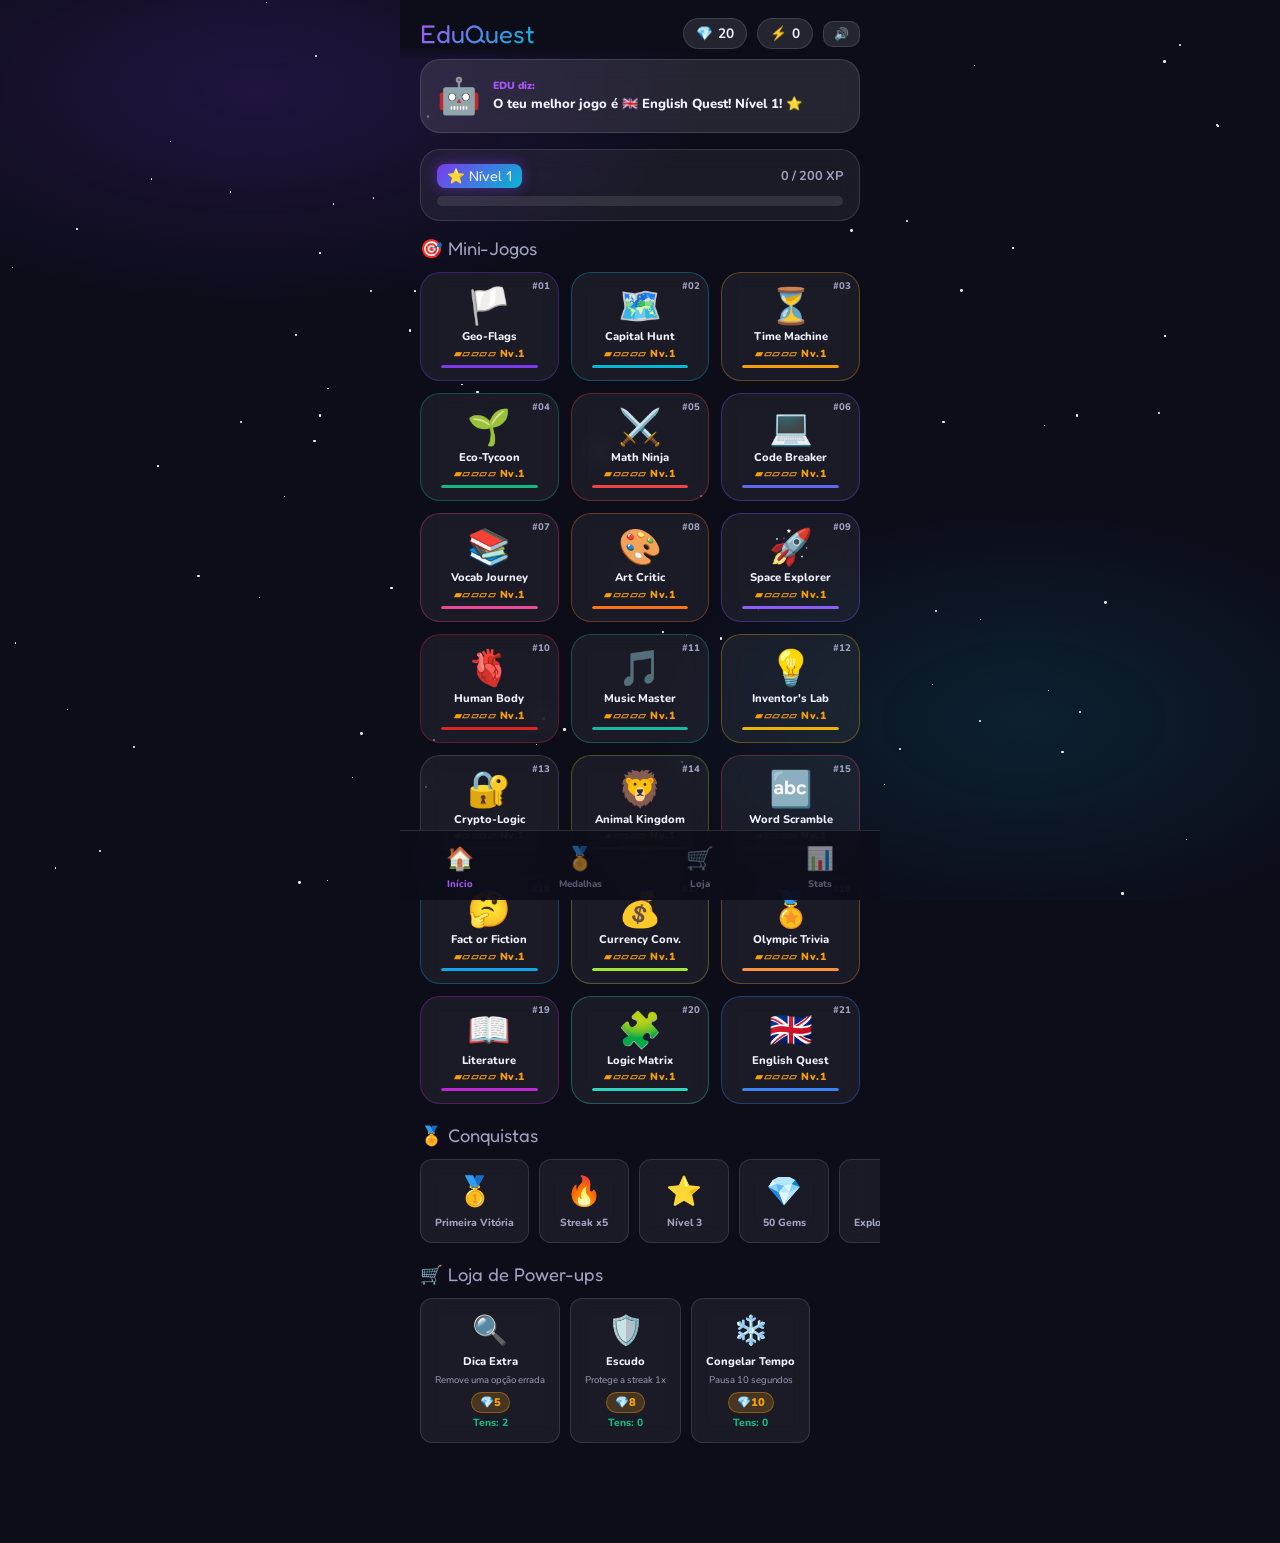
==== commit 35d97854: "refactor: restructure project with professional folder organization - Remove all old version files (" ====
--- a/index.html
+++ b/index.html
@@ -4,224 +4,11 @@
 <meta charset="UTF-8">
 <meta name="viewport" content="width=device-width, initial-scale=1.0, maximum-scale=1.0, user-scalable=no">
 <title>EduQuest 20</title>
-<style>
-@import url('https://fonts.googleapis.com/css2?family=Fredoka+One&family=Nunito:wght@400;600;700;800;900&display=swap');
-:root{
-  --bg:#0d0d1a;--bg2:#13132a;--bg3:#1a1a38;
-  --glass:rgba(255,255,255,0.06);--glass2:rgba(255,255,255,0.10);
-  --border:rgba(255,255,255,0.12);
-  --accent:#7c3aed;--accent2:#a855f7;--gold:#f59e0b;
-  --green:#10b981;--red:#ef4444;--cyan:#06b6d4;--pink:#ec4899;
-  --text:#f0f0ff;--text2:#a0a0c0;--r:20px;--rs:12px;
-}
-*{margin:0;padding:0;box-sizing:border-box;-webkit-tap-highlight-color:transparent;}
-body{font-family:'Nunito',sans-serif;background:var(--bg);color:var(--text);min-height:100vh;overflow-x:hidden;}
-body::before{content:'';position:fixed;inset:0;background:radial-gradient(ellipse 60% 40% at 20% 10%,rgba(124,58,237,.18) 0%,transparent 60%),radial-gradient(ellipse 50% 40% at 80% 80%,rgba(6,182,212,.12) 0%,transparent 60%);pointer-events:none;z-index:0;}
-.stars{position:fixed;inset:0;z-index:0;pointer-events:none;overflow:hidden;}
-.star{position:absolute;border-radius:50%;background:white;animation:twinkle var(--d,3s) ease-in-out infinite alternate;}
-@keyframes twinkle{from{opacity:.1;transform:scale(.8)}to{opacity:.9;transform:scale(1.2)}}
-#app{position:relative;z-index:1;max-width:480px;margin:0 auto;min-height:100vh;padding-bottom:80px;}
-.screen{display:none;animation:fadeIn .35s ease;}
-.screen.active{display:block;}
-@keyframes fadeIn{from{opacity:0;transform:translateY(12px)}to{opacity:1;transform:translateY(0)}}
-
-/* HEADER */
-.header{padding:18px 20px 10px;display:flex;align-items:center;justify-content:space-between;position:sticky;top:0;z-index:10;background:linear-gradient(180deg,var(--bg) 80%,transparent);}
-.logo{font-family:'Fredoka One',cursive;font-size:1.6rem;background:linear-gradient(135deg,#a855f7,#06b6d4);-webkit-background-clip:text;-webkit-text-fill-color:transparent;}
-.header-stats{display:flex;gap:10px;align-items:center;}
-.stat-pill{display:flex;align-items:center;gap:5px;background:var(--glass2);border:1px solid var(--border);border-radius:30px;padding:5px 12px;font-size:.85rem;font-weight:700;backdrop-filter:blur(10px);}
-.xp-section{margin:8px 20px 16px;background:var(--glass);border:1px solid var(--border);border-radius:var(--r);padding:14px 16px;backdrop-filter:blur(12px);}
-.xp-top{display:flex;justify-content:space-between;align-items:center;margin-bottom:8px;}
-.level-badge{background:linear-gradient(135deg,var(--accent),var(--cyan));border-radius:8px;padding:3px 10px;font-family:'Fredoka One',cursive;font-size:.9rem;box-shadow:0 0 14px rgba(124,58,237,.5);}
-.xp-text{font-size:.8rem;color:var(--text2);font-weight:700;}
-.xp-bar-bg{background:rgba(255,255,255,.1);border-radius:99px;height:10px;overflow:hidden;}
-.xp-bar-fill{height:100%;border-radius:99px;background:linear-gradient(90deg,var(--accent),var(--cyan));transition:width .8s cubic-bezier(.34,1.56,.64,1);position:relative;overflow:hidden;}
-.xp-bar-fill::after{content:'';position:absolute;inset:0;background:linear-gradient(90deg,transparent,rgba(255,255,255,.4),transparent);animation:shimmer 2s infinite;}
-@keyframes shimmer{from{transform:translateX(-100%)}to{transform:translateX(100%)}}
-
-/* GAME GRID */
-.section-title{padding:0 20px 12px;font-family:'Fredoka One',cursive;font-size:1.15rem;color:var(--text2);}
-.game-grid{display:grid;grid-template-columns:repeat(3,1fr);gap:12px;padding:0 20px 20px;}
-.game-card{background:var(--glass);border:1px solid var(--border);border-radius:var(--r);padding:16px 8px 12px;text-align:center;cursor:pointer;position:relative;overflow:hidden;transition:transform .2s,box-shadow .2s;backdrop-filter:blur(10px);user-select:none;}
-.game-card:active{transform:scale(.93);}
-.game-card-emoji{font-size:2.2rem;display:block;margin-bottom:6px;line-height:1;}
-.game-card-name{font-size:.7rem;font-weight:800;color:var(--text);line-height:1.2;}
-.game-card-num{position:absolute;top:6px;right:8px;font-size:.6rem;font-weight:800;color:var(--text2);}
-.ai-badge{position:absolute;top:6px;left:6px;background:linear-gradient(135deg,var(--accent),var(--cyan));color:white;border-radius:4px;font-size:.5rem;font-weight:900;padding:2px 5px;letter-spacing:.5px;}
-.game-card .glow{position:absolute;inset:0;border-radius:var(--r);opacity:0;transition:opacity .3s;}
-.game-card:hover .glow{opacity:1;}
-
-/* ACHIEVEMENTS & SHOP */
-.achievements-row,.shop-row{display:flex;gap:10px;padding:0 20px 20px;overflow-x:auto;scrollbar-width:none;}
-.achievements-row::-webkit-scrollbar,.shop-row::-webkit-scrollbar{display:none;}
-.badge-card{flex-shrink:0;background:var(--glass);border:1px solid var(--border);border-radius:var(--rs);padding:12px 14px;text-align:center;min-width:90px;backdrop-filter:blur(10px);}
-.badge-card .badge-icon{font-size:1.8rem;display:block;margin-bottom:4px;}
-.badge-card .badge-name{font-size:.65rem;font-weight:800;color:var(--text2);}
-.badge-card.earned{border-color:var(--gold);background:rgba(245,158,11,.12);}
-.badge-card.earned .badge-name{color:var(--gold);}
-.shop-item{flex-shrink:0;background:var(--glass);border:1px solid var(--border);border-radius:var(--rs);padding:12px 14px;min-width:110px;text-align:center;cursor:pointer;backdrop-filter:blur(10px);transition:transform .15s;}
-.shop-item:active{transform:scale(.93);}
-.shop-item .shop-icon{font-size:1.8rem;display:block;margin-bottom:4px;}
-.shop-item .shop-name{font-size:.7rem;font-weight:800;color:var(--text);margin-bottom:4px;}
-.shop-item .shop-cost{display:inline-flex;align-items:center;gap:3px;background:rgba(245,158,11,.2);border:1px solid rgba(245,158,11,.4);border-radius:20px;padding:2px 8px;font-size:.7rem;font-weight:900;color:var(--gold);}
-
-/* GAME HEADER */
-.game-header{padding:18px 20px 10px;display:flex;align-items:center;gap:14px;position:sticky;top:0;z-index:10;background:linear-gradient(180deg,var(--bg) 80%,transparent);}
-.back-btn{background:var(--glass2);border:1px solid var(--border);border-radius:12px;width:40px;height:40px;display:flex;align-items:center;justify-content:center;font-size:1.2rem;cursor:pointer;flex-shrink:0;transition:transform .15s;backdrop-filter:blur(10px);}
-.back-btn:active{transform:scale(.88);}
-.game-title-block{flex:1;}
-.game-title{font-family:'Fredoka One',cursive;font-size:1.25rem;background:linear-gradient(135deg,#a855f7,#06b6d4);-webkit-background-clip:text;-webkit-text-fill-color:transparent;}
-.game-subtitle{font-size:.75rem;color:var(--text2);font-weight:700;}
-.game-progress-bar{margin:0 20px 16px;background:rgba(255,255,255,.08);border-radius:99px;height:6px;overflow:hidden;}
-.game-progress-fill{height:100%;border-radius:99px;background:linear-gradient(90deg,var(--green),var(--cyan));transition:width .5s ease;}
-
-/* SHARED GAME UI */
-.game-area{padding:0 20px;}
-.round-info{display:flex;justify-content:space-between;align-items:center;margin-bottom:14px;}
-.round-badge{background:var(--glass2);border:1px solid var(--border);border-radius:8px;padding:4px 12px;font-size:.8rem;font-weight:800;backdrop-filter:blur(8px);}
-.streak-badge{display:flex;align-items:center;gap:4px;background:rgba(245,158,11,.15);border:1px solid rgba(245,158,11,.3);border-radius:8px;padding:4px 12px;font-size:.8rem;font-weight:800;color:var(--gold);}
-.timer-badge{background:rgba(239,68,68,.15);border:1px solid rgba(239,68,68,.3);border-radius:8px;padding:4px 12px;font-size:.8rem;font-weight:800;color:#f87171;min-width:60px;text-align:center;transition:background .3s;}
-.timer-badge.urgent{background:rgba(239,68,68,.4);border-color:rgba(239,68,68,.8);animation:pulse .5s infinite alternate;}
-@keyframes pulse{from{transform:scale(1)}to{transform:scale(1.05)}}
-.q-card{background:var(--glass);border:1px solid var(--border);border-radius:var(--r);padding:22px 18px;text-align:center;margin-bottom:14px;backdrop-filter:blur(12px);}
-.q-visual{font-size:3.5rem;line-height:1;margin-bottom:8px;}
-.q-text{font-size:1rem;font-weight:800;line-height:1.4;}
-.q-sub{font-size:.8rem;color:var(--text2);font-weight:600;margin-top:4px;}
-.options-grid{display:grid;grid-template-columns:1fr 1fr;gap:10px;margin-bottom:14px;}
-.option-btn{background:var(--glass);border:2px solid var(--border);border-radius:var(--rs);padding:14px 10px;text-align:center;cursor:pointer;font-family:'Nunito',sans-serif;font-size:.85rem;font-weight:800;color:var(--text);transition:transform .15s,background .2s,border-color .2s;backdrop-filter:blur(8px);user-select:none;}
-.option-btn:active:not(.disabled){transform:scale(.94);}
-.option-btn.correct{background:rgba(16,185,129,.25);border-color:var(--green);box-shadow:0 0 20px rgba(16,185,129,.3);animation:correctPop .4s cubic-bezier(.34,1.56,.64,1);}
-.option-btn.wrong{background:rgba(239,68,68,.2);border-color:var(--red);animation:shake .4s ease;}
-.option-btn.disabled{cursor:default;pointer-events:none;}
-@keyframes correctPop{from{transform:scale(1)}50%{transform:scale(1.07)}to{transform:scale(1)}}
-@keyframes shake{0%,100%{transform:translateX(0)}20%{transform:translateX(-6px)}40%{transform:translateX(6px)}60%{transform:translateX(-4px)}80%{transform:translateX(4px)}}
-.fact-card{background:rgba(124,58,237,.15);border:1px solid rgba(168,85,247,.3);border-radius:var(--rs);padding:12px 14px;margin-bottom:14px;display:none;animation:fadeIn .3s ease;}
-.fact-card.show{display:block;}
-.fact-label{font-size:.65rem;font-weight:900;color:var(--accent2);text-transform:uppercase;letter-spacing:1px;margin-bottom:4px;}
-.fact-text{font-size:.8rem;color:var(--text);line-height:1.4;}
-
-/* RESULT SCREEN */
-.result-score-row{display:flex;justify-content:center;gap:16px;margin:16px 0;}
-.result-stat{background:var(--glass);border:1px solid var(--border);border-radius:var(--rs);padding:14px 18px;backdrop-filter:blur(10px);text-align:center;}
-.rs-val{font-family:'Fredoka One',cursive;font-size:1.8rem;background:linear-gradient(135deg,var(--accent2),var(--cyan));-webkit-background-clip:text;-webkit-text-fill-color:transparent;display:block;}
-.rs-label{font-size:.7rem;color:var(--text2);font-weight:800;}
-.big-btn{display:block;width:100%;padding:16px;background:linear-gradient(135deg,var(--accent),var(--cyan));border:none;border-radius:var(--rs);color:white;font-family:'Nunito',sans-serif;font-size:1rem;font-weight:900;cursor:pointer;margin-top:12px;box-shadow:0 6px 24px rgba(124,58,237,.4);transition:transform .15s;}
-.big-btn:active{transform:scale(.96);}
-.big-btn.secondary{background:var(--glass2);box-shadow:none;border:1px solid var(--border);margin-top:8px;}
-
-/* OVERLAYS */
-.xp-popup{position:fixed;top:50%;left:50%;transform:translate(-50%,-50%) scale(0);background:linear-gradient(135deg,var(--accent),var(--cyan));border-radius:16px;padding:16px 28px;font-family:'Fredoka One',cursive;font-size:1.4rem;color:white;z-index:999;pointer-events:none;box-shadow:0 12px 40px rgba(124,58,237,.6);transition:transform .3s cubic-bezier(.34,1.56,.64,1),opacity .5s;white-space:nowrap;}
-.xp-popup.show{transform:translate(-50%,-50%) scale(1);}
-.xp-popup.hide{opacity:0;transform:translate(-50%,-120%) scale(.8);}
-.toast{position:fixed;bottom:100px;left:50%;transform:translateX(-50%) translateY(20px);background:var(--bg3);border:1px solid var(--border);border-radius:30px;padding:10px 20px;font-size:.85rem;font-weight:800;opacity:0;pointer-events:none;transition:all .3s;z-index:998;backdrop-filter:blur(12px);white-space:nowrap;}
-.toast.show{opacity:1;transform:translateX(-50%) translateY(0);}
-.levelup-overlay{position:fixed;inset:0;z-index:100;background:rgba(13,13,26,.9);backdrop-filter:blur(10px);display:flex;align-items:center;justify-content:center;opacity:0;pointer-events:none;transition:opacity .4s;}
-.levelup-overlay.show{opacity:1;pointer-events:all;}
-.levelup-box{background:var(--bg3);border:2px solid var(--accent2);border-radius:24px;padding:40px 32px;text-align:center;box-shadow:0 0 60px rgba(168,85,247,.5);animation:levelupPop .6s cubic-bezier(.34,1.56,.64,1);max-width:340px;width:90%;}
-@keyframes levelupPop{from{transform:scale(.4) rotate(-5deg)}to{transform:scale(1) rotate(0)}}
-
-/* AI LOADING SCREEN */
-#aiScreen{position:fixed;inset:0;z-index:200;background:var(--bg);display:none;flex-direction:column;align-items:center;justify-content:center;gap:20px;padding:32px;}
-#aiScreen.show{display:flex;}
-.ai-orb{width:100px;height:100px;border-radius:50%;background:linear-gradient(135deg,var(--accent),var(--cyan));display:flex;align-items:center;justify-content:center;font-size:3rem;animation:orbPulse 2s ease-in-out infinite;box-shadow:0 0 40px rgba(124,58,237,.5);}
-@keyframes orbPulse{0%,100%{transform:scale(1);box-shadow:0 0 40px rgba(124,58,237,.5)}50%{transform:scale(1.1);box-shadow:0 0 70px rgba(124,58,237,.9)}}
-.ai-title{font-family:'Fredoka One',cursive;font-size:1.5rem;background:linear-gradient(135deg,#a855f7,#06b6d4);-webkit-background-clip:text;-webkit-text-fill-color:transparent;text-align:center;}
-.ai-sub{font-size:.85rem;color:var(--text2);font-weight:700;text-align:center;line-height:1.5;}
-.ai-bar-wrap{width:260px;background:rgba(255,255,255,.1);border-radius:99px;height:8px;overflow:hidden;}
-.ai-bar{height:100%;background:linear-gradient(90deg,var(--accent),var(--cyan));border-radius:99px;width:0%;transition:width .4s ease;}
-.ai-step{font-size:.75rem;color:var(--accent2);font-weight:800;text-align:center;min-height:20px;}
-.ai-err{background:rgba(239,68,68,.15);border:1px solid rgba(239,68,68,.4);border-radius:var(--rs);padding:14px 18px;text-align:center;display:none;width:100%;}
-.ai-err.show{display:block;}
-.ai-err-title{font-weight:800;color:#f87171;margin-bottom:6px;}
-.ai-err-sub{font-size:.8rem;color:var(--text2);}
-.ai-retry{background:linear-gradient(135deg,var(--accent),var(--cyan));border:none;border-radius:10px;color:white;font-family:'Nunito',sans-serif;font-size:.9rem;font-weight:800;padding:10px 24px;cursor:pointer;margin-top:10px;}
-
-/* BOTTOM NAV */
-.bottom-nav{position:fixed;bottom:0;left:50%;transform:translateX(-50%);width:100%;max-width:480px;background:rgba(13,13,26,.9);border-top:1px solid var(--border);display:flex;backdrop-filter:blur(20px);z-index:20;}
-.nav-btn{flex:1;padding:12px 0 10px;display:flex;flex-direction:column;align-items:center;gap:3px;cursor:pointer;opacity:.5;transition:opacity .2s;}
-.nav-btn.active{opacity:1;}
-.nav-btn .nav-icon{font-size:1.4rem;}
-.nav-btn .nav-label{font-size:.6rem;font-weight:800;color:var(--text2);}
-.nav-btn.active .nav-label{color:var(--accent2);}
-
-/* WORD SCRAMBLE tiles */
-.scramble-tiles{display:flex;flex-wrap:wrap;gap:6px;justify-content:center;margin:10px 0 16px;}
-.s-tile{width:38px;height:44px;background:var(--glass2);border:2px solid var(--border);border-radius:8px;display:flex;align-items:center;justify-content:center;font-family:'Fredoka One',cursive;font-size:1.2rem;cursor:pointer;transition:all .2s;user-select:none;}
-.s-tile:active{transform:scale(.9);}
-.s-tile.used{opacity:.3;pointer-events:none;}
-.answer-slots{display:flex;flex-wrap:wrap;gap:6px;justify-content:center;margin-bottom:12px;min-height:52px;}
-.a-slot{width:38px;height:44px;background:rgba(255,255,255,.04);border:2px dashed var(--border);border-radius:8px;display:flex;align-items:center;justify-content:center;font-family:'Fredoka One',cursive;font-size:1.2rem;cursor:pointer;transition:all .2s;}
-.a-slot.filled{background:rgba(168,85,247,.25);border-color:var(--accent2);border-style:solid;}
-.a-slot.correct{background:rgba(16,185,129,.3);border-color:var(--green);}
-.a-slot.wrong{background:rgba(239,68,68,.2);border-color:var(--red);animation:shake .3s ease;}
-.scr-btns{display:flex;gap:8px;justify-content:center;margin-bottom:10px;}
-.scr-btn{background:var(--glass2);border:1px solid var(--border);border-radius:10px;padding:8px 16px;font-size:.8rem;font-weight:800;cursor:pointer;font-family:'Nunito',sans-serif;color:var(--text);transition:transform .15s;}
-.scr-btn:active{transform:scale(.92);}
-
-/* FACT OR FICTION */
-.fof-card{background:var(--glass);border:1px solid var(--border);border-radius:24px;padding:28px 20px;text-align:center;margin-bottom:14px;backdrop-filter:blur(12px);min-height:150px;display:flex;flex-direction:column;align-items:center;justify-content:center;gap:10px;position:relative;overflow:hidden;transition:transform .3s,opacity .3s;}
-.fof-card.swipe-l{transform:translateX(-130%) rotate(-15deg);opacity:0;}
-.fof-card.swipe-r{transform:translateX(130%) rotate(15deg);opacity:0;}
-.fof-statement{font-size:1rem;font-weight:800;line-height:1.4;}
-.fof-btns{display:grid;grid-template-columns:1fr 1fr;gap:12px;margin-bottom:12px;}
-.fof-btn{padding:16px;border:none;border-radius:var(--rs);font-family:'Nunito',sans-serif;font-size:1rem;font-weight:900;cursor:pointer;transition:transform .15s;}
-.fof-btn:active{transform:scale(.94);}
-.fof-true{background:linear-gradient(135deg,#10b981,#06b6d4);color:white;}
-.fof-false{background:linear-gradient(135deg,#ef4444,#ec4899);color:white;}
-.fof-overlay{position:absolute;inset:0;display:flex;align-items:center;justify-content:center;font-family:'Fredoka One',cursive;font-size:2rem;border-radius:24px;opacity:0;transition:opacity .3s;}
-.fof-overlay.show{opacity:1;}
-
-/* MATH NINJA */
-.math-eq{font-family:'Fredoka One',cursive;font-size:2.4rem;background:linear-gradient(135deg,#ef4444,#f97316);-webkit-background-clip:text;-webkit-text-fill-color:transparent;margin:10px 0;}
-.math-lives{display:flex;gap:6px;justify-content:center;margin-bottom:10px;}
-.life{font-size:1.3rem;transition:all .3s;}
-.life.lost{filter:grayscale(1);transform:scale(.7);}
-
-/* TIMELINE (Time Machine) */
-.t-items{display:flex;flex-direction:column;gap:8px;margin-bottom:12px;}
-.t-item{background:var(--glass2);border:1px solid var(--border);border-radius:var(--rs);padding:10px 14px;cursor:pointer;font-size:.82rem;font-weight:800;transition:all .2s;user-select:none;}
-.t-item:active{transform:scale(.97);}
-.t-item.placed{opacity:.4;pointer-events:none;}
-.t-slots{display:flex;flex-direction:column;gap:6px;margin-bottom:12px;}
-.t-slot{background:rgba(255,255,255,.03);border:2px dashed var(--border);border-radius:var(--rs);padding:9px 14px;min-height:42px;display:flex;align-items:center;gap:8px;font-size:.78rem;transition:all .2s;}
-.t-slot.filled{border-style:solid;border-color:var(--accent2);background:rgba(124,58,237,.15);}
-.t-slot.ok{border-color:var(--green);background:rgba(16,185,129,.15);}
-.t-slot.bad{border-color:var(--red);background:rgba(239,68,68,.1);}
-.t-num{font-size:.7rem;color:var(--text2);font-weight:700;flex-shrink:0;}
-
-/* ECO */
-.eco-res{display:grid;grid-template-columns:repeat(3,1fr);gap:8px;margin-bottom:14px;}
-.eco-r{background:var(--glass2);border:1px solid var(--border);border-radius:var(--rs);padding:10px 8px;text-align:center;}
-.eco-ri{font-size:1.5rem;}
-.eco-rv{font-family:'Fredoka One',cursive;font-size:1.1rem;color:var(--gold);}
-.eco-rl{font-size:.6rem;color:var(--text2);font-weight:800;}
-.eco-acts{display:grid;grid-template-columns:1fr 1fr;gap:10px;margin-bottom:12px;}
-.eco-act{background:var(--glass);border:1px solid var(--border);border-radius:var(--rs);padding:12px 10px;text-align:center;cursor:pointer;transition:all .2s;user-select:none;}
-.eco-act:active{transform:scale(.94);}
-.eco-act.correct{background:rgba(16,185,129,.25);border-color:var(--green);}
-.eco-act.wrong{background:rgba(239,68,68,.2);border-color:var(--red);animation:shake .4s ease;}
-.eco-act.disabled{pointer-events:none;}
-.eco-ai{font-size:1.7rem;}
-.eco-an{font-size:.75rem;font-weight:800;margin-top:4px;}
-.eco-bar{margin-bottom:10px;}
-.eco-bl{font-size:.72rem;font-weight:800;color:var(--text2);margin-bottom:4px;}
-.eco-bg{background:rgba(255,255,255,.1);border-radius:99px;height:10px;overflow:hidden;}
-.eco-bf{height:100%;border-radius:99px;transition:width .5s ease;}
-
-/* LOGIC */
-.logic-seq{display:flex;gap:8px;align-items:center;justify-content:center;flex-wrap:wrap;margin:12px 0;}
-.logic-cell{width:46px;height:46px;border-radius:10px;display:flex;align-items:center;justify-content:center;font-size:1.3rem;font-weight:900;border:2px solid var(--border);background:var(--glass2);}
-.logic-cell.hl{border-color:var(--accent2);background:rgba(124,58,237,.3);animation:logicPulse 1s ease-in-out infinite;}
-@keyframes logicPulse{0%,100%{box-shadow:0 0 0 0 rgba(168,85,247,0)}50%{box-shadow:0 0 0 6px rgba(168,85,247,.3)}}
-
-/* FLAG */
-.flag-wrap{display:flex;justify-content:center;margin-bottom:12px;}
-.flag-wrap svg{width:180px;height:120px;border-radius:10px;box-shadow:0 4px 20px rgba(0,0,0,.5);animation:flagIn .4s cubic-bezier(.34,1.56,.64,1);}
-@keyframes flagIn{from{transform:scale(.3) rotate(-10deg);opacity:0}to{transform:scale(1);opacity:1}}
-</style>
+<link rel="stylesheet" href="assets/css/styles.css">
 </head>
 <body>
 <div class="stars" id="stars"></div>
+<canvas id="confettiCanvas"></canvas>
 <div class="xp-popup" id="xpPop">+XP</div>
 <div class="toast" id="toast"></div>
 <div class="levelup-overlay" id="lvlOverlay">
@@ -255,7 +42,12 @@
     <div class="header-stats">
       <div class="stat-pill">💎 <span id="gemCount">0</span></div>
       <div class="stat-pill">⚡ <span id="xpCount">0</span></div>
-    </div>
+      <button class="mute-btn" id="muteBtn">🔊</button>
+    </div>
+  </div>
+  <div class="edu-bubble" id="eduBubble">
+    <div class="edu-avatar">🤖</div>
+    <div><div class="edu-name">EDU diz:</div><div class="edu-text" id="eduText">Bem-vindo ao EduQuest! Escolhe um jogo para começar! 🎮</div></div>
   </div>
   <div class="xp-section">
     <div class="xp-top">
@@ -289,6 +81,11 @@
       <div class="streak-badge">🔥 <span id="gameStreak">0</span></div>
       <div class="timer-badge" id="gameTimerBadge">⏱ <span id="gameTimer">20</span>s</div>
     </div>
+    <div class="powerup-bar" id="gamePowerupBar">
+      <button class="pu-btn" id="puHintBtn" onclick="usePowerup('hint')">🔍 Dica <span class="pu-count" id="puHintCount">0</span></button>
+      <button class="pu-btn" id="puShieldBtn" onclick="usePowerup('shield')">🛡️ Escudo <span class="pu-count" id="puShieldCount">0</span></button>
+      <button class="pu-btn" id="puFreezeBtn" onclick="usePowerup('freeze')">❄️ Gelo <span class="pu-count" id="puFreezeCount">0</span></button>
+    </div>
     <div class="q-card">
       <div class="q-visual" id="gameVisual">❓</div>
       <div class="q-text" id="gameText">...</div>
@@ -487,1439 +284,7 @@
   <div class="nav-btn" id="navShop"><span class="nav-icon">🛒</span><span class="nav-label">Loja</span></div>
   <div class="nav-btn" id="navStats"><span class="nav-icon">📊</span><span class="nav-label">Stats</span></div>
 </div>
-<script>
-// EduQuest Questions Bank
-// Format: {v:"visual/emoji", t:"question text", o:["opt1","opt2","opt3","opt4"], c:"correct option", f:"fun fact", d:1-3}
-// d: 1=easy, 2=medium, 3=hard
-
-const QB = {
-
-// ================================================================
-// CAPITAL HUNT
-// ================================================================
-capital: [
-  // d:1 easy
-  {v:"🇵🇹",t:"Qual é a capital de Portugal?",o:["Porto","Lisboa","Coimbra","Faro"],c:"Lisboa",f:"Lisboa é uma das cidades mais antigas da Europa, com mais de 3000 anos!",d:1},
-  {v:"🇫🇷",t:"Qual é a capital da França?",o:["Lyon","Marselha","Paris","Nice"],c:"Paris",f:"Paris tem 130 museus e recebe 30 milhões de turistas por ano!",d:1},
-  {v:"🇩🇪",t:"Qual é a capital da Alemanha?",o:["Munique","Berlim","Hamburgo","Colónia"],c:"Berlim",f:"O Muro de Berlim dividiu a cidade por 28 anos (1961-1989)!",d:1},
-  {v:"🇯🇵",t:"Qual é a capital do Japão?",o:["Osaka","Quioto","Tóquio","Hiroshima"],c:"Tóquio",f:"Tóquio é a maior metrópole do mundo com 37 milhões de habitantes!",d:1},
-  {v:"🇧🇷",t:"Qual é a capital do Brasil?",o:["São Paulo","Rio de Janeiro","Brasília","Salvador"],c:"Brasília",f:"Brasília foi construída de raiz em apenas 4 anos (1956-1960)!",d:1},
-  {v:"🇮🇹",t:"Qual é a capital de Itália?",o:["Milão","Florença","Veneza","Roma"],c:"Roma",f:"Roma é chamada a 'Cidade Eterna' e tem 28 séculos de história!",d:1},
-  {v:"🇪🇸",t:"Qual é a capital de Espanha?",o:["Barcelona","Sevilha","Madrid","Valência"],c:"Madrid",f:"Madrid é a capital mais alta da Europa, a 667 metros de altitude!",d:1},
-  {v:"🇬🇧",t:"Qual é a capital do Reino Unido?",o:["Manchester","Edimburgo","Cardiff","Londres"],c:"Londres",f:"Londres foi fundada pelos romanos há 2000 anos com o nome Londinium!",d:1},
-  {v:"🇺🇸",t:"Qual é a capital dos EUA?",o:["Nova Iorque","Los Angeles","Washington D.C.","Chicago"],c:"Washington D.C.",f:"Washington D.C. não é um estado — é um Distrito federal autónomo!",d:1},
-  {v:"🇨🇳",t:"Qual é a capital da China?",o:["Xangai","Hong Kong","Guangzhou","Pequim"],c:"Pequim",f:"Pequim tem 3000 anos de história e foi capital da China durante 700 anos!",d:1},
-  {v:"🇷🇺",t:"Qual é a capital da Rússia?",o:["São Petersburgo","Novosibirsk","Cazã","Moscovo"],c:"Moscovo",f:"Moscovo tem a rede de metro mais profunda do mundo — até 84 metros!",d:1},
-  {v:"🇦🇺",t:"Qual é a capital da Austrália?",o:["Sydney","Melbourne","Brisbane","Camberra"],c:"Camberra",f:"Camberra foi construída de raiz como capital de compromisso entre Sydney e Melbourne!",d:1},
-  {v:"🇨🇦",t:"Qual é a capital do Canadá?",o:["Toronto","Vancouver","Montreal","Ottawa"],c:"Ottawa",f:"Ottawa tem o maior canal de patinagem no gelo do mundo no inverno!",d:1},
-  {v:"🇲🇽",t:"Qual é a capital do México?",o:["Guadalajara","Monterrey","Cancún","Cidade do México"],c:"Cidade do México",f:"A Cidade do México está construída sobre o lago seco de Texcoco!",d:1},
-  {v:"🇮🇳",t:"Qual é a capital da Índia?",o:["Mumbai","Calcutá","Chennai","Nova Deli"],c:"Nova Deli",f:"Nova Deli tem 32 milhões de habitantes — uma das maiores cidades do mundo!",d:1},
-  {v:"🇦🇷",t:"Qual é a capital da Argentina?",o:["Córdoba","Rosário","Mendoza","Buenos Aires"],c:"Buenos Aires",f:"Buenos Aires significa 'Bons Ares' — nome dado pelos colonizadores espanhóis!",d:1},
-  {v:"🇪🇬",t:"Qual é a capital do Egito?",o:["Alexandria","Luxor","Assuão","Cairo"],c:"Cairo",f:"O Cairo é a maior cidade de África, com 21 milhões de habitantes!",d:1},
-  {v:"🇿🇦",t:"Qual é a capital executiva da África do Sul?",o:["Joanesburgo","Cidade do Cabo","Durban","Pretória"],c:"Pretória",f:"A África do Sul tem 3 capitais! Pretória (executiva), Cidade do Cabo (legislativa), Bloemfontein (judicial)!",d:1},
-  {v:"🇰🇷",t:"Qual é a capital da Coreia do Sul?",o:["Busan","Incheon","Daegu","Seul"],c:"Seul",f:"Seul tem 10 milhões de habitantes e é um dos maiores centros tecnológicos do mundo!",d:1},
-  {v:"🇬🇷",t:"Qual é a capital da Grécia?",o:["Salónica","Patras","Heraclião","Atenas"],c:"Atenas",f:"Atenas é a cidade habitada continuamente há mais tempo na Europa — 3000 anos!",d:1},
-
-  // d:2 medium
-  {v:"🇳🇱",t:"Qual é a capital dos Países Baixos?",o:["Roterdão","Utreque","Amesterdão","Haia"],c:"Amesterdão",f:"Amesterdão tem mais canais que Veneza e mais pontes que Paris!",d:2},
-  {v:"🇧🇪",t:"Qual é a capital da Bélgica?",o:["Antuérpia","Gante","Bruges","Bruxelas"],c:"Bruxelas",f:"Bruxelas alberga a sede da NATO e da União Europeia!",d:2},
-  {v:"🇵🇱",t:"Qual é a capital da Polónia?",o:["Cracóvia","Gdansk","Poznan","Varsóvia"],c:"Varsóvia",f:"Varsóvia foi quase completamente destruída na 2.ª Guerra e reconstruída tijolo a tijolo!",d:2},
-  {v:"🇸🇪",t:"Qual é a capital da Suécia?",o:["Gotemburgo","Malmö","Uppsala","Estocolmo"],c:"Estocolmo",f:"Estocolmo é construída sobre 14 ilhas ligadas por 57 pontes!",d:2},
-  {v:"🇳🇴",t:"Qual é a capital da Noruega?",o:["Bergen","Trondheim","Stavanger","Oslo"],c:"Oslo",f:"Oslo é uma das cidades mais sustentáveis do mundo — 50% dos carros são elétricos!",d:2},
-  {v:"🇨🇭",t:"Qual é a capital da Suíça?",o:["Zurique","Genebra","Basileia","Berna"],c:"Berna",f:"Berna significa 'urso' em alemão — e há ursos vivos no centro da cidade!",d:2},
-  {v:"🇦🇹",t:"Qual é a capital da Áustria?",o:["Salzburgo","Graz","Linz","Viena"],c:"Viena",f:"Viena foi eleita várias vezes a cidade com melhor qualidade de vida do mundo!",d:2},
-  {v:"🇹🇷",t:"Qual é a capital da Turquia?",o:["Istambul","Esmirna","Bursa","Ancara"],c:"Ancara",f:"Istambul é mais famosa mas Ancara é a capital desde 1923!",d:2},
-  {v:"🇸🇦",t:"Qual é a capital da Arábia Saudita?",o:["Meca","Medina","Jeddah","Riade"],c:"Riade",f:"Riade significa 'jardins' em árabe — no meio do deserto!",d:2},
-  {v:"🇮🇱",t:"Qual é a capital de Israel?",o:["Tel Aviv","Haifa","Beer Sheva","Jerusalém"],c:"Jerusalém",f:"Jerusalém é cidade sagrada para o Judaísmo, Cristianismo e Islamismo!",d:2},
-  {v:"🇹🇭",t:"Qual é a capital da Tailândia?",o:["Chiang Mai","Phuket","Pattaya","Banguecoque"],c:"Banguecoque",f:"O nome oficial de Banguecoque em tailandês tem 168 letras — o maior nome de cidade do mundo!",d:2},
-  {v:"🇮🇩",t:"Qual é a capital da Indonésia?",o:["Surabaia","Bali","Bandung","Jacarta"],c:"Jacarta",f:"A Indonésia está a mudar a capital para Nusantara devido ao afundamento de Jacarta!",d:2},
-  {v:"🇲🇾",t:"Qual é a capital da Malásia?",o:["Penang","Johor Bahru","Malaca","Kuala Lumpur"],c:"Kuala Lumpur",f:"Kuala Lumpur tem as Torres Petronas, que foram o edifício mais alto do mundo em 1998!",d:2},
-  {v:"🇵🇭",t:"Qual é a capital das Filipinas?",o:["Cebu","Davao","Quezon City","Manila"],c:"Manila",f:"A área metropolitana de Manila é uma das mais densamente povoadas do mundo!",d:2},
-  {v:"🇵🇰",t:"Qual é a capital do Paquistão?",o:["Karachi","Lahore","Peshawar","Islamabade"],c:"Islamabade",f:"Islamabade foi construída de raiz na década de 1960 para substituir Karachi como capital!",d:2},
-  {v:"🇧🇩",t:"Qual é a capital do Bangladesh?",o:["Chittagong","Khulna","Rajshahi","Daca"],c:"Daca",f:"Daca é uma das cidades mais densas do mundo — 44.000 pessoas por km²!",d:2},
-  {v:"🇺🇦",t:"Qual é a capital da Ucrânia?",o:["Lviv","Kharkiv","Odessa","Kiev"],c:"Kiev",f:"Kiev é uma das cidades mais antigas da Europa, fundada no século V!",d:2},
-  {v:"🇵🇹",t:"Qual era a capital do Brasil colónia portuguesa?",o:["São Paulo","Rio de Janeiro","Salvador","Recife"],c:"Salvador",f:"Salvador foi capital do Brasil de 1549 a 1763, depois substituída pelo Rio de Janeiro!",d:2},
-  {v:"🇨🇿",t:"Qual é a capital da República Checa?",o:["Brno","Ostrava","Plzeň","Praga"],c:"Praga",f:"Praga é chamada a 'Cidade das 100 Torres' e foi poupada à destruição na 2.ª Guerra!",d:2},
-  {v:"🇭🇺",t:"Qual é a capital da Hungria?",o:["Debrecen","Miskolc","Pécs","Budapeste"],c:"Budapeste",f:"Budapeste é na verdade duas cidades unidas: Buda e Peste, separadas pelo Danúbio!",d:2},
-
-  // d:3 hard
-  {v:"🇧🇾",t:"Qual é a capital da Bielorrússia?",o:["Grodno","Brest","Vitebsk","Minsk"],c:"Minsk",f:"Minsk foi quase completamente destruída na 2.ª Guerra — 80% dos edifícios demolidos!",d:3},
-  {v:"🇰🇿",t:"Qual é a capital do Cazaquistão?",o:["Almaty","Shymkent","Karaganda","Astana"],c:"Astana",f:"Astana (antes Nur-Sultan) tem uma arquitectura futurista única no meio das estepes!",d:3},
-  {v:"🇺🇿",t:"Qual é a capital do Uzbequistão?",o:["Samarcanda","Bukhara","Namangan","Taskent"],c:"Taskent",f:"Taskent tem o único metro da Ásia Central — inaugurado em 1977!",d:3},
-  {v:"🇲🇳",t:"Qual é a capital da Mongólia?",o:["Erdenet","Darkhan","Choibalsan","Ulaanbaatar"],c:"Ulaanbaatar",f:"Ulaanbaatar é a capital mais fria do mundo, com -40°C no inverno!",d:3},
-  {v:"🇬🇪",t:"Qual é a capital da Geórgia?",o:["Kutaisi","Batumi","Rustavi","Tbilisi"],c:"Tbilisi",f:"Tbilisi tem uma das alfabetizações mais antigas do mundo — desde o século V!",d:3},
-  {v:"🇦🇲",t:"Qual é a capital da Arménia?",o:["Gyumri","Vanadzor","Vagharshapat","Erevan"],c:"Erevan",f:"Erevan é uma das cidades habitadas continuamente mais antigas do mundo — 782 a.C.!",d:3},
-  {v:"🇦🇿",t:"Qual é a capital do Azerbaijão?",o:["Ganja","Sumqayit","Mingachevir","Baku"],c:"Baku",f:"Baku está abaixo do nível do mar e tem uma das maiores reservas de petróleo do mundo!",d:3},
-  {v:"🇲🇩",t:"Qual é a capital da Moldávia?",o:["Bălți","Tiraspol","Cahul","Chisinau"],c:"Chisinau",f:"Moldávia é o maior produtor de vinho per capita do mundo!",d:3},
-  {v:"🇧🇦",t:"Qual é a capital da Bósnia-Herzegovina?",o:["Mostar","Banja Luka","Tuzla","Sarajevo"],c:"Sarajevo",f:"Sarajevo foi palco do assassinato que desencadeou a 1.ª Guerra Mundial em 1914!",d:3},
-  {v:"🇦🇱",t:"Qual é a capital da Albânia?",o:["Durrës","Vlorë","Shkodër","Tirana"],c:"Tirana",f:"Tirana é a única capital europeia que não tem McDonald's!",d:3},
-  {v:"🇲🇰",t:"Qual é a capital da Macedónia do Norte?",o:["Bitola","Kumanovo","Tetovo","Skopje"],c:"Skopje",f:"Skopje foi quase destruída por um terramoto em 1963 e reconstruída com ajuda internacional!",d:3},
-  {v:"🇲🇪",t:"Qual é a capital do Montenegro?",o:["Nikšić","Bar","Herceg Novi","Podgorica"],c:"Podgorica",f:"Montenegro significa 'Montanha Negra' em italiano — nome dado pelos venezianos!",d:3},
-  {v:"🇷🇸",t:"Qual é a capital da Sérvia?",o:["Novi Sad","Niš","Kragujevac","Belgrado"],c:"Belgrado",f:"Belgrado significa 'Cidade Branca' em eslavo e foi capital de vários impérios!",d:3},
-  {v:"🇧🇬",t:"Qual é a capital da Bulgária?",o:["Plovdiv","Varna","Burgas","Sófia"],c:"Sófia",f:"Sófia é a segunda capital mais alta da Europa, a 550 metros de altitude!",d:3},
-  {v:"🇸🇮",t:"Qual é a capital da Eslovénia?",o:["Maribor","Celje","Kranj","Liubliana"],c:"Liubliana",f:"Liubliana é uma das capitais europeias mais verdes — 40% da cidade são parques!",d:3},
-  {v:"🇸🇰",t:"Qual é a capital da Eslováquia?",o:["Košice","Prešov","Žilina","Bratislava"],c:"Bratislava",f:"Bratislava é a única capital do mundo que faz fronteira com dois países!",d:3},
-  {v:"🇱🇻",t:"Qual é a capital da Letónia?",o:["Daugavpils","Jelgava","Jūrmala","Riga"],c:"Riga",f:"Riga tem o maior centro histórico medieval da região báltica!",d:3},
-  {v:"🇱🇹",t:"Qual é a capital da Lituânia?",o:["Kaunas","Klaipėda","Šiauliai","Vilnius"],c:"Vilnius",f:"Vilnius tem o maior bairro histórico barroco do norte da Europa!",d:3},
-  {v:"🇪🇪",t:"Qual é a capital da Estónia?",o:["Tartu","Narva","Pärnu","Tallinn"],c:"Tallinn",f:"Tallinn tem o melhor centro histórico medieval da Europa do Norte, classificado pela UNESCO!",d:3},
-  {v:"🇮🇸",t:"Qual é a capital da Islândia?",o:["Akureyri","Keflavík","Ísafjörður","Reiquiavique"],c:"Reiquiavique",f:"Reiquiavique é a capital mais setentrional do mundo!",d:3},
-  {v:"🇲🇹",t:"Qual é a capital de Malta?",o:["Birkirkara","Mosta","Sliema","Valeta"],c:"Valeta",f:"Valeta é a menor capital da UE com apenas 5.800 habitantes e 1km²!",d:3},
-  {v:"🇱🇺",t:"Qual é a capital do Luxemburgo?",o:["Esch-sur-Alzette","Differdange","Dudelange","Luxemburgo"],c:"Luxemburgo",f:"Luxemburgo é um dos países mais ricos do mundo com PIB per capita de $140.000!",d:3},
-  {v:"🇦🇩",t:"Qual é a capital de Andorra?",o:["Sant Julià","Escaldes","Encamp","Andorra la Vella"],c:"Andorra la Vella",f:"Andorra la Vella é a capital mais alta da Europa, a 1023 metros!",d:3},
-  {v:"🇸🇲",t:"Qual é a capital de São Marinho?",o:["Borgo Maggiore","Serravalle","Domagnano","San Marino"],c:"San Marino",f:"São Marinho é o país mais antigo do mundo — fundado em 301 d.C.!",d:3},
-  {v:"🇲🇨",t:"Qual é a capital do Mónaco?",o:["Monte Carlo","La Condamine","Fontvieille","Mónaco"],c:"Mónaco",f:"Mónaco é o segundo menor país do mundo — apenas 2km²!",d:3},
-  {v:"🇻🇦",t:"Qual é a capital do Vaticano?",o:["São Pedro","Sistina","Laterano","Cidade do Vaticano"],c:"Cidade do Vaticano",f:"O Vaticano é o menor país do mundo — apenas 44 hectares!",d:3},
-  {v:"🇱🇮",t:"Qual é a capital de Liechtenstein?",o:["Vaduz","Schaan","Balzers","Triesen"],c:"Vaduz",f:"Liechtenstein é um dos dois países do mundo rodeados por países sem saída para o mar!",d:3},
-  {v:"🇫🇯",t:"Qual é a capital das Fiji?",o:["Nadi","Lautoka","Suva","Labasa"],c:"Suva",f:"Suva é uma das cidades mais chuvosas do Pacífico Sul, com 3.000mm de chuva por ano!",d:3},
-  {v:"🇵🇬",t:"Qual é a capital da Papua Nova Guiné?",o:["Lae","Mount Hagen","Madang","Port Moresby"],c:"Port Moresby",f:"Papua Nova Guiné tem mais de 850 línguas — a maior diversidade linguística do mundo!",d:3},
-  {v:"🇻🇺",t:"Qual é a capital de Vanuatu?",o:["Luganville","Isangel","Lakatoro","Port Vila"],c:"Port Vila",f:"Vanuatu tem 83 ilhas e os seus habitantes falam 113 línguas diferentes!",d:3},
-],
-
-// ================================================================
-// CODE BREAKER
-// ================================================================
-code: [
-  // d:1
-  {v:"💻",t:"O que significa 'HTML'?",o:["HyperText Markup Language","High Tech Modern Language","Hyper Transfer Markup Link","Home Tool Markup Language"],c:"HyperText Markup Language",f:"HTML foi inventado por Tim Berners-Lee em 1991 no CERN!",d:1},
-  {v:"🔢",t:"Quantos bits tem 1 byte?",o:["4","16","8","2"],c:"8",f:"1 byte = 8 bits. Um byte pode representar 256 valores diferentes (0 a 255)!",d:1},
-  {v:"🖥️",t:"O que significa 'CPU'?",o:["Central Processing Unit","Computer Power Unit","Core Program Utility","Central Power Usage"],c:"Central Processing Unit",f:"A CPU é o 'cérebro' do computador — executa milhões de instruções por segundo!",d:1},
-  {v:"🌐",t:"O que é o 'WiFi'?",o:["Wireless Fidelity","Wide Field Internet","Wireless File Interface","World Fiber Internet"],c:"Wireless Fidelity",f:"O WiFi usa ondas de rádio de 2.4GHz ou 5GHz para transmitir dados sem fios!",d:1},
-  {v:"💡",t:"O que é um 'algoritmo'?",o:["Um vírus","Uma sequência de instruções","Uma linguagem","Um processador"],c:"Uma sequência de instruções",f:"Até uma receita de culinária é um algoritmo — passos ordenados para um resultado!",d:1},
-  {v:"🔐",t:"O que significa 'URL'?",o:["Universal Resource Locator","Unified Register Link","Universal Remote Location","User Resource Link"],c:"Universal Resource Locator",f:"O URL é o endereço único de uma página na internet!",d:1},
-  {v:"🖥️",t:"O que é a 'RAM'?",o:["Read Access Memory","Random Access Memory","Rapid Application Memory","Remote Access Module"],c:"Random Access Memory",f:"A RAM é memória temporária — quando desligas o computador, perde tudo!",d:1},
-  {v:"🤖",t:"O que significa 'IA'?",o:["Internet Automatizada","Inteligência Artificial","Interface Avançada","Integração Algorítmica"],c:"Inteligência Artificial",f:"A IA simula inteligência humana: aprendizagem, raciocínio e resolução de problemas!",d:1},
-  {v:"📱",t:"O que é um 'bug' em programação?",o:["Um vírus","Um erro no código","Uma funcionalidade","Um processador"],c:"Um erro no código",f:"A palavra 'bug' vem de uma mariposa encontrada num computador em 1947!",d:1},
-  {v:"🌐",t:"O que é 'open source'?",o:["Software pago","Código fonte público","Software secreto","App móvel"],c:"Código fonte público",f:"Linux, Python e Firefox são open source — qualquer pessoa pode contribuir!",d:1},
-  {v:"🔢",t:"Qual é o número 10 em binário?",o:["0101","1100","1010","1000"],c:"1010",f:"Em binário: 8+2=10, por isso 1010. Os computadores só 'sabem' 0 e 1!",d:1},
-  {v:"💻",t:"O que é o 'Python'?",o:["Um vírus","Uma linguagem de programação","Um sistema operativo","Um processador"],c:"Uma linguagem de programação",f:"Python foi criado em 1991. O nome é uma homenagem ao grupo de comédia Monty Python!",d:1},
-  {v:"☁️",t:"O que é 'cloud computing'?",o:["Computação sobre o tempo","Usar servidores remotos","Tipo de processador","Software gráfico"],c:"Usar servidores remotos",f:"A 'nuvem' é simplesmente o computador de outra pessoa — acessível pela internet!",d:1},
-  {v:"🔒",t:"O que é 'phishing'?",o:["Tipo de codificação","Tentativa de roubar dados por engano","Protocolo de rede","Linguagem de programação"],c:"Tentativa de roubar dados por engano",f:"Phishing usa emails ou sites falsos para roubar passwords e dados pessoais!",d:1},
-  {v:"📱",t:"O que faz o comando 'print' em Python?",o:["Imprime no papel","Mostra texto no ecrã","Guarda um ficheiro","Cria uma variável"],c:"Mostra texto no ecrã",f:"'Hello, World!' é tradicionalmente o primeiro programa que se aprende em qualquer linguagem!",d:1},
-
-  // d:2
-  {v:"🔢",t:"Qual é o número 255 em binário?",o:["11111100","11111110","11111111","10000000"],c:"11111111",f:"11111111 em binário = 255. É o máximo de um byte com todos os 8 bits a 1!",d:2},
-  {v:"🔐",t:"O que significa 'HTTPS'?",o:["HyperText Transfer Protocol Secure","High Tech Transfer Protocol","Hyper Transfer Tech Protocol Suite","HyperText Terminal Protocol System"],c:"HyperText Transfer Protocol Secure",f:"O 'S' no HTTPS significa 'Secure' — os dados viajam encriptados entre ti e o servidor!",d:2},
-  {v:"📱",t:"O que significa 'API'?",o:["Application Programming Interface","Advanced Program Integration","Automated Process Interface","Application Protocol Internet"],c:"Application Programming Interface",f:"As APIs permitem que aplicações diferentes comuniquem entre si, como uma 'tomada universal'!",d:2},
-  {v:"🗂️",t:"O que é uma 'base de dados'?",o:["Um disco rígido","Coleção organizada de dados","Um tipo de vírus","Uma linguagem"],c:"Coleção organizada de dados",f:"SQL (Structured Query Language) é a linguagem mais usada para gerir bases de dados!",d:2},
-  {v:"⌨️",t:"Quem criou o Linux?",o:["Bill Gates","Steve Jobs","Linus Torvalds","Mark Zuckerberg"],c:"Linus Torvalds",f:"Linus Torvalds criou o Linux em 1991 com apenas 21 anos como projeto pessoal!",d:2},
-  {v:"🔢",t:"Em que base numérica trabalham os computadores?",o:["Base 10","Base 8","Base 16","Base 2"],c:"Base 2",f:"Computadores usam base 2 porque os transístores têm dois estados: ligado (1) ou desligado (0)!",d:2},
-  {v:"💻",t:"O que é 'JavaScript'?",o:["Uma versão do Java","Linguagem de programação para web","Um sistema operativo","Tipo de base de dados"],c:"Linguagem de programação para web",f:"JavaScript não tem nada a ver com Java! Foi criado em apenas 10 dias em 1995!",d:2},
-  {v:"🖱️",t:"O que é 'UX Design'?",o:["Design de uniformes","Experiência do utilizador","Código visual","Design de hardware"],c:"Experiência do utilizador",f:"UX = User Experience. Bom UX torna aplicações fáceis e agradáveis de usar!",d:2},
-  {v:"🔒",t:"O que é a 'encriptação'?",o:["Compressão de ficheiros","Converter dados em código secreto","Backup de dados","Atualização de software"],c:"Converter dados em código secreto",f:"A encriptação protege as tuas mensagens, pagamentos e passwords online!",d:2},
-  {v:"💾",t:"O que é 'debugging'?",o:["Programar mais rápido","Encontrar e corrigir erros","Escrever novo código","Testar performance"],c:"Encontrar e corrigir erros",f:"Debugging é como ser detetive — procuras pistas até encontrar o culpado (o bug)!",d:2},
-  {v:"📡",t:"O que é 'Bluetooth'?",o:["Tecnologia de satélite","Comunicação sem fios a curta distância","Tipo de cabo","Linguagem de programação"],c:"Comunicação sem fios a curta distância",f:"Bluetooth foi nomeado em honra do rei viking Harald 'Dente Azul' que uniu tribos!",d:2},
-  {v:"🔢",t:"Qual é o número 5 em binário?",o:["101","110","100","111"],c:"101",f:"5 em binário: 4+1 = 101. Cada posição vale o dobro da anterior!",d:2},
-  {v:"💻",t:"O que é 'machine learning'?",o:["Ensinar máquinas manualmente","Sistemas que aprendem com dados","Robótica industrial","Programação automática"],c:"Sistemas que aprendem com dados",f:"O machine learning permite ao Netflix recomendar filmes e ao Spotify sugerir músicas!",d:2},
-  {v:"🌐",t:"O que é 'latência' numa rede?",o:["Velocidade máxima","Atraso na transmissão de dados","Quantidade de dados","Segurança da rede"],c:"Atraso na transmissão de dados",f:"Baixa latência é crucial nos jogos online — 10ms de diferença pode ser decisivo!",d:2},
-  {v:"☁️",t:"O que é um 'servidor'?",o:["Um utilizador especial","Computador que fornece serviços a outros","Tipo de base de dados","Linguagem de programação"],c:"Computador que fornece serviços a outros",f:"Os servidores do Google processam mais de 8.5 mil milhões de pesquisas por dia!",d:2},
-
-  // d:3
-  {v:"🔢",t:"Quantos bytes tem 1 gigabyte?",o:["1.000.000","1.048.576","1.073.741.824","1.000.000.000"],c:"1.073.741.824",f:"1 GB = 2³⁰ = 1.073.741.824 bytes. A diferença entre 10³ e 2¹⁰ causa muita confusão!",d:3},
-  {v:"🔐",t:"O que é a cifra RSA?",o:["Cifra de substituição","Criptografia de chave pública","Tipo de vírus","Protocolo de email"],c:"Criptografia de chave pública",f:"RSA usa dois números primos enormes. Factorizar esses números levaria milénios mesmo com os melhores computadores!",d:3},
-  {v:"💻",t:"O que é 'recursão' em programação?",o:["Loop infinito","Função que se chama a si mesma","Tipo de variável","Erro de memória"],c:"Função que se chama a si mesma",f:"Recursão é quando uma função se chama a si mesma. Para entender recursão, primeiro tens de entender recursão!",d:3},
-  {v:"🔢",t:"O que é um 'número hexadecimal'?",o:["Base 10","Base 8","Base 12","Base 16"],c:"Base 16",f:"Hexadecimal usa 0-9 e A-F. As cores CSS usam hex: #FF0000 é vermelho puro!",d:3},
-  {v:"🧠",t:"O que é 'deep learning'?",o:["Programação manual","Redes neurais artificiais multicamadas","Base de dados complexa","Tipo de processador"],c:"Redes neurais artificiais multicamadas",f:"O deep learning inspira-se no cérebro humano. Usa-se para reconhecimento facial, tradução automática e muito mais!",d:3},
-  {v:"🔒",t:"O que é 'autenticação de dois fatores' (2FA)?",o:["Dois passwords diferentes","Dois métodos de verificação de identidade","Dois utilizadores","Dois certificados"],c:"Dois métodos de verificação de identidade",f:"2FA combina algo que sabes (senha) + algo que tens (telemóvel) ou és (biometria)!",d:3},
-  {v:"📊",t:"O que é 'complexidade O(n)'?",o:["Tamanho do código","Tempo cresce linearmente com a entrada","Número de erros","Uso de memória fixo"],c:"Tempo cresce linearmente com a entrada",f:"Notação Big-O descreve como o tempo de execução escala. O(n²) é muito pior que O(n) para dados grandes!",d:3},
-  {v:"🌐",t:"O que é um 'protocolo TCP/IP'?",o:["Sistema operativo de rede","Conjunto de regras para transmissão de dados","Tipo de firewall","Linguagem de rede"],c:"Conjunto de regras para transmissão de dados",f:"TCP/IP é a 'língua' da internet — define como os dados são enviados e recebidos!",d:3},
-  {v:"💾",t:"O que é 'memória virtual'?",o:["RAM extra comprada","Usar disco como extensão de RAM","Memória do GPU","Cache do processador"],c:"Usar disco como extensão de RAM",f:"Quando a RAM esgota, o sistema usa o disco como memória extra — mas muito mais lento!",d:3},
-  {v:"🔐",t:"O que é 'steganografia'?",o:["Tipo de criptografia","Esconder mensagens dentro de outros dados","Estudo de selos","Tipo de vírus"],c:"Esconder mensagens dentro de outros dados",f:"Steganografia esconde mensagens em imagens ou áudio. Diferente da criptografia que 'embaralha' — esta 'esconde'!",d:3},
-  {v:"🧮",t:"O que é um 'compilador'?",o:["Editor de texto","Converte código fonte em código máquina","Tipo de antivírus","Motor de busca"],c:"Converte código fonte em código máquina",f:"Um compilador traduz código humano (Python, C++) para linguagem que o processador entende diretamente!",d:3},
-  {v:"🌐",t:"O que é 'DNS'?",o:["Tipo de vírus","Sistema que converte nomes de domínio em IPs","Protocolo de email","Tipo de firewall"],c:"Sistema que converte nomes de domínio em IPs",f:"O DNS é a 'lista telefónica' da internet — converte 'google.com' no IP 142.250.185.78!",d:3},
-  {v:"📊",t:"O que é 'SQL injection'?",o:["Tipo de linguagem","Ataque que insere código malicioso em queries","Função de bases de dados","Tipo de encriptação"],c:"Ataque que insere código malicioso em queries",f:"SQL injection é um dos ataques mais comuns. Pode comprometer bases de dados inteiras com uma linha de código!",d:3},
-  {v:"🔢",t:"O que é o 'sistema de complemento para dois'?",o:["Sistema de cor","Representar números negativos em binário","Tipo de compressão","Sistema de ficheiros"],c:"Representar números negativos em binário",f:"Complemento para dois é como os computadores guardam números negativos — inverte todos os bits e soma 1!",d:3},
-  {v:"🧠",t:"O que é 'blockchain'?",o:["Tipo de vírus","Registo distribuído imutável em cadeia","Sistema de pagamento apenas","Motor de busca"],c:"Registo distribuído imutável em cadeia",f:"Blockchain é como um livro de registos partilhado por milhares de computadores — quase impossível de falsificar!",d:3},
-],
-
-// ================================================================
-// ENGLISH QUEST
-// ================================================================
-english: [
-  // d:1
-  {v:"🇬🇧",t:"Como se diz 'maçã' em inglês?",o:["Orange","Apple","Mango","Grape"],c:"Apple",f:"'An apple a day keeps the doctor away!' — famoso ditado inglês sobre comer saudável!",d:1},
-  {v:"🇬🇧",t:"Como se diz 'cão' em inglês?",o:["Cat","Bird","Dog","Fish"],c:"Dog",f:"'Dog' ao contrário é 'God'. Os cães foram os primeiros animais domesticados — há 15.000 anos!",d:1},
-  {v:"🇬🇧",t:"Como se diz 'escola' em inglês?",o:["Home","Work","Hospital","School"],c:"School",f:"'School' vem do grego 'skholē' que significava... tempo livre! Os gregos estudavam por prazer!",d:1},
-  {v:"🇬🇧",t:"Como se diz 'água' em inglês?",o:["Fire","Earth","Water","Air"],c:"Water",f:"'Water' vem do inglês antigo 'wæter'. 71% da Terra é coberta de água!",d:1},
-  {v:"🇬🇧",t:"Como se diz 'livro' em inglês?",o:["Look","Book","Cook","Hook"],c:"Book",f:"'To book' também significa reservar! 'I booked a table' = reservei uma mesa!",d:1},
-  {v:"🇬🇧",t:"Como se diz 'amigo' em inglês?",o:["Family","Enemy","Friend","Stranger"],c:"Friend",f:"'Friend' tem 'end' no meio. Os verdadeiros amigos estão lá mesmo no final!",d:1},
-  {v:"🇬🇧",t:"Como se diz 'sol' em inglês?",o:["Moon","Star","Sky","Sun"],c:"Sun",f:"'Sun' aparece em 'Sunday' — o dia do sol! Os dias da semana em inglês vêm de astros e deuses!",d:1},
-  {v:"🇬🇧",t:"Como se diz 'feliz' em inglês?",o:["Sad","Angry","Tired","Happy"],c:"Happy",f:"'Happy' vem do nórdico antigo 'happ' = sorte. Ser feliz era ter sorte!",d:1},
-  {v:"🇬🇧",t:"Como se diz 'casa' em inglês?",o:["Hotel","Flat","House","Room"],c:"House",f:"'House' = edifício físico. 'Home' = onde te sentes em casa. A diferença é emocional!",d:1},
-  {v:"🇬🇧",t:"Complete: 'She ___ to school every day.'",o:["go","goes","going","went"],c:"goes",f:"Com he/she/it no presente simples, o verbo recebe sempre 's' ou 'es'!",d:1},
-  {v:"🇬🇧",t:"Como se diz 'gato' em inglês?",o:["Rat","Dog","Cat","Bat"],c:"Cat",f:"Os gatos dormem 16 horas por dia! 'Cat nap' em inglês significa uma sesta rápida!",d:1},
-  {v:"🇬🇧",t:"Complete: 'There ___ three birds on the roof.'",o:["was","is","were","are"],c:"were",f:"'Were' com plural (birds). 'Was' com singular. Regra simples do verbo 'to be' no passado!",d:1},
-  {v:"🇬🇧",t:"O que significa 'big' em português?",o:["Pequeno","Grande","Rápido","Lento"],c:"Grande",f:"'Big', 'Large', 'Great', 'Huge' — todos grandes, mas em contextos diferentes!",d:1},
-  {v:"🇬🇧",t:"Como se diz 'obrigado' em inglês?",o:["Sorry","Please","Hello","Thank you"],c:"Thank you",f:"'Thanks' é mais informal. 'Thank you very much' é mais formal e educado!",d:1},
-  {v:"🇬🇧",t:"Complete: '___ is your name?'",o:["Who","Where","What","How"],c:"What",f:"'What is your name?' = Como te chamas? 'My name is...' é a resposta!",d:1},
-
-  // d:2
-  {v:"🇬🇧",t:"O que significa 'resilience'?",o:["Desistir","Recuperar de dificuldades","Ser tímido","Grande velocidade"],c:"Recuperar de dificuldades",f:"'Resilience' do latim 'resilire' = saltar para trás. Como uma bola de borracha!",d:2},
-  {v:"🇬🇧",t:"Complete: 'I have been studying ___ two hours.'",o:["since","during","for","while"],c:"for",f:"'For' com duração (for 2 hours). 'Since' com ponto de início (since 3pm)!",d:2},
-  {v:"🇬🇧",t:"O que significa 'serendipity'?",o:["Tristeza","Descoberta feliz por acaso","Pôr do sol belo","Grande força"],c:"Descoberta feliz por acaso",f:"'Serendipity' foi inventada por Horace Walpole em 1754, baseado num conto persa!",d:2},
-  {v:"🇬🇧",t:"Complete: 'She is ___ than her brother.'",o:["more tall","tallest","taller","tall"],c:"taller",f:"Comparativo com adjetivos curtos: adiciona '-er'. Tall → taller, big → bigger!",d:2},
-  {v:"🇬🇧",t:"O que significa 'knowledge'?",o:["Notícia","Ignorância","Conhecimento","Opinião"],c:"Conhecimento",f:"O 'k' em 'knowledge' é mudo! Pronuncia-se 'nolij'. O inglês tem muitas letras mudas!",d:2},
-  {v:"🇬🇧",t:"Complete: 'I ___ never been to London.'",o:["have","has","had","am"],c:"have",f:"Present perfect: I/You/We/They + 'have'. He/She/It + 'has'. 'Have never been' = nunca fui!",d:2},
-  {v:"🇬🇧",t:"O que significa 'ephemeral'?",o:["Eterno","De curta duração","Muito belo","Misterioso"],c:"De curta duração",f:"'Ephemeral' do grego 'ephemeros' — que dura apenas um dia. Flores efémeras, memórias efémeras!",d:2},
-  {v:"🇬🇧",t:"Qual é o plural correto de 'tooth'?",o:["Tooths","Teeths","Teeth","Toothes"],c:"Teeth",f:"'Tooth' → 'Teeth' é irregular! Goose → Geese, Mouse → Mice, Foot → Feet também!",d:2},
-  {v:"🇬🇧",t:"O que é um 'oxymoron'?",o:["Animal exótico","Duas palavras contraditórias juntas","Frase muito longa","Tipo de poema"],c:"Duas palavras contraditórias juntas",f:"'Deafening silence', 'bittersweet', 'clearly confused' são oxymorons!",d:2},
-  {v:"🇬🇧",t:"Complete: '___ did you go last summer?'",o:["Where","When","What","Why"],c:"Where",f:"'Where did you go?' = Onde foste? Pergunta no passado simples: did + sujeito + verbo base!",d:2},
-  {v:"🇬🇧",t:"O que significa 'ubiquitous'?",o:["Raro","Presente em todo o lado","Muito antigo","Extremamente alto"],c:"Presente em todo o lado",f:"'Ubiquitous' do latim 'ubique' — em todo o lado! Wi-Fi é ubíquo nas cidades modernas!",d:2},
-  {v:"🇬🇧",t:"O que significa 'procrastinate'?",o:["Trabalhar muito","Adiar tarefas","Celebrar","Concentrar-se"],c:"Adiar tarefas",f:"'Procrastinate' vem do latim 'pro' (para a frente) + 'cras' (amanhã). Deixar para amanhã!",d:2},
-  {v:"🇬🇧",t:"Complete: 'I am looking ___ my keys.'",o:["at","after","for","into"],c:"for",f:"'Look for' = procurar. 'Look at' = olhar para. 'Look after' = tomar conta. Phrasal verbs são importantes!",d:2},
-  {v:"🇬🇧",t:"O que significa 'melancholy'?",o:["Grande alegria","Tristeza profunda","Raiva intensa","Surpresa total"],c:"Tristeza profunda",f:"Na medicina antiga, 'melancholy' vinha de excesso de 'bile negra'!",d:2},
-  {v:"🇬🇧",t:"O que é um 'synonym'?",o:["Palavra oposta","Palavra com mesmo significado","Palavra que rima","Letra muda"],c:"Palavra com mesmo significado",f:"Happy, joyful, cheerful são sinónimos! O inglês tem muitos sinónimos vindos do francês e latim!",d:2},
-
-  // d:3
-  {v:"🇬🇧",t:"O que significa 'sycophant'?",o:["Herói","Adulador bajulador","Cientista","Aventureiro"],c:"Adulador bajulador",f:"'Sycophant' vem do grego. Um sycophant diz sempre o que o chefe quer ouvir para ganhar favores!",d:3},
-  {v:"🇬🇧",t:"O que é o 'subjunctive mood' em inglês?",o:["Tempo futuro","Modo para hipóteses e desejos","Voz passiva","Discurso indireto"],c:"Modo para hipóteses e desejos",f:"'If I were you' usa subjuntivo — 'were' em vez de 'was'. Indica uma condição hipotética!",d:3},
-  {v:"🇬🇧",t:"O que significa 'verisimilitude'?",o:["Mentira óbvia","Aparência de verdade","Grande velocidade","Tipo de arte"],c:"Aparência de verdade",f:"'Verisimilitude' = parecer verdadeiro. Na ficção, é criar mundos que parecem reais!",d:3},
-  {v:"🇬🇧",t:"O que é uma 'malapropism'?",o:["Tipo de rima","Uso errado de palavra parecida","Figura de estilo","Dialeto"],c:"Uso errado de palavra parecida",f:"Ex: 'He's a wolf in cheap clothing' em vez de 'sheep's clothing'. Nome da personagem Mrs. Malaprop!",d:3},
-  {v:"🇬🇧",t:"O que significa 'perspicacious'?",o:["Lento","Muito perspicaz e astuto","Confuso","Distraído"],c:"Muito perspicaz e astuto",f:"'Perspicacious' = de grande discernimento. Uma pessoa perspicacious vê o que os outros não veem!",d:3},
-  {v:"🇬🇧",t:"O que é 'anachronism'?",o:["Tipo de rima","Algo fora do seu tempo histórico","Palavra arcaica","Dialeto antigo"],c:"Algo fora do seu tempo histórico",f:"Um smartphone numa pintura medieval é um anacronismo. Do grego 'ana' (contra) + 'chronos' (tempo)!",d:3},
-  {v:"🇬🇧",t:"O que significa 'loquacious'?",o:["Silencioso","Que fala muito","Agressivo","Tímido"],c:"Que fala muito",f:"'Loquacious' do latim 'loqui' = falar. Uma pessoa loquacious nunca para de falar!",d:3},
-  {v:"🇬🇧",t:"O que é o 'gerund' em inglês?",o:["Verbo no passado","Verbo em forma de nome (+ ing)","Adjetivo comparativo","Advérbio de frequência"],c:"Verbo em forma de nome (+ ing)",f:"'Swimming is fun' — 'swimming' é um gerund. O verbo torna-se nome da ação!",d:3},
-  {v:"🇬🇧",t:"O que significa 'inscrutable'?",o:["Simples de entender","Impossível de compreender","Muito bonito","Extremamente rápido"],c:"Impossível de compreender",f:"'Inscrutable' = misterioso, impossível de decifrar. Do latim 'in' (não) + 'scrutari' (examinar)!",d:3},
-  {v:"🇬🇧",t:"O que é 'onomatopoeia' em inglês?",o:["Figura de exagero","Palavra que imita um som","Comparação com 'like'","Repetição de sons"],c:"Palavra que imita um som",f:"'Buzz', 'hiss', 'splash', 'bang' são onomatopeias — a palavra soa ao que descreve!",d:3},
-  {v:"🇬🇧",t:"O que significa 'ephemeral'?",o:["Eterno","De curta duração","Muito luminoso","Misterioso"],c:"De curta duração",f:"'Ephemeral' do grego 'ephemeros' — que dura apenas um dia. Cherry blossoms são ephemeral!",d:3},
-  {v:"🇬🇧",t:"O que é 'synecdoche' (sinédoque)?",o:["Exagero","Parte pelo todo ou todo pela parte","Comparação direta","Inversão de ordem"],c:"Parte pelo todo ou todo pela parte",f:"'All hands on deck' usa 'hands' para dizer pessoas. 'Wheels' para carro. Parte pelo todo!",d:3},
-  {v:"🇬🇧",t:"O que significa 'callous'?",o:["Sensível e empático","Insensível e cruel","Muito inteligente","Corajoso"],c:"Insensível e cruel",f:"'Callous' vem de 'callus' = calo. Como a pele endurecida, uma pessoa callous não sente empatia!",d:3},
-  {v:"🇬🇧",t:"O que é 'passive voice'?",o:["Frase com adjetivo","Sujeito recebe a ação em vez de a fazer","Verbo no passado","Pergunta indireta"],c:"Sujeito recebe a ação em vez de a fazer",f:"'The cake was eaten by me' = passiva. 'I ate the cake' = ativa. A passiva enfatiza o objeto!",d:3},
-  {v:"🇬🇧",t:"O que significa 'pragmatic'?",o:["Teórico e idealista","Prático e focado em resultados","Impulsivo","Perfeccionista"],c:"Prático e focado em resultados",f:"'Pragmatic' do grego 'pragma' = ação. Uma pessoa pragmatic preocupa-se com o que funciona, não com ideais!",d:3},
-],
-
-// ================================================================
-// SPACE EXPLORER
-// ================================================================
-space: [
-  // d:1
-  {v:"☀️",t:"Qual é o planeta mais próximo do Sol?",o:["Vénus","Terra","Marte","Mercúrio"],c:"Mercúrio",f:"Mercúrio demora apenas 88 dias a orbitar o Sol!",d:1},
-  {v:"🪐",t:"Qual é o maior planeta do sistema solar?",o:["Saturno","Neptuno","Júpiter","Urano"],c:"Júpiter",f:"Júpiter é tão grande que cabem 1300 Terras dentro dele!",d:1},
-  {v:"🌙",t:"Qual é o satélite natural da Terra?",o:["Fobos","Titã","Lua","Europa"],c:"Lua",f:"A Lua tem apenas 1/4 do diâmetro da Terra e fica a 384.400 km de distância!",d:1},
-  {v:"☀️",t:"Quanto tempo demora a luz do Sol a chegar à Terra?",o:["1 segundo","8 minutos","1 hora","1 dia"],c:"8 minutos",f:"O Sol está a 150 milhões de km. Se desaparecesse agora, só saberíamos 8 minutos depois!",d:1},
-  {v:"🌍",t:"Quantos planetas tem o sistema solar?",o:["7","8","9","10"],c:"8",f:"Em 2006, Plutão foi reclassificado como planeta anão. São 8 planetas desde então!",d:1},
-  {v:"🔴",t:"Qual planeta é chamado 'Planeta Vermelho'?",o:["Vénus","Mercúrio","Marte","Júpiter"],c:"Marte",f:"Marte é vermelho por causa do óxido de ferro (ferrugem) no seu solo!",d:1},
-  {v:"🪐",t:"Qual planeta tem os anéis mais famosos?",o:["Júpiter","Urano","Neptuno","Saturno"],c:"Saturno",f:"Os anéis de Saturno têm 280.000 km de largura mas apenas 1 km de espessura!",d:1},
-  {v:"🚀",t:"Em que ano o Homem pisou a Lua pela primeira vez?",o:["1965","1967","1969","1971"],c:"1969",f:"Neil Armstrong e Buzz Aldrin aterraram na Lua a 20 de julho de 1969!",d:1},
-  {v:"🌌",t:"Como se chama a nossa galáxia?",o:["Andrómeda","Grande Nuvem de Magalhães","Via Láctea","Whirlpool"],c:"Via Láctea",f:"A Via Láctea tem entre 200 e 400 mil milhões de estrelas!",d:1},
-  {v:"🌠",t:"O que é uma 'estrela cadente'?",o:["Estrela a morrer","Meteoro a entrar na atmosfera","Satélite","Cometa"],c:"Meteoro a entrar na atmosfera",f:"Não são estrelas! São rochas que ficam incandescentes ao entrar na atmosfera terrestre!",d:1},
-  {v:"🐕",t:"Qual foi o primeiro animal enviado ao espaço?",o:["Chimpanzé","Cão Laika","Gato","Rato"],c:"Cão Laika",f:"A cadela Laika foi lançada no Sputnik 2 em novembro de 1957 pela União Soviética!",d:1},
-  {v:"☄️",t:"O que é um cometa?",o:["Planeta anão","Rocha de gelo que orbita o Sol","Satélite artificial","Asteroide grande"],c:"Rocha de gelo que orbita o Sol",f:"Os cometas têm caudas de gás e poeira que podem ter milhões de km de comprimento!",d:1},
-  {v:"🌍",t:"Quanto tempo demora a Terra a orbitar o Sol?",o:["30 dias","180 dias","365 dias","730 dias"],c:"365 dias",f:"Na verdade, 365 dias e 6 horas. Por isso temos um ano bissexto de 4 em 4 anos!",d:1},
-  {v:"⭐",t:"A nossa estrela chama-se...",o:["Sírius","Vega","Polaris","Sol"],c:"Sol",f:"O Sol é uma estrela do tipo G (anã amarela). Existem estrelas muito maiores e muito mais brilhantes!",d:1},
-  {v:"🌍",t:"Qual é a terceira rocha a contar do Sol?",o:["Vénus","Marte","Terra","Mercúrio"],c:"Terra",f:"A Terra está na 'zona habitável' — nem quente nem fria demais para ter água líquida!",d:1},
-
-  // d:2
-  {v:"💨",t:"Qual é o planeta mais ventoso do sistema solar?",o:["Júpiter","Saturno","Urano","Neptuno"],c:"Neptuno",f:"Neptuno tem ventos de 2.100 km/h — os mais fortes de qualquer planeta!",d:2},
-  {v:"🌡️",t:"Qual é o planeta mais quente do sistema solar?",o:["Mercúrio","Vénus","Terra","Marte"],c:"Vénus",f:"Vénus tem 465°C de média, mais quente que Mercúrio por causa do efeito estufa extremo!",d:2},
-  {v:"⬅️",t:"Qual planeta roda ao contrário dos outros?",o:["Mercúrio","Marte","Urano","Vénus"],c:"Vénus",f:"Vénus roda no sentido horário. Em Vénus, o Sol nasce a Oeste e põe-se a Este!",d:2},
-  {v:"🔭",t:"Quem observou pela primeira vez as luas de Júpiter?",o:["Newton","Copérnico","Galileu Galilei","Kepler"],c:"Galileu Galilei",f:"Galileu observou as 4 maiores luas de Júpiter em 1610, que hoje se chamam luas galileanas!",d:2},
-  {v:"🌌",t:"O que é um 'buraco negro'?",o:["Estrela fria","Região de gravidade extrema","Planeta sem luz","Nuvem de gás"],c:"Região de gravidade extrema",f:"A gravidade de um buraco negro é tão forte que nem a luz consegue escapar!",d:2},
-  {v:"⏱️",t:"Quanto tempo dura um dia em Júpiter?",o:["24 horas","48 horas","10 horas","6 horas"],c:"10 horas",f:"Júpiter roda incrivelmente rápido — um dia tem apenas 10 horas!",d:2},
-  {v:"🧊",t:"Qual lua do sistema solar pode ter oceano de água líquida?",o:["Titã","Fobos","Europa","Ganimedes"],c:"Europa",f:"Europa, lua de Júpiter, tem um oceano de água líquida sob uma crosta de gelo — possível candidato a vida!",d:2},
-  {v:"🌟",t:"O que é uma 'nebulosa'?",o:["Planeta sem atmosfera","Nuvem de gás e poeira no espaço","Tipo de galáxia","Buraco negro em formação"],c:"Nuvem de gás e poeira no espaço",f:"As nebulosas são os 'berços' das estrelas — onde nascem novas estrelas!",d:2},
-  {v:"🔢",t:"Qual a velocidade da luz?",o:["100.000 km/s","200.000 km/s","299.792 km/s","500.000 km/s"],c:"299.792 km/s",f:"Quase 300.000 km por segundo — a velocidade máxima do universo segundo Einstein!",d:2},
-  {v:"🌍",t:"Qual a distância da Terra à Lua?",o:["38.440 km","384.400 km","3.844.000 km","38.400 km"],c:"384.400 km",f:"A luz demora 1,3 segundos a chegar da Terra à Lua. A 800 km/h demoraria 20 dias!",d:2},
-  {v:"🌍",t:"Quantas vezes maior é o Sol comparado com a Terra?",o:["10x","100x","109x","1000x"],c:"109x",f:"O diâmetro do Sol é 109 vezes o da Terra. Cabiam 1,3 milhões de Terras dentro!",d:2},
-  {v:"🌙",t:"Quantas luas tem Saturno (2024)?",o:["53","83","146","200"],c:"146",f:"Em 2023, Saturno ultrapassou Júpiter como planeta com mais luas — 146 confirmadas!",d:2},
-  {v:"♦️",t:"Em que planeta pode 'chover diamantes'?",o:["Júpiter","Marte","Urano","Neptuno"],c:"Neptuno",f:"A pressão enorme de Neptuno e Urano pode comprimir carbono em diamantes que caem como chuva!",d:2},
-  {v:"🌌",t:"A que distância fica a estrela mais próxima além do Sol?",o:["1 ano-luz","4,2 anos-luz","100 anos-luz","1000 anos-luz"],c:"4,2 anos-luz",f:"Proxima Centauri fica a 4,2 anos-luz. Viajando à velocidade da luz, levaria 4 anos!",d:2},
-  {v:"🛸",t:"O que é a 'ISS'?",o:["Uma sonda espacial","Estação Espacial Internacional","Um telescópio","Um satélite meteorológico"],c:"Estação Espacial Internacional",f:"A ISS orbita a Terra a 408 km de altitude, viajando a 27.600 km/h — 16 'dias' por dia terrestre!",d:2},
-
-  // d:3
-  {v:"🌌",t:"O que é a 'radiação de fundo cósmico de micro-ondas'?",o:["Raios cósmicos","Eco do Big Bang","Radiação de buracos negros","Luz das estrelas mortas"],c:"Eco do Big Bang",f:"A CMB é a radiação residual do Big Bang há 13,8 mil milhões de anos — 'foto' do universo bebé!",d:3},
-  {v:"⭐",t:"O que é uma 'anã branca'?",o:["Estrela jovem","Planeta gelado","Núcleo de estrela morta","Buraco negro pequeno"],c:"Núcleo de estrela morta",f:"Uma anã branca é o que resta de uma estrela como o Sol depois de morrer. Extremamente densa!",d:3},
-  {v:"🌌",t:"O que é a 'matéria escura'?",o:["Buracos negros","Matéria que não emite luz mas exerce gravidade","Poeira interestelar","Planetas sem luz"],c:"Matéria que não emite luz mas exerce gravidade",f:"A matéria escura constitui ~27% do universo mas não emite nem absorve luz — detectada apenas pela gravidade!",d:3},
-  {v:"🔭",t:"O que é o 'desvio para o vermelho' (redshift)?",o:["Cor de estrelas quentes","Afastamento de objetos pelo efeito Doppler","Poluição luminosa","Tipo de nebulosa"],c:"Afastamento de objetos pelo efeito Doppler",f:"O redshift prova que o universo está em expansão — Edwin Hubble descobriu isto em 1929!",d:3},
-  {v:"🌌",t:"O que é a 'singularidade' de um buraco negro?",o:["A sua superfície","Ponto de densidade infinita no centro","A órbita mais próxima","A sua sombra"],c:"Ponto de densidade infinita no centro",f:"Na singularidade, as leis da física como conhecemos deixam de funcionar — a maior incógnita da ciência!",d:3},
-  {v:"⭐",t:"O que é uma 'estrela de neutrões'?",o:["Estrela pequena comum","Núcleo ultra-denso de supernova","Planeta com atmosfera densa","Proto-estrela"],c:"Núcleo ultra-denso de supernova",f:"Uma estrela de neutrões tem a massa do Sol comprimida em 20 km. Uma colher de sopa pesaria 1 bilião de kg!",d:3},
-  {v:"🚀",t:"O que é o 'efeito de estilingue gravitacional'?",o:["Colisão de planetas","Usar gravidade de planeta para acelerar sonda","Explosão solar","Rotação de buracos negros"],c:"Usar gravidade de planeta para acelerar sonda",f:"A Voyager 1 usou este efeito em Júpiter e Saturno e agora viaja fora do sistema solar!",d:3},
-  {v:"🌌",t:"O que é a 'constante de Hubble'?",o:["Velocidade máxima da luz","Taxa de expansão do universo","Força gravitacional do Sol","Temperatura do universo"],c:"Taxa de expansão do universo",f:"O universo expande-se a ~70 km/s por cada megaparsec de distância — a Taxa de Hubble!",d:3},
-  {v:"⭐",t:"O que é uma 'supernova'?",o:["Estrela nova","Explosão de estrela massiva no fim da sua vida","Colisão de galáxias","Erupção solar"],c:"Explosão de estrela massiva no fim da sua vida",f:"Uma supernova pode ser mais brilhante que toda a galáxia por breves semanas!",d:3},
-  {v:"🌌",t:"O que é o 'horizonte de eventos' de um buraco negro?",o:["A sua órbita","Ponto sem retorno — nada escapa além dele","A sua sombra","Região de radiação"],c:"Ponto sem retorno — nada escapa além dele",f:"O horizonte de eventos foi fotografado pela primeira vez em 2019 pelo Event Horizon Telescope!",d:3},
-  {v:"🔭",t:"O que estuda a 'exoplanetologia'?",o:["Planetas do sistema solar","Planetas fora do sistema solar","Luas dos planetas","Asteroides"],c:"Planetas fora do sistema solar",f:"Foram descobertos mais de 5.500 exoplanetas! Alguns estão na zona habitável das suas estrelas!",d:3},
-  {v:"⭐",t:"Qual é o tipo espectral do nosso Sol?",o:["Classe O (azul)","Classe K (laranja)","Classe G (amarela)","Classe M (vermelha)"],c:"Classe G (amarela)",f:"O Sol é uma estrela de classe G — relativamente pequena e fria. 90% das estrelas são mais pequenas!",d:3},
-  {v:"🌌",t:"O que é a 'Cintura de Kuiper'?",o:["Cintura de asteroides","Região além de Neptuno com corpos gelados","Anel de Saturno","Nuvem de Oort"],c:"Região além de Neptuno com corpos gelados",f:"Plutão está na Cintura de Kuiper! Esta região tem centenas de milhares de objetos gelados!",d:3},
-  {v:"🚀",t:"Em que ano a Voyager 1 saiu do sistema solar?",o:["2000","2008","2012","2018"],c:"2012",f:"A Voyager 1 entrou no espaço interestelar em 2012 — o objeto feito pelo Homem que viajou mais longe!",d:3},
-  {v:"🌌",t:"O que é a 'energia escura'?",o:["Energia de buracos negros","Energia que acelera a expansão do universo","Fusão nuclear","Radiação cósmica"],c:"Energia que acelera a expansão do universo",f:"A energia escura constitui ~68% do universo. É a maior incógnita da física moderna!",d:3},
-],
-
-
-// ================================================================
-// ART CRITIC
-// ================================================================
-art: [
-  // d:1
-  {v:"🎨",t:"Quem pintou a Mona Lisa?",o:["Michelangelo","Rafael","Leonardo da Vinci","Botticelli"],c:"Leonardo da Vinci",f:"A Mona Lisa foi pintada entre 1503-1519 e não tem sobrancelhas!",d:1},
-  {v:"🌻",t:"Quem pintou os famosos 'Girassóis'?",o:["Monet","Picasso","Van Gogh","Dalí"],c:"Van Gogh",f:"Van Gogh pintou 7 versões dos Girassóis. Cada uma é diferente!",d:1},
-  {v:"🗿",t:"Quem esculpiu o 'David'?",o:["Leonardo da Vinci","Donatello","Michelangelo","Rafael"],c:"Michelangelo",f:"O David tem 5,17 metros e foi esculpido num único bloco de mármore entre 1501-1504!",d:1},
-  {v:"😱",t:"O 'Grito' é obra de que artista?",o:["Munch","Monet","Manet","Klimt"],c:"Munch",f:"O Grito de Edvard Munch (1893) foi roubado duas vezes do museu de Oslo!",d:1},
-  {v:"🌊",t:"Quem pintou 'A Grande Onda de Kanagawa'?",o:["Hiroshige","Hokusai","Utamaro","Kuniyoshi"],c:"Hokusai",f:"Hokusai criou esta obra em 1831. É uma das imagens mais reproduzidas do mundo!",d:1},
-  {v:"🌸",t:"Claude Monet é famoso pelas suas pinturas de...?",o:["Retratos","Guerras","Jardins e natureza","Cenas urbanas"],c:"Jardins e natureza",f:"Monet criou um jardim em Giverny especificamente para o pintar. É agora museu!",d:1},
-  {v:"🕰️",t:"Quem pintou os 'relógios derretidos' (Persistência da Memória)?",o:["Miró","Magritte","Dalí","Ernst"],c:"Dalí",f:"Salvador Dalí pintou a obra em 1931. Diz ter sido inspirado por um queijo a derreter!",d:1},
-  {v:"🌆",t:"Quem pintou 'Noite Estrelada'?",o:["Monet","Picasso","Van Gogh","Gauguin"],c:"Van Gogh",f:"'Noite Estrelada' foi pintada em 1889, enquanto Van Gogh estava num asilo em Saint-Rémy!",d:1},
-  {v:"🎨",t:"O Impressionismo surgiu em que século?",o:["XVII","XVIII","XIX","XX"],c:"XIX",f:"O Impressionismo surgiu em Paris na década de 1860. O nome veio de uma crítica negativa!",d:1},
-  {v:"🎨",t:"Quem pintou o teto da Capela Sistina?",o:["Rafael","Leonardo da Vinci","Michelangelo","Botticelli"],c:"Michelangelo",f:"Michelangelo pintou o teto deitado de costas em andaimes entre 1508-1512!",d:1},
-  {v:"🌹",t:"Frida Kahlo era famosa pelos seus...?",o:["Paisagens","Abstratos","Autorretratos","Naturezas mortas"],c:"Autorretratos",f:"Frida Kahlo pintou 55 autorretratos. 'Pintei a mim mesma porque sou quem melhor conheço!'",d:1},
-  {v:"🍅",t:"Andy Warhol é um dos fundadores de qual movimento?",o:["Impressionismo","Cubismo","Pop Art","Expressionismo"],c:"Pop Art",f:"Warhol usou latas de sopa Campbell e retratos de Marilyn Monroe para fazer arte Pop!",d:1},
-  {v:"🎨",t:"Em que estilo artístico Picasso é mais conhecido?",o:["Impressionismo","Cubismo","Surrealismo","Realismo"],c:"Cubismo",f:"O Cubismo mostra objetos de múltiplas perspetivas simultâneas!",d:1},
-  {v:"🏛️",t:"O que é o 'Renascimento'?",o:["Arte moderna","Retorno à arte greco-romana","Arte medieval","Arte impressionista"],c:"Retorno à arte greco-romana",f:"O Renascimento (séc. XV-XVI) redescobriu os ideais da Grécia e Roma Antigas!",d:1},
-  {v:"🎨",t:"Qual artista cortou a própria orelha?",o:["Picasso","Monet","Van Gogh","Gauguin"],c:"Van Gogh",f:"Van Gogh cortou parte da sua orelha em dezembro de 1888 durante uma crise mental!",d:1},
-  // d:2
-  {v:"⬛",t:"Quem pintou 'O Quadrado Negro' em 1915?",o:["Dalí","Picasso","Kandinsky","Malevich"],c:"Malevich",f:"Kazimir Malevich criou o Suprematismo — formas geométricas puras como arte abstrata!",d:2},
-  {v:"🌟",t:"Qual é o movimento artístico de Gustav Klimt?",o:["Cubismo","Art Nouveau/Secessão Vienense","Surrealismo","Pop Art"],c:"Art Nouveau/Secessão Vienense",f:"Klimt é famoso por 'O Beijo' (1907), pintado com folhas de ouro real!",d:2},
-  {v:"🖼️",t:"O que é o 'Surrealismo'?",o:["Arte realista","Arte inspirada no subconsciente","Arte urbana","Arte primitiva"],c:"Arte inspirada no subconsciente",f:"O Surrealismo foi fundado por André Breton em Paris nos anos 1920!",d:2},
-  {v:"👁️",t:"O que é o 'Pontilhismo'?",o:["Pintar com paus","Pequenos pontos de cor pura","Pintar com esponja","Arte digital"],c:"Pequenos pontos de cor pura",f:"Georges Seurat inventou o Pontilhismo. De perto vês pontos; de longe, uma imagem!",d:2},
-  {v:"🎨",t:"O que é o 'Barroco'?",o:["Arte minimalista","Estilo ornamentado do séc. XVII","Arte abstrata","Arte pré-histórica"],c:"Estilo ornamentado do séc. XVII",f:"O Barroco surgiu em Itália no início do séc. XVII, muito usado pela Igreja Católica!",d:2},
-  {v:"🌺",t:"O que é a 'Natureza Morta' em arte?",o:["Pintura de animais mortos","Pintura de objetos inanimados","Arte fúnebre","Pintura a preto e branco"],c:"Pintura de objetos inanimados",f:"Natureza morta (still life) retrata frutas, flores, objetos do quotidiano!",d:2},
-  {v:"🎨",t:"O que é a 'perspetiva' em pintura?",o:["Tipo de pincel","Técnica para criar profundidade","Tipo de tinta","Estilo de moldura"],c:"Técnica para criar profundidade",f:"A perspetiva linear foi redescoberta por Brunelleschi em 1415!",d:2},
-  {v:"🖼️",t:"Qual artista português é famoso pelos azulejos do Metro de Lisboa?",o:["Almada Negreiros","Júlio Pomar","Maria Keil","Paula Rego"],c:"Maria Keil",f:"Maria Keil (1914-2012) criou os painéis de azulejos de 7 estações do Metro de Lisboa!",d:2},
-  {v:"🎨",t:"O que é o 'Expressionismo'?",o:["Arte fotorrealista","Arte que expressa emoções subjetivas","Arte minimalista","Arte decorativa"],c:"Arte que expressa emoções subjetivas",f:"Edvard Munch e Egon Schiele são expressionistas — distorcem a realidade para mostrar emoções!",d:2},
-  {v:"🌊",t:"O que é a 'Escola de Barbizon'?",o:["Escola de artes de Paris","Grupo de pintores de paisagens naturais","Movimento abstrato","Estilo barroco tardio"],c:"Grupo de pintores de paisagens naturais",f:"A Escola de Barbizon (1830-1870) influenciou diretamente o Impressionismo!",d:2},
-  // d:3
-  {v:"🎨",t:"O que é a 'Sfumato' de Leonardo da Vinci?",o:["Tipo de tinta","Técnica de transições suaves e esfumadas","Tipo de perspetiva","Estilo de enquadramento"],c:"Técnica de transições suaves e esfumadas",f:"'Sfumato' = fumado em italiano. Da Vinci usava camadas transparentes para criar contornos suaves!",d:3},
-  {v:"🖼️",t:"O que é 'Trompe-l'oeil'?",o:["Estilo impressionista","Técnica que cria ilusão ótica realista","Arte abstrata","Arte conceptual"],c:"Técnica que cria ilusão ótica realista",f:"'Trompe-l'oeil' = enganar o olho em francês. Pinturas tão realistas que parecem 3D!",d:3},
-  {v:"🎨",t:"O que é o 'Chiaroscuro'?",o:["Técnica de cor viva","Contraste entre luz e sombra","Tipo de escultura","Arte oriental"],c:"Contraste entre luz e sombra",f:"'Chiaroscuro' = claro-escuro em italiano. Caravaggio e Rembrandt são mestres desta técnica!",d:3},
-  {v:"🌌",t:"O que é o 'Arte Povera'?",o:["Arte cara","Arte com materiais banais e quotidianos","Arte italiana clássica","Arte rupestre"],c:"Arte com materiais banais e quotidianos",f:"Arte Povera surgiu em Itália nos anos 1960 usando terra, pedras, legumes como materiais artísticos!",d:3},
-  {v:"🖼️",t:"O que é o 'Dadaísmo'?",o:["Arte realista","Movimento anti-arte que rejeita a lógica","Arte industrial","Arte futurista"],c:"Movimento anti-arte que rejeita a lógica",f:"O Dadaísmo surgiu em Zurique em 1916 como reação à loucura da 1.ª Guerra Mundial!",d:3},
-],
-
-// ================================================================
-// HUMAN BODY
-// ================================================================
-body: [
-  // d:1
-  {v:"🫀",t:"Quantas vezes bate o coração por minuto em repouso?",o:["40-50","60-100","100-130","30-40"],c:"60-100",f:"Em toda a vida, o coração bate cerca de 3 mil milhões de vezes!",d:1},
-  {v:"🦴",t:"Quantos ossos tem o corpo humano adulto?",o:["150","206","300","180"],c:"206",f:"Bebés nascem com cerca de 270 ossos; muitos fundem-se à medida que crescemos!",d:1},
-  {v:"🧴",t:"Qual é o maior órgão do corpo humano?",o:["Pulmão","Fígado","Pele","Cérebro"],c:"Pele",f:"A pele pesa 3-4 kg e tem cerca de 2m². Renova-se completamente a cada 27 dias!",d:1},
-  {v:"🧠",t:"Quantos neurónios tem o cérebro humano?",o:["1 milhão","100 milhões","86 mil milhões","1 bilião"],c:"86 mil milhões",f:"86 mil milhões de neurónios, cada um com até 10.000 conexões com outros neurónios!",d:1},
-  {v:"🦷",t:"Qual é o tecido mais duro do corpo humano?",o:["Osso","Cartilagem","Esmalte dos dentes","Unha"],c:"Esmalte dos dentes",f:"O esmalte é mais duro que os ossos! Mas o açúcar e os ácidos destroem-no!",d:1},
-  {v:"🩸",t:"Qual é o grupo sanguíneo mais comum?",o:["A+","B+","O+","AB+"],c:"O+",f:"O grupo O+ é o mais comum no mundo — cerca de 38% da população!",d:1},
-  {v:"🫁",t:"Quantas vezes respiramos por dia em média?",o:["5.000","10.000","20.000","50.000"],c:"20.000",f:"Respiramos cerca de 20.000 vezes por dia — 10.000 litros de ar!",d:1},
-  {v:"🦴",t:"Qual é o osso mais comprido do corpo humano?",o:["Úmero","Rádio","Fémur","Tíbia"],c:"Fémur",f:"O fémur (osso da coxa) é o mais comprido — cerca de 1/4 da altura total da pessoa!",d:1},
-  {v:"💪",t:"Qual é o músculo mais forte em relação ao tamanho?",o:["Bíceps","Coração","Masseter (mandíbula)","Glúteo"],c:"Masseter (mandíbula)",f:"O masseter (músculo da mandíbula) pode exercer uma força de 70kg!",d:1},
-  {v:"👁️",t:"Quantas cores distingue o olho humano?",o:["1.000","100.000","10 milhões","100 milhões"],c:"10 milhões",f:"O olho humano distingue cerca de 10 milhões de tons diferentes de cor!",d:1},
-  {v:"🩺",t:"Quantos litros de sangue tem o corpo adulto?",o:["2-3 L","4-6 L","8-10 L","1-2 L"],c:"4-6 L",f:"O coração bombeia todo o sangue do corpo em menos de 60 segundos!",d:1},
-  {v:"🦷",t:"Quantos dentes tem um adulto com sisos?",o:["28","30","32","36"],c:"32",f:"32 dentes incluindo 4 sisos (dentes do juízo). Alguns adultos nunca chegam a ter os sisos!",d:1},
-  {v:"💧",t:"Qual a percentagem de água no corpo humano adulto?",o:["30%","45%","60%","80%"],c:"60%",f:"O corpo é ~60% água. O cérebro é 73% água e os pulmões 83%!",d:1},
-  {v:"🧬",t:"Quantos cromossomas tem uma célula humana saudável?",o:["23","44","46","92"],c:"46",f:"46 cromossomas em 23 pares. O par 23 determina o sexo biológico (XX ou XY)!",d:1},
-  {v:"😴",t:"Para que serve dormir?",o:["Apenas descansar","Consolidar memórias e reparar células","Poupar energia","Sem função clara"],c:"Consolidar memórias e reparar células",f:"Durante o sono, o cérebro consolida memórias e o corpo repara tecidos danificados!",d:1},
-  // d:2
-  {v:"🧪",t:"Qual o osso mais pequeno do corpo humano?",o:["Fémur","Maléolo","Estribo (ouvido)","Falange"],c:"Estribo (ouvido)",f:"O estribo, no ouvido médio, tem apenas 3mm! É um dos três ossículos que transmitem som!",d:2},
-  {v:"💉",t:"Qual é a função dos glóbulos brancos?",o:["Transportar oxigénio","Defender o corpo de infeções","Coagulação","Regular temperatura"],c:"Defender o corpo de infeções",f:"Os glóbulos brancos são o 'exército' do sistema imunitário — existem vários tipos especializados!",d:2},
-  {v:"🔬",t:"Quantas células tem o corpo humano?",o:["1 bilião","10 biliões","37 biliões","100 biliões"],c:"37 biliões",f:"O corpo humano tem cerca de 37 biliões de células, mas também 38 biliões de bactérias!",d:2},
-  {v:"🧠",t:"Qual é a parte do cérebro responsável pelo equilíbrio?",o:["Córtex","Hipocampo","Cerebelo","Amígdala"],c:"Cerebelo",f:"O cerebelo coordena movimento e equilíbrio. Tem mais neurónios que o resto do cérebro!",d:2},
-  {v:"💓",t:"O que é o 'sistema nervoso autónomo'?",o:["Controla movimentos voluntários","Regula funções automáticas","Processa visão","Controla memória"],c:"Regula funções automáticas",f:"Controla respiração, batimentos, digestão — sem precisares pensar nisso!",d:2},
-  {v:"🩸",t:"O que é a 'hemoglobina'?",o:["Hormona do crescimento","Proteína que transporta oxigénio no sangue","Enzima digestiva","Anticorpo"],c:"Proteína que transporta oxigénio no sangue",f:"A hemoglobina contém ferro — por isso o sangue é vermelho! O ferro absorve a luz azul/verde!",d:2},
-  {v:"🦻",t:"Qual o alcance da audição humana?",o:["1-1.000 Hz","20-20.000 Hz","100-100.000 Hz","50-50.000 Hz"],c:"20-20.000 Hz",f:"Os cães ouvem até 65.000 Hz, os morcegos até 200.000 Hz — muito além dos humanos!",d:2},
-  {v:"🧪",t:"O que produz a adrenalina?",o:["Pâncreas","Rins","Glândulas suprarrenais","Fígado"],c:"Glândulas suprarrenais",f:"A adrenalina é a hormona do 'luta ou foge' — aumenta ritmo cardíaco e força muscular!",d:2},
-  {v:"🧬",t:"O que é o 'DNA'?",o:["Proteína digestiva","Molécula com informação genética","Tipo de glóbulo","Hormona"],c:"Molécula com informação genética",f:"O DNA humano tem 3,2 mil milhões de pares de bases. Esticado mediria 2 metros!",d:2},
-  {v:"💊",t:"Qual a função do fígado?",o:["Bombear sangue","Filtrar e desintoxicar o sangue","Digerir alimentos","Produzir insulina"],c:"Filtrar e desintoxicar o sangue",f:"O fígado realiza mais de 500 funções e pode regenerar-se — pode crescer de volta com apenas 25%!",d:2},
-  // d:3
-  {v:"🧠",t:"O que é a 'neuroplasticidade'?",o:["Rigidez do cérebro","Capacidade do cérebro de se reorganizar","Tipo de neurónio","Doença neurológica"],c:"Capacidade do cérebro de se reorganizar",f:"O cérebro pode criar novas conexões neuronais ao longo da vida — a aprendizagem transforma fisicamente o cérebro!",d:3},
-  {v:"🔬",t:"O que são 'células estaminais'?",o:["Células mortas","Células indiferenciadas que se podem tornar qualquer tipo","Células cancerígenas","Glóbulos vermelhos"],c:"Células indiferenciadas que se podem tornar qualquer tipo",f:"As células estaminais são 'células-mãe' com o potencial de se tornarem qualquer tecido do corpo!",d:3},
-  {v:"🧬",t:"O que é a 'epigenética'?",o:["Estudo do ADN","Como o ambiente altera a expressão dos genes sem mudar o ADN","Tipo de mutação","Clonagem"],c:"Como o ambiente altera a expressão dos genes sem mudar o ADN",f:"A epigenética mostra que os nossos hábitos e ambiente podem ativar ou silenciar genes!",d:3},
-  {v:"💊",t:"O que são 'mitocôndrias'?",o:["Núcleo da célula","Central energética da célula","Membrana celular","Ribossoma"],c:"Central energética da célula",f:"As mitocôndrias produzem ATP — a 'moeda energética' das células. Eram bactérias independentes há mil milhões de anos!",d:3},
-  {v:"🧪",t:"O que é o 'microbioma humano'?",o:["Componente do ADN","Conjunto de microrganismos que vivem no corpo","Tipo de hormona","Sistema imunitário"],c:"Conjunto de microrganismos que vivem no corpo",f:"O microbioma intestinal tem ~38 biliões de bactérias — mais que as células humanas no corpo!",d:3},
-],
-
-// ================================================================
-// ANIMAL KINGDOM
-// ================================================================
-animal: [
-  // d:1
-  {v:"🦁",t:"Os leões vivem principalmente em que continente?",o:["Ásia","América","África","Europa"],c:"África",f:"A maioria dos leões vive em África subsariana. Há uma pequena população selvagem na Índia!",d:1},
-  {v:"🐧",t:"Os pinguins vivem no Polo Norte ou Sul?",o:["Polo Norte","Polo Sul","Nos dois","Nos trópicos"],c:"Polo Sul",f:"Os pinguins vivem no hemisfério sul! Os ursos polares vivem no Norte!",d:1},
-  {v:"🦋",t:"Como se chama a transformação da lagarta em borboleta?",o:["Evolução","Metamorfose","Hibridação","Mutação"],c:"Metamorfose",f:"Metamorfose completa: ovo → lagarta → crisálida → adulto. Na crisálida, o corpo dissolve-se quase todo!",d:1},
-  {v:"🐬",t:"Os golfinhos são mamíferos ou peixes?",o:["Peixes","Mamíferos","Répteis","Anfíbios"],c:"Mamíferos",f:"Os golfinhos são mamíferos marinhos — respiram ar, amamentam os filhos e são de sangue quente!",d:1},
-  {v:"🐘",t:"Qual é o maior animal terrestre?",o:["Rinoceronte","Hipopótamo","Elefante africano","Girafa"],c:"Elefante africano",f:"O elefante africano pode pesar até 7 toneladas. As suas orelhas gigantes servem para se refrescar!",d:1},
-  {v:"🐋",t:"Qual é o maior animal do mundo?",o:["Elefante africano","Hipopótamo","Baleia azul","Tubarão branco"],c:"Baleia azul",f:"A baleia azul pesa até 150 toneladas. O seu coração pesa 180kg — do tamanho de um carro!",d:1},
-  {v:"🦒",t:"Qual é o animal terrestre mais alto?",o:["Elefante","Camelo","Girafa","Avestruz"],c:"Girafa",f:"A girafa pode atingir 5,8m. O seu pescoço tem apenas 7 vértebras — igual ao nosso!",d:1},
-  {v:"🦅",t:"Qual ave não consegue voar?",o:["Gaivota","Pinguim","Pombo","Cegonha"],c:"Pinguim",f:"Os pinguins trocaram o voo pela natação ao longo de 60 milhões de anos de evolução!",d:1},
-  {v:"🐙",t:"Quantos corações tem um polvo?",o:["1","2","3","4"],c:"3",f:"O polvo tem 3 corações, 8 tentáculos e sangue azul (com hemocianina em vez de hemoglobina)!",d:1},
-  {v:"🦟",t:"Qual animal mata mais humanos por ano?",o:["Tubarão","Cobra","Mosquito","Hipopótamo"],c:"Mosquito",f:"Os mosquitos matam ~700.000 pessoas/ano transmitindo malária, dengue, zika, febre amarela!",d:1},
-  {v:"🐝",t:"Uma abelha produz quanto mel em toda a sua vida?",o:["1 copo","1 frasco","1/12 colher de chá","1 litro"],c:"1/12 colher de chá",f:"Uma abelha produz apenas 1/12 de colher de chá de mel em toda a sua vida!",d:1},
-  {v:"🦈",t:"Os tubarões têm ossos?",o:["Sim","Não, têm cartilagem","Depende da espécie","Só os adultos"],c:"Não, têm cartilagem",f:"Os tubarões são peixes cartilaginosos — existem há 450 milhões de anos, muito antes dos dinossauros!",d:1},
-  {v:"🐊",t:"Os crocodilos são mais próximos de que animal evolutivamente?",o:["Lagartos","Tubarões","Pássaros","Tartarugas"],c:"Pássaros",f:"Surpreendente! Os crocodilos são mais próximos das aves do que dos lagartos na árvore evolutiva!",d:1},
-  {v:"🦓",t:"O padrão de riscas de cada zebra é...",o:["Igual para todas","Único como impressão digital","Diferente por subespécie","Aleatório sem padrão"],c:"Único como impressão digital",f:"Cada zebra tem um padrão único de riscas — como as nossas impressões digitais!",d:1},
-  {v:"🐺",t:"Como se chama o grupo de lobos?",o:["Manada","Alcateia","Bando","Cardume"],c:"Alcateia",f:"Uma alcateia tem um par 'alfa' que lidera. O lobo alfa não é necessariamente o mais forte!",d:1},
-  // d:2
-  {v:"🦋",t:"Qual é a borboleta migratória mais famosa?",o:["Borboleta Morfo","Monarca","Pavão","Almirante"],c:"Monarca",f:"A borboleta Monarca migra 4.500 km do Canadá até ao México todos os anos!",d:2},
-  {v:"🐬",t:"Os golfinhos têm 'nomes' únicos?",o:["Não","Sim, assobios individuais","Só em cativeiro","Apenas as fêmeas"],c:"Sim, assobios individuais",f:"Cada golfinho tem um assobio único pelo qual é identificado — o seu 'nome'!",d:2},
-  {v:"🐠",t:"Os peixes-palhaço podem mudar de sexo?",o:["Não","Sim, de fêmea para macho","Sim, de macho para fêmea","São hermafroditas"],c:"Sim, de macho para fêmea",f:"Quando a fêmea dominante morre, o maior macho torna-se fêmea e assume a liderança!",d:2},
-  {v:"🦁",t:"Qual é o grupo de leões?",o:["Matilha","Bando","Manada","Alcateia"],c:"Manada",f:"A fêmea (leoa) é quem caça na manada! O macho protege o território.",d:2},
-  {v:"🦅",t:"Qual ave tem o maior cérebro em relação ao corpo?",o:["Águia","Corvo","Pombo","Papagaio"],c:"Corvo",f:"Os corvos são os pássaros mais inteligentes — usam ferramentas, resolvem puzzles e 'recordam' rostos humanos!",d:2},
-  {v:"🐘",t:"Qual animal tem a gestação mais longa?",o:["Elefante africano","Orca","Girafa","Hipopótamo"],c:"Elefante africano",f:"A gestação do elefante africano dura ~22 meses — quase 2 anos!",d:2},
-  {v:"🦜",t:"Qual pássaro tem o maior envergadura de asas?",o:["Águia de cabeça branca","Condor-dos-Andes","Albatroz-errante","Pelicano"],c:"Albatroz-errante",f:"O albatroz-errante pode ter envergadura de 3,7m e voar 1.000 km sem pousar!",d:2},
-  {v:"🦊",t:"Qual é o animal terrestre mais rápido?",o:["Leão","Guepardo","Leopardo","Cavalo"],c:"Guepardo",f:"O guepardo atinge 110 km/h em 3 segundos, mas só consegue manter essa velocidade por 20 segundos!",d:2},
-  {v:"🦕",t:"Há quantos anos os dinossauros não-aviários se extinguiram?",o:["6 milhões","16 milhões","66 milhões","166 milhões"],c:"66 milhões",f:"Um asteroide de 10km causou a extinção há 66 milhões de anos. Os pássaros são dinossauros aviários!",d:2},
-  {v:"🐙",t:"Qual é o cefalópode mais inteligente?",o:["Polvo","Lula","Choco","Nautilus"],c:"Polvo",f:"Os polvos abrem frascos, reconhecem rostos humanos e resolvem labirintos — têm 9 'cérebros'!",d:2},
-  // d:3
-  {v:"🦠",t:"O que é a 'simbiose'?",o:["Predação","Relação mutuamente benéfica entre espécies","Parasitismo","Competição"],c:"Relação mutuamente benéfica entre espécies",f:"A simbiose inclui mutualismo (ambos ganham), comensalismo (um ganha, outro neutro) e parasitismo!",d:3},
-  {v:"🔬",t:"O que é a 'deriva genética'?",o:["Mutação direta","Variação aleatória em populações pequenas","Seleção natural","Migração de espécies"],c:"Variação aleatória em populações pequenas",f:"Em populações pequenas, o acaso pode eliminar genes úteis ou fixar genes neutros — afeta a evolução!",d:3},
-  {v:"🦋",t:"O que é a 'aposematismo'?",o:["Camuflagem","Cores vivas como aviso de perigo","Migração sazonal","Bioluminescência"],c:"Cores vivas como aviso de perigo",f:"As cores brilhantes de rãs-venenosas e vespas servem de aviso: 'Sou perigoso, não me comas!'",d:3},
-  {v:"🐟",t:"O que é a 'migração catádroma'?",o:["Migração mar→rio","Migração rio→mar","Migração entre continentes","Migração vertical"],c:"Migração rio→mar",f:"As enguias europeias nascem no rio, crescem no mar e voltam ao rio para se reproduzir!",d:3},
-  {v:"🦎",t:"O que é a 'partenogénese'?",o:["Reprodução sexuada normal","Reprodução sem fertilização","Divisão celular","Hermafroditismo"],c:"Reprodução sem fertilização",f:"Algumas espécies como dragões de Komodo e tubarões podem reproduzir-se sem parceiro sexual!",d:3},
-],
-
-
-// ================================================================
-// MUSIC MASTER
-// ================================================================
-music: [
-  {v:"🎸",t:"Quantas cordas tem uma guitarra clássica?",o:["4","5","6","8"],c:"6",f:"As 6 cordas da guitarra: Mi, Lá, Ré, Sol, Si, Mi (de baixo para cima)!",d:1},
-  {v:"🎹",t:"Quantas teclas tem um piano de concerto?",o:["72","76","88","96"],c:"88",f:"O piano tem 88 teclas: 52 brancas e 36 pretas!",d:1},
-  {v:"🎵",t:"Quantas notas musicais existem?",o:["5","7","10","12"],c:"7",f:"As 7 notas: Dó, Ré, Mi, Fá, Sol, Lá, Si. Foram inventadas por Guido d'Arezzo no séc. XI!",d:1},
-  {v:"🎵",t:"O que é o 'BPM' em música?",o:["Bass Per Minute","Beats Per Minute","Best Piano Method","Beat Pitch Mode"],c:"Beats Per Minute",f:"Música lenta ~60 BPM; música dance ~128 BPM; metal extremo pode passar 200 BPM!",d:1},
-  {v:"🎸",t:"Quem compôs a 'Quinta Sinfonia'?",o:["Mozart","Bach","Beethoven","Chopin"],c:"Beethoven",f:"Beethoven compôs a Quinta entre 1804-1808, já com problemas de audição!",d:1},
-  {v:"🎤",t:"Qual é o registo vocal mais grave masculino?",o:["Tenor","Barítono","Contralto","Baixo"],c:"Baixo",f:"Os registos masculinos do mais agudo ao mais grave: Tenor, Barítono, Baixo!",d:1},
-  {v:"🥁",t:"Qual instrumento pertence às percussões?",o:["Oboé","Fagote","Tímpano","Trombone"],c:"Tímpano",f:"Os tímpanos são tambores de orquestra que podem ser afinados para notas específicas!",d:1},
-  {v:"🎸",t:"Quem é considerado o 'Rei do Rock and Roll'?",o:["Chuck Berry","Little Richard","Elvis Presley","Jerry Lee Lewis"],c:"Elvis Presley",f:"Elvis Presley (1935-1977) vendeu mais de 500 milhões de discos em todo o mundo!",d:1},
-  {v:"🎻",t:"Quantas cordas tem um violino?",o:["4","5","6","8"],c:"4",f:"O violino tem 4 cordas: Sol, Ré, Lá, Mi. Afinadas em quintas umas das outras!",d:1},
-  {v:"🎺",t:"De que família é o trompete?",o:["Cordas","Madeiras","Metais","Percussão"],c:"Metais",f:"O trompete é um instrumento de sopro de metal. As vibrações dos lábios produzem o som!",d:1},
-  {v:"🎹",t:"Quem compôs 'Para Elisa'?",o:["Mozart","Chopin","Beethoven","Bach"],c:"Beethoven",f:"'Für Elise' de Beethoven é uma das peças de piano mais tocadas no mundo!",d:1},
-  {v:"🎸",t:"Qual instrumento é base do jazz?",o:["Fagote","Harpa","Saxofone","Oboé"],c:"Saxofone",f:"O saxofone foi inventado por Adolphe Sax em 1840 — por isso tem o seu nome!",d:1},
-  {v:"🎹",t:"O que significa 'forte' em música?",o:["Rápido","Lento","Volume alto","Volume baixo"],c:"Volume alto",f:"'Piano' (p) = suave, 'forte' (f) = alto. As indicações dinâmicas em música são em italiano!",d:1},
-  {v:"🎸",t:"Quantas cordas tem um baixo elétrico padrão?",o:["4","5","6","7"],c:"4",f:"O baixo padrão tem 4 cordas: Mi, Lá, Ré, Sol (uma oitava abaixo da guitarra)!",d:1},
-  {v:"🎵",t:"O que é a 'oitava' em música?",o:["8 compassos","Nota 8 semitons acima","8 instrumentos","8 músicos"],c:"Nota 8 semitons acima",f:"Uma oitava duplica a frequência: Dó3 = 261 Hz; Dó4 = 522 Hz!",d:1},
-  {v:"🎸",t:"Quem compôs a 'Sinfonia nº 9' (famosa mesmo sendo surdo)?",o:["Mozart","Schubert","Mahler","Beethoven"],c:"Beethoven",f:"A 9.ª Sinfonia de Beethoven foi composta quando estava completamente surdo — um milagre musical!",d:2},
-  {v:"🎵",t:"O que é um 'arpejo'?",o:["Nota longa","Notas de um acorde tocadas uma a uma","Acorde completo","Pausa"],c:"Notas de um acorde tocadas uma a uma",f:"Arpejo vem de 'arpa' — tocar as notas de um acorde em sequência, como numa harpa!",d:2},
-  {v:"🎸",t:"Quantas cordas tem uma harpa de concerto?",o:["24","35","47","52"],c:"47",f:"Uma harpa de concerto tem 47 cordas e 7 pedais. É um dos instrumentos mais complexos!",d:2},
-  {v:"🎵",t:"O que é o 'timbre' de um instrumento?",o:["O volume","A velocidade","A cor sonora única","A altura"],c:"A cor sonora única",f:"O timbre é o que nos permite distinguir um violino de uma flauta na mesma nota!",d:2},
-  {v:"🎸",t:"Qual é o estilo musical com raízes no blues americano?",o:["Jazz","Rock","Clássico","Opera"],c:"Rock",f:"O rock surgiu nos anos 1950 a partir do blues e do country americanos!",d:2},
-  {v:"🎹",t:"Quantas notas tem uma escala pentatónica?",o:["3","4","5","7"],c:"5",f:"A escala pentatónica tem 5 notas e é a base de inúmeros solos de guitarra e música folk!",d:2},
-  {v:"🎵",t:"O que é um 'compasso 4/4'?",o:["4 compassos","4 tempos por compasso","4 instrumentos","4 vozes"],c:"4 tempos por compasso",f:"4/4 é o compasso mais comum em pop, rock e jazz!",d:2},
-  {v:"🎵",t:"O que é 'solfejo'?",o:["Tipo de guitarra","Sistema de leitura musical com nomes","Tipo de acorde","Instrumento"],c:"Sistema de leitura musical com nomes",f:"Dó-Ré-Mi-Fá-Sol-Lá-Si foi inventado por Guido d'Arezzo no séc. XI!",d:2},
-  {v:"🎸",t:"Em que país surgiu o Fado?",o:["Espanha","Brasil","Portugal","Moçambique"],c:"Portugal",f:"O Fado é Património Imaterial da UNESCO desde 2011!",d:2},
-  {v:"🎹",t:"O que é o 'contraponto'?",o:["Nota errada","Combinação de melodias independentes","Pausa longa","Tipo de acorde"],c:"Combinação de melodias independentes",f:"Bach é o mestre do contraponto — as suas fugas têm várias melodias que se entrelaçam perfeitamente!",d:2},
-  {v:"🎵",t:"O que é a 'dodecafonia'?",o:["Música com 12 instrumentos","Sistema musical de 12 tons iguais","Música para 12 vozes","Escala de 12 notas repetidas"],c:"Sistema musical de 12 tons iguais",f:"Arnold Schoenberg inventou a dodecafonia — usa as 12 notas cromáticas com igual importância!",d:3},
-  {v:"🎸",t:"O que é o 'modo dórico'?",o:["Tipo de guitarra","Escala modal com 2.º grau menor","Forma de tocar percussão","Tipo de voz"],c:"Escala modal com 2.º grau menor",f:"Os modos gregos (dórico, frígio, etc.) são escalas usadas desde a Grécia Antiga!",d:3},
-  {v:"🎹",t:"O que é o 'temperamento igual'?",o:["Tocar com calma","Dividir a oitava em 12 semitons iguais","Tipo de afinação barroca","Escala pentatónica"],c:"Dividir a oitava em 12 semitons iguais",f:"O temperamento igual (séc. XVIII) permitiu que instrumentos tocassem em todas as tonalidades!",d:3},
-  {v:"🎵",t:"O que é a 'polifonia'?",o:["Uma melodia simples","Múltiplas vozes/melodias simultâneas","Música sem harmonia","Ritmo complexo"],c:"Múltiplas vozes/melodias simultâneas",f:"A polifonia floresceu no séc. XV-XVI. As missas de Palestrina têm 8 vozes independentes!",d:3},
-  {v:"🎸",t:"O que é a 'síncopa'?",o:["Nota muito longa","Acento em tempo fraco","Pausa total","Nota muito aguda"],c:"Acento em tempo fraco",f:"A síncopa é o 'contratempo' — o jazz e o funk são construídos sobre síncopas!",d:3},
-],
-
-// ================================================================
-// INVENTOR'S LAB
-// ================================================================
-invent: [
-  {v:"💡",t:"Quem inventou a lâmpada elétrica?",o:["Nikola Tesla","Benjamin Franklin","Thomas Edison","Alexander Bell"],c:"Thomas Edison",f:"Edison patenteou a lâmpada em 1879 após mais de 1000 tentativas!",d:1},
-  {v:"✈️",t:"Quem inventou o avião?",o:["Charles Lindbergh","Irmãos Wright","Nikola Tesla","Louis Blériot"],c:"Irmãos Wright",f:"Os Irmãos Wright fizeram o 1.º voo motorizado a 17 de dezembro de 1903!",d:1},
-  {v:"📱",t:"Quem é o pai do telefone?",o:["Thomas Edison","Nikola Tesla","Alexander Graham Bell","Guglielmo Marconi"],c:"Alexander Graham Bell",f:"Bell registou a patente em 1876. A 1.ª frase dita foi: 'Sr. Watson, venha cá!'",d:1},
-  {v:"🌐",t:"Quem inventou a World Wide Web?",o:["Bill Gates","Steve Jobs","Tim Berners-Lee","Vint Cerf"],c:"Tim Berners-Lee",f:"Tim Berners-Lee criou a WWW em 1989 no CERN, em Genebra!",d:1},
-  {v:"💉",t:"Quem descobriu a penicilina?",o:["Louis Pasteur","Marie Curie","Alexander Fleming","Jonas Salk"],c:"Alexander Fleming",f:"Fleming descobriu a penicilina em 1928 acidentalmente — tinha esquecido culturas abertas!",d:1},
-  {v:"🖨️",t:"Quem inventou a imprensa na Europa?",o:["Leonardo da Vinci","Johannes Gutenberg","Roger Bacon","Nicolau Copérnico"],c:"Johannes Gutenberg",f:"Gutenberg inventou a prensa de tipos móveis c.1440 — revolucionou a difusão do conhecimento!",d:1},
-  {v:"⚡",t:"Quem inventou a pilha elétrica?",o:["Benjamin Franklin","Michael Faraday","Alessandro Volta","Hans Ørsted"],c:"Alessandro Volta",f:"Volta inventou a pilha em 1800. O 'volt' tem o seu nome!",d:1},
-  {v:"🚂",t:"Quem aperfeiçoou o motor a vapor?",o:["James Watt","George Stephenson","Richard Trevithick","Thomas Newcomen"],c:"James Watt",f:"James Watt melhorou drasticamente o motor a vapor em 1769. O 'watt' de potência tem o seu nome!",d:1},
-  {v:"🧬",t:"Quem descreveu a estrutura do DNA?",o:["Louis Pasteur","Gregor Mendel","Watson e Crick","Marie Curie"],c:"Watson e Crick",f:"Watson e Crick descreveram a dupla hélice em 1953, com ajuda crucial de Rosalind Franklin!",d:1},
-  {v:"📷",t:"Quem tirou a primeira fotografia?",o:["Thomas Edison","Nicéphore Niépce","Louis Daguerre","William Fox Talbot"],c:"Nicéphore Niépce",f:"Niépce tirou a primeira foto em 1826, com 8 horas de exposição!",d:1},
-  {v:"🎥",t:"Quem inventou o cinema?",o:["Thomas Edison","Irmãos Lumière","Georges Méliès","Charlie Chaplin"],c:"Irmãos Lumière",f:"Auguste e Louis Lumière fizeram a 1.ª sessão de cinema a 28 de dezembro de 1895!",d:1},
-  {v:"🏎️",t:"Quem inventou o automóvel a motor de combustão?",o:["Henry Ford","Karl Benz","Gottlieb Daimler","Nikolaus Otto"],c:"Karl Benz",f:"Karl Benz patenteou o primeiro automóvel a gasolina em 1886!",d:1},
-  {v:"📻",t:"Quem inventou o rádio?",o:["Thomas Edison","Nikola Tesla","Guglielmo Marconi","James Clerk Maxwell"],c:"Guglielmo Marconi",f:"Marconi enviou o primeiro sinal de rádio transatlântico em 1901!",d:1},
-  {v:"💊",t:"Quem desenvolveu a vacina contra a varíola?",o:["Louis Pasteur","Edward Jenner","Alexander Fleming","Robert Koch"],c:"Edward Jenner",f:"Edward Jenner desenvolveu a primeira vacina em 1796, usando cowpox para prevenir varíola!",d:1},
-  {v:"🔬",t:"Quem inventou o microscópio composto?",o:["Galileu","Robert Hooke","Antonie van Leeuwenhoek","Zacharias Janssen"],c:"Zacharias Janssen",f:"Zacharias Janssen inventou o microscópio composto c.1590. Van Leeuwenhoek aperfeiçoou-o!",d:1},
-  {v:"⚡",t:"O que inventou Nikola Tesla que usamos hoje em casa?",o:["A lâmpada","O telefone","A corrente alternada (CA)","O motor a vapor"],c:"A corrente alternada (CA)",f:"Tesla vs Edison: a 'Guerra das Correntes'. Tesla ganhou — a CA alimenta as nossas casas!",d:2},
-  {v:"📱",t:"Quem lançou o primeiro smartphone moderno?",o:["Bill Gates","Steve Jobs","Andy Rubin","Eric Schmidt"],c:"Steve Jobs",f:"Steve Jobs apresentou o iPhone a 9 de janeiro de 2007, revolucionando o mundo!",d:2},
-  {v:"💊",t:"Quem descobriu a insulina?",o:["Louis Pasteur","Frederick Banting","Alexander Fleming","Charles Best"],c:"Frederick Banting",f:"Banting e Best descobriram a insulina em 1921 — salvando milhões de diabéticos!",d:2},
-  {v:"🚀",t:"Quem lançou o primeiro foguetão a combustível líquido?",o:["Werner von Braun","Robert Goddard","Konstantin Tsiolkovsky","Yuri Gagarin"],c:"Robert Goddard",f:"Robert Goddard lançou o primeiro foguetão a combustível líquido a 16 de março de 1926!",d:2},
-  {v:"🌡️",t:"Quem inventou o termómetro de mercúrio?",o:["Celsius","Fahrenheit","Gabriel Fahrenheit","Torricelli"],c:"Gabriel Fahrenheit",f:"Gabriel Fahrenheit inventou o termómetro de mercúrio em 1714!",d:2},
-  {v:"💻",t:"Quem é considerado o pai da informática moderna?",o:["Bill Gates","Steve Jobs","Alan Turing","John von Neumann"],c:"Alan Turing",f:"Alan Turing criou os fundamentos teóricos da computação na década de 1930!",d:2},
-  {v:"🔭",t:"Quem aperfeiçoou o telescópio refletor?",o:["Galileu","Huygens","Isaac Newton","Kepler"],c:"Isaac Newton",f:"Newton inventou o telescópio refletor em 1668 — usa espelhos em vez de lentes!",d:2},
-  {v:"📡",t:"Quem inventou o sonar?",o:["Nikola Tesla","Paul Langevin","Reginald Fessenden","Lee de Forest"],c:"Paul Langevin",f:"Paul Langevin desenvolveu o sonar em 1917 para detetar submarinos na 1.ª Guerra!",d:2},
-  {v:"🚢",t:"Quem inventou o navio a vapor?",o:["James Watt","Robert Fulton","George Stephenson","William Symington"],c:"Robert Fulton",f:"Robert Fulton lançou o primeiro navio a vapor comercial em 1807, o Clermont!",d:2},
-  {v:"🔋",t:"Quem inventou a bateria recarregável de iões de lítio?",o:["Elon Musk","John Goodenough","Akira Yoshino","Thomas Edison"],c:"John Goodenough",f:"John Goodenough ganhou o Nobel de Química em 2019, com 97 anos — o mais velho laureado!",d:2},
-  {v:"🧲",t:"Quem formulou as equações do eletromagnetismo?",o:["Michael Faraday","James Clerk Maxwell","André-Marie Ampère","Heinrich Hertz"],c:"James Clerk Maxwell",f:"Maxwell unificou eletricidade, magnetismo e luz numa teoria em 1865 — uma das maiores conquistas da física!",d:3},
-  {v:"🌡️",t:"Quem inventou o termómetro de gás para definir o zero absoluto?",o:["Celsius","Kelvin","Rankine","Fahrenheit"],c:"Kelvin",f:"Lord Kelvin definiu o zero absoluto (-273,15°C) em 1848. A escala Kelvin tem o seu nome!",d:3},
-  {v:"🔬",t:"Quem descobriu os raios X?",o:["Marie Curie","Wilhelm Röntgen","Henri Becquerel","Pierre Curie"],c:"Wilhelm Röntgen",f:"Röntgen descobriu os raios X em 1895 acidentalmente — ganhou o primeiro Nobel de Física em 1901!",d:3},
-  {v:"⚛️",t:"Quem desenvolveu a teoria quântica original?",o:["Albert Einstein","Niels Bohr","Max Planck","Werner Heisenberg"],c:"Max Planck",f:"Max Planck propôs em 1900 que a energia é quantizada em 'pacotes' (quanta) — nasceu a física quântica!",d:3},
-  {v:"💊",t:"Quem sintetizou a aspirina?",o:["Alexander Fleming","Felix Hoffmann","Louis Pasteur","Robert Koch"],c:"Felix Hoffmann",f:"Felix Hoffmann sintetizou o ácido acetilsalicílico (aspirina) em 1897 na Bayer!",d:3},
-],
-
-// ================================================================
-// CRYPTO-LOGIC
-// ================================================================
-crypto: [
-  {v:"🔐",t:"Na cifra de César (+3), a letra A torna-se...?",o:["B","C","D","E"],c:"D",f:"A cifra de César desloca cada letra 3 posições — usada por Júlio César nas suas mensagens!",d:1},
-  {v:"🔢",t:"Se A=1, B=2... que palavra forma 16-15-18-20-15?",o:["PORTB","PORTO","PORTS","PORTA"],c:"PORTO",f:"P=16, O=15, R=18, T=20, O=15 = PORTO! Código numérico simples!",d:1},
-  {v:"🔐",t:"O que é a 'criptografia'?",o:["Arte de criar mapas","Arte de criar códigos secretos","Escrita rápida","Linguagem de gestos"],c:"Arte de criar códigos secretos",f:"A criptografia existe há mais de 4000 anos — os egípcios já usavam hieróglifos secretos!",d:1},
-  {v:"🔢",t:"Em código Morse, '...' (3 pontos) representa que letra?",o:["S","E","T","O"],c:"S",f:"SOS em Morse é '... --- ...' — escolhido por ser fácil de transmitir em emergências!",d:1},
-  {v:"🧩",t:"Se invertermos 'ATROP', obtemos...?",o:["PORTA","TROFA","RAPOT","AROPT"],c:"PORTA",f:"Inverter palavras é a cifra 'reverso' — uma das mais simples!",d:1},
-  {v:"🔐",t:"O que é o 'texto em claro'?",o:["Texto muito legível","A mensagem original antes de cifrar","Texto cifrado","A chave"],c:"A mensagem original antes de cifrar",f:"Texto em claro → cifrar com chave → texto cifrado. Decifrar inverte o processo!",d:1},
-  {v:"🔢",t:"Na cifra A=Z, B=Y, C=X... (Atbash), 'SVOOL' decifra para?",o:["HELLO","WORLD","HOLLA","HULLO"],c:"HELLO",f:"A cifra Atbash inverte o alfabeto. H→S, E→V, L→O, L→O! Usada na Bíblia hebraica!",d:1},
-  {v:"🔐",t:"Para que serve a criptografia hoje?",o:["Só em jogos","Proteção de dados e comunicações","Apenas em bancos","Decoração"],c:"Proteção de dados e comunicações",f:"Toda a tua navegação HTTPS, pagamentos e mensagens estão protegidos por criptografia!",d:1},
-  {v:"🔢",t:"Quantos bits tem um 'nibble'?",o:["2","4","8","16"],c:"4",f:"Nibble = 4 bits = metade de um byte. Representado por um único dígito hexadecimal!",d:1},
-  {v:"🔢",t:"O que é o código ASCII?",o:["Tipo de vírus","Sistema de codificação de caracteres","Linguagem de programação","Protocolo de rede"],c:"Sistema de codificação de caracteres",f:"ASCII atribui números a caracteres: A=65, B=66... Criado em 1963 para comunicações!",d:1},
-  {v:"🔐",t:"Na cifra de César com deslocamento +13, como se chama?",o:["Cifra de Vigenère","ROT13","Cifra de Playfair","Cifra de Beaufort"],c:"ROT13",f:"ROT13 é tão comum que tem nome próprio! 'Caesar' em ROT13 = 'Pnrfne'!",d:2},
-  {v:"🔢",t:"Na base hexadecimal, que valor representa 'F'?",o:["5","10","15","16"],c:"15",f:"Hexadecimal: 0-9 + A(10) B(11) C(12) D(13) E(14) F(15). #FF0000 em CSS = vermelho puro!",d:2},
-  {v:"🔐",t:"O que é a cifra RSA?",o:["Cifra de substituição simples","Criptografia de chave pública","Tipo de vírus","Protocolo de email"],c:"Criptografia de chave pública",f:"RSA usa dois números primos enormes. Factorizar esses números levaria milénios mesmo com supercomputadores!",d:2},
-  {v:"🔐",t:"O que é 'encriptação ponta a ponta' (E2E)?",o:["Encriptação no servidor","Só remetente e destinatário podem ler","Encriptação em hardware","Proteção contra vírus"],c:"Só remetente e destinatário podem ler",f:"WhatsApp e Signal usam E2E — nem a própria empresa consegue ler as mensagens!",d:2},
-  {v:"🔢",t:"O que é uma 'hash function'?",o:["Tipo de pasta","Função que gera código fixo irreversível","Tipo de cifra","Protocolo de rede"],c:"Função que gera código fixo irreversível",f:"As tuas passwords são guardadas como hashes — impossível reverter para a palavra original!",d:2},
-  {v:"🔐",t:"O que é 'steganografia'?",o:["Tipo de criptografia","Esconder mensagens dentro de outros dados","Estudo de selos","Tipo de vírus"],c:"Esconder mensagens dentro de outros dados",f:"Steganografia esconde mensagens em imagens, áudio ou texto — diferente de cifrar!",d:2},
-  {v:"🔐",t:"O que é um 'certificado SSL/TLS'?",o:["Tipo de antivírus","Documento que autentica um site e encripta","Tipo de cookie","Protocolo de email"],c:"Documento que autentica um site e encripta",f:"O cadeado 🔒 nos browsers indica certificado SSL válido — comunicação segura!",d:2},
-  {v:"🔢",t:"O que é o código QR?",o:["Código de barras 1D","Código de barras 2D","Tipo de NFC","Chip RFID"],c:"Código de barras 2D",f:"Os QR codes foram inventados em 1994 pela Toyota para rastrear peças de automóveis!",d:2},
-  {v:"🔐",t:"O que é 'autenticação de dois fatores' (2FA)?",o:["Dois passwords diferentes","Dois métodos de verificação de identidade","Dois utilizadores","Dois certificados"],c:"Dois métodos de verificação de identidade",f:"2FA combina algo que sabes (senha) + algo que tens (telemóvel) ou és (biometria)!",d:2},
-  {v:"🔢",t:"Quanto vale '0xAF' em decimal?",o:["165","175","185","195"],c:"175",f:"0xAF: A=10, F=15. 10×16 + 15 = 175. Hexadecimal é essencial em programação de baixo nível!",d:2},
-  {v:"🔐",t:"O que é o 'protocolo Diffie-Hellman'?",o:["Tipo de cifra simétrica","Troca segura de chaves em canal inseguro","Sistema de assinatura digital","Tipo de hash"],c:"Troca segura de chaves em canal inseguro",f:"Diffie-Hellman (1976) resolveu o problema de como dois desconhecidos partilham um segredo sem se encontrarem!",d:3},
-  {v:"🔐",t:"O que é uma 'assinatura digital'?",o:["Digitalizar a assinatura manuscrita","Prova criptográfica de autoria e integridade","Tipo de password","Certificado de segurança"],c:"Prova criptográfica de autoria e integridade",f:"A assinatura digital garante que um documento não foi alterado e quem o assinou!",d:3},
-  {v:"🔢",t:"O que é o 'princípio de Kerckhoffs'?",o:["A chave deve ser secreta, não o algoritmo","Segurança por obscuridade","Algoritmos devem ser secretos","Chaves devem ter 256 bits"],c:"A chave deve ser secreta, não o algoritmo",f:"Auguste Kerckhoffs (1883): o sistema deve ser seguro mesmo que o inimigo conheça tudo exceto a chave!",d:3},
-  {v:"🔐",t:"O que é 'computação quântica' para a criptografia?",o:["Torna tudo mais seguro","Pode quebrar a maioria da criptografia atual","Não tem impacto","Apenas é teórica"],c:"Pode quebrar a maioria da criptografia atual",f:"Um computador quântico suficientemente potente poderia quebrar RSA rapidamente — já se desenvolve criptografia pós-quântica!",d:3},
-  {v:"🔐",t:"O que é a 'criptografia homomórfica'?",o:["Cifra simétrica avançada","Permite computar em dados cifrados sem decifrar","Tipo de hash moderno","Sistema de assinatura"],c:"Permite computar em dados cifrados sem decifrar",f:"Permite a um servidor processar os teus dados sem os ver! Prometedor para privacidade na nuvem!",d:3},
-],
-
-// ================================================================
-// LITERATURE
-// ================================================================
-lit: [
-  {v:"🧙",t:"Quem escreveu 'Harry Potter'?",o:["J.R.R. Tolkien","Roald Dahl","J.K. Rowling","C.S. Lewis"],c:"J.K. Rowling",f:"Rowling escreveu o 1.º livro em cafés de Edimburgo. Mais de 500 milhões de cópias vendidas!",d:1},
-  {v:"🌹",t:"De que planeta veio o Principezinho?",o:["B611","B612","B613","B614"],c:"B612",f:"'O Principezinho' (1943) é o livro mais traduzido depois da Bíblia — 300+ idiomas!",d:1},
-  {v:"⚔️",t:"Quem escreveu 'Os Lusíadas'?",o:["Fernando Pessoa","Gil Vicente","Luís de Camões","Eça de Queirós"],c:"Luís de Camões",f:"'Os Lusíadas' (1572) é o maior poema épico português, narrando a viagem de Vasco da Gama!",d:1},
-  {v:"🌋",t:"Quem escreveu 'Viagem ao Centro da Terra'?",o:["H.G. Wells","Jules Verne","Arthur Conan Doyle","Isaac Asimov"],c:"Jules Verne",f:"Jules Verne antecipou submarinos, viagens espaciais e internet nas suas obras do séc. XIX!",d:1},
-  {v:"🐉",t:"Qual o protagonista de 'O Hobbit'?",o:["Frodo Baggins","Gandalf","Bilbo Baggins","Aragorn"],c:"Bilbo Baggins",f:"Tolkien escreveu 'O Hobbit' em 1937 para os seus filhos. 'O Senhor dos Anéis' veio depois!",d:1},
-  {v:"🔍",t:"Quem criou o detetive Sherlock Holmes?",o:["Agatha Christie","Edgar Allan Poe","Arthur Conan Doyle","G.K. Chesterton"],c:"Arthur Conan Doyle",f:"Doyle criou Holmes em 1887. O 221B Baker Street é um museu em Londres!",d:1},
-  {v:"🐰",t:"Em 'Alice no País das Maravilhas', que animal ela segue?",o:["Um gato","Um coelho branco","Uma borboleta","Um rato"],c:"Um coelho branco",f:"Lewis Carroll escreveu 'Alice' em 1865 para Alice Liddell, filha de um amigo!",d:1},
-  {v:"🐋",t:"Quem escreveu 'Moby Dick'?",o:["Jack London","Herman Melville","Ernest Hemingway","John Steinbeck"],c:"Herman Melville",f:"'Moby Dick' (1851) começa com a famosa frase 'Call me Ishmael'!",d:1},
-  {v:"📖",t:"Quem escreveu '1984'?",o:["Aldous Huxley","George Orwell","Ray Bradbury","Philip K. Dick"],c:"George Orwell",f:"'1984' (1949) criou os termos 'Big Brother', 'doublethink' e 'Newspeak'!",d:1},
-  {v:"🧙",t:"Quem escreveu 'O Senhor dos Anéis'?",o:["C.S. Lewis","J.K. Rowling","J.R.R. Tolkien","Philip Pullman"],c:"J.R.R. Tolkien",f:"Tolkien criou línguas completas (élfico) para o seu universo!",d:1},
-  {v:"🌊",t:"Quem escreveu 'O Velho e o Mar'?",o:["Jack London","Joseph Conrad","Ernest Hemingway","Herman Melville"],c:"Ernest Hemingway",f:"Hemingway ganhou o Nobel em 1954 após publicar 'O Velho e o Mar' em 1952!",d:1},
-  {v:"⚔️",t:"'Dom Quixote' foi escrito por...?",o:["Lope de Vega","Francisco de Quevedo","Miguel de Cervantes","Tirso de Molina"],c:"Miguel de Cervantes",f:"Dom Quixote (1605) é considerado o primeiro romance moderno e o mais traduzido após a Bíblia!",d:1},
-  {v:"🦁",t:"Quem escreveu 'As Crónicas de Nárnia'?",o:["J.R.R. Tolkien","J.K. Rowling","C.S. Lewis","Philip Pullman"],c:"C.S. Lewis",f:"C.S. Lewis escreveu as 7 Crónicas de Nárnia entre 1950-1956!",d:1},
-  {v:"🔥",t:"Quem escreveu 'Fahrenheit 451'?",o:["George Orwell","Aldous Huxley","Ray Bradbury","Philip K. Dick"],c:"Ray Bradbury",f:"'Fahrenheit 451' (1953): numa sociedade futura, os livros são queimados. 451°F é a temperatura de combustão do papel!",d:1},
-  {v:"📖",t:"Fernando Pessoa é mais conhecido pelo seu...?",o:["Romance histórico","Teatro","Poesia e heterónimos","Jornalismo"],c:"Poesia e heterónimos",f:"Pessoa criou heterónimos com personalidades próprias: Alberto Caeiro, Ricardo Reis, Álvaro de Campos!",d:1},
-  {v:"💊",t:"Quem escreveu 'Admirável Mundo Novo'?",o:["George Orwell","Ray Bradbury","Aldous Huxley","Philip K. Dick"],c:"Aldous Huxley",f:"'Admirável Mundo Novo' (1932): sociedade controlada por prazer e condicionamento — visionário!",d:2},
-  {v:"🐖",t:"Quem escreveu 'A Quinta dos Animais'?",o:["Charles Dickens","George Orwell","John Steinbeck","H.G. Wells"],c:"George Orwell",f:"'A Quinta dos Animais' (1945) é uma alegoria da Revolução Russa!",d:2},
-  {v:"🦋",t:"Quem escreveu 'Crime e Castigo'?",o:["Tolstói","Chékhov","Turguêniev","Dostoiévski"],c:"Dostoiévski",f:"'Crime e Castigo' (1866): um estudante mata uma agiota e enfrenta as consequências psicológicas!",d:2},
-  {v:"🌙",t:"Quem escreveu 'As Mil e Uma Noites'?",o:["Um único autor persa","Coleção anónima árabe/persa","A personagem Scheherazade","Ibn Battuta"],c:"Coleção anónima árabe/persa",f:"As 'Mil e Uma Noites' foram compiladas entre os séc. VIII-XIII. Inclui Aladim e Sinbad!",d:2},
-  {v:"🐦",t:"Quem escreveu 'Matar um Rouxinol' (To Kill a Mockingbird)?",o:["Harper Lee","Truman Capote","John Steinbeck","William Faulkner"],c:"Harper Lee",f:"'Matar um Rouxinol' (1960) ganhou o Pulitzer e foi durante décadas leitura obrigatória em escolas!",d:2},
-  {v:"📖",t:"Qual é a obra mais famosa de Eça de Queirós?",o:["O Crime do Padre Amaro","Os Maias","A Ilustre Casa de Ramires","O Primo Basílio"],c:"Os Maias",f:"'Os Maias' (1888) é o maior romance do Realismo português!",d:2},
-  {v:"📖",t:"Camilo Castelo Branco escreveu qual romance famoso de amor?",o:["Os Maias","O Crime do Padre Amaro","Amor de Perdição","A Relíquia"],c:"Amor de Perdição",f:"'Amor de Perdição' (1862) foi escrito por Camilo na prisão em apenas 15 dias!",d:2},
-  {v:"🎭",t:"Qual é a peça mais famosa de Shakespeare?",o:["Otelo","Macbeth","Hamlet","Rei Lear"],c:"Hamlet",f:"'Ser ou não ser, eis a questão' é a frase mais citada de toda a literatura mundial!",d:2},
-  {v:"📖",t:"Quem escreveu 'O Conde de Monte Cristo'?",o:["Victor Hugo","Honoré de Balzac","Alexandre Dumas","Gustave Flaubert"],c:"Alexandre Dumas",f:"Alexandre Dumas escreveu o romance em folhetins em 1844 — era um bestseller seriado!",d:2},
-  {v:"📖",t:"Kafka escreveu 'A Metamorfose' — o personagem transforma-se em...?",o:["Rato","Inseto gigante","Serpente","Pássaro"],c:"Inseto gigante",f:"Gregor Samsa acorda transformado num inseto gigante — símbolo da alienação moderna!",d:2},
-  {v:"📖",t:"O que é o 'stream of consciousness' (fluxo de consciência)?",o:["Técnica de narração objetiva","Técnica que imita o pensamento interno","Diálogo direto","Narrador omnisciente"],c:"Técnica que imita o pensamento interno",f:"James Joyce em 'Ulisses' e Virginia Woolf usam esta técnica para mostrar os pensamentos sem filtro!",d:3},
-  {v:"🎭",t:"O que é o 'teatro do absurdo'?",o:["Teatro de humor","Teatro que questiona a existência humana","Teatro musical","Teatro histórico"],c:"Teatro que questiona a existência humana",f:"Beckett, Ionesco e Pinter criaram o teatro do absurdo — 'À Espera de Godot' é o exemplo máximo!",d:3},
-  {v:"📖",t:"O que é o 'realismo mágico'?",o:["Ficção científica","Elementos mágicos em contexto realista","Horror sobrenatural","Fábula clássica"],c:"Elementos mágicos em contexto realista",f:"García Márquez em 'Cem Anos de Solidão' é o mestre do realismo mágico latino-americano!",d:3},
-  {v:"📖",t:"O que é uma 'distopia'?",o:["Sociedade ideal","Sociedade futura opressiva e sombria","Romance histórico","Fábula moral"],c:"Sociedade futura opressiva e sombria",f:"'1984', 'Admirável Mundo Novo' e 'Fahrenheit 451' são distopias clássicas!",d:3},
-  {v:"📖",t:"O que é a técnica narrativa 'in medias res'?",o:["Narrar do início","Começar no meio da ação","Narrar a partir do fim","Múltiplos narradores"],c:"Começar no meio da ação",f:"'In medias res' é latim para 'no meio das coisas'. Homero usa-a na Ilíada e na Odisseia!",d:3},
-],
-
-// ================================================================
-// OLYMPIC TRIVIA
-// ================================================================
-olympic: [
-  {v:"🏛️",t:"Em que cidade foram os primeiros Jogos Olímpicos modernos (1896)?",o:["Roma","Paris","Londres","Atenas"],c:"Atenas",f:"Primeiros Jogos modernos em Atenas com 241 atletas de 14 nações!",d:1},
-  {v:"🏊",t:"Quantas medalhas de ouro ganhou Michael Phelps?",o:["14","18","23","28"],c:"23",f:"Michael Phelps é o maior medalhado olímpico de sempre — 28 medalhas, 23 de ouro!",d:1},
-  {v:"🏅",t:"De quantos em quantos anos se realizam os Jogos de Verão?",o:["2","4","3","5"],c:"4",f:"Os Jogos são de 4 em 4 anos. Foram cancelados em 1916, 1940 e 1944 por guerras!",d:1},
-  {v:"🥇",t:"Qual país ganhou mais medalhas olímpicas de sempre?",o:["China","Rússia","Alemanha","EUA"],c:"EUA",f:"Os EUA lideram com mais de 2.600 medalhas olímpicas de verão!",d:1},
-  {v:"🏅",t:"O que representam os 5 anéis olímpicos?",o:["5 desportos","5 valores","5 continentes","5 nações fundadoras"],c:"5 continentes",f:"Os 5 anéis representam África, Américas, Ásia, Europa e Oceania!",d:1},
-  {v:"🏃",t:"Qual é a distância da maratona olímpica?",o:["40 km","42,195 km","45 km","38 km"],c:"42,195 km",f:"A distância foi fixada nos Jogos de Londres 1908 para terminar junto ao palco real!",d:1},
-  {v:"🥊",t:"Muhammad Ali ganhou medalha olímpica em que modalidade?",o:["Atletismo","Natação","Boxe","Luta"],c:"Boxe",f:"Ali (então Cassius Clay) ganhou ouro em boxe em Roma 1960 com apenas 18 anos!",d:1},
-  {v:"🏅",t:"Qual o significado do mote olímpico 'Citius, Altius, Fortius'?",o:["Paz, Amor, União","Mais rápido, Mais alto, Mais forte","Coragem, Honra, Vitória","Mente, Corpo, Espírito"],c:"Mais rápido, Mais alto, Mais forte",f:"O mote foi proposto por Pierre de Coubertin. Em 2021 foi adicionado 'Communiter' (Juntos)!",d:1},
-  {v:"🏅",t:"O que é a chama olímpica?",o:["Símbolo de paz","Liga os Jogos antigos aos modernos","Símbolo de velocidade","Tradição medieval"],c:"Liga os Jogos antigos aos modernos",f:"A chama é acesa em Olímpia, na Grécia, e percorre o mundo até aos Jogos!",d:1},
-  {v:"⚽",t:"Em que ano o futebol entrou nas Olimpíadas?",o:["1896","1900","1920","1928"],c:"1900",f:"O futebol entrou nos Jogos de Paris em 1900!",d:1},
-  {v:"🤸",t:"Em que ano a ginástica artística entrou nas Olimpíadas?",o:["1896","1900","1908","1920"],c:"1896",f:"A ginástica artística esteve nos primeiros Jogos modernos de Atenas em 1896!",d:1},
-  {v:"🏋️",t:"Qual é o desporto mais rápido nos Jogos?",o:["Atletismo","Natação","Badminton","Tiro"],c:"Badminton",f:"O volante de badminton pode atingir 493 km/h — mais rápido que qualquer outro objeto desportivo!",d:1},
-  {v:"🏅",t:"Qual foi o primeiro país a receber duas vezes os Jogos de Verão modernos?",o:["EUA","França","Reino Unido","Grécia"],c:"França",f:"França recebeu em 1900 (Paris) e 1924 (Paris novamente)!",d:1},
-  {v:"🥇",t:"Qual atleta ganhou 4 ouros nos Jogos de Berlim 1936?",o:["Carl Lewis","Bob Beamon","Jesse Owens","Paavo Nurmi"],c:"Jesse Owens",f:"Jesse Owens ganhou 4 ouros diante de Hitler, que pregava a superioridade ariana!",d:1},
-  {v:"🏊",t:"Qual nadadora ganhou a primeira medalha olímpica de Portugal?",o:["Susana Feitor","Liliana Cá","Naide Gomes","Rosa Mota"],c:"Rosa Mota",f:"Rosa Mota ganhou bronze na maratona em Los Angeles 1984 — primeira medalha olímpica portuguesa!",d:1},
-  {v:"🤼",t:"O judo entrou nos Jogos em que ano?",o:["1948","1956","1964","1972"],c:"1964",f:"O judo entrou nos Jogos de Tóquio 1964 — o Japão queria mostrar a sua cultura ao mundo!",d:2},
-  {v:"🏊",t:"Qual país tem mais medalhas olímpicas na natação?",o:["China","Austrália","Reino Unido","EUA"],c:"EUA",f:"Os EUA dominam a natação olímpica com centenas de medalhas de ouro!",d:2},
-  {v:"🏅",t:"Em que Jogos a televisão foi usada pela primeira vez?",o:["Berlim 1936","Londres 1948","Melbourne 1956","Roma 1960"],c:"Berlim 1936",f:"Os Jogos de Berlim 1936 foram os primeiros transmitidos (em circuito fechado) por televisão!",d:2},
-  {v:"🏋️",t:"O que é o 'Pentathlon Moderno'?",o:["5 provas de atletismo","Esgrima, Natação, Equitação, Tiro, Cross","5 desportos aquáticos","Combinado de pesos"],c:"Esgrima, Natação, Equitação, Tiro, Cross",f:"O Pentatlo Moderno foi criado por Pierre de Coubertin para simular as proezas de um oficial militar!",d:2},
-  {v:"🥇",t:"Usain Bolt ganhou quantas medalhas de ouro olímpicas?",o:["4","6","8","10"],c:"8",f:"Usain Bolt ganhou 8 ouros olímpicos nos 100m, 200m e 4×100m em Pequim, Londres e Rio!",d:2},
-  {v:"🏅",t:"Qual foi o boicote mais significativo dos Jogos Olímpicos?",o:["Antuérpia 1920","Montreal 1976","Moscovo 1980","Los Angeles 1984"],c:"Moscovo 1980",f:"Os EUA e 65 países boicotaram Moscovo 1980 em protesto pela invasão soviética do Afeganistão!",d:2},
-  {v:"🤸",t:"Nadia Comaneci foi a primeira a receber pontuação perfeita nos Jogos. Em que ano?",o:["1972","1976","1980","1984"],c:"1976",f:"Em Montreal 1976, Comaneci (14 anos) recebeu 10.0 — o marcador não estava preparado e mostrou 1.0!",d:2},
-  {v:"🏊",t:"Em que Jogos foi estabelecido o recorde de 'maior nação estreante'?",o:["Atenas 1896","Los Angeles 1932","Munique 1972","Barcelona 1992"],c:"Barcelona 1992",f:"Barcelona 1992 teve 169 nações — recorde então. A queda da URSS trouxe muitos novos países!",d:2},
-  {v:"🏃",t:"Pheidippides percorreu a primeira maratona para anunciar que...?",o:["Atenas ganhou guerra","Filipe II chegava","Uma epidemia vinha","O rei morreu"],c:"Atenas ganhou guerra",f:"Segundo a lenda, Pheidippides correu de Maratona a Atenas para anunciar a vitória sobre a Pérsia em 490 a.C.!",d:2},
-  {v:"🥊",t:"Qual desporto de combate entrou nos Jogos de 1896?",o:["Judo","Karaté","Luta greco-romana","Taekwondo"],c:"Luta greco-romana",f:"A luta greco-romana esteve nos primeiros Jogos modernos. O taekwondo só entrou em 2000!",d:2},
-  {v:"🏅",t:"O que é o 'Trégua Olímpica'?",o:["Pausa para refeições","Cessar-fogo durante os Jogos","Descanso dos atletas","Intervalo de 2 semanas"],c:"Cessar-fogo durante os Jogos",f:"Na Grécia Antiga, as guerras paravam durante os Jogos (Ekecheiria). A ONU reviveu esta tradição!",d:3},
-  {v:"🤸",t:"Em que Jogos foi introduzido o sistema de pontuação no atletismo por nações?",o:["Nenhuns — nunca existiu","Atenas 1896","St. Louis 1904","Estocolmo 1912"],c:"Nenhuns — nunca existiu",f:"Os Jogos Olímpicos não têm classificação por nações — é individual. O quadro de medalhas é informal!",d:3},
-  {v:"🏊",t:"Qual foi o nadador mais rápido dos primeiros Jogos (1896)?",o:["Usou fato especial","Nadou com roupa","Nadou no mar aberto","Usou barbatanas"],c:"Nadou no mar aberto",f:"As provas de natação em Atenas 1896 foram no mar (Baía de Zea) — a 13°C!",d:3},
-  {v:"🏅",t:"O que é a 'Cerimónia do Juramento Olímpico'?",o:["Promessa de fair play","Coroação do campeão","Acendimento da chama","Izado da bandeira"],c:"Promessa de fair play",f:"O Juramento Olímpico foi introduzido em Antuérpia 1920 e é prestado por um atleta e um juiz do país anfitrião!",d:3},
-  {v:"🎯",t:"O que é o 'Decatlo' nas olimpíadas?",o:["10 provas de atletismo","5 provas aquáticas","3 provas de ginástica","8 provas de combate"],c:"10 provas de atletismo",f:"O decatlo combina 10 provas em 2 dias. O vencedor é muitas vezes chamado 'o maior atleta do mundo'!",d:3},
-],
-
-// ================================================================
-// CURRENCY
-// ================================================================
-currency: [
-  {v:"💶",t:"Se 1€ = 1,10$, quanto são 5€?",o:["4,50$","5,50$","5,00$","6,00$"],c:"5,50$",f:"5 × 1,10 = 5,50$. O par EUR/USD é um dos mais transacionados do mundo!",d:1},
-  {v:"💷",t:"Qual é a moeda do Reino Unido?",o:["Euro","Dólar","Libra esterlina","Franco"],c:"Libra esterlina",f:"A libra esterlina (£) existe há mais de 1200 anos — uma das moedas mais antigas em uso!",d:1},
-  {v:"💴",t:"Qual é a moeda do Japão?",o:["Yuan","Won","Iene","Ringgit"],c:"Iene",f:"O iene (¥) é a moeda oficial do Japão desde 1871 e uma das mais transacionadas do mundo!",d:1},
-  {v:"💰",t:"Se gastas 25€ e tens 100€, quanto sobra?",o:["65€","70€","75€","80€"],c:"75€",f:"100 - 25 = 75€. Gestão financeira básica mas essencial!",d:1},
-  {v:"💴",t:"Qual é a moeda da China?",o:["Iene","Won","Yuan/Renminbi","Ringgit"],c:"Yuan/Renminbi",f:"'Yuan' é a unidade. 'Renminbi' (¥) é o nome oficial — significa 'moeda do povo'!",d:1},
-  {v:"💵",t:"Qual é a moeda oficial dos EUA?",o:["Euro","Dólar americano","Libra","Franco"],c:"Dólar americano",f:"O dólar americano ($) é a moeda de reserva mundial mais usada — 60% das reservas globais!",d:1},
-  {v:"💶",t:"Qual é a moeda oficial da Zona Euro?",o:["Franco","Marco","Euro","Escudo"],c:"Euro",f:"O euro foi introduzido em 1999 (eletrónico) e em 2002 (notas e moedas). Portugal adotou em 2002!",d:1},
-  {v:"💰",t:"50€ com 20% de IVA, quanto pagas no total?",o:["55€","58€","60€","65€"],c:"60€",f:"20% de 50 = 10€. 50 + 10 = 60€. O IVA em Portugal é 23% (taxa normal)!",d:1},
-  {v:"💵",t:"Qual é a moeda da Suíça?",o:["Euro","Franco suíço","Coroa","Krone"],c:"Franco suíço",f:"A Suíça não adotou o euro! O franco suíço (CHF) é considerado um 'porto seguro'!",d:1},
-  {v:"💴",t:"Qual é a moeda da Coreia do Sul?",o:["Yuan","Won","Iene","Ringgit"],c:"Won",f:"O won sul-coreano (₩). A Coreia do Sul tem uma das economias mais digitalizadas do mundo!",d:1},
-  {v:"💰",t:"Se tens 50€ e gastas 30% em comida, quanto gastaste?",o:["10€","15€","20€","25€"],c:"15€",f:"30% de 50 = 15€. Fórmula: 50 × 0,30 = 15!",d:1},
-  {v:"💵",t:"Se compras 5 itens a 3,50€ cada, quanto pagas?",o:["15€","16,50€","17,50€","18€"],c:"17,50€",f:"5 × 3,50 = 17,50€!",d:1},
-  {v:"💰",t:"Qual é a moeda da Noruega?",o:["Euro","Coroa norueguesa","Franco","Krone"],c:"Coroa norueguesa",f:"A Noruega, Suécia e Dinamarca têm Coroas (Krone) mas não o euro!",d:1},
-  {v:"💴",t:"Qual é a moeda do Brasil?",o:["Peso","Dólar","Real","Cruzeiro"],c:"Real",f:"O Real (R$) foi introduzido em 1994 para combater a hiperinflação brasileira!",d:1},
-  {v:"💰",t:"Qual é a moeda da Austrália?",o:["Dólar americano","Libra","Dólar australiano","Franco"],c:"Dólar australiano",f:"O dólar australiano (A$) existe desde 1966 quando substituiu a libra australiana!",d:1},
-  {v:"💰",t:"O que é 'inflação'?",o:["Aumento do valor das coisas","Queda geral dos preços","Aumento das reservas de ouro","Taxa de juro"],c:"Aumento do valor das coisas",f:"Inflação de 5%: o que custava 100€ passa a custar 105€ no ano seguinte!",d:2},
-  {v:"💵",t:"Qual é o Dinar do Kuwait — moeda mais valiosa do mundo?",o:["É igual ao dólar","~3,25 USD por dinar","~0,50 USD por dinar","~10 USD por dinar"],c:"~3,25 USD por dinar",f:"O Dinar do Kuwait é a moeda mais valiosa! Petróleo e pequena população = riqueza extrema!",d:2},
-  {v:"💰",t:"O que é o 'câmbio'?",o:["Taxa de juro","Taxa de conversão entre moedas","Imposto sobre transações","Reserva de ouro"],c:"Taxa de conversão entre moedas",f:"O câmbio flutua constantemente com a oferta e procura de moedas nos mercados financeiros!",d:2},
-  {v:"💴",t:"Qual moeda tem maior circulação física no mundo?",o:["Dólar americano","Euro","Yuan","Iene"],c:"Dólar americano",f:"Estima-se que 2/3 das notas de dólar circulam fora dos EUA!",d:2},
-  {v:"💰",t:"O que são 'reservas cambiais'?",o:["Moedas antigas","Divisas estrangeiras guardadas pelo banco central","Ouro físico apenas","Dívida pública"],c:"Divisas estrangeiras guardadas pelo banco central",f:"A China tem as maiores reservas cambiais do mundo — mais de 3 biliões de dólares!",d:2},
-  {v:"💵",t:"Se investes 1000€ com 5% de juro anual, quanto tens ao fim de 1 ano?",o:["1005€","1050€","1100€","1500€"],c:"1050€",f:"1000 × 1,05 = 1050€. Juro simples anual!",d:2},
-  {v:"💰",t:"O que é o 'PIB' (Produto Interno Bruto)?",o:["Lucro das empresas","Valor total de bens e serviços produzidos num país","Dívida do governo","Total de exportações"],c:"Valor total de bens e serviços produzidos num país",f:"O PIB é o principal indicador de saúde económica de um país!",d:2},
-  {v:"💴",t:"O que é a 'paridade do poder de compra' (PPC)?",o:["Taxa de câmbio oficial","Comparar custo de vida entre países","Taxa de inflação","Reservas de ouro"],c:"Comparar custo de vida entre países",f:"PPC compara o que 1$ compra em cada país. Um Big Mac custa diferente em Portugal e na Suíça!",d:2},
-  {v:"💵",t:"O que é 'deflação'?",o:["Inflação alta","Queda sustentada do nível de preços","Aumento do desemprego","Crise bancária"],c:"Queda sustentada do nível de preços",f:"Deflação parece boa mas é problemática — as pessoas adiam compras esperando preços mais baixos!",d:2},
-  {v:"💰",t:"O que é o 'Bitcoin'?",o:["Moeda governamental digital","Criptomoeda descentralizada","Moeda do Japão","Tipo de obrigação"],c:"Criptomoeda descentralizada",f:"O Bitcoin foi criado em 2009 por 'Satoshi Nakamoto' — identidade ainda desconhecida!",d:2},
-  {v:"💰",t:"O que é o 'Índice Big Mac' do The Economist?",o:["Ranking de restaurantes","Medida informal de paridade de poder de compra","Índice de inflação de alimentos","Taxa de hambúrgueres por país"],c:"Medida informal de paridade de poder de compra",f:"Publicado desde 1986! Compara o preço de um Big Mac para estimar se moedas estão sobre ou subvalorizadas!",d:3},
-  {v:"💵",t:"O que é 'carry trade'?",o:["Transporte de moeda física","Pedir emprestado em moeda de baixo juro e investir em alta","Troca de commodities","Tipo de seguro cambial"],c:"Pedir emprestado em moeda de baixo juro e investir em alta",f:"Exemplo clássico: pedir emprestado em ienes (juro baixo) e investir em dólares australianos (juro alto)!",d:3},
-  {v:"💰",t:"O que são os 'DES' (Direitos de Saque Especiais)?",o:["Dívida de países pobres","Ativo de reserva do FMI","Tipo de criptomoeda","Acordo comercial"],c:"Ativo de reserva do FMI",f:"Os DES são criados pelo FMI e distribuídos aos países membros. Não são uma moeda mas um ativo de reserva!",d:3},
-  {v:"💴",t:"O que foi o 'Padrão Ouro'?",o:["Moedas feitas de ouro","Sistema onde moedas tinham valor fixo em ouro","Mercado de ouro","Taxa de câmbio atual"],c:"Sistema onde moedas tinham valor fixo em ouro",f:"O Padrão Ouro (até 1971) ligava o valor do dólar ao ouro. Nixon pôs fim a esta ligação!",d:3},
-  {v:"💵",t:"O que é 'quantitative easing' (QE)?",o:["Corte de impostos","Banco central compra ativos para injetar dinheiro","Aumento das taxas de juro","Redução da dívida pública"],c:"Banco central compra ativos para injetar dinheiro",f:"O BCE e a Fed usaram QE após a crise de 2008 e durante a COVID para estimular a economia!",d:3},
-],
-
-};
-// expose globally
-if(typeof module!=='undefined')module.exports=QB;
-
-
-// ================================================================
-// STATE ENGINE
-// ================================================================
-const XP_TABLE=[0,100,250,450,700,1000,1400,1900,2500,3200,4000];
-const DEF={xp:0,level:1,gems:20,totalCorrect:0,totalPlayed:0,achievements:{},powerups:{hint:2,skip:1,'2x':1},maxStreak:0,gamesPlayed:[]};
-let state=loadState();
-let CG={}; // current game
-
-function loadState(){try{const s=localStorage.getItem('eq21');if(s)return Object.assign(JSON.parse(JSON.stringify(DEF)),JSON.parse(s));}catch(e){}return JSON.parse(JSON.stringify(DEF));}
-function saveState(){try{localStorage.setItem('eq21',JSON.stringify(state));}catch(e){}}
-function xpNeed(l){return XP_TABLE[Math.min(l,10)]||(l*500);}
-function addXP(n){state.xp+=n;if(state.xp>=xpNeed(state.level)&&state.level<10){state.xp-=xpNeed(state.level);state.level++;showLevelUp(state.level);}saveState();updateHUD();}
-function addGems(n){state.gems+=n;saveState();updateHUD();}
-function updateHUD(){
-  ['gemCount','xpCount'].forEach((id,i)=>document.getElementById(id).textContent=[state.gems,state.xp][i]);
-  document.getElementById('levelNum').textContent=state.level;
-  document.getElementById('xpCur').textContent=state.xp;
-  document.getElementById('xpNext').textContent=xpNeed(state.level);
-  document.getElementById('xpFill').style.width=Math.min(100,state.xp/xpNeed(state.level)*100)+'%';
-}
-function shuffle(a){const b=a.slice();for(let i=b.length-1;i>0;i--){const j=0|Math.random()*(i+1);[b[i],b[j]]=[b[j],b[i]];}return b;}
-function rnd(a,b){return Math.floor(Math.random()*(b-a+1))+a;}
-function showXP(t){const el=document.getElementById('xpPop');el.textContent=t;el.classList.remove('show','hide');void el.offsetWidth;el.classList.add('show');setTimeout(()=>{el.classList.remove('show');el.classList.add('hide');},1400);}
-function showToast(m){const el=document.getElementById('toast');el.textContent=m;el.classList.add('show');clearTimeout(el._t);el._t=setTimeout(()=>el.classList.remove('show'),2400);}
-function showLevelUp(l){document.getElementById('newLvl').textContent=l;document.getElementById('lvlOverlay').classList.add('show');vibrate([50,30,50,30,100]);snd('correct');}
-function vibrate(p){try{navigator.vibrate&&navigator.vibrate(p);}catch(e){}}
-let _ctx=null;
-function snd(t){try{if(!_ctx)_ctx=new(window.AudioContext||window.webkitAudioContext)();const o=_ctx.createOscillator(),g=_ctx.createGain();o.connect(g);g.connect(_ctx.destination);if(t==='correct'){o.type='sine';o.frequency.setValueAtTime(523,_ctx.currentTime);o.frequency.setValueAtTime(784,_ctx.currentTime+.15);g.gain.setValueAtTime(.3,_ctx.currentTime);g.gain.exponentialRampToValueAtTime(.001,_ctx.currentTime+.4);o.start();o.stop(_ctx.currentTime+.4);}else{o.type='square';o.frequency.setValueAtTime(200,_ctx.currentTime);o.frequency.setValueAtTime(140,_ctx.currentTime+.1);g.gain.setValueAtTime(.2,_ctx.currentTime);g.gain.exponentialRampToValueAtTime(.001,_ctx.currentTime+.3);o.start();o.stop(_ctx.currentTime+.3);}}catch(e){}}
-function showScreen(id){document.querySelectorAll('.screen').forEach(s=>s.classList.remove('active'));document.getElementById(id).classList.add('active');if(id==='dashboard'){buildAch();buildShop();updateHUD();}}
-function goBack(){clearInterval(CG.timer);showScreen('dashboard');}
-
-// ================================================================
-// GAMES CATALOGUE
-// ================================================================
-const GAMES=[
-  {id:'geo',    name:'Geo-Flags',     emoji:'🏳️', color:'#7c3aed', ai:false},
-  {id:'capital',name:'Capital Hunt',  emoji:'🗺️', color:'#06b6d4', ai:true},
-  {id:'time',   name:'Time Machine',  emoji:'⏳', color:'#f59e0b', ai:true},
-  {id:'eco',    name:'Eco-Tycoon',    emoji:'🌱', color:'#10b981', ai:true},
-  {id:'math',   name:'Math Ninja',    emoji:'⚔️', color:'#ef4444', ai:false},
-  {id:'code',   name:'Code Breaker',  emoji:'💻', color:'#6366f1', ai:true},
-  {id:'vocab',  name:'Vocab Journey', emoji:'📚', color:'#ec4899', ai:true},
-  {id:'art',    name:'Art Critic',    emoji:'🎨', color:'#f97316', ai:true},
-  {id:'space',  name:'Space Explorer',emoji:'🚀', color:'#8b5cf6', ai:true},
-  {id:'body',   name:'Human Body',    emoji:'🫀', color:'#dc2626', ai:true},
-  {id:'music',  name:'Music Master',  emoji:'🎵', color:'#14b8a6', ai:true},
-  {id:'invent', name:"Inventor's Lab",emoji:'💡', color:'#eab308', ai:true},
-  {id:'crypto', name:'Crypto-Logic',  emoji:'🔐', color:'#64748b', ai:true},
-  {id:'animal', name:'Animal Kingdom',emoji:'🦁', color:'#84cc16', ai:true},
-  {id:'word',   name:'Word Scramble', emoji:'🔤', color:'#f43f5e', ai:true},
-  {id:'fact',   name:'Fact or Fiction',emoji:'🤔',color:'#0ea5e9', ai:true},
-  {id:'currency',name:'Currency Conv.',emoji:'💰',color:'#a3e635', ai:true},
-  {id:'olympic',name:'Olympic Trivia',emoji:'🏅', color:'#fb923c', ai:true},
-  {id:'lit',    name:'Literature',    emoji:'📖', color:'#c026d3', ai:true},
-  {id:'logic',  name:'Logic Matrix',  emoji:'🧩', color:'#2dd4bf', ai:false},
-  {id:'english',name:'English Quest', emoji:'🇬🇧', color:'#3b82f6', ai:true},
-];
-const ACHS=[
-  {id:'first',  emoji:'🥇',name:'Primeira Vitória',   check:s=>s.totalCorrect>=1},
-  {id:'streak5',emoji:'🔥',name:'Streak x5',           check:s=>(s.maxStreak||0)>=5},
-  {id:'level3', emoji:'⭐',name:'Nível 3',              check:s=>s.level>=3},
-  {id:'gems50', emoji:'💎',name:'50 Gems',              check:s=>s.gems>=50},
-  {id:'explorer',emoji:'🗺️',name:'Explorador (5 jogos)',check:s=>(s.gamesPlayed||[]).length>=5},
-  {id:'master', emoji:'🏆',name:'Mestre (10 jogos)',    check:s=>(s.gamesPlayed||[]).length>=10},
-  {id:'curious',emoji:'🧪',name:'Curioso (30 jogadas)', check:s=>s.totalPlayed>=30},
-  {id:'math',   emoji:'🔢',name:'Math Ninja (3 vitórias)',check:s=>(s.mathWins||0)>=3},
-  {id:'allgames',emoji:'🌟',name:'Completo (21 jogos)', check:s=>(s.gamesPlayed||[]).length>=21},
-];
-
-function buildGameGrid(){
-  const g=document.getElementById('gameGrid');g.innerHTML='';
-  GAMES.forEach((gm,i)=>{
-    const c=document.createElement('div');c.className='game-card';
-    c.innerHTML=`<span class="game-card-num">#${String(i+1).padStart(2,'0')}</span>${gm.ai?'<span class="ai-badge">IA ∞</span>':''}<span class="game-card-emoji">${gm.emoji}</span><div class="game-card-name">${gm.name}</div><div class="glow" style="background:radial-gradient(circle at 50% 50%,${gm.color}30,transparent 70%)"></div>`;
-    c.style.borderColor=gm.color+'55';
-    c.addEventListener('click',()=>launchGame(gm.id));
-    g.appendChild(c);
-  });
-}
-function buildAch(){
-  const r=document.getElementById('achRow');r.innerHTML='';
-  ACHS.forEach(a=>{
-    const e=a.check(state);
-    if(e&&!state.achievements[a.id]){state.achievements[a.id]=true;saveState();}
-    const c=document.createElement('div');c.className='badge-card'+(state.achievements[a.id]?' earned':'');
-    c.innerHTML=`<span class="badge-icon">${a.emoji}</span><div class="badge-name">${a.name}</div>`;
-    r.appendChild(c);
-  });
-}
-function buildShop(){
-  const items=[{id:'hint',icon:'🔍',name:'Dica',cost:5},{id:'skip',icon:'⏭️',name:'Saltar',cost:8},{id:'2x',icon:'✨',name:'2×XP',cost:10}];
-  const r=document.getElementById('shopRow');r.innerHTML='';
-  items.forEach(it=>{
-    const d=document.createElement('div');d.className='shop-item';
-    d.innerHTML=`<span class="shop-icon">${it.icon}</span><div class="shop-name">${it.name}</div><span class="shop-cost">💎${it.cost}</span>`;
-    d.addEventListener('click',()=>{if(state.gems<it.cost){showToast('💎 Gems insuficientes!');return;}state.gems-=it.cost;state.powerups[it.id]=(state.powerups[it.id]||0)+1;saveState();updateHUD();showToast(it.icon+' '+it.name+' comprado!');});
-    r.appendChild(d);
-  });
-}
-function createStars(){const c=document.getElementById('stars');for(let i=0;i<80;i++){const s=document.createElement('div');s.className='star';const sz=Math.random()*2+1;s.style.cssText=`width:${sz}px;height:${sz}px;top:${Math.random()*100}%;left:${Math.random()*100}%;--d:${2+Math.random()*4}s;animation-delay:${Math.random()*4}s`;c.appendChild(s);}}
-
-// ================================================================
-// SCORE & RESULT ENGINE
-// ================================================================
-function scoreAnswer(ok){
-  state.totalPlayed++;
-  if(ok){
-    CG.correct++;CG.streak++;CG.maxStreak=Math.max(CG.maxStreak,CG.streak);state.totalCorrect++;
-    let xp=CG.xpPerQ+(CG.streak>=3?10:0)+(CG.timeLeft>(CG.timeLimit*.6)?5:0);
-    if(CG.double2x){xp*=2;CG.double2x=false;}
-    CG.xpEarned+=xp;
-    const gems=CG.streak>=3?2:0;CG.gemsEarned+=gems;
-    showXP('+'+xp+'XP'+(CG.streak>=3?' 🔥':'')+(gems?' +'+gems+'💎':''));
-    vibrate([15,0,15,0,30]);snd('correct');
-  }else{CG.streak=0;vibrate([80]);snd('wrong');}
-  saveState();
-}
-function showResult(){
-  clearInterval(CG.timer);
-  addXP(CG.xpEarned);addGems(CG.gemsEarned);
-  if(CG.maxStreak>(state.maxStreak||0))state.maxStreak=CG.maxStreak;
-  const k=CG.id+'Wins';if(CG.correct>=Math.floor(CG.total*.7)){state[k]=(state[k]||0)+1;}
-  saveState();buildAch();
-  const pct=CG.correct/CG.total;
-  let emoji='💪',title='Não desistas!';
-  if(pct>=.9){emoji='🏆';title='PERFEITO!';}else if(pct>=.7){emoji='🎉';title='Excelente!';}else if(pct>=.5){emoji='👍';title='Muito Bem!';}else if(pct>=.3){emoji='😊';title='Bom trabalho!';}
-  document.getElementById('resultEmoji').textContent=emoji;
-  document.getElementById('resultTitle').textContent=title;
-  document.getElementById('resultSub').textContent=CG.correct+'/'+CG.total+' respostas certas · '+CG.xpEarned+' XP ganhos';
-  document.getElementById('rsCorrect').textContent=CG.correct;
-  document.getElementById('rsXP').textContent=CG.xpEarned;
-  document.getElementById('rsGems').textContent=CG.gemsEarned;
-  showScreen('resultScreen');
-}
-function playAgain(){if(CG.id)launchGame(CG.id);}
-
-// ================================================================
-// QUESTION BANK SYSTEM
-// ================================================================
-function getDifficulty(){
-  const l=state.level;
-  if(l<=2)return 1; // easy only
-  if(l<=4)return rnd(0,1)===0?1:2; // mostly easy, some medium
-  if(l<=6)return rnd(0,2)===0?1:2; // mix easy/medium
-  if(l<=8)return rnd(0,1)===0?2:3; // mostly medium, some hard
-  return rnd(0,2)===0?2:3; // mostly hard
-}
-
-// Get N random questions from QB for a game, filtered by difficulty
-function pickQuestions(gameId, n){
-  const bank = QB && QB[gameId];
-  if(!bank || bank.length===0) return null;
-  const diff = getDifficulty();
-  // Build weighted pool: include current diff + neighbors
-  const pool = [];
-  bank.forEach(q=>{
-    if(q.d === diff) { pool.push(q); pool.push(q); } // double weight for target diff
-    else if(Math.abs(q.d - diff) === 1) pool.push(q); // neighbor diff once
-  });
-  if(pool.length < n) bank.forEach(q=>pool.push(q)); // fallback: add all
-  return shuffle(pool).filter((q,i,a)=>a.indexOf(q)===i).slice(0,n); // dedup + slice
-}
-
-// Show loading spinner while preparing questions
-function showQLoading(title, diff, onReady){
-  const scr=document.getElementById('aiScreen');
-  scr.classList.add('show');
-  document.getElementById('aiErr').classList.remove('show');
-  document.getElementById('aiOrb').textContent='🎲';
-  document.getElementById('aiTitle').textContent=title;
-  document.getElementById('aiSub').textContent='A selecionar perguntas de nível '+diff+'/3 para ti!';
-  document.getElementById('aiBar').style.width='0%';
-  document.getElementById('aiStep').textContent='A escolher...';
-  let p=0;
-  const t=setInterval(()=>{p+=25;document.getElementById('aiBar').style.width=p+'%';},80);
-  setTimeout(()=>{
-    clearInterval(t);
-    document.getElementById('aiBar').style.width='100%';
-    document.getElementById('aiStep').textContent='✅ Pronto!';
-    setTimeout(()=>{scr.classList.remove('show');onReady();},200);
-  },400);
-}
-
-// ================================================================
-// LAUNCH DISPATCHER
-// ================================================================
-function launchGame(id){
-  if(!state.gamesPlayed.includes(id))state.gamesPlayed.push(id);
-  saveState();
-  const map={
-    geo:startGeo, math:startMath, logic:startLogic,
-    time:startTime, eco:startEco, word:startWord, fact:startFact,
-    capital:()=>startAIGame('capital','🗺️ Capital Hunt',18,22),
-    code:()=>startAIGame('code','💻 Code Breaker',20,22),
-    vocab:()=>startAIGame('vocab','📚 Vocab Journey',20,20),
-    art:()=>startAIGame('art','🎨 Art Critic',20,20),
-    space:()=>startAIGame('space','🚀 Space Explorer',18,22),
-    body:()=>startAIGame('body','🫀 Human Body',20,20),
-    music:()=>startAIGame('music','🎵 Music Master',20,20),
-    invent:()=>startAIGame('invent',"💡 Inventor's Lab",20,22),
-    crypto:()=>startAIGame('crypto','🔐 Crypto-Logic',22,20),
-    animal:()=>startAIGame('animal','🦁 Animal Kingdom',18,20),
-    currency:()=>startAIGame('currency','💰 Currency Conv.',20,22),
-    olympic:()=>startAIGame('olympic','🏅 Olympic Trivia',18,20),
-    lit:()=>startAIGame('lit','📖 Literature',20,20),
-    english:()=>startAIGame('english','🇬🇧 English Quest',20,22),
-  };
-  if(map[id])map[id]();
-}
-
-// ================================================================
-// GENERIC QUIZ ENGINE (QB-powered)
-// ================================================================
-function startAIGame(id, title, timeLimit, xpPerQ){
-  const diff = getDifficulty();
-  showQLoading(title, diff, ()=>{
-    const questions = pickQuestions(id, 10);
-    if(!questions || questions.length < 4){
-      showToast('⚠️ Banco de perguntas não encontrado para: '+id);
-      goBack(); return;
-    }
-    CG={id,title,total:Math.min(10,questions.length),correct:0,streak:0,maxStreak:0,xpEarned:0,gemsEarned:0,double2x:false,xpPerQ,timeLimit,timeLeft:timeLimit,timer:null,answered:false,qIndex:0,difficulty:diff,questions};
-    document.getElementById('gameTitle').textContent=title;
-    document.getElementById('gameLvlNum').textContent=diff;
-    showScreen('gameScreen');
-    renderAIQ();
-  });
-}
-
-function renderAIQ(){
-  if(CG.qIndex>=CG.total){showResult();return;}
-  clearInterval(CG.timer);CG.answered=false;CG.timeLeft=CG.timeLimit;
-  const q=CG.questions[CG.qIndex];
-  document.getElementById('gameQNum').textContent=CG.qIndex+1;
-  document.getElementById('gameRoundBadge').textContent='Q '+(CG.qIndex+1);
-  document.getElementById('gameStreak').textContent=CG.streak;
-  document.getElementById('gameXP').textContent=CG.xpEarned;
-  document.getElementById('gameProgressFill').style.width=((CG.qIndex/CG.total)*100)+'%';
-  document.getElementById('gameTimerBadge').classList.remove('urgent');
-  document.getElementById('gameVisual').textContent=q.v||q.visual||'❓';
-  document.getElementById('gameText').textContent=q.t||q.text;
-  document.getElementById('gameSub').textContent=q.sub||'';
-  document.getElementById('gameFact').classList.remove('show');
-  // For FoF type, use only two options
-  const opts=q.isBoolean?shuffle(['Verdade','Falso']):shuffle((q.o||q.options||[]).slice());
-  const grid=document.getElementById('gameOptions');
-  grid.innerHTML='';
-  grid.style.gridTemplateColumns=q.isBoolean?'1fr 1fr':'1fr 1fr';
-  opts.forEach(opt=>{
-    const btn=document.createElement('button');btn.className='option-btn';btn.textContent=opt;
-    btn.addEventListener('click',()=>{
-      if(CG.answered)return;CG.answered=true;clearInterval(CG.timer);
-      const ok=opt===(q.c||q.correct);
-      grid.querySelectorAll('.option-btn').forEach(b=>{b.classList.add('disabled');if(b.textContent===(q.c||q.correct))b.classList.add('correct');});
-      if(!ok)btn.classList.add('wrong');
-      scoreAnswer(ok);
-      document.getElementById('gameStreak').textContent=CG.streak;
-      const qfact=q.f||q.fact; if(qfact){document.getElementById('gameFactText').textContent=qfact;document.getElementById('gameFact').classList.add('show');}
-      setTimeout(()=>{CG.qIndex++;renderAIQ();},4500);
-    });
-    grid.appendChild(btn);
-  });
-  document.getElementById('gameTimer').textContent=CG.timeLeft;
-  CG.timer=setInterval(()=>{
-    CG.timeLeft--;
-    document.getElementById('gameTimer').textContent=CG.timeLeft;
-    if(CG.timeLeft<=5)document.getElementById('gameTimerBadge').classList.add('urgent');
-    if(CG.timeLeft<=0){
-      clearInterval(CG.timer);
-      if(!CG.answered){
-        CG.answered=true;CG.streak=0;state.totalPlayed++;saveState();
-        const tq=CG.questions[CG.qIndex];grid.querySelectorAll('.option-btn').forEach(b=>{b.classList.add('disabled');if(b.textContent===(tq?.c||tq?.correct))b.classList.add('correct');});
-        const tqf=tq?.f||tq?.fact;if(tqf){document.getElementById('gameFactText').textContent=tqf;document.getElementById('gameFact').classList.add('show');}
-        snd('wrong');vibrate([100]);
-        setTimeout(()=>{CG.qIndex++;renderAIQ();},4500);
-      }
-    }
-  },1000);
-}
-
-// ================================================================
-// FALLBACK QUESTION BANKS (used when AI is unavailable)
-// ================================================================
-const FALLBACK={
-  capital:[
-    {visual:'🇵🇹',text:'Qual é a capital de Portugal?',options:['Porto','Lisboa','Coimbra','Braga'],correct:'Lisboa',fact:'Lisboa é uma das cidades mais antigas da Europa, com mais de 3000 anos!'},
-    {visual:'🇫🇷',text:'Qual é a capital da França?',options:['Lyon','Marselha','Paris','Nice'],correct:'Paris',fact:'Paris tem 130 museus e é visitada por 30 milhões de turistas por ano!'},
-    {visual:'🇩🇪',text:'Qual é a capital da Alemanha?',options:['Munique','Berlim','Hamburgo','Frankfurt'],correct:'Berlim',fact:'O Muro de Berlim dividiu a cidade por 28 anos!'},
-    {visual:'🇯🇵',text:'Qual é a capital do Japão?',options:['Osaka','Quioto','Tóquio','Hiroshima'],correct:'Tóquio',fact:'Tóquio é a maior metrópole do mundo com 37 milhões de habitantes!'},
-    {visual:'🇧🇷',text:'Qual é a capital do Brasil?',options:['São Paulo','Rio de Janeiro','Brasília','Salvador'],correct:'Brasília',fact:'Brasília foi construída em apenas 4 anos!'},
-    {visual:'🇦🇺',text:'Qual é a capital da Austrália?',options:['Sydney','Melbourne','Brisbane','Camberra'],correct:'Camberra',fact:'Camberra foi construída de raiz para ser capital, inaugurada em 1927!'},
-    {visual:'🇷🇺',text:'Qual é a capital da Rússia?',options:['São Petersburgo','Moscovo','Novosibirsk','Cazã'],correct:'Moscovo',fact:'O Kremlin de Moscovo é um dos complexos históricos mais famosos do mundo!'},
-    {visual:'🇨🇦',text:'Qual é a capital do Canadá?',options:['Toronto','Vancouver','Montreal','Ottawa'],correct:'Ottawa',fact:'Ottawa foi escolhida por ser uma cidade de compromisso entre Toronto e Montreal!'},
-    {visual:'🇮🇳',text:'Qual é a capital da Índia?',options:['Mumbai','Calcutá','Chennai','Nova Deli'],correct:'Nova Deli',fact:'Nova Deli tem 32 milhões de habitantes!'},
-    {visual:'🇪🇬',text:'Qual é a capital do Egito?',options:['Alexandria','Luxor','Assuão','Cairo'],correct:'Cairo',fact:'O Cairo é a maior cidade de África!'},
-  ],
-  english:[
-    {visual:'🇬🇧',text:'O que significa "serendipity" em português?',options:['Tristeza','Descoberta feliz por acaso','Pôr do sol belo','Grande força'],correct:'Descoberta feliz por acaso',fact:'"Serendipity" foi inventada pelo escritor Horace Walpole em 1754!'},
-    {visual:'🇬🇧',text:'Como se diz "borboleta" em inglês?',options:['Dragonfly','Firefly','Butterfly','Ladybird'],correct:'Butterfly',fact:'"Butterfly" literalmente significa "mosca de manteiga". A origem do nome é misteriosa!'},
-    {visual:'🇬🇧',text:'Complete: "She ___ to school every day."',options:['go','goes','going','went'],correct:'goes',fact:'"Goes" com 3ª pessoa singular (he/she/it) — sempre adiciona "s" ou "es"!'},
-    {visual:'🇬🇧',text:'O que significa "ubiquitous"?',options:['Raro','Presente em todo o lado','Muito antigo','Extremamente alto'],correct:'Presente em todo o lado',fact:'"Ubiquitous" do latim "ubique" — em todo o lado!'},
-    {visual:'🇬🇧',text:'Como se diz "conhecimento" em inglês?',options:['Knolledge','Knowledge','Knowlege','Knowlegde'],correct:'Knowledge',fact:'O "k" em "knowledge" é mudo! Pronuncia-se "nolij". O inglês tem muitas letras mudas!'},
-    {visual:'🇬🇧',text:'O que significa "resilience"?',options:['Desistir','Recuperar de dificuldades','Ser tímido','Grande velocidade'],correct:'Recuperar de dificuldades',fact:'"Resilience" do latim "resilire" = saltar para trás. Como uma bola de borracha!'},
-    {visual:'🇬🇧',text:'Como se diz "liberdade" em inglês?',options:['Freedom','Freelance','Freeway','Freeware'],correct:'Freedom',fact:'"Freedom" vs "Liberty" — quase sinónimos, mas "Liberty" é mais formal e político!'},
-    {visual:'🇬🇧',text:'Complete: "I have been studying ___ two hours."',options:['since','during','for','while'],correct:'for',fact:'"For" indica duração. "Since" indica ponto de início. "For 2 hours" vs "since 3pm"!'},
-    {visual:'🇬🇧',text:'O que é um "oxymoron"?',options:['Um animal','Duas palavras contraditórias juntas','Uma frase longa','Um tipo de poema'],correct:'Duas palavras contraditórias juntas',fact:'"Deafening silence" e "bittersweet" são oxymorons — contraditórios mas com significado!'},
-    {visual:'🇬🇧',text:'Como se diz "sonho" em inglês (ambos os sentidos)?',options:['Nap','Dream','Sleep','Vision'],correct:'Dream',fact:'"Dream" = sonho durante o sono E aspiração. "I have a dream" — Martin Luther King!'},
-  ],
-  code:[
-    {visual:'💻',text:'O que significa "HTML"?',options:['HyperText Markup Language','High Tech Modern Language','Hyper Transfer Markup Link','Home Tool Markup Language'],correct:'HyperText Markup Language',fact:'HTML foi inventado por Tim Berners-Lee em 1991!'},
-    {visual:'🔢',text:'Quantos bits tem 1 byte?',options:['4','16','8','2'],correct:'8',fact:'1 byte = 8 bits. O bit é o valor mais básico da computação!'},
-    {visual:'🖥️',text:'O que significa "CPU"?',options:['Central Processing Unit','Computer Power Unit','Core Program Utility','Central Power Usage'],correct:'Central Processing Unit',fact:'A CPU é o "cérebro" do computador!'},
-    {visual:'🌐',text:'O que é "WiFi"?',options:['Wireless Fidelity','Wide Field Internet','Wireless File Interface','World Fiber Internet'],correct:'Wireless Fidelity',fact:'O WiFi usa ondas de rádio para transmitir dados sem fios!'},
-    {visual:'🔢',text:'Qual é o número 10 em binário?',options:['0101','1100','1010','1000'],correct:'1010',fact:'Em binário: 8+2=10, portanto 1010!'},
-    {visual:'💻',text:'O que é o "Python"?',options:['Um vírus','Uma linguagem de programação','Um sistema operativo','Um processador'],correct:'Uma linguagem de programação',fact:'Python foi criado em 1991 e hoje é uma das linguagens mais populares!'},
-    {visual:'🖥️',text:'O que é "RAM"?',options:['Read Access Memory','Random Access Memory','Rapid Application Memory','Remote Access Module'],correct:'Random Access Memory',fact:'A RAM é memória temporária — quando desligas, perde tudo!'},
-    {visual:'💡',text:'O que é um "algoritmo"?',options:['Um vírus','Uma sequência de instruções','Uma linguagem','Um processador'],correct:'Uma sequência de instruções',fact:'Até uma receita de culinária é um algoritmo!'},
-    {visual:'🔐',text:'O que significa "URL"?',options:['Universal Resource Locator','Unified Register Link','Universal Remote Location','User Resource Link'],correct:'Universal Resource Locator',fact:'O URL é o endereço de uma página na internet!'},
-    {visual:'🤖',text:'O que significa "IA"?',options:['Internet Automatizada','Inteligência Artificial','Interface Avançada','Integração Algorítmica'],correct:'Inteligência Artificial',fact:'A IA simula inteligência humana em máquinas!'},
-  ],
-};
-// Generic fallback for games without specific fallback
-function getFallback(id){
-  return FALLBACK[id]||FALLBACK.capital;
-}
-function startAIGameFallback(id,title,timeLimit,xpPerQ,diff){
-  const qs=shuffle(getFallback(id));
-  CG={id,title,total:Math.min(10,qs.length),correct:0,streak:0,maxStreak:0,xpEarned:0,gemsEarned:0,double2x:false,xpPerQ,timeLimit,timeLeft:timeLimit,timer:null,answered:false,qIndex:0,difficulty:diff,questions:qs};
-  document.getElementById('gameTitle').textContent=title;
-  document.getElementById('gameLvlNum').textContent=diff;
-  showScreen('gameScreen');
-  renderAIQ();
-}
-
-// ================================================================
-// SVG FLAGS + GEO GAME
-// ================================================================
-function mkSVG(inner){return'<svg xmlns="http://www.w3.org/2000/svg" viewBox="0 0 90 60">'+inner+'</svg>';}
-function r(x,y,w,h,f){return'<rect x="'+x+'" y="'+y+'" width="'+w+'" height="'+h+'" fill="'+f+'"/>';}
-function cc(x,y,rad,f){return'<circle cx="'+x+'" cy="'+y+'" r="'+rad+'" fill="'+f+'"/>';}
-function sv(cols,dir){var s='',n=cols.length;if(dir==='v'){var w=90/n;cols.forEach((f,i)=>{s+=r(i*w,0,w,60,f);});}else{var h=60/n;cols.forEach((f,i)=>{s+=r(0,i*h,90,h,f);});}return s;}
-const FLAGS={
-  'Portugal':mkSVG(r(0,0,30,60,'#006600')+r(30,0,60,60,'#FF0000')+cc(30,30,12,'#FFD700')+cc(30,30,8,'#FFF')+cc(30,30,5,'#003399')),
-  'Brasil':mkSVG(r(0,0,90,60,'#009C3B')+'<polygon points="45,5 85,30 45,55 5,30" fill="#FFDF00"/>'+cc(45,30,13,'#003087')+r(32,26,26,8,'#003087')+'<text x="45" y="33" text-anchor="middle" font-size="4" fill="white">ORDEM E PROGRESSO</text>'),
-  'França':mkSVG(sv(['#002395','#FFF','#ED2939'],'v')),
-  'Alemanha':mkSVG(sv(['#000','#DD0000','#FFCE00'],'h')),
-  'Japão':mkSVG(r(0,0,90,60,'#FFF')+cc(45,30,18,'#BC002D')),
-  'Itália':mkSVG(sv(['#009246','#FFF','#CE2B37'],'v')),
-  'EUA':mkSVG((()=>{let s='';for(let j=0;j<13;j++)s+=r(0,j*(60/13),90,60/13,j%2?'#FFF':'#B22234');s+=r(0,0,36,32,'#3C3B6E');for(let i=0;i<25;i++)s+=cc(3+(i%6)*6,4+Math.floor(i/6)*6,1.5,'#FFF');return s;})()),
-  'Reino Unido':mkSVG(r(0,0,90,60,'#012169')+'<line x1="0" y1="0" x2="90" y2="60" stroke="white" stroke-width="10"/><line x1="90" y1="0" x2="0" y2="60" stroke="white" stroke-width="10"/><line x1="0" y1="0" x2="90" y2="60" stroke="#C8102E" stroke-width="6"/><line x1="90" y1="0" x2="0" y2="60" stroke="#C8102E" stroke-width="6"/>'+r(38,0,14,60,'#FFF')+r(0,24,90,12,'#FFF')+r(40,0,10,60,'#C8102E')+r(0,26,90,8,'#C8102E')),
-  'Noruega':mkSVG(r(0,0,90,60,'#EF2B2D')+r(0,24,90,12,'#FFF')+r(22,0,12,60,'#FFF')+r(0,26,90,8,'#002868')+r(24,0,8,60,'#002868')),
-  'Austrália':mkSVG(r(0,0,90,60,'#00008B')+r(0,0,45,30,'#012169')+'<line x1="0" y1="0" x2="45" y2="30" stroke="white" stroke-width="6"/><line x1="45" y1="0" x2="0" y2="30" stroke="white" stroke-width="6"/>'+r(19,0,7,30,'#FFF')+r(0,12,45,6,'#FFF')+r(20,0,5,30,'#C8102E')+r(0,13,45,4,'#C8102E')+cc(67,42,5,'#FFF')),
-  'África do Sul':mkSVG(r(0,0,90,60,'#007A4D')+r(0,20,90,20,'#FFB612')+r(0,22,90,16,'#FFF')+r(0,24,90,12,'#DE3831')+'<polygon points="0,0 40,30 0,60" fill="#000"/><polygon points="0,5 34,30 0,55" fill="#007A4D"/><polygon points="0,20 22,30 0,40" fill="#FFB612"/>'),
-  'Argentina':mkSVG(sv(['#74ACDF','#FFF','#74ACDF'],'h')+cc(45,30,10,'#F6B40E')+cc(45,30,6,'#F6B40E')+cc(45,30,3,'#843511')),
-  'Índia':mkSVG(sv(['#FF9933','#FFF','#138808'],'h')+cc(45,30,9,'#000080')+cc(45,30,7,'#FFF')+cc(45,30,1.5,'#000080')),
-  'México':mkSVG(sv(['#006847','#FFF','#CE1126'],'v')+'<text x="45" y="36" text-anchor="middle" font-size="14">🦅</text>'),
-  'China':mkSVG(r(0,0,90,60,'#DE2910')+'<text x="12" y="18" font-size="16" fill="#FFDE00">★</text><text x="30" y="10" font-size="8" fill="#FFDE00">★</text><text x="36" y="18" font-size="8" fill="#FFDE00">★</text><text x="34" y="27" font-size="8" fill="#FFDE00">★</text><text x="28" y="32" font-size="8" fill="#FFDE00">★</text>'),
-  'Islândia':mkSVG(r(0,0,90,60,'#003897')+r(0,22,90,16,'#FFF')+r(28,0,16,60,'#FFF')+r(0,25,90,10,'#D72828')+r(31,0,10,60,'#D72828')),
-  'Suécia':mkSVG(r(0,0,90,60,'#006AA7')+r(0,24,90,12,'#FECC02')+r(26,0,12,60,'#FECC02')),
-  'Grécia':mkSVG((()=>{let s='';for(let i=0;i<9;i++)s+=r(0,i*(60/9),90,60/9,i%2?'#FFF':'#0D5EAF');s+=r(0,0,36,36,'#0D5EAF')+r(14,0,8,36,'#FFF')+r(0,14,36,8,'#FFF');return s;})()),
-  'Polónia':mkSVG(sv(['#FFF','#DC143C'],'h')),
-  'Bélgica':mkSVG(sv(['#000','#FFD700','#F00'],'v')),
-  'Suíça':mkSVG(r(0,0,90,60,'#FF0000')+r(38,15,14,30,'#FFF')+r(28,23,34,14,'#FFF')),
-  'Turquia':mkSVG(r(0,0,90,60,'#E30A17')+cc(38,30,16,'#FFF')+cc(43,30,12,'#E30A17')+'<text x="58" y="25" font-size="10" fill="white">☽</text>'),
-  'Coreia do Sul':mkSVG(r(0,0,90,60,'#FFF')+'<circle cx="45" cy="30" r="16" fill="#CD2E3A"/><path d="M45 14 A16 16 0 0 1 45 46 A8 8 0 0 1 45 30 A8 8 0 0 0 45 14" fill="#003478"/>'),
-};
-
-const GEO_DATA=[
-  {flag:'Portugal',country:'Portugal',opts:['Portugal','Espanha','Brasil','França'],fact:'Portugal tem a mais antiga fronteira terrestre do mundo, definida em 1143!'},
-  {flag:'Brasil',country:'Brasil',opts:['Brasil','Argentina','México','Chile'],fact:'O Brasil tem a maior floresta tropical do mundo!'},
-  {flag:'França',country:'França',opts:['França','Bélgica','Itália','Espanha'],fact:'A Torre Eiffel foi construída em 1889 e mede 330 metros!'},
-  {flag:'Alemanha',country:'Alemanha',opts:['Alemanha','Áustria','Suíça','Holanda'],fact:'A Alemanha tem mais de 1.500 tipos diferentes de cerveja!'},
-  {flag:'Japão',country:'Japão',opts:['Japão','China','Coreia','Vietname'],fact:'O Japão tem mais de 6.800 ilhas habitadas!'},
-  {flag:'Itália',country:'Itália',opts:['Itália','Grécia','Croácia','Sérvia'],fact:'A Itália tem mais sítios UNESCO do que qualquer outro país!'},
-  {flag:'EUA',country:'EUA',opts:['EUA','Canadá','Austrália','Reino Unido'],fact:'Os EUA têm 50 estados e 6 fusos horários!'},
-  {flag:'Reino Unido',country:'Reino Unido',opts:['Reino Unido','Irlanda','Noruega','Dinamarca'],fact:'O Reino Unido inventou o comboio a vapor, a TV e a WWW!'},
-  {flag:'Noruega',country:'Noruega',opts:['Noruega','Suécia','Finlândia','Dinamarca'],fact:'A Noruega tem sol a meia-noite no verão nas zonas do norte!'},
-  {flag:'Austrália',country:'Austrália',opts:['Austrália','Nova Zelândia','Fiji','Canadá'],fact:'A Austrália é o único país que ocupa um continente inteiro!'},
-  {flag:'África do Sul',country:'África do Sul',opts:['África do Sul','Namíbia','Zimbabué','Botswana'],fact:'A África do Sul tem 11 línguas oficiais!'},
-  {flag:'Argentina',country:'Argentina',opts:['Argentina','Uruguai','Chile','Paraguay'],fact:'A Argentina é o 8.º maior país do mundo!'},
-  {flag:'Índia',country:'Índia',opts:['Índia','Paquistão','Bangladesh','Sri Lanka'],fact:'A Índia tem mais de 19.500 línguas e dialetos falados!'},
-  {flag:'México',country:'México',opts:['México','Guatemala','Honduras','El Salvador'],fact:'O México é o lar da civilização Azteca!'},
-  {flag:'China',country:'China',opts:['China','Mongólia','Taiwan','Vietname'],fact:'A Grande Muralha tem mais de 21.000 km de comprimento!'},
-  {flag:'Islândia',country:'Islândia',opts:['Islândia','Gronelândia','Noruega','Irlanda'],fact:'A Islândia tem a democracia parlamentar mais antiga do mundo, desde 930!'},
-  {flag:'Suécia',country:'Suécia',opts:['Suécia','Noruega','Finlândia','Dinamarca'],fact:'A Suécia tem mais de 220.000 ilhas!'},
-  {flag:'Grécia',country:'Grécia',opts:['Grécia','Chipre','Bulgária','Croácia'],fact:'A Grécia tem mais de 2.000 ilhas, das quais 227 são habitadas!'},
-  {flag:'Polónia',country:'Polónia',opts:['Polónia','Hungria','República Checa','Eslováquia'],fact:'A Polónia é o 9.º maior país da Europa!'},
-  {flag:'Bélgica',country:'Bélgica',opts:['Bélgica','Holanda','Luxemburgo','França'],fact:'A Bélgica inventou as batatas fritas, não a França!'},
-  {flag:'Suíça',country:'Suíça',opts:['Suíça','Áustria','Liechtenstein','Alemanha'],fact:'A Suíça tem 4 línguas oficiais: alemão, francês, italiano e romanche!'},
-  {flag:'Turquia',country:'Turquia',opts:['Turquia','Irão','Iraque','Síria'],fact:'A Turquia é o único país que fica em dois continentes: Europa e Ásia!'},
-  {flag:'Coreia do Sul',country:'Coreia do Sul',opts:['Coreia do Sul','Japão','China','Taiwán'],fact:'A Coreia do Sul tem a internet mais rápida do mundo!'},
-];
-
-function startGeo(){
-  CG={id:'geo',total:10,correct:0,streak:0,maxStreak:0,xpEarned:0,gemsEarned:0,double2x:false,xpPerQ:22,timeLimit:15,timeLeft:15,timer:null,answered:false,qIndex:0,questions:shuffle(GEO_DATA).slice(0,10)};
-  showScreen('geoScreen');renderGeo();
-}
-function renderGeo(){
-  if(CG.qIndex>=CG.total){showResult();return;}
-  clearInterval(CG.timer);CG.answered=false;CG.timeLeft=CG.timeLimit;
-  const q=CG.questions[CG.qIndex];
-  ['geoQNum','geoRound'].forEach(id=>document.getElementById(id).textContent=CG.qIndex+1);
-  document.getElementById('geoStreak').textContent=CG.streak;
-  document.getElementById('geoXP').textContent=CG.xpEarned;
-  document.getElementById('geoProgressFill').style.width=((CG.qIndex/CG.total)*100)+'%';
-  document.getElementById('geoTimerBadge').classList.remove('urgent');
-  document.getElementById('flagWrap').innerHTML=FLAGS[q.flag]||'🏳️';
-  document.getElementById('geoFact').classList.remove('show');
-  const opts=shuffle(q.opts.slice()),grid=document.getElementById('geoOptions');grid.innerHTML='';
-  opts.forEach(opt=>{
-    const btn=document.createElement('button');btn.className='option-btn';btn.textContent=opt;
-    btn.addEventListener('click',()=>{
-      if(CG.answered)return;CG.answered=true;clearInterval(CG.timer);
-      const ok=opt===q.country;
-      grid.querySelectorAll('.option-btn').forEach(b=>{b.classList.add('disabled');if(b.textContent===q.country)b.classList.add('correct');});
-      if(!ok)btn.classList.add('wrong');
-      scoreAnswer(ok);
-      document.getElementById('geoStreak').textContent=CG.streak;
-      document.getElementById('geoFactText').textContent=q.fact;
-      document.getElementById('geoFact').classList.add('show');
-      setTimeout(()=>{CG.qIndex++;renderGeo();},4500);
-    });
-    grid.appendChild(btn);
-  });
-  document.getElementById('geoTimer').textContent=CG.timeLeft;
-  CG.timer=setInterval(()=>{CG.timeLeft--;document.getElementById('geoTimer').textContent=CG.timeLeft;if(CG.timeLeft<=4)document.getElementById('geoTimerBadge').classList.add('urgent');if(CG.timeLeft<=0){clearInterval(CG.timer);if(!CG.answered){CG.answered=true;CG.streak=0;state.totalPlayed++;saveState();grid.querySelectorAll('.option-btn').forEach(b=>{b.classList.add('disabled');if(b.textContent===q.country)b.classList.add('correct');});document.getElementById('geoFactText').textContent=q.fact;document.getElementById('geoFact').classList.add('show');snd('wrong');vibrate([100]);setTimeout(()=>{CG.qIndex++;renderGeo();},4500);}}},1000);
-}
-
-// ================================================================
-// MATH NINJA (procedural - infinite variety)
-// ================================================================
-function startMath(){
-  CG={id:'math',total:10,correct:0,streak:0,maxStreak:0,xpEarned:0,gemsEarned:0,double2x:false,xpPerQ:25,timeLimit:12,timeLeft:12,timer:null,answered:false,qIndex:0,lives:3};
-  showScreen('mathScreen');
-  document.getElementById('mathLvlNum').textContent=state.level;
-  renderMath();
-}
-function genMathQ(){
-  const lvl=state.level;
-  const types=lvl<=2?['add','sub']:lvl<=4?['add','sub','mul']:lvl<=6?['sub','mul','div','sq']:['mul','div','sq','comb','perc'];
-  const t=types[rnd(0,types.length-1)];
-  let eq,ans;
-  if(t==='add'){const a=rnd(lvl*5,lvl*20),b=rnd(lvl*5,lvl*20);eq=a+' + '+b+' = ?';ans=a+b;}
-  else if(t==='sub'){const a=rnd(lvl*10,lvl*25),b=rnd(2,a);eq=a+' − '+b+' = ?';ans=a-b;}
-  else if(t==='mul'){const a=rnd(2,lvl*3+2),b=rnd(2,lvl*3+2);eq=a+' × '+b+' = ?';ans=a*b;}
-  else if(t==='div'){const b=rnd(2,lvl+4),c=rnd(2,lvl+6);eq=(b*c)+' ÷ '+b+' = ?';ans=c;}
-  else if(t==='sq'){const a=rnd(2,lvl+4);eq=a+'² = ?';ans=a*a;}
-  else if(t==='comb'){const a=rnd(2,8),b=rnd(2,8),c=rnd(1,5);eq=a+' × '+b+' + '+c+' = ?';ans=a*b+c;}
-  else{const pct=[10,20,25,50][rnd(0,3)],base=rnd(2,10)*10;eq=pct+'% de '+base+' = ?';ans=base*pct/100;}
-  const opts=new Set([ans]);while(opts.size<4){const v=ans+(rnd(-5,5)||1);if(v>0)opts.add(v);}
-  return{eq,ans:String(ans),opts:shuffle([...opts].map(String))};
-}
-function renderMath(){
-  if(CG.qIndex>=CG.total||CG.lives<=0){showResult();return;}
-  clearInterval(CG.timer);CG.answered=false;CG.timeLeft=CG.timeLimit;
-  const q=genMathQ();
-  const lvEl=document.getElementById('mathLives');lvEl.innerHTML='';
-  for(let i=0;i<3;i++){const h=document.createElement('span');h.className='life'+(i>=CG.lives?' lost':'');h.textContent=i<CG.lives?'❤️':'🖤';lvEl.appendChild(h);}
-  document.getElementById('mathQNum').textContent=CG.qIndex+1;
-  document.getElementById('mathStreak').textContent=CG.streak;
-  document.getElementById('mathXP').textContent=CG.xpEarned;
-  document.getElementById('mathProgressFill').style.width=((CG.qIndex/CG.total)*100)+'%';
-  document.getElementById('mathTimerBadge').classList.remove('urgent');
-  document.getElementById('mathEq').textContent=q.eq;
-  document.getElementById('mathFact').classList.remove('show');
-  const grid=document.getElementById('mathOptions');grid.innerHTML='';
-  q.opts.forEach(opt=>{
-    const btn=document.createElement('button');btn.className='option-btn';btn.textContent=opt;
-    btn.addEventListener('click',()=>{
-      if(CG.answered)return;CG.answered=true;clearInterval(CG.timer);
-      const ok=opt===q.ans;
-      grid.querySelectorAll('.option-btn').forEach(b=>{b.classList.add('disabled');if(b.textContent===q.ans)b.classList.add('correct');});
-      if(!ok){btn.classList.add('wrong');CG.lives--;CG.streak=0;vibrate([80]);snd('wrong');}else{scoreAnswer(true);document.getElementById('mathStreak').textContent=CG.streak;}
-      document.getElementById('mathFactText').textContent=ok?'⚔️ Ninja! '+q.eq.replace('?',q.ans):'A resposta era: '+q.ans;
-      document.getElementById('mathFact').classList.add('show');
-      setTimeout(()=>{CG.qIndex++;renderMath();},3000);
-    });
-    grid.appendChild(btn);
-  });
-  document.getElementById('mathTimer').textContent=CG.timeLeft;
-  CG.timer=setInterval(()=>{CG.timeLeft--;document.getElementById('mathTimer').textContent=CG.timeLeft;if(CG.timeLeft<=3)document.getElementById('mathTimerBadge').classList.add('urgent');if(CG.timeLeft<=0){clearInterval(CG.timer);if(!CG.answered){CG.answered=true;CG.lives--;CG.streak=0;grid.querySelectorAll('.option-btn').forEach(b=>{b.classList.add('disabled');if(b.textContent===q.ans)b.classList.add('correct');});state.totalPlayed++;saveState();document.getElementById('mathFactText').textContent='⏱️ Tempo! Era: '+q.ans;document.getElementById('mathFact').classList.add('show');snd('wrong');vibrate([100]);setTimeout(()=>{CG.qIndex++;renderMath();},3000);}}},1000);
-}
-
-// ================================================================
-// LOGIC MATRIX (procedural - infinite variety)
-// ================================================================
-function genLogicQ(){
-  const lvl=state.level;
-  const types=lvl<=2?['arith','geo2']:lvl<=5?['arith','geo','fib','sq']:['arith','geo','fib','sq','prime','comb'];
-  const t=types[rnd(0,types.length-1)];
-  let seq,answer,opts,fact;
-  if(t==='arith'){
-    const start=rnd(1,10),step=rnd(2,lvl+3);
-    seq=[start,start+step,start+2*step,start+3*step];answer=start+4*step;
-    fact='Progressão aritmética com razão +'+step+'. '+seq[3]+' + '+step+' = '+answer+'!';
-  }else if(t==='geo2'){
-    const start=rnd(1,5),ratio=2;
-    seq=[start,start*ratio,start*ratio*ratio,start*ratio*ratio*ratio];answer=seq[3]*ratio;
-    fact='Progressão geométrica de razão 2. Cada número dobra!';
-  }else if(t==='geo'){
-    const start=rnd(1,4),ratio=rnd(2,4);
-    seq=[start,start*ratio,start*ratio**2,start*ratio**3];answer=seq[3]*ratio;
-    fact='Progressão geométrica de razão '+ratio+'. Multiplica cada termo por '+ratio+'!';
-  }else if(t==='fib'){
-    const a=rnd(1,5),b=rnd(a+1,a+5);
-    seq=[a,b,a+b,a+2*b];answer=2*a+3*b;
-    fact='Sequência tipo Fibonacci! Cada número é a soma dos dois anteriores.';
-  }else if(t==='sq'){
-    const start=rnd(1,lvl);
-    seq=[start**2,(start+1)**2,(start+2)**2,(start+3)**2];answer=(start+4)**2;
-    fact='Quadrados perfeitos! '+String(start+4)+'² = '+answer+'!';
-  }else if(t==='prime'){
-    const primes=[2,3,5,7,11,13,17,19,23,29,31,37,41,43,47];
-    const si=rnd(0,primes.length-5);
-    seq=primes.slice(si,si+4);answer=primes[si+4];
-    fact='Números primos! Divisíveis apenas por 1 e por si mesmos.';
-  }else{
-    const a=rnd(1,5),b=rnd(2,6);
-    seq=[a*1+b,a*2+b,a*3+b,a*4+b];answer=a*5+b;
-    fact='Padrão: f(n) = '+a+'×n + '+b+'. Para n=5: '+a+'×5 + '+b+' = '+answer+'!';
-  }
-  const decoys=new Set([answer]);while(decoys.size<4){const v=answer+(rnd(-5,5)||1);if(v>0)decoys.add(v);}
-  return{seq:[...seq.map(String),'?'],answer:String(answer),opts:shuffle([...decoys].map(String)),fact};
-}
-function startLogic(){
-  CG={id:'logic',total:10,correct:0,streak:0,maxStreak:0,xpEarned:0,gemsEarned:0,double2x:false,xpPerQ:25,timeLimit:25,timeLeft:25,timer:null,answered:false,qIndex:0};
-  showScreen('logicScreen');
-  document.getElementById('logicLvlNum').textContent=state.level;
-  renderLogic();
-}
-function renderLogic(){
-  if(CG.qIndex>=CG.total){showResult();return;}
-  clearInterval(CG.timer);CG.answered=false;CG.timeLeft=CG.timeLimit;
-  const q=genLogicQ();
-  document.getElementById('logicQNum').textContent=CG.qIndex+1;
-  document.getElementById('logicStreak').textContent=CG.streak;
-  document.getElementById('logicXP').textContent=CG.xpEarned;
-  document.getElementById('logicProgressFill').style.width=((CG.qIndex/CG.total)*100)+'%';
-  document.getElementById('logicTimerBadge').classList.remove('urgent');
-  document.getElementById('logicFact').classList.remove('show');
-  const seqEl=document.getElementById('logicSeq');seqEl.innerHTML='';
-  q.seq.forEach((v,i)=>{
-    const cell=document.createElement('div');cell.className='logic-cell'+(v==='?'?' hl':'');
-    cell.textContent=v;seqEl.appendChild(cell);
-    if(i<q.seq.length-1){const arr=document.createElement('span');arr.textContent='→';arr.style.cssText='color:var(--text2);font-size:.9rem;';seqEl.appendChild(arr);}
-  });
-  const grid=document.getElementById('logicOptions');grid.innerHTML='';
-  q.opts.forEach(opt=>{
-    const btn=document.createElement('button');btn.className='option-btn';btn.textContent=opt;
-    btn.addEventListener('click',()=>{
-      if(CG.answered)return;CG.answered=true;clearInterval(CG.timer);
-      const ok=opt===q.answer;
-      grid.querySelectorAll('.option-btn').forEach(b=>{b.classList.add('disabled');if(b.textContent===q.answer)b.classList.add('correct');});
-      if(!ok)btn.classList.add('wrong');
-      scoreAnswer(ok);
-      document.getElementById('logicStreak').textContent=CG.streak;
-      document.getElementById('logicFactText').textContent=q.fact;
-      document.getElementById('logicFact').classList.add('show');
-      setTimeout(()=>{CG.qIndex++;renderLogic();},4500);
-    });
-    grid.appendChild(btn);
-  });
-  document.getElementById('logicTimer').textContent=CG.timeLeft;
-  CG.timer=setInterval(()=>{CG.timeLeft--;document.getElementById('logicTimer').textContent=CG.timeLeft;if(CG.timeLeft<=6)document.getElementById('logicTimerBadge').classList.add('urgent');if(CG.timeLeft<=0){clearInterval(CG.timer);if(!CG.answered){CG.answered=true;CG.streak=0;state.totalPlayed++;saveState();grid.querySelectorAll('.option-btn').forEach(b=>{b.classList.add('disabled');if(b.textContent===q.answer)b.classList.add('correct');});document.getElementById('logicFactText').textContent=q.fact;document.getElementById('logicFact').classList.add('show');snd('wrong');vibrate([100]);setTimeout(()=>{CG.qIndex++;renderLogic();},4500);}}},1000);
-}
-
-// ================================================================
-// WORD SCRAMBLE (AI-powered)
-// ================================================================
-let wordAns=[],wordTilesData=[];
-function startWord(){
-  generateAIQuestions('word_scramble_special',
-    (qs,diff)=>{
-      CG={id:'word',total:Math.min(8,qs.length),correct:0,streak:0,maxStreak:0,xpEarned:0,gemsEarned:0,double2x:false,xpPerQ:28,timeLimit:35,timeLeft:35,timer:null,answered:false,qIndex:0,difficulty:diff,questions:qs};
-      document.getElementById('wordLvlNum').textContent=diff;
-      showScreen('wordScreen');renderWord();
-    },
-    (diff)=>startWordFallback(diff)
-  );
-}
-// Reuse code prompt but parse as word questions
-function startWordWithAI(){
-  const diff=getDifficulty();
-  showQLoading('🔤 Word Scramble', diff, ()=>startWordFallback(diff));
-}
-const WORD_FALLBACK=[
-  {word:'FOTOSSÍNTESE',hint:'Processo das plantas para obter energia ☀️',fact:'Converte CO₂ + luz + água em glucose e oxigénio!'},
-  {word:'GRAVIDADE',hint:'Força que nos mantém no chão 🌍',fact:'Newton descreveu a gravidade em 1687 ao ver uma maçã cair!'},
-  {word:'MOLÉCULA',hint:'Pequena partícula de matéria ⚛️',fact:'Uma molécula de água (H₂O) tem apenas 3 átomos!'},
-  {word:'ECOSISTEMA',hint:'Conjunto de seres vivos e ambiente 🌿',fact:'Um ecosistema pode ter milhares de espécies em equilíbrio!'},
-  {word:'HIPÓTESE',hint:'Explicação provisória a testar 🔬',fact:'O método científico começa sempre por uma hipótese!'},
-  {word:'TELESCÓPIO',hint:'Instrumento para ver estrelas 🔭',fact:'O Hubble fotografou galáxias a 13 mil milhões de anos-luz!'},
-  {word:'ATMOSFERA',hint:'Camada de gases à volta da Terra 🌬️',fact:'A atmosfera terrestre tem 5 camadas distintas!'},
-  {word:'METAMORFOSE',hint:'Transformação de forma de um animal 🦋',fact:'A metamorfose completa: ovo → larva → pupa → adulto!'},
-];
-function startWordFallback(diff){
-  CG={id:'word',total:8,correct:0,streak:0,maxStreak:0,xpEarned:0,gemsEarned:0,double2x:false,xpPerQ:28,timeLimit:35,timeLeft:35,timer:null,answered:false,qIndex:0,difficulty:diff||1,questions:shuffle(WORD_FALLBACK)};
-  document.getElementById('wordLvlNum').textContent=diff||1;
-  showScreen('wordScreen');renderWord();
-}
-function renderWord(){
-  if(CG.qIndex>=CG.total){showResult();return;}
-  clearInterval(CG.timer);CG.answered=false;wordAns=[];wordTilesData=[];CG.timeLeft=CG.timeLimit;
-  const q=CG.questions[CG.qIndex];
-  const word=q.word||q.text||'';
-  const letters=shuffle(word.split(''));
-  wordTilesData=letters.slice();
-  document.getElementById('wordQNum').textContent=CG.qIndex+1;
-  document.getElementById('wordStreak').textContent=CG.streak;
-  document.getElementById('wordXP').textContent=CG.xpEarned;
-  document.getElementById('wordProgressFill').style.width=((CG.qIndex/CG.total)*100)+'%';
-  document.getElementById('wordTimerBadge').classList.remove('urgent');
-  document.getElementById('wordHint').textContent='💡 '+(q.hint||'');
-  document.getElementById('wordFact').classList.remove('show');
-  // Answer slots
-  const slotsEl=document.getElementById('wordSlots');slotsEl.innerHTML='';
-  for(let i=0;i<word.length;i++){const sl=document.createElement('div');sl.className='a-slot';sl.dataset.pos=i;sl.addEventListener('click',()=>wordRemove(i));slotsEl.appendChild(sl);}
-  // Tiles
-  const tilesEl=document.getElementById('wordTiles');tilesEl.innerHTML='';
-  letters.forEach((lt,i)=>{const t=document.createElement('div');t.className='s-tile';t.textContent=lt;t.dataset.ti=i;t.addEventListener('click',()=>wordAdd(i,lt,t));tilesEl.appendChild(t);});
-  document.getElementById('wordTimer').textContent=CG.timeLeft;
-  CG.timer=setInterval(()=>{CG.timeLeft--;document.getElementById('wordTimer').textContent=CG.timeLeft;if(CG.timeLeft<=8)document.getElementById('wordTimerBadge').classList.add('urgent');if(CG.timeLeft<=0){clearInterval(CG.timer);if(!CG.answered)wordResolve(false,q);}},1000);
-}
-function wordAdd(idx,lt,tile){const q=CG.questions[CG.qIndex],word=q.word||q.text||'';if(wordAns.length>=word.length)return;tile.classList.add('used');wordAns.push({idx,lt});const slots=document.querySelectorAll('.a-slot');const pos=wordAns.length-1;slots[pos].textContent=lt;slots[pos].classList.add('filled');vibrate([5]);}
-function wordRemove(pos){if(pos>=wordAns.length)return;const rem=wordAns[pos];wordAns.splice(pos);document.querySelectorAll('.s-tile').forEach(t=>{if(parseInt(t.dataset.ti)===rem.idx)t.classList.remove('used');});document.querySelectorAll('.a-slot').forEach((s,i)=>{if(i>=pos){s.textContent='';s.classList.remove('filled');}});}
-function wordClearAll(){wordAns=[];document.querySelectorAll('.s-tile').forEach(t=>t.classList.remove('used'));document.querySelectorAll('.a-slot').forEach(s=>{s.textContent='';s.classList.remove('filled','correct','wrong');});}
-function wordVerify(){const q=CG.questions[CG.qIndex];const word=q.word||q.text||'';if(wordAns.length<word.length){showToast('Completa a palavra!');return;}wordResolve(wordAns.map(x=>x.lt).join('')===word,q);}
-function wordResolve(ok,q){
-  if(CG.answered)return;CG.answered=true;clearInterval(CG.timer);
-  const word=q.word||q.text||'';
-  const slots=document.querySelectorAll('.a-slot');
-  if(ok){slots.forEach(s=>s.classList.add('correct'));scoreAnswer(true);document.getElementById('wordStreak').textContent=CG.streak;}
-  else{word.split('').forEach((lt,i)=>{if(slots[i]){slots[i].textContent=lt;slots[i].classList.add('wrong');}});CG.streak=0;snd('wrong');vibrate([80]);state.totalPlayed++;saveState();}
-  document.getElementById('wordFactText').textContent=ok?'🎉 '+word+'! '+(q.fact||''):'Era: '+word+'. '+(q.fact||'');
-  document.getElementById('wordFact').classList.add('show');
-  setTimeout(()=>{CG.qIndex++;renderWord();},4500);
-}
-
-// ================================================================
-// FACT OR FICTION (AI-powered)
-// ================================================================
-function startFact(){
-  const diff=getDifficulty();
-  showQLoading('🤔 Fact or Fiction', diff, ()=>startFoFFallback(diff));
-}
-const FOF_FALLBACK=[
-  {visual:'🧠',text:'Os humanos usam apenas 10% do cérebro.',correct:'Falso',fact:'Usamos praticamente 100% — diferentes áreas são ativas em diferentes momentos!'},
-  {visual:'🏔️',text:'A Grande Muralha da China é visível do espaço a olho nu.',correct:'Falso',fact:'É demasiado estreita (5-8m) para ser vista do espaço. Astronautas confirmaram!'},
-  {visual:'🐙',text:'Os polvos têm 3 corações e sangue azul.',correct:'Verdade',fact:'Dois corações bombam sangue para as guelras e um para o corpo!'},
-  {visual:'⚡',text:'Os raios nunca caem duas vezes no mesmo lugar.',correct:'Falso',fact:'O Empire State é atingido por raios ~100 vezes por ano!'},
-  {visual:'🌡️',text:'A água quente pode congelar mais rápido que a fria.',correct:'Verdade',fact:'Chama-se efeito Mpemba! Em condições específicas, acontece mesmo!'},
-  {visual:'💎',text:'Os diamantes são a substância mais dura da natureza.',correct:'Verdade',fact:'Têm dureza 10 na escala de Mohs — o máximo possível!'},
-  {visual:'🐠',text:'Os peixes-palhaço podem mudar de sexo.',correct:'Verdade',fact:'Quando a fêmea dominante morre, o maior macho torna-se fêmea!'},
-  {visual:'🍌',text:'As bananas são tecnicamente uma baga em botânica.',correct:'Verdade',fact:'Em botânica, a banana é uma baga! E o morango não é — é um pseudofruto!'},
-  {visual:'❤️',text:'O coração pára completamente quando espirras.',correct:'Falso',fact:'O ritmo muda momentaneamente mas o coração nunca para!'},
-  {visual:'🐨',text:'As impressões digitais dos koalas são indistinguíveis das humanas.',correct:'Verdade',fact:'São tão parecidas que já confundiram polícias em cenas de crime!'},
-];
-function startFoFFallback(diff){
-  const qs=shuffle(FOF_FALLBACK).map(q=>({...q,options:['Verdade','Falso']}));
-  CG={id:'fact',total:10,correct:0,streak:0,maxStreak:0,xpEarned:0,gemsEarned:0,double2x:false,xpPerQ:18,timeLimit:15,timeLeft:15,timer:null,answered:false,qIndex:0,difficulty:diff||1,questions:qs};
-  document.getElementById('fofLvlNum').textContent=diff||1;
-  showScreen('fofScreen');renderFoF();
-}
-function renderFoF(){
-  if(CG.qIndex>=CG.total){showResult();return;}
-  clearInterval(CG.timer);CG.answered=false;CG.timeLeft=CG.timeLimit;
-  const q=CG.questions[CG.qIndex];
-  document.getElementById('fofQNum').textContent=CG.qIndex+1;
-  document.getElementById('fofRound').textContent=CG.qIndex+1;
-  document.getElementById('fofStreak').textContent=CG.streak;
-  document.getElementById('fofXP').textContent=CG.xpEarned;
-  document.getElementById('fofProgressFill').style.width=((CG.qIndex/CG.total)*100)+'%';
-  document.getElementById('fofTimerBadge').classList.remove('urgent');
-  document.getElementById('fofVisual').textContent=q.visual||'🤔';
-  document.getElementById('fofStatement').textContent=q.text;
-  const card=document.getElementById('fofCard');
-  card.classList.remove('swipe-l','swipe-r');
-  const ov=document.getElementById('fofOverlay');ov.classList.remove('show');ov.textContent='';ov.style.background='';
-  document.getElementById('fofFact').classList.remove('show');
-  document.getElementById('fofTrueBtn').disabled=false;document.getElementById('fofFalseBtn').disabled=false;
-  document.getElementById('fofTimer').textContent=CG.timeLeft;
-  CG.timer=setInterval(()=>{CG.timeLeft--;document.getElementById('fofTimer').textContent=CG.timeLeft;if(CG.timeLeft<=4)document.getElementById('fofTimerBadge').classList.add('urgent');if(CG.timeLeft<=0){clearInterval(CG.timer);if(!CG.answered)fofAnswer(null);}},1000);
-}
-function fofAnswer(choice){
-  const q=CG.questions[CG.qIndex];
-  if(CG.answered)return;CG.answered=true;clearInterval(CG.timer);
-  document.getElementById('fofTrueBtn').disabled=true;document.getElementById('fofFalseBtn').disabled=true;
-  const ok=choice===q.correct;
-  const ov=document.getElementById('fofOverlay');
-  const card=document.getElementById('fofCard');
-  if(choice===null){ov.textContent='⏱️ TEMPO!';ov.style.background='rgba(239,68,68,.75)';}
-  else if(ok){ov.textContent=q.correct==='Verdade'?'✅ VERDADE!':'❌ FALSO!';ov.style.background='rgba(16,185,129,.75)';card.classList.add(q.correct==='Verdade'?'swipe-r':'swipe-l');}
-  else{ov.textContent='❌ ERRADO!';ov.style.background='rgba(239,68,68,.75)';}
-  ov.classList.add('show');
-  if(choice!==null)scoreAnswer(ok);else{CG.streak=0;state.totalPlayed++;saveState();snd('wrong');vibrate([100]);}
-  document.getElementById('fofStreak').textContent=CG.streak;
-  document.getElementById('fofFactText').textContent=(q.correct==='Verdade'?'✅ É VERDADE: ':'❌ É FALSO: ')+q.fact;
-  document.getElementById('fofFact').classList.add('show');
-  setTimeout(()=>{CG.qIndex++;renderFoF();},4500);
-}
-
-// ================================================================
-// TIME MACHINE & ECO-TYCOON (AI-powered)
-// ================================================================
-function startTime(){
-  const diff=getDifficulty();
-  showQLoading('⏳ Time Machine', diff, ()=>startTimeFallback(diff));
-}
-// generateAIQWithPrompt removed - using QB bank
-
-const TIME_FALLBACK=[
-  {events:[{y:1969,t:'🚀 Homem na Lua'},{y:1989,t:'🧱 Queda do Muro de Berlim'},{y:1945,t:'✌️ Fim da 2.ª Guerra'},{y:1963,t:'🌈 "I Have a Dream"'}],fact:'Apenas 24 anos separam o fim da 2.ª Guerra do Homem na Lua!'},
-  {events:[{y:1492,t:'🌊 Colombo chega à América'},{y:1776,t:'🗽 Independência EUA'},{y:1215,t:'📜 Magna Carta'},{y:1789,t:'🥖 Revolução Francesa'}],fact:'A Magna Carta (1215) foi o primeiro documento a limitar o poder do rei!'},
-  {events:[{y:1903,t:'✈️ 1.º Voo motorizado'},{y:1969,t:'🌙 Apollo 11'},{y:1957,t:'🛰️ Sputnik 1'},{y:1947,t:'💻 1.º computador ENIAC'}],fact:'Apenas 66 anos separam o 1.º voo (1903) da chegada à Lua (1969)!'},
-  {events:[{y:1876,t:'📞 Telefone de Bell'},{y:1879,t:'💡 Lâmpada de Edison'},{y:1895,t:'📽️ 1.º Cinema Lumière'},{y:1844,t:'📡 Telégrafo de Morse'}],fact:'O século XIX foi a era das grandes invenções que mudaram o mundo!'},
-];
-let timeSlotsAns=[];
-function renderTime(){
-  if(CG.qIndex>=CG.total){showResult();return;}
-  clearInterval(CG.timer);CG.answered=false;timeSlotsAns=[];CG.timeLeft=CG.timeLimit;
-  const round=CG.questions[CG.qIndex];
-  const items=shuffle((round.events||[]).slice());
-  document.getElementById('timeQNum').textContent=CG.qIndex+1;
-  document.getElementById('timeStreak').textContent=CG.streak;
-  document.getElementById('timeXP').textContent=CG.xpEarned;
-  document.getElementById('timeProgressFill').style.width=((CG.qIndex/CG.total)*100)+'%';
-  document.getElementById('timeTimerBadge').classList.remove('urgent');
-  document.getElementById('timeFact').classList.remove('show');
-  const slotsEl=document.getElementById('timeSlots');slotsEl.innerHTML='';
-  const lbls=['1.º','2.º','3.º','4.º'];
-  for(let i=0;i<4;i++){const s=document.createElement('div');s.className='t-slot';s.dataset.sl=i;s.innerHTML=`<span class="t-num">${lbls[i]}</span><span class="sl-txt" style="color:var(--text2);font-size:.75rem">toca num evento abaixo</span>`;slotsEl.appendChild(s);}
-  const itemsEl=document.getElementById('timeItems');itemsEl.innerHTML='';
-  items.forEach((ev,idx)=>{const d=document.createElement('div');d.className='t-item';d.dataset.idx=idx;d.dataset.y=ev.y;d.textContent=ev.t;d.addEventListener('click',()=>timeSelect(d,round));itemsEl.appendChild(d);});
-  document.getElementById('timeTimer').textContent=CG.timeLeft;
-  CG.timer=setInterval(()=>{CG.timeLeft--;document.getElementById('timeTimer').textContent=CG.timeLeft;if(CG.timeLeft<=8)document.getElementById('timeTimerBadge').classList.add('urgent');if(CG.timeLeft<=0){clearInterval(CG.timer);if(!CG.answered)timeCheck(round,true);}},1000);
-}
-function timeSelect(el,round){
-  if(CG.answered||timeSlotsAns.length>=4)return;
-  el.classList.add('placed');
-  timeSlotsAns.push({y:parseInt(el.dataset.y),t:el.textContent});
-  const sl=document.querySelectorAll('.t-slot')[timeSlotsAns.length-1];
-  sl.querySelector('.sl-txt').textContent=el.textContent;
-  sl.querySelector('.sl-txt').style.color='var(--text)';
-  sl.classList.add('filled');
-  vibrate([8]);
-  if(timeSlotsAns.length===4)setTimeout(()=>timeCheck(round,false),300);
-}
-function timeCheck(round,timeout){
-  if(CG.answered)return;CG.answered=true;clearInterval(CG.timer);
-  const sorted=(round.events||[]).slice().sort((a,b)=>a.y-b.y);
-  const ok=timeSlotsAns.every((a,i)=>a.y===sorted[i].y);
-  const slots=document.querySelectorAll('.t-slot');
-  sorted.forEach((ev,i)=>{
-    const sl=slots[i];
-    sl.querySelector('.sl-txt').textContent=ev.t+' ('+ev.y+')';
-    sl.classList.remove('filled');
-    sl.classList.add(timeSlotsAns[i]&&timeSlotsAns[i].y===ev.y?'ok':'bad');
-  });
-  if(ok)scoreAnswer(true);else{CG.streak=0;snd('wrong');vibrate([80]);}
-  if(timeout){state.totalPlayed++;saveState();}
-  document.getElementById('timeFactText').textContent=round.fact||'';
-  document.getElementById('timeFact').classList.add('show');
-  setTimeout(()=>{CG.qIndex++;renderTime();},4500);
-}
-function startTimeFallback(diff){
-  CG={id:'time',total:TIME_FALLBACK.length,correct:0,streak:0,maxStreak:0,xpEarned:0,gemsEarned:0,double2x:false,xpPerQ:30,timeLimit:35,timeLeft:35,timer:null,answered:false,qIndex:0,difficulty:diff||1,questions:shuffle(TIME_FALLBACK)};
-  document.getElementById('timeLvlNum').textContent=diff||1;
-  showScreen('timeScreen');renderTime();
-}
-
-// ECO-TYCOON AI
-function startEco(){
-  const diff=getDifficulty();
-  showQLoading('🌱 Eco-Tycoon', diff, ()=>startEcoFallback(diff));
-}
-const ECO_FALLBACK=[
-  {challenge:'⚠️ Fábrica a poluir o rio! Qual a melhor solução?',actions:[{icon:'♻️',name:'Filtros anti-poluição',correct:true,feedback:'Filtros modernos reduzem 95% da poluição!'},{icon:'🚫',name:'Ignorar',correct:false,feedback:'Ignorar causa danos irreversíveis!'},{icon:'📋',name:'Apenas multar',correct:false,feedback:'A multa é fraca — a fábrica continua a poluir!'},{icon:'🌊',name:'Redirecionar para o mar',correct:false,feedback:'Ainda piora o problema!'}],fact:'Os filtros industriais modernos podem remover 99% dos poluentes da água!'},
-  {challenge:'🌡️ Onda de calor extremo! Como reduzir o impacto?',actions:[{icon:'🌳',name:'Plantar árvores',correct:true,feedback:'As árvores reduzem a temperatura até 8°C!'},{icon:'❄️',name:'Mais ar condicionado',correct:false,feedback:'O AC aquece o exterior e consome mais energia!'},{icon:'☀️',name:'Painéis solares',correct:true,feedback:'Energia limpa e reduzem dependência de combustíveis!'},{icon:'🏠',name:'Isolamento de edifícios',correct:true,feedback:'Edifícios isolados gastam 40% menos energia!'}],fact:'Cidades com mais árvores podem ser até 8°C mais frescas!'},
-  {challenge:'🌊 Plásticos no oceano! O que fazer?',actions:[{icon:'🚯',name:'Proibir plástico descartável',correct:true,feedback:'Prevenir na fonte é sempre melhor que remediar!'},{icon:'🐟',name:'Deixar os peixes comerem',correct:false,feedback:'Os microplásticos entram na cadeia alimentar!'},{icon:'♻️',name:'Reciclar mais',correct:true,feedback:'Reciclar reduz o plástico que chega aos oceanos!'},{icon:'🧹',name:'Limpar o oceano',correct:true,feedback:'Ótimo, mas é só tratar o sintoma!'}],fact:'Uma garrafa de plástico demora 450 anos a degradar-se!'},
-  {challenge:'⚡ Cidade sem energia! Como produzir de forma sustentável?',actions:[{icon:'🔥',name:'Central a carvão',correct:false,feedback:'O carvão é o combustível mais poluente!'},{icon:'☀️',name:'Energia solar',correct:true,feedback:'Portugal tem um dos melhores recursos solares da Europa!'},{icon:'💨',name:'Energia eólica',correct:true,feedback:'A energia eólica fornece 25% da eletricidade mundial!'},{icon:'💧',name:'Energia hídrica',correct:true,feedback:'Renovável mas pode afetar ecossistemas fluviais!'}],fact:'Portugal chegou a produzir 100% da sua eletricidade com fontes renováveis!'},
-];
-function renderEco(){
-  if(CG.qIndex>=CG.total){showResult();return;}
-  clearInterval(CG.timer);CG.answered=false;
-  const ch=CG.questions[CG.qIndex];
-  document.getElementById('ecoQNum').textContent=CG.qIndex+1;
-  document.getElementById('ecoXP').textContent=CG.xpEarned;
-  document.getElementById('ecoProgressFill').style.width=((CG.qIndex/CG.total)*100)+'%';
-  document.getElementById('ecoHealth').style.width=Math.max(0,Math.min(100,CG.health))+'%';
-  document.getElementById('ecoEnergy').style.width=Math.max(0,Math.min(100,CG.energy))+'%';
-  document.getElementById('ecoChallenge').textContent=ch.challenge||ch.text||'';
-  document.getElementById('ecoFact').classList.remove('show');
-  document.getElementById('ecoRes').innerHTML=`<div class="eco-r"><span class="eco-ri">🌍</span><div class="eco-rv">${Math.round(CG.health)}%</div><div class="eco-rl">Planeta</div></div><div class="eco-r"><span class="eco-ri">⚡</span><div class="eco-rv">${Math.round(CG.energy)}%</div><div class="eco-rl">Energia</div></div><div class="eco-r"><span class="eco-ri">🔥</span><div class="eco-rv">${CG.streak}</div><div class="eco-rl">Streak</div></div>`;
-  const actsEl=document.getElementById('ecoActs');actsEl.innerHTML='';
-  (ch.actions||[]).forEach(act=>{
-    const d=document.createElement('div');d.className='eco-act';
-    d.innerHTML=`<div class="eco-ai">${act.icon}</div><div class="eco-an">${act.name}</div>`;
-    d.addEventListener('click',()=>{
-      if(CG.answered)return;CG.answered=true;
-      actsEl.querySelectorAll('.eco-act').forEach(b=>b.classList.add('disabled'));
-      d.classList.add(act.correct?'correct':'wrong');
-      if(act.correct){CG.health=Math.min(100,CG.health+15);CG.energy=Math.min(100,CG.energy+10);}
-      else{CG.health=Math.max(0,CG.health-20);CG.energy=Math.max(0,CG.energy-10);}
-      document.getElementById('ecoHealth').style.width=CG.health+'%';
-      document.getElementById('ecoEnergy').style.width=CG.energy+'%';
-      scoreAnswer(act.correct);
-      document.getElementById('ecoFactText').textContent=(act.feedback||'')+' '+(ch.fact||'');
-      document.getElementById('ecoFact').classList.add('show');
-      setTimeout(()=>{CG.qIndex++;renderEco();},4500);
-    });
-    actsEl.appendChild(d);
-  });
-}
-function startEcoFallback(diff){
-  CG={id:'eco',total:ECO_FALLBACK.length,correct:0,streak:0,maxStreak:0,xpEarned:0,gemsEarned:0,double2x:false,xpPerQ:25,timer:null,answered:false,qIndex:0,difficulty:diff||1,health:60,energy:50,questions:shuffle(ECO_FALLBACK)};
-  document.getElementById('ecoLvlNum').textContent=diff||1;
-  showScreen('ecoScreen');renderEco();
-}
-
-// Word scramble via AI uses special handler
-function startWord(){startWordWithAI();}
-
-// ================================================================
-// INIT
-// ================================================================
-createStars();buildGameGrid();buildAch();buildShop();updateHUD();
-document.getElementById('lvlCloseBtn').addEventListener('click',()=>document.getElementById('lvlOverlay').classList.remove('show'));
-document.getElementById('playAgainBtn').addEventListener('click',playAgain);
-document.getElementById('resultBackBtn').addEventListener('click',goBack);
-document.getElementById('resultHomeBtn').addEventListener('click',goBack);
-['geo','game','word','fof','math','time','eco','logic','result'].forEach(id=>{
-  const b=document.getElementById(id+'BackBtn');if(b)b.addEventListener('click',goBack);
-});
-document.getElementById('navHome').addEventListener('click',()=>showScreen('dashboard'));
-document.getElementById('navBadges').addEventListener('click',()=>{showScreen('dashboard');setTimeout(()=>document.getElementById('achRow').scrollIntoView({behavior:'smooth'}),200);});
-document.getElementById('navShop').addEventListener('click',()=>{showScreen('dashboard');setTimeout(()=>document.getElementById('shopRow').scrollIntoView({behavior:'smooth'}),200);});
-document.getElementById('navStats').addEventListener('click',()=>showToast('🎮 '+state.totalPlayed+' jogadas · ✅ '+state.totalCorrect+' acertos · Nível '+state.level));
-document.getElementById('fofTrueBtn').addEventListener('click',()=>fofAnswer('Verdade'));
-document.getElementById('fofFalseBtn').addEventListener('click',()=>fofAnswer('Falso'));
-document.getElementById('wordClearBtn').addEventListener('click',wordClearAll);
-document.getElementById('wordCheckBtn').addEventListener('click',wordVerify);
-
-</script>
+
+<script src="assets/js/app.js"></script>
 </body>
 </html>
--- a/assets/css/styles.css
+++ b/assets/css/styles.css
@@ -0,0 +1,255 @@
+@import url('https://fonts.googleapis.com/css2?family=Fredoka+One&family=Nunito:wght@400;600;700;800;900&display=swap');
+:root{
+  --bg:#0d0d1a;--bg2:#13132a;--bg3:#1a1a38;
+  --glass:rgba(255,255,255,0.06);--glass2:rgba(255,255,255,0.10);
+  --border:rgba(255,255,255,0.12);
+  --accent:#7c3aed;--accent2:#a855f7;--gold:#f59e0b;
+  --green:#10b981;--red:#ef4444;--cyan:#06b6d4;--pink:#ec4899;
+  --text:#f0f0ff;--text2:#a0a0c0;--r:20px;--rs:12px;
+}
+*{margin:0;padding:0;box-sizing:border-box;-webkit-tap-highlight-color:transparent;}
+body{font-family:'Nunito',sans-serif;background:var(--bg);color:var(--text);min-height:100vh;overflow-x:hidden;}
+body::before{content:'';position:fixed;inset:0;background:radial-gradient(ellipse 60% 40% at 20% 10%,rgba(124,58,237,.18) 0%,transparent 60%),radial-gradient(ellipse 50% 40% at 80% 80%,rgba(6,182,212,.12) 0%,transparent 60%);pointer-events:none;z-index:0;}
+.stars{position:fixed;inset:0;z-index:0;pointer-events:none;overflow:hidden;}
+.star{position:absolute;border-radius:50%;background:white;animation:twinkle var(--d,3s) ease-in-out infinite alternate;}
+@keyframes twinkle{from{opacity:.1;transform:scale(.8)}to{opacity:.9;transform:scale(1.2)}}
+#app{position:relative;z-index:1;max-width:480px;margin:0 auto;min-height:100vh;padding-bottom:80px;}
+.screen{display:none;animation:fadeIn .35s ease;}
+.screen.active{display:block;}
+@keyframes fadeIn{from{opacity:0;transform:translateY(12px)}to{opacity:1;transform:translateY(0)}}
+
+/* HEADER */
+.header{padding:18px 20px 10px;display:flex;align-items:center;justify-content:space-between;position:sticky;top:0;z-index:10;background:linear-gradient(180deg,var(--bg) 80%,transparent);}
+.logo{font-family:'Fredoka One',cursive;font-size:1.6rem;background:linear-gradient(135deg,#a855f7,#06b6d4);-webkit-background-clip:text;-webkit-text-fill-color:transparent;}
+.header-stats{display:flex;gap:10px;align-items:center;}
+.stat-pill{display:flex;align-items:center;gap:5px;background:var(--glass2);border:1px solid var(--border);border-radius:30px;padding:5px 12px;font-size:.85rem;font-weight:700;backdrop-filter:blur(10px);}
+.xp-section{margin:8px 20px 16px;background:var(--glass);border:1px solid var(--border);border-radius:var(--r);padding:14px 16px;backdrop-filter:blur(12px);}
+.xp-top{display:flex;justify-content:space-between;align-items:center;margin-bottom:8px;}
+.level-badge{background:linear-gradient(135deg,var(--accent),var(--cyan));border-radius:8px;padding:3px 10px;font-family:'Fredoka One',cursive;font-size:.9rem;box-shadow:0 0 14px rgba(124,58,237,.5);}
+.xp-text{font-size:.8rem;color:var(--text2);font-weight:700;}
+.xp-bar-bg{background:rgba(255,255,255,.1);border-radius:99px;height:10px;overflow:hidden;}
+.xp-bar-fill{height:100%;border-radius:99px;background:linear-gradient(90deg,var(--accent),var(--cyan));transition:width .8s cubic-bezier(.34,1.56,.64,1);position:relative;overflow:hidden;}
+.xp-bar-fill::after{content:'';position:absolute;inset:0;background:linear-gradient(90deg,transparent,rgba(255,255,255,.4),transparent);animation:shimmer 2s infinite;}
+@keyframes shimmer{from{transform:translateX(-100%)}to{transform:translateX(100%)}}
+
+/* GAME GRID */
+.section-title{padding:0 20px 12px;font-family:'Fredoka One',cursive;font-size:1.15rem;color:var(--text2);}
+.game-grid{display:grid;grid-template-columns:repeat(3,1fr);gap:12px;padding:0 20px 20px;}
+.game-card{background:var(--glass);border:1px solid var(--border);border-radius:var(--r);padding:16px 8px 12px;text-align:center;cursor:pointer;position:relative;overflow:hidden;transition:transform .2s,box-shadow .2s;backdrop-filter:blur(10px);user-select:none;}
+.game-card:active{transform:scale(.93);}
+.game-card-emoji{font-size:2.2rem;display:block;margin-bottom:6px;line-height:1;}
+.game-card-name{font-size:.7rem;font-weight:800;color:var(--text);line-height:1.2;}
+.game-card-lvl{font-size:.6rem;font-weight:900;color:var(--gold);margin-top:3px;letter-spacing:.3px;}
+.game-card-progress{width:80%;height:3px;background:rgba(255,255,255,.1);border-radius:99px;margin:4px auto 0;overflow:hidden;}
+.game-card-progress-fill{height:100%;border-radius:99px;transition:width .4s ease;}
+.game-card-num{position:absolute;top:6px;right:8px;font-size:.6rem;font-weight:800;color:var(--text2);}
+.ai-badge{position:absolute;top:6px;left:6px;background:linear-gradient(135deg,var(--accent),var(--cyan));color:white;border-radius:4px;font-size:.5rem;font-weight:900;padding:2px 5px;letter-spacing:.5px;}
+.game-card .glow{position:absolute;inset:0;border-radius:var(--r);opacity:0;transition:opacity .3s;}
+.game-card:hover .glow{opacity:1;}
+
+/* ACHIEVEMENTS & SHOP */
+.achievements-row,.shop-row{display:flex;gap:10px;padding:0 20px 20px;overflow-x:auto;scrollbar-width:none;}
+.achievements-row::-webkit-scrollbar,.shop-row::-webkit-scrollbar{display:none;}
+.badge-card{flex-shrink:0;background:var(--glass);border:1px solid var(--border);border-radius:var(--rs);padding:12px 14px;text-align:center;min-width:90px;backdrop-filter:blur(10px);}
+.badge-card .badge-icon{font-size:1.8rem;display:block;margin-bottom:4px;}
+.badge-card .badge-name{font-size:.65rem;font-weight:800;color:var(--text2);}
+.badge-card.earned{border-color:var(--gold);background:rgba(245,158,11,.12);}
+.badge-card.earned .badge-name{color:var(--gold);}
+.shop-item{flex-shrink:0;background:var(--glass);border:1px solid var(--border);border-radius:var(--rs);padding:12px 14px;min-width:110px;text-align:center;cursor:pointer;backdrop-filter:blur(10px);transition:transform .15s;}
+.shop-item:active{transform:scale(.93);}
+.shop-item .shop-icon{font-size:1.8rem;display:block;margin-bottom:4px;}
+.shop-item .shop-name{font-size:.7rem;font-weight:800;color:var(--text);margin-bottom:4px;}
+.shop-item .shop-cost{display:inline-flex;align-items:center;gap:3px;background:rgba(245,158,11,.2);border:1px solid rgba(245,158,11,.4);border-radius:20px;padding:2px 8px;font-size:.7rem;font-weight:900;color:var(--gold);}
+
+/* GAME HEADER */
+.game-header{padding:18px 20px 10px;display:flex;align-items:center;gap:14px;position:sticky;top:0;z-index:10;background:linear-gradient(180deg,var(--bg) 80%,transparent);}
+.back-btn{background:var(--glass2);border:1px solid var(--border);border-radius:12px;width:40px;height:40px;display:flex;align-items:center;justify-content:center;font-size:1.2rem;cursor:pointer;flex-shrink:0;transition:transform .15s;backdrop-filter:blur(10px);}
+.back-btn:active{transform:scale(.88);}
+.game-title-block{flex:1;}
+.game-title{font-family:'Fredoka One',cursive;font-size:1.25rem;background:linear-gradient(135deg,#a855f7,#06b6d4);-webkit-background-clip:text;-webkit-text-fill-color:transparent;}
+.game-subtitle{font-size:.75rem;color:var(--text2);font-weight:700;}
+.game-progress-bar{margin:0 20px 16px;background:rgba(255,255,255,.08);border-radius:99px;height:6px;overflow:hidden;}
+.game-progress-fill{height:100%;border-radius:99px;background:linear-gradient(90deg,var(--green),var(--cyan));transition:width .5s ease;}
+
+/* SHARED GAME UI */
+.game-area{padding:0 20px;}
+.round-info{display:flex;justify-content:space-between;align-items:center;margin-bottom:14px;}
+.round-badge{background:var(--glass2);border:1px solid var(--border);border-radius:8px;padding:4px 12px;font-size:.8rem;font-weight:800;backdrop-filter:blur(8px);}
+.streak-badge{display:flex;align-items:center;gap:4px;background:rgba(245,158,11,.15);border:1px solid rgba(245,158,11,.3);border-radius:8px;padding:4px 12px;font-size:.8rem;font-weight:800;color:var(--gold);}
+.timer-badge{background:rgba(239,68,68,.15);border:1px solid rgba(239,68,68,.3);border-radius:8px;padding:4px 12px;font-size:.8rem;font-weight:800;color:#f87171;min-width:60px;text-align:center;transition:background .3s;}
+.timer-badge.urgent{background:rgba(239,68,68,.4);border-color:rgba(239,68,68,.8);animation:pulse .5s infinite alternate;}
+@keyframes pulse{from{transform:scale(1)}to{transform:scale(1.05)}}
+.q-card{background:var(--glass);border:1px solid var(--border);border-radius:var(--r);padding:22px 18px;text-align:center;margin-bottom:14px;backdrop-filter:blur(12px);}
+.q-visual{font-size:3.5rem;line-height:1;margin-bottom:8px;}
+.q-text{font-size:1rem;font-weight:800;line-height:1.4;}
+.q-sub{font-size:.8rem;color:var(--text2);font-weight:600;margin-top:4px;}
+.options-grid{display:grid;grid-template-columns:1fr 1fr;gap:10px;margin-bottom:14px;}
+.option-btn{background:var(--glass);border:2px solid var(--border);border-radius:var(--rs);padding:14px 10px;text-align:center;cursor:pointer;font-family:'Nunito',sans-serif;font-size:.85rem;font-weight:800;color:var(--text);transition:transform .15s,background .2s,border-color .2s;backdrop-filter:blur(8px);user-select:none;}
+.option-btn:active:not(.disabled){transform:scale(.94);}
+.option-btn.correct{background:rgba(16,185,129,.25);border-color:var(--green);box-shadow:0 0 20px rgba(16,185,129,.3);animation:correctPop .4s cubic-bezier(.34,1.56,.64,1);}
+.option-btn.wrong{background:rgba(239,68,68,.2);border-color:var(--red);animation:shake .4s ease;}
+.option-btn.disabled{cursor:default;pointer-events:none;}
+@keyframes correctPop{from{transform:scale(1)}50%{transform:scale(1.07)}to{transform:scale(1)}}
+@keyframes shake{0%,100%{transform:translateX(0)}20%{transform:translateX(-6px)}40%{transform:translateX(6px)}60%{transform:translateX(-4px)}80%{transform:translateX(4px)}}
+.fact-card{background:rgba(124,58,237,.15);border:1px solid rgba(168,85,247,.3);border-radius:var(--rs);padding:12px 14px;margin-bottom:14px;display:none;animation:fadeIn .3s ease;}
+.fact-card.show{display:block;}
+.fact-label{font-size:.65rem;font-weight:900;color:var(--accent2);text-transform:uppercase;letter-spacing:1px;margin-bottom:4px;}
+.fact-text{font-size:.8rem;color:var(--text);line-height:1.4;}
+
+/* RESULT SCREEN */
+.result-score-row{display:flex;justify-content:center;gap:16px;margin:16px 0;}
+.result-stat{background:var(--glass);border:1px solid var(--border);border-radius:var(--rs);padding:14px 18px;backdrop-filter:blur(10px);text-align:center;}
+.rs-val{font-family:'Fredoka One',cursive;font-size:1.8rem;background:linear-gradient(135deg,var(--accent2),var(--cyan));-webkit-background-clip:text;-webkit-text-fill-color:transparent;display:block;}
+.rs-label{font-size:.7rem;color:var(--text2);font-weight:800;}
+.big-btn{display:block;width:100%;padding:16px;background:linear-gradient(135deg,var(--accent),var(--cyan));border:none;border-radius:var(--rs);color:white;font-family:'Nunito',sans-serif;font-size:1rem;font-weight:900;cursor:pointer;margin-top:12px;box-shadow:0 6px 24px rgba(124,58,237,.4);transition:transform .15s;}
+.big-btn:active{transform:scale(.96);}
+.big-btn.secondary{background:var(--glass2);box-shadow:none;border:1px solid var(--border);margin-top:8px;}
+
+/* OVERLAYS */
+.xp-popup{position:fixed;top:50%;left:50%;transform:translate(-50%,-50%) scale(0);background:linear-gradient(135deg,var(--accent),var(--cyan));border-radius:16px;padding:16px 28px;font-family:'Fredoka One',cursive;font-size:1.4rem;color:white;z-index:999;pointer-events:none;box-shadow:0 12px 40px rgba(124,58,237,.6);transition:transform .3s cubic-bezier(.34,1.56,.64,1),opacity .5s;white-space:nowrap;}
+.xp-popup.show{transform:translate(-50%,-50%) scale(1);}
+.xp-popup.hide{opacity:0;transform:translate(-50%,-120%) scale(.8);}
+.toast{position:fixed;bottom:100px;left:50%;transform:translateX(-50%) translateY(20px);background:var(--bg3);border:1px solid var(--border);border-radius:30px;padding:10px 20px;font-size:.85rem;font-weight:800;opacity:0;pointer-events:none;transition:all .3s;z-index:998;backdrop-filter:blur(12px);white-space:nowrap;}
+.toast.show{opacity:1;transform:translateX(-50%) translateY(0);}
+.levelup-overlay{position:fixed;inset:0;z-index:100;background:rgba(13,13,26,.9);backdrop-filter:blur(10px);display:flex;align-items:center;justify-content:center;opacity:0;pointer-events:none;transition:opacity .4s;}
+.levelup-overlay.show{opacity:1;pointer-events:all;}
+.levelup-box{background:var(--bg3);border:2px solid var(--accent2);border-radius:24px;padding:40px 32px;text-align:center;box-shadow:0 0 60px rgba(168,85,247,.5);animation:levelupPop .6s cubic-bezier(.34,1.56,.64,1);max-width:340px;width:90%;}
+@keyframes levelupPop{from{transform:scale(.4) rotate(-5deg)}to{transform:scale(1) rotate(0)}}
+
+/* AI LOADING SCREEN */
+#aiScreen{position:fixed;inset:0;z-index:200;background:var(--bg);display:none;flex-direction:column;align-items:center;justify-content:center;gap:20px;padding:32px;}
+#aiScreen.show{display:flex;}
+.ai-orb{width:100px;height:100px;border-radius:50%;background:linear-gradient(135deg,var(--accent),var(--cyan));display:flex;align-items:center;justify-content:center;font-size:3rem;animation:orbPulse 2s ease-in-out infinite;box-shadow:0 0 40px rgba(124,58,237,.5);}
+@keyframes orbPulse{0%,100%{transform:scale(1);box-shadow:0 0 40px rgba(124,58,237,.5)}50%{transform:scale(1.1);box-shadow:0 0 70px rgba(124,58,237,.9)}}
+.ai-title{font-family:'Fredoka One',cursive;font-size:1.5rem;background:linear-gradient(135deg,#a855f7,#06b6d4);-webkit-background-clip:text;-webkit-text-fill-color:transparent;text-align:center;}
+.ai-sub{font-size:.85rem;color:var(--text2);font-weight:700;text-align:center;line-height:1.5;}
+.ai-bar-wrap{width:260px;background:rgba(255,255,255,.1);border-radius:99px;height:8px;overflow:hidden;}
+.ai-bar{height:100%;background:linear-gradient(90deg,var(--accent),var(--cyan));border-radius:99px;width:0%;transition:width .4s ease;}
+.ai-step{font-size:.75rem;color:var(--accent2);font-weight:800;text-align:center;min-height:20px;}
+.ai-err{background:rgba(239,68,68,.15);border:1px solid rgba(239,68,68,.4);border-radius:var(--rs);padding:14px 18px;text-align:center;display:none;width:100%;}
+.ai-err.show{display:block;}
+.ai-err-title{font-weight:800;color:#f87171;margin-bottom:6px;}
+.ai-err-sub{font-size:.8rem;color:var(--text2);}
+.ai-retry{background:linear-gradient(135deg,var(--accent),var(--cyan));border:none;border-radius:10px;color:white;font-family:'Nunito',sans-serif;font-size:.9rem;font-weight:800;padding:10px 24px;cursor:pointer;margin-top:10px;}
+
+/* BOTTOM NAV */
+.bottom-nav{position:fixed;bottom:0;left:50%;transform:translateX(-50%);width:100%;max-width:480px;background:rgba(13,13,26,.9);border-top:1px solid var(--border);display:flex;backdrop-filter:blur(20px);z-index:20;}
+.nav-btn{flex:1;padding:12px 0 10px;display:flex;flex-direction:column;align-items:center;gap:3px;cursor:pointer;opacity:.5;transition:opacity .2s;}
+.nav-btn.active{opacity:1;}
+.nav-btn .nav-icon{font-size:1.4rem;}
+.nav-btn .nav-label{font-size:.6rem;font-weight:800;color:var(--text2);}
+.nav-btn.active .nav-label{color:var(--accent2);}
+
+/* WORD SCRAMBLE tiles */
+.scramble-tiles{display:flex;flex-wrap:wrap;gap:6px;justify-content:center;margin:10px 0 16px;}
+.s-tile{width:38px;height:44px;background:var(--glass2);border:2px solid var(--border);border-radius:8px;display:flex;align-items:center;justify-content:center;font-family:'Fredoka One',cursive;font-size:1.2rem;cursor:pointer;transition:all .2s;user-select:none;}
+.s-tile:active{transform:scale(.9);}
+.s-tile.used{opacity:.3;pointer-events:none;}
+.answer-slots{display:flex;flex-wrap:wrap;gap:6px;justify-content:center;margin-bottom:12px;min-height:52px;}
+.a-slot{width:38px;height:44px;background:rgba(255,255,255,.04);border:2px dashed var(--border);border-radius:8px;display:flex;align-items:center;justify-content:center;font-family:'Fredoka One',cursive;font-size:1.2rem;cursor:pointer;transition:all .2s;}
+.a-slot.filled{background:rgba(168,85,247,.25);border-color:var(--accent2);border-style:solid;}
+.a-slot.correct{background:rgba(16,185,129,.3);border-color:var(--green);}
+.a-slot.wrong{background:rgba(239,68,68,.2);border-color:var(--red);animation:shake .3s ease;}
+.scr-btns{display:flex;gap:8px;justify-content:center;margin-bottom:10px;}
+.scr-btn{background:var(--glass2);border:1px solid var(--border);border-radius:10px;padding:8px 16px;font-size:.8rem;font-weight:800;cursor:pointer;font-family:'Nunito',sans-serif;color:var(--text);transition:transform .15s;}
+.scr-btn:active{transform:scale(.92);}
+
+/* FACT OR FICTION */
+.fof-card{background:var(--glass);border:1px solid var(--border);border-radius:24px;padding:28px 20px;text-align:center;margin-bottom:14px;backdrop-filter:blur(12px);min-height:150px;display:flex;flex-direction:column;align-items:center;justify-content:center;gap:10px;position:relative;overflow:hidden;transition:transform .3s,opacity .3s;}
+.fof-card.swipe-l{transform:translateX(-130%) rotate(-15deg);opacity:0;}
+.fof-card.swipe-r{transform:translateX(130%) rotate(15deg);opacity:0;}
+.fof-statement{font-size:1rem;font-weight:800;line-height:1.4;}
+.fof-btns{display:grid;grid-template-columns:1fr 1fr;gap:12px;margin-bottom:12px;}
+.fof-btn{padding:16px;border:none;border-radius:var(--rs);font-family:'Nunito',sans-serif;font-size:1rem;font-weight:900;cursor:pointer;transition:transform .15s;}
+.fof-btn:active{transform:scale(.94);}
+.fof-true{background:linear-gradient(135deg,#10b981,#06b6d4);color:white;}
+.fof-false{background:linear-gradient(135deg,#ef4444,#ec4899);color:white;}
+.fof-overlay{position:absolute;inset:0;display:flex;align-items:center;justify-content:center;font-family:'Fredoka One',cursive;font-size:2rem;border-radius:24px;opacity:0;transition:opacity .3s;}
+.fof-overlay.show{opacity:1;}
+
+/* MATH NINJA */
+.math-eq{font-family:'Fredoka One',cursive;font-size:2.4rem;background:linear-gradient(135deg,#ef4444,#f97316);-webkit-background-clip:text;-webkit-text-fill-color:transparent;margin:10px 0;}
+.math-lives{display:flex;gap:6px;justify-content:center;margin-bottom:10px;}
+.life{font-size:1.3rem;transition:all .3s;}
+.life.lost{filter:grayscale(1);transform:scale(.7);}
+
+/* TIMELINE (Time Machine) */
+.t-items{display:flex;flex-direction:column;gap:8px;margin-bottom:12px;}
+.t-item{background:var(--glass2);border:1px solid var(--border);border-radius:var(--rs);padding:10px 14px;cursor:pointer;font-size:.82rem;font-weight:800;transition:all .2s;user-select:none;}
+.t-item:active{transform:scale(.97);}
+.t-item.placed{opacity:.4;pointer-events:none;}
+.t-slots{display:flex;flex-direction:column;gap:6px;margin-bottom:12px;}
+.t-slot{background:rgba(255,255,255,.03);border:2px dashed var(--border);border-radius:var(--rs);padding:9px 14px;min-height:42px;display:flex;align-items:center;gap:8px;font-size:.78rem;transition:all .2s;}
+.t-slot.filled{border-style:solid;border-color:var(--accent2);background:rgba(124,58,237,.15);}
+.t-slot.ok{border-color:var(--green);background:rgba(16,185,129,.15);}
+.t-slot.bad{border-color:var(--red);background:rgba(239,68,68,.1);}
+.t-num{font-size:.7rem;color:var(--text2);font-weight:700;flex-shrink:0;}
+
+/* ECO */
+.eco-res{display:grid;grid-template-columns:repeat(3,1fr);gap:8px;margin-bottom:14px;}
+.eco-r{background:var(--glass2);border:1px solid var(--border);border-radius:var(--rs);padding:10px 8px;text-align:center;}
+.eco-ri{font-size:1.5rem;}
+.eco-rv{font-family:'Fredoka One',cursive;font-size:1.1rem;color:var(--gold);}
+.eco-rl{font-size:.6rem;color:var(--text2);font-weight:800;}
+.eco-acts{display:grid;grid-template-columns:1fr 1fr;gap:10px;margin-bottom:12px;}
+.eco-act{background:var(--glass);border:1px solid var(--border);border-radius:var(--rs);padding:12px 10px;text-align:center;cursor:pointer;transition:all .2s;user-select:none;}
+.eco-act:active{transform:scale(.94);}
+.eco-act.correct{background:rgba(16,185,129,.25);border-color:var(--green);}
+.eco-act.wrong{background:rgba(239,68,68,.2);border-color:var(--red);animation:shake .4s ease;}
+.eco-act.disabled{pointer-events:none;}
+.eco-ai{font-size:1.7rem;}
+.eco-an{font-size:.75rem;font-weight:800;margin-top:4px;}
+.eco-bar{margin-bottom:10px;}
+.eco-bl{font-size:.72rem;font-weight:800;color:var(--text2);margin-bottom:4px;}
+.eco-bg{background:rgba(255,255,255,.1);border-radius:99px;height:10px;overflow:hidden;}
+.eco-bf{height:100%;border-radius:99px;transition:width .5s ease;}
+
+/* LOGIC */
+.logic-seq{display:flex;gap:8px;align-items:center;justify-content:center;flex-wrap:wrap;margin:12px 0;}
+.logic-cell{width:46px;height:46px;border-radius:10px;display:flex;align-items:center;justify-content:center;font-size:1.3rem;font-weight:900;border:2px solid var(--border);background:var(--glass2);}
+.logic-cell.hl{border-color:var(--accent2);background:rgba(124,58,237,.3);animation:logicPulse 1s ease-in-out infinite;}
+@keyframes logicPulse{0%,100%{box-shadow:0 0 0 0 rgba(168,85,247,0)}50%{box-shadow:0 0 0 6px rgba(168,85,247,.3)}}
+
+/* FLAG */
+.flag-wrap{display:flex;justify-content:center;margin-bottom:12px;}
+.flag-wrap svg{width:180px;height:120px;border-radius:10px;box-shadow:0 4px 20px rgba(0,0,0,.5);animation:flagIn .4s cubic-bezier(.34,1.56,.64,1);}
+@keyframes flagIn{from{transform:scale(.3) rotate(-10deg);opacity:0}to{transform:scale(1);opacity:1}}
+
+/* ===== EDU GUIDE ===== */
+.edu-bubble{margin:0 20px 16px;background:var(--glass2);border:1px solid var(--border);border-radius:var(--r);padding:12px 16px;display:flex;align-items:center;gap:12px;backdrop-filter:blur(12px);animation:fadeIn .4s ease;}
+.edu-avatar{font-size:2.2rem;flex-shrink:0;animation:eduBob 3s ease-in-out infinite;}
+@keyframes eduBob{0%,100%{transform:translateY(0) rotate(-3deg)}50%{transform:translateY(-4px) rotate(3deg)}}
+.edu-text{font-size:.82rem;font-weight:800;color:var(--text);line-height:1.4;}
+.edu-name{font-size:.65rem;font-weight:900;color:var(--accent2);margin-bottom:2px;}
+
+/* ===== CONFETTI CANVAS ===== */
+#confettiCanvas{position:fixed;inset:0;pointer-events:none;z-index:999;}
+
+/* ===== MUTE BUTTON ===== */
+.mute-btn{background:var(--glass2);border:1px solid var(--border);border-radius:10px;padding:5px 10px;font-size:.75rem;font-weight:800;cursor:pointer;color:var(--text2);transition:all .2s;}
+.mute-btn.muted{opacity:.5;}
+
+/* ===== POWER-UP BAR in game ===== */
+.powerup-bar{display:flex;gap:8px;justify-content:center;margin-bottom:12px;}
+.pu-btn{background:var(--glass2);border:2px solid var(--border);border-radius:10px;padding:6px 14px;font-size:.78rem;font-weight:900;cursor:pointer;color:var(--text);transition:all .2s;display:flex;align-items:center;gap:4px;}
+.pu-btn:active:not(:disabled){transform:scale(.9);}
+.pu-btn:disabled{opacity:.3;cursor:default;}
+.pu-btn.active-shield{border-color:var(--gold);background:rgba(245,158,11,.2);}
+.pu-btn.active-freeze{border-color:var(--cyan);background:rgba(6,182,212,.2);animation:freezePulse 1s infinite;}
+@keyframes freezePulse{0%,100%{box-shadow:0 0 0 0 rgba(6,182,212,.4)}50%{box-shadow:0 0 0 6px rgba(6,182,212,0)}}
+.pu-count{background:rgba(255,255,255,.15);border-radius:20px;padding:1px 6px;font-size:.65rem;}
+
+/* ===== SCREEN SHAKE ===== */
+@keyframes screenShake{0%,100%{transform:translateX(0)}10%{transform:translateX(-8px)}20%{transform:translateX(8px)}30%{transform:translateX(-6px)}40%{transform:translateX(6px)}50%{transform:translateX(-4px)}60%{transform:translateX(4px)}70%{transform:translateX(-2px)}80%{transform:translateX(2px)}}
+.shake{animation:screenShake .4s ease !important;}
+
+/* ===== FROZEN TIMER ===== */
+.timer-badge.frozen{background:rgba(6,182,212,.4);border-color:var(--cyan);color:white;}
+
+/* ===== SHOP POWERUPS ===== */
+.shop-item .shop-owned{font-size:.65rem;color:var(--green);font-weight:800;margin-top:2px;}
+
+/* ===== GAME CARD LEVEL ===== */
+.game-card-lvl{font-size:.65rem;font-weight:900;color:var(--gold);margin-top:2px;letter-spacing:.5px;}
+.lvl-max{color:var(--cyan)!important;}
+
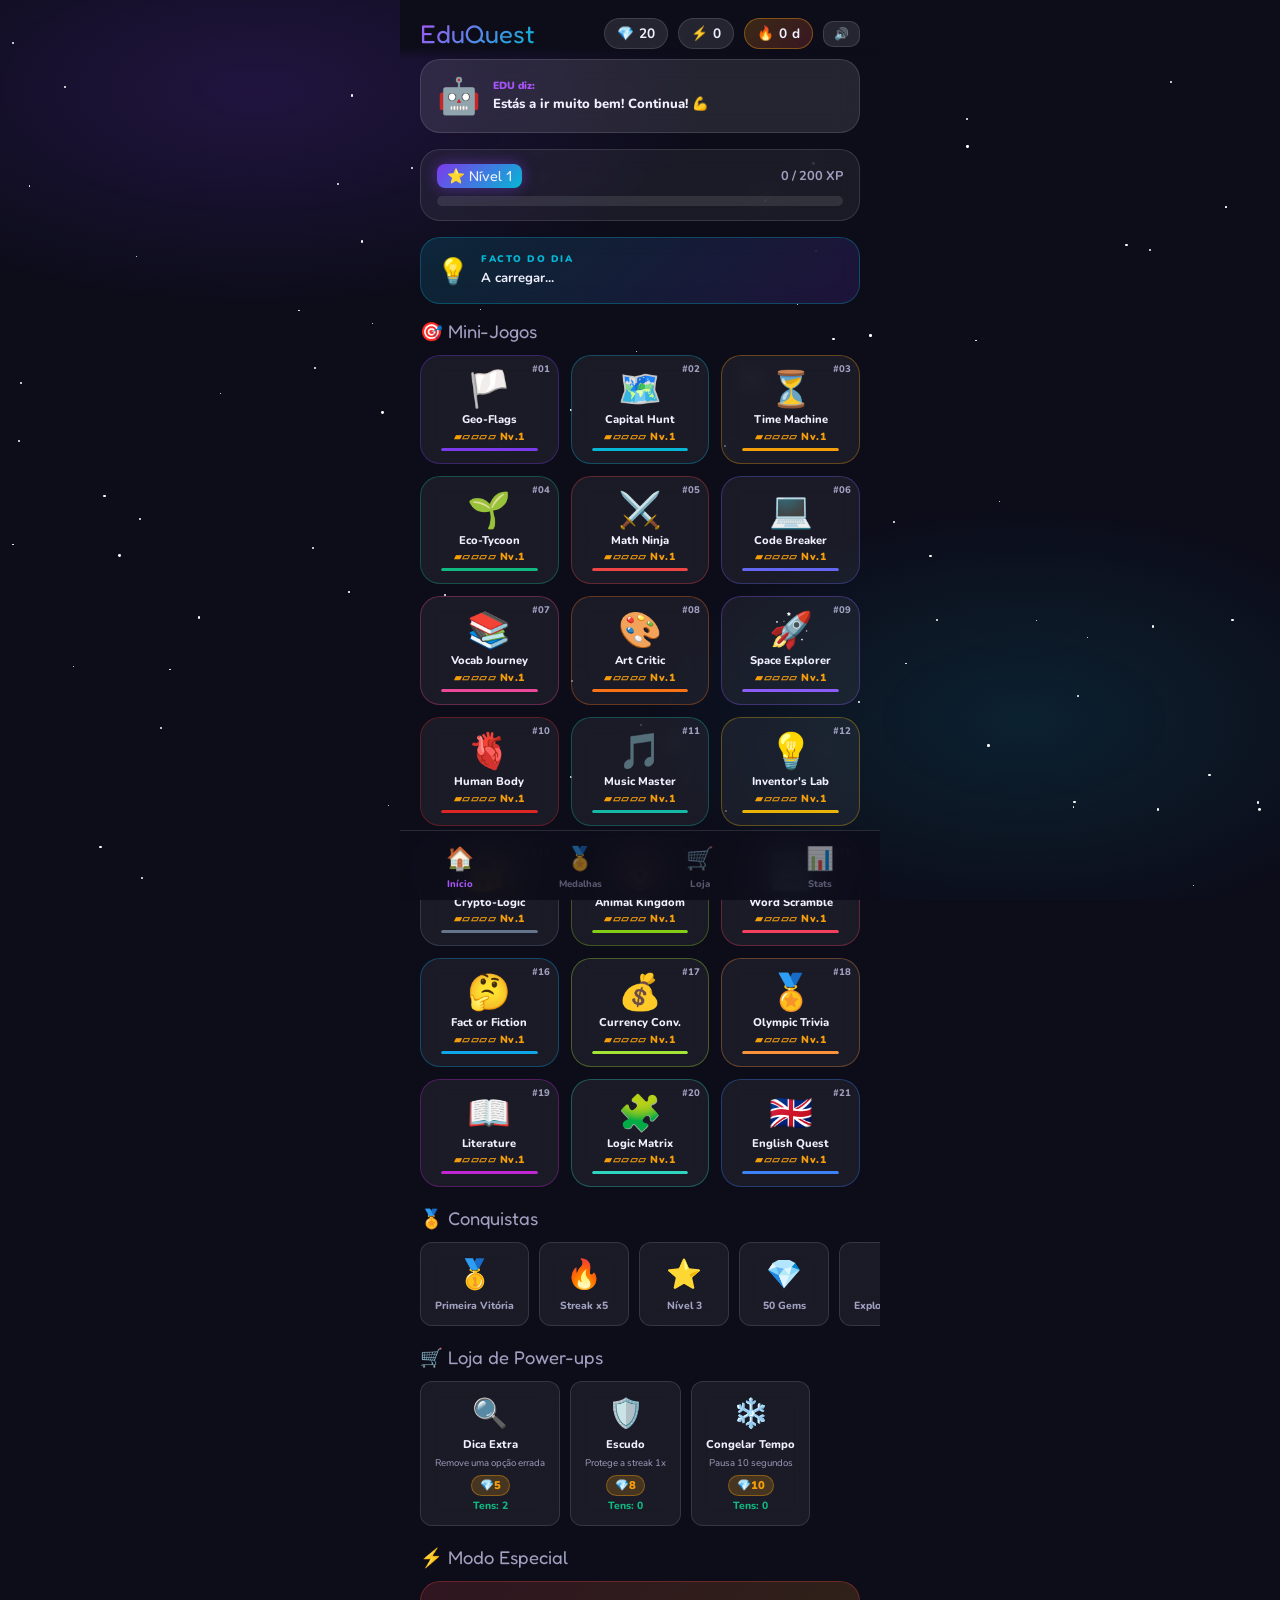
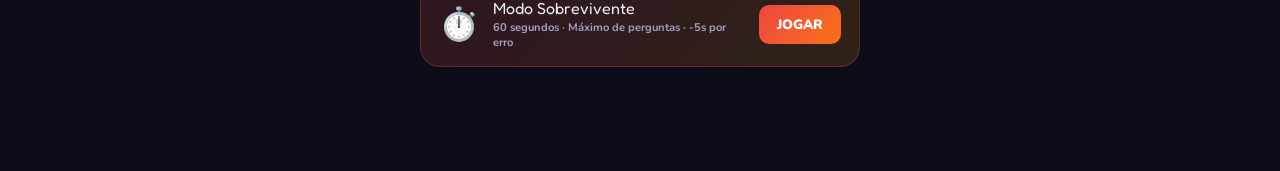
==== commit 3faf880f: "feat: bug fixes, new UI screens, CSS for new features - Fix 9 critical bugs (achievements, Logic Mat" ====
--- a/index.html
+++ b/index.html
@@ -10,6 +10,7 @@
 <div class="stars" id="stars"></div>
 <canvas id="confettiCanvas"></canvas>
 <div class="xp-popup" id="xpPop">+XP</div>
+<div class="combo-pop" id="comboPop"></div>
 <div class="toast" id="toast"></div>
 <div class="levelup-overlay" id="lvlOverlay">
   <div class="levelup-box">
@@ -17,6 +18,22 @@
     <div style="font-family:'Fredoka One',cursive;font-size:2rem;color:var(--gold);margin:8px 0">NÍVEL <span id="newLvl">2</span>!</div>
     <div style="color:var(--text2);margin-bottom:20px;font-size:.9rem">Incrível! Continua a explorar!</div>
     <button class="big-btn" id="lvlCloseBtn">Continuar 🚀</button>
+  </div>
+</div>
+
+<!-- DAILY CHALLENGE OVERLAY -->
+<div class="daily-overlay" id="dailyOverlay">
+  <div class="daily-box">
+    <div class="daily-icon">🗓️</div>
+    <div class="daily-title">Desafio do Dia</div>
+    <div class="daily-desc" id="dailyDesc">Completa o desafio de hoje!</div>
+    <div class="daily-progress-wrap">
+      <div class="daily-prog-bar"><div class="daily-prog-fill" id="dailyProgFill" style="width:0%"></div></div>
+      <div class="daily-prog-label" id="dailyProgLabel">0 / 5</div>
+    </div>
+    <div class="daily-reward" id="dailyReward">🎁 Recompensa: 20 💎</div>
+    <button class="big-btn" id="dailyStartBtn">Jogar Agora!</button>
+    <button class="big-btn secondary" id="dailyCloseBtn">Mais Tarde</button>
   </div>
 </div>
 
@@ -42,6 +59,7 @@
     <div class="header-stats">
       <div class="stat-pill">💎 <span id="gemCount">0</span></div>
       <div class="stat-pill">⚡ <span id="xpCount">0</span></div>
+      <div class="stat-pill streak-pill" id="dayStreakPill">🔥 <span id="dayStreakCount">0</span>d</div>
       <button class="mute-btn" id="muteBtn">🔊</button>
     </div>
   </div>
@@ -55,6 +73,13 @@
       <div class="xp-text"><span id="xpCur">0</span> / <span id="xpNext">100</span> XP</div>
     </div>
     <div class="xp-bar-bg"><div class="xp-bar-fill" id="xpFill" style="width:0%"></div></div>
+  </div>
+  <div class="facto-dia" id="factoDia">
+    <div class="facto-icon">💡</div>
+    <div>
+      <div class="facto-label">FACTO DO DIA</div>
+      <div class="facto-text" id="factoDiaText">A carregar...</div>
+    </div>
   </div>
   <div class="section-title">🎯 Mini-Jogos</div>
   <div class="game-grid" id="gameGrid"></div>
@@ -62,6 +87,15 @@
   <div class="achievements-row" id="achRow"></div>
   <div class="section-title">🛒 Loja de Power-ups</div>
   <div class="shop-row" id="shopRow"></div>
+  <div class="section-title">⚡ Modo Especial</div>
+  <div class="survivor-card" id="survivorCard">
+    <div class="survivor-icon">⏱️</div>
+    <div class="survivor-info">
+      <div class="survivor-title">Modo Sobrevivente</div>
+      <div class="survivor-sub">60 segundos · Máximo de perguntas · -5s por erro</div>
+    </div>
+    <button class="survivor-btn" id="survivorBtn">JOGAR</button>
+  </div>
 </div>
 
 <!-- UNIVERSAL GAME SCREEN (used by all AI games) -->
@@ -197,7 +231,7 @@
 <div id="timeScreen" class="screen">
   <div class="game-header">
     <div class="back-btn" id="timeBackBtn">←</div>
-    <div class="game-title-block"><div class="game-title">⏳ Time Machine</div><div class="game-subtitle">Ronda <span id="timeQNum">1</span>/8 · Nível <span id="timeLvlNum">1</span></div></div>
+    <div class="game-title-block"><div class="game-title">⏳ Time Machine</div><div class="game-subtitle">Ronda <span id="timeQNum">1</span>/4 · Nível <span id="timeLvlNum">1</span></div></div>
     <div class="stat-pill">⚡ <span id="timeXP">0</span></div>
   </div>
   <div class="game-progress-bar"><div class="game-progress-fill" id="timeProgressFill" style="width:0%"></div></div>
@@ -218,11 +252,16 @@
 <div id="ecoScreen" class="screen">
   <div class="game-header">
     <div class="back-btn" id="ecoBackBtn">←</div>
-    <div class="game-title-block"><div class="game-title">🌱 Eco-Tycoon</div><div class="game-subtitle">Nível <span id="ecoQNum">1</span>/8 · Dif. <span id="ecoLvlNum">1</span></div></div>
+    <div class="game-title-block"><div class="game-title">🌱 Eco-Tycoon</div><div class="game-subtitle">Nível <span id="ecoQNum">1</span>/4 · Dif. <span id="ecoLvlNum">1</span></div></div>
     <div class="stat-pill">⚡ <span id="ecoXP">0</span></div>
   </div>
   <div class="game-progress-bar"><div class="game-progress-fill" id="ecoProgressFill" style="width:0%"></div></div>
   <div class="game-area">
+    <div class="round-info">
+      <div class="round-badge" id="ecoRoundBadge">🌱 1/4</div>
+      <div class="streak-badge">🔥 <span id="ecoStreak">0</span></div>
+      <div class="timer-badge" id="ecoTimerBadge">⏱ <span id="ecoTimer">45</span>s</div>
+    </div>
     <div class="eco-res" id="ecoRes"></div>
     <div style="font-size:.85rem;font-weight:800;text-align:center;margin-bottom:10px" id="ecoChallenge"></div>
     <div class="eco-acts" id="ecoActs"></div>
@@ -276,6 +315,41 @@
     <button class="big-btn secondary" id="resultHomeBtn">Dashboard 🏠</button>
   </div>
 </div>
+
+<!-- STATS SCREEN -->
+<div id="statsScreen" class="screen">
+  <div class="game-header">
+    <div class="back-btn" id="statsBackBtn">←</div>
+    <div class="game-title-block"><div class="game-title">📊 As Tuas Estatísticas</div></div>
+  </div>
+  <div class="stats-body" id="statsBody">
+    <!-- preenchido via JS -->
+  </div>
+</div>
+
+<!-- SURVIVOR MODE SCREEN -->
+<div id="survivorScreen" class="screen">
+  <div class="game-header">
+    <div class="back-btn" id="survivorBackBtn">←</div>
+    <div class="game-title-block">
+      <div class="game-title">⚡ Modo Sobrevivente</div>
+      <div class="game-subtitle">Responde ao máximo!</div>
+    </div>
+    <div class="stat-pill" id="survivorScore">✅ 0</div>
+  </div>
+  <div class="survivor-timer-bar">
+    <div class="survivor-timer-fill" id="survivorTimerFill" style="width:100%"></div>
+  </div>
+  <div class="survivor-time" id="survivorTime">60</div>
+  <div class="game-area">
+    <div class="q-card">
+      <div class="q-visual" id="survivorVisual">❓</div>
+      <div class="q-text" id="survivorText">...</div>
+    </div>
+    <div class="options-grid" id="survivorOptions"></div>
+  </div>
+</div>
+
 </div><!-- /app -->
 
 <div class="bottom-nav">
@@ -285,6 +359,7 @@
   <div class="nav-btn" id="navStats"><span class="nav-icon">📊</span><span class="nav-label">Stats</span></div>
 </div>
 
+<script src="assets/js/content-expansion.js"></script>
 <script src="assets/js/app.js"></script>
 </body>
 </html>
--- a/assets/css/styles.css
+++ b/assets/css/styles.css
@@ -253,3 +253,68 @@
 .game-card-lvl{font-size:.65rem;font-weight:900;color:var(--gold);margin-top:2px;letter-spacing:.5px;}
 .lvl-max{color:var(--cyan)!important;}
 
+
+/* ===== STATS SCREEN ===== */
+.stats-body{padding:16px 20px;}
+.stat-section-title{font-family:'Fredoka One',cursive;font-size:1rem;color:var(--text2);margin:16px 0 10px;}
+.stat-grid{display:grid;grid-template-columns:1fr 1fr;gap:10px;margin-bottom:16px;}
+.stat-card{background:var(--glass);border:1px solid var(--border);border-radius:var(--rs);padding:14px;text-align:center;backdrop-filter:blur(10px);}
+.stat-card-val{font-family:'Fredoka One',cursive;font-size:1.6rem;background:linear-gradient(135deg,var(--accent2),var(--cyan));-webkit-background-clip:text;-webkit-text-fill-color:transparent;display:block;}
+.stat-card-lbl{font-size:.65rem;color:var(--text2);font-weight:800;margin-top:2px;}
+.game-stat-row{display:flex;align-items:center;gap:10px;background:var(--glass);border:1px solid var(--border);border-radius:var(--rs);padding:10px 14px;margin-bottom:8px;backdrop-filter:blur(8px);}
+.game-stat-icon{font-size:1.5rem;flex-shrink:0;}
+.game-stat-info{flex:1;}
+.game-stat-name{font-size:.8rem;font-weight:800;}
+.game-stat-detail{font-size:.65rem;color:var(--text2);font-weight:700;}
+.game-stat-lvl{font-family:'Fredoka One',cursive;font-size:.9rem;color:var(--gold);}
+.activity-grid{display:grid;grid-template-columns:repeat(7,1fr);gap:3px;margin-bottom:16px;}
+.activity-cell{aspect-ratio:1;border-radius:3px;background:rgba(255,255,255,.05);}
+.activity-cell.a1{background:rgba(124,58,237,.3);}
+.activity-cell.a2{background:rgba(124,58,237,.6);}
+.activity-cell.a3{background:rgba(124,58,237,.9);}
+
+/* ===== DAILY CHALLENGE ===== */
+.daily-overlay{position:fixed;inset:0;z-index:100;background:rgba(13,13,26,.92);backdrop-filter:blur(12px);display:flex;align-items:center;justify-content:center;opacity:0;pointer-events:none;transition:opacity .4s;}
+.daily-overlay.show{opacity:1;pointer-events:all;}
+.daily-box{background:var(--bg3);border:2px solid var(--gold);border-radius:24px;padding:32px 28px;text-align:center;box-shadow:0 0 60px rgba(245,158,11,.3);max-width:340px;width:90%;}
+.daily-icon{font-size:3.5rem;margin-bottom:8px;}
+.daily-title{font-family:'Fredoka One',cursive;font-size:1.5rem;color:var(--gold);margin-bottom:6px;}
+.daily-desc{font-size:.85rem;color:var(--text2);font-weight:700;margin-bottom:16px;line-height:1.4;}
+.daily-progress-wrap{margin-bottom:12px;}
+.daily-prog-bar{background:rgba(255,255,255,.1);border-radius:99px;height:10px;overflow:hidden;margin-bottom:6px;}
+.daily-prog-fill{height:100%;border-radius:99px;background:linear-gradient(90deg,var(--gold),var(--pink));transition:width .6s ease;}
+.daily-prog-label{font-size:.75rem;color:var(--text2);font-weight:800;}
+.daily-reward{background:rgba(245,158,11,.15);border:1px solid rgba(245,158,11,.3);border-radius:10px;padding:8px 14px;font-size:.8rem;font-weight:800;color:var(--gold);margin-bottom:16px;}
+
+/* ===== FACTO DO DIA ===== */
+.facto-dia{display:flex;align-items:flex-start;gap:12px;background:linear-gradient(135deg,rgba(6,182,212,.15),rgba(124,58,237,.15));border:1px solid rgba(6,182,212,.3);border-radius:var(--r);padding:14px 16px;margin:0 20px 16px;backdrop-filter:blur(10px);}
+.facto-icon{font-size:1.6rem;flex-shrink:0;margin-top:2px;}
+.facto-label{font-size:.6rem;font-weight:900;color:var(--cyan);text-transform:uppercase;letter-spacing:1.5px;margin-bottom:4px;}
+.facto-text{font-size:.82rem;font-weight:700;line-height:1.4;color:var(--text);}
+
+/* ===== COMBO MULTIPLIER ===== */
+.combo-pop{position:fixed;top:30%;left:50%;transform:translateX(-50%) scale(0);font-family:'Fredoka One',cursive;font-size:2rem;color:var(--gold);z-index:500;pointer-events:none;text-shadow:0 0 20px rgba(245,158,11,.8);transition:transform .25s cubic-bezier(.34,1.56,.64,1),opacity .4s;white-space:nowrap;}
+.combo-pop.show{transform:translateX(-50%) scale(1);}
+.combo-pop.hide{opacity:0;transform:translateX(-50%) translateY(-30px) scale(.7);}
+
+/* ===== SURVIVOR MODE ===== */
+.survivor-card{display:flex;align-items:center;gap:14px;background:linear-gradient(135deg,rgba(239,68,68,.15),rgba(245,158,11,.15));border:1px solid rgba(239,68,68,.3);border-radius:var(--r);padding:16px 18px;margin:0 20px 24px;cursor:pointer;}
+.survivor-icon{font-size:2rem;flex-shrink:0;}
+.survivor-info{flex:1;}
+.survivor-title{font-family:'Fredoka One',cursive;font-size:1rem;color:var(--text);}
+.survivor-sub{font-size:.7rem;color:var(--text2);font-weight:700;margin-top:2px;}
+.survivor-btn{background:linear-gradient(135deg,#ef4444,#f97316);border:none;border-radius:10px;color:white;font-family:'Nunito',sans-serif;font-size:.85rem;font-weight:900;padding:10px 18px;cursor:pointer;flex-shrink:0;transition:transform .15s;}
+.survivor-btn:active{transform:scale(.93);}
+.survivor-timer-bar{height:8px;background:rgba(255,255,255,.1);overflow:hidden;}
+.survivor-timer-fill{height:100%;background:linear-gradient(90deg,#10b981,#f59e0b,#ef4444);transition:width .5s linear;transform-origin:left;}
+.survivor-time{font-family:'Fredoka One',cursive;font-size:3rem;text-align:center;padding:10px 0;background:linear-gradient(135deg,#ef4444,#f97316);-webkit-background-clip:text;-webkit-text-fill-color:transparent;}
+
+/* ===== DAY STREAK PILL ===== */
+.streak-pill{background:linear-gradient(135deg,rgba(245,158,11,.2),rgba(239,68,68,.2))!important;border-color:rgba(245,158,11,.4)!important;}
+
+/* ===== POWERUP BAR ===== */
+.powerup-bar{display:flex;gap:8px;margin-bottom:12px;justify-content:center;}
+.pu-btn{background:var(--glass2);border:1px solid var(--border);border-radius:10px;padding:6px 12px;font-size:.75rem;font-weight:800;cursor:pointer;font-family:'Nunito',sans-serif;color:var(--text);transition:transform .15s;display:flex;align-items:center;gap:4px;}
+.pu-btn:active{transform:scale(.92);}
+.pu-btn:disabled{opacity:.4;pointer-events:none;}
+.pu-count{background:var(--accent);border-radius:99px;padding:1px 6px;font-size:.65rem;color:white;}
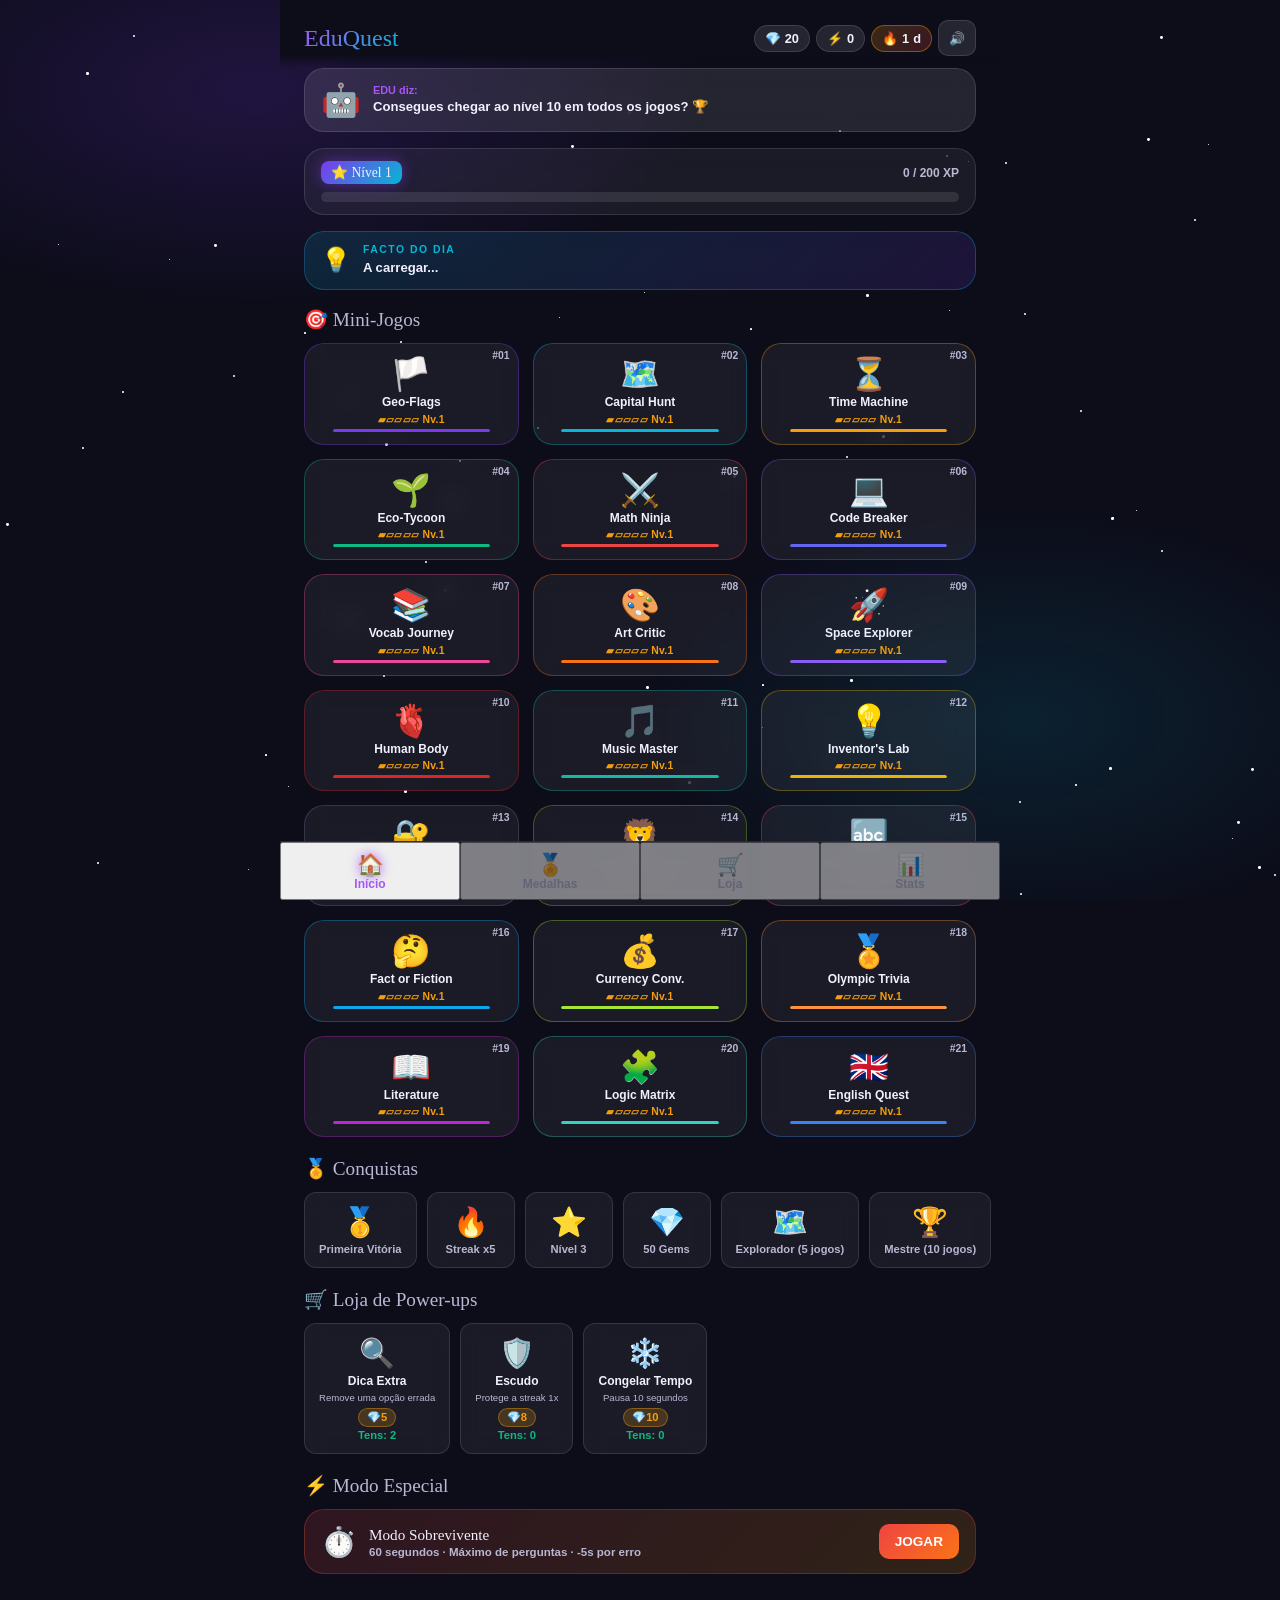
==== commit 70623de9: "Enhance accessibility and SEO for index.html; added meta tags, improved ARIA attributes, and restruc" ====
--- a/index.html
+++ b/index.html
@@ -2,8 +2,13 @@
 <html lang="pt">
 <head>
 <meta charset="UTF-8">
+<meta http-equiv="Content-Security-Policy" content="default-src 'self'; script-src 'self' 'unsafe-inline'; style-src 'self' 'unsafe-inline' https://fonts.googleapis.com; font-src 'self' https://fonts.gstatic.com; img-src 'self' data: blob:; connect-src 'self'; frame-ancestors 'none';">
 <meta name="viewport" content="width=device-width, initial-scale=1.0, maximum-scale=1.0, user-scalable=no">
-<title>EduQuest 20</title>
+<meta name="description" content="EduQuest - Plataforma de jogos educativos para jovens. Aprende com jogos de matemática, geografia, vocabulário e muito mais!">
+<title>EduQuest - Jogos Educativos</title>
+<link rel="preconnect" href="https://fonts.googleapis.com">
+<link rel="preconnect" href="https://fonts.gstatic.com" crossorigin>
+<link href="https://fonts.googleapis.com/css2?family=Fredoka+One&family=Nunito:wght@400;600;700;800;900&display=swap" rel="stylesheet">
 <link rel="stylesheet" href="assets/css/styles.css">
 </head>
 <body>
@@ -51,16 +56,16 @@
   </div>
 </div>
 
-<div id="app">
+<main id="app" role="main">
 <!-- DASHBOARD -->
 <div id="dashboard" class="screen active">
   <div class="header">
     <div class="logo">EduQuest</div>
-    <div class="header-stats">
+    <div class="header-stats" aria-live="polite" aria-label="Estatísticas do jogador">
       <div class="stat-pill">💎 <span id="gemCount">0</span></div>
       <div class="stat-pill">⚡ <span id="xpCount">0</span></div>
       <div class="stat-pill streak-pill" id="dayStreakPill">🔥 <span id="dayStreakCount">0</span>d</div>
-      <button class="mute-btn" id="muteBtn">🔊</button>
+      <button class="mute-btn" id="muteBtn" aria-label="Silenciar som" aria-pressed="false">🔊</button>
     </div>
   </div>
   <div class="edu-bubble" id="eduBubble">
@@ -99,9 +104,9 @@
 </div>
 
 <!-- UNIVERSAL GAME SCREEN (used by all AI games) -->
-<div id="gameScreen" class="screen">
-  <div class="game-header">
-    <div class="back-btn" id="gameBackBtn">←</div>
+<div id="gameScreen" class="screen" role="region" aria-label="Jogo de perguntas">
+  <div class="game-header">
+    <div class="back-btn" id="gameBackBtn" role="button" aria-label="Voltar">←</div>
     <div class="game-title-block">
       <div class="game-title" id="gameTitle">Jogo</div>
       <div class="game-subtitle">Q <span id="gameQNum">1</span>/10 · Nível <span id="gameLvlNum">1</span></div>
@@ -116,9 +121,9 @@
       <div class="timer-badge" id="gameTimerBadge">⏱ <span id="gameTimer">20</span>s</div>
     </div>
     <div class="powerup-bar" id="gamePowerupBar">
-      <button class="pu-btn" id="puHintBtn" onclick="usePowerup('hint')">🔍 Dica <span class="pu-count" id="puHintCount">0</span></button>
-      <button class="pu-btn" id="puShieldBtn" onclick="usePowerup('shield')">🛡️ Escudo <span class="pu-count" id="puShieldCount">0</span></button>
-      <button class="pu-btn" id="puFreezeBtn" onclick="usePowerup('freeze')">❄️ Gelo <span class="pu-count" id="puFreezeCount">0</span></button>
+      <button class="pu-btn" id="puHintBtn" onclick="usePowerup('hint')" aria-label="Usar dica - remove uma opção errada">🔍 Dica <span class="pu-count" id="puHintCount">0</span></button>
+      <button class="pu-btn" id="puShieldBtn" onclick="usePowerup('shield')" aria-label="Usar escudo - protege o streak">🛡️ Escudo <span class="pu-count" id="puShieldCount">0</span></button>
+      <button class="pu-btn" id="puFreezeBtn" onclick="usePowerup('freeze')" aria-label="Usar gelo - para o temporizador por 5 segundos">❄️ Gelo <span class="pu-count" id="puFreezeCount">0</span></button>
     </div>
     <div class="q-card">
       <div class="q-visual" id="gameVisual">❓</div>
@@ -131,9 +136,9 @@
 </div>
 
 <!-- WORD SCRAMBLE SCREEN -->
-<div id="wordScreen" class="screen">
-  <div class="game-header">
-    <div class="back-btn" id="wordBackBtn">←</div>
+<div id="wordScreen" class="screen" role="region" aria-label="Word Scramble">
+  <div class="game-header">
+    <div class="back-btn" id="wordBackBtn" role="button" aria-label="Voltar">←</div>
     <div class="game-title-block"><div class="game-title">🔤 Word Scramble</div><div class="game-subtitle">Palavra <span id="wordQNum">1</span>/8 · Nível <span id="wordLvlNum">1</span></div></div>
     <div class="stat-pill">⚡ <span id="wordXP">0</span></div>
   </div>
@@ -155,9 +160,9 @@
 </div>
 
 <!-- FACT OR FICTION SCREEN -->
-<div id="fofScreen" class="screen">
-  <div class="game-header">
-    <div class="back-btn" id="fofBackBtn">←</div>
+<div id="fofScreen" class="screen" role="region" aria-label="Facto ou Ficção">
+  <div class="game-header">
+    <div class="back-btn" id="fofBackBtn" role="button" aria-label="Voltar">←</div>
     <div class="game-title-block"><div class="game-title">🤔 Fact or Fiction</div><div class="game-subtitle">Q <span id="fofQNum">1</span>/10 · Nível <span id="fofLvlNum">1</span></div></div>
     <div class="stat-pill">⚡ <span id="fofXP">0</span></div>
   </div>
@@ -182,9 +187,9 @@
 </div>
 
 <!-- MATH NINJA SCREEN -->
-<div id="mathScreen" class="screen">
-  <div class="game-header">
-    <div class="back-btn" id="mathBackBtn">←</div>
+<div id="mathScreen" class="screen" role="region" aria-label="Math Ninja">
+  <div class="game-header">
+    <div class="back-btn" id="mathBackBtn" role="button" aria-label="Voltar">←</div>
     <div class="game-title-block"><div class="game-title">⚔️ Math Ninja</div><div class="game-subtitle">Q <span id="mathQNum">1</span>/10 · Nível <span id="mathLvlNum">1</span></div></div>
     <div class="stat-pill">⚡ <span id="mathXP">0</span></div>
   </div>
@@ -204,9 +209,9 @@
 </div>
 
 <!-- GEO FLAGS SCREEN -->
-<div id="geoScreen" class="screen">
-  <div class="game-header">
-    <div class="back-btn" id="geoBackBtn">←</div>
+<div id="geoScreen" class="screen" role="region" aria-label="Geo-Flags">
+  <div class="game-header">
+    <div class="back-btn" id="geoBackBtn" role="button" aria-label="Voltar">←</div>
     <div class="game-title-block"><div class="game-title">🌍 Geo-Flags</div><div class="game-subtitle">Q <span id="geoQNum">1</span>/10</div></div>
     <div class="stat-pill">⚡ <span id="geoXP">0</span></div>
   </div>
@@ -228,9 +233,9 @@
 </div>
 
 <!-- TIME MACHINE SCREEN -->
-<div id="timeScreen" class="screen">
-  <div class="game-header">
-    <div class="back-btn" id="timeBackBtn">←</div>
+<div id="timeScreen" class="screen" role="region" aria-label="Máquina do Tempo">
+  <div class="game-header">
+    <div class="back-btn" id="timeBackBtn" role="button" aria-label="Voltar">←</div>
     <div class="game-title-block"><div class="game-title">⏳ Time Machine</div><div class="game-subtitle">Ronda <span id="timeQNum">1</span>/4 · Nível <span id="timeLvlNum">1</span></div></div>
     <div class="stat-pill">⚡ <span id="timeXP">0</span></div>
   </div>
@@ -249,9 +254,9 @@
 </div>
 
 <!-- ECO TYCOON SCREEN -->
-<div id="ecoScreen" class="screen">
-  <div class="game-header">
-    <div class="back-btn" id="ecoBackBtn">←</div>
+<div id="ecoScreen" class="screen" role="region" aria-label="Eco-Tycoon">
+  <div class="game-header">
+    <div class="back-btn" id="ecoBackBtn" role="button" aria-label="Voltar">←</div>
     <div class="game-title-block"><div class="game-title">🌱 Eco-Tycoon</div><div class="game-subtitle">Nível <span id="ecoQNum">1</span>/4 · Dif. <span id="ecoLvlNum">1</span></div></div>
     <div class="stat-pill">⚡ <span id="ecoXP">0</span></div>
   </div>
@@ -272,9 +277,9 @@
 </div>
 
 <!-- LOGIC MATRIX SCREEN -->
-<div id="logicScreen" class="screen">
-  <div class="game-header">
-    <div class="back-btn" id="logicBackBtn">←</div>
+<div id="logicScreen" class="screen" role="region" aria-label="Logic Matrix">
+  <div class="game-header">
+    <div class="back-btn" id="logicBackBtn" role="button" aria-label="Voltar">←</div>
     <div class="game-title-block"><div class="game-title">🧩 Logic Matrix</div><div class="game-subtitle">Puzzle <span id="logicQNum">1</span>/10 · Nível <span id="logicLvlNum">1</span></div></div>
     <div class="stat-pill">⚡ <span id="logicXP">0</span></div>
   </div>
@@ -295,9 +300,9 @@
 </div>
 
 <!-- RESULT SCREEN -->
-<div id="resultScreen" class="screen">
-  <div class="game-header">
-    <div class="back-btn" id="resultBackBtn">←</div>
+<div id="resultScreen" class="screen" role="region" aria-label="Resultados">
+  <div class="game-header">
+    <div class="back-btn" id="resultBackBtn" role="button" aria-label="Voltar">←</div>
     <div class="game-title-block"><div class="game-title">Resultado Final</div></div>
   </div>
   <div style="padding:0 20px;text-align:center">
@@ -319,7 +324,7 @@
 <!-- STATS SCREEN -->
 <div id="statsScreen" class="screen">
   <div class="game-header">
-    <div class="back-btn" id="statsBackBtn">←</div>
+    <div class="back-btn" id="statsBackBtn" role="button" aria-label="Voltar">←</div>
     <div class="game-title-block"><div class="game-title">📊 As Tuas Estatísticas</div></div>
   </div>
   <div class="stats-body" id="statsBody">
@@ -328,9 +333,9 @@
 </div>
 
 <!-- SURVIVOR MODE SCREEN -->
-<div id="survivorScreen" class="screen">
-  <div class="game-header">
-    <div class="back-btn" id="survivorBackBtn">←</div>
+<div id="survivorScreen" class="screen" role="region" aria-label="Modo Sobrevivente">
+  <div class="game-header">
+    <div class="back-btn" id="survivorBackBtn" role="button" aria-label="Voltar">←</div>
     <div class="game-title-block">
       <div class="game-title">⚡ Modo Sobrevivente</div>
       <div class="game-subtitle">Responde ao máximo!</div>
@@ -350,14 +355,53 @@
   </div>
 </div>
 
-</div><!-- /app -->
-
-<div class="bottom-nav">
-  <div class="nav-btn active" id="navHome"><span class="nav-icon">🏠</span><span class="nav-label">Início</span></div>
-  <div class="nav-btn" id="navBadges"><span class="nav-icon">🏅</span><span class="nav-label">Medalhas</span></div>
-  <div class="nav-btn" id="navShop"><span class="nav-icon">🛒</span><span class="nav-label">Loja</span></div>
-  <div class="nav-btn" id="navStats"><span class="nav-icon">📊</span><span class="nav-label">Stats</span></div>
-</div>
+<!-- DIFFICULTY SELECTOR -->
+<div class="difficulty-overlay" id="diffOverlay" role="dialog" aria-modal="true" aria-labelledby="diffTitle" style="display:none">
+  <div class="difficulty-box">
+    <div class="difficulty-icon">🎯</div>
+    <div class="difficulty-title" id="diffTitle">Escolhe a Dificuldade</div>
+    <div class="difficulty-game-name" id="diffGameName"></div>
+    <div class="difficulty-options">
+      <button class="diff-btn diff-easy" id="diffEasy" aria-label="Dificuldade fácil">
+        <span class="diff-icon">🌱</span>
+        <span class="diff-label">Fácil</span>
+        <span class="diff-desc">Perguntas básicas</span>
+      </button>
+      <button class="diff-btn diff-medium" id="diffMedium" aria-label="Dificuldade média">
+        <span class="diff-icon">⚡</span>
+        <span class="diff-label">Médio</span>
+        <span class="diff-desc">Desafio moderado</span>
+      </button>
+      <button class="diff-btn diff-hard" id="diffHard" aria-label="Dificuldade difícil">
+        <span class="diff-icon">🔥</span>
+        <span class="diff-label">Difícil</span>
+        <span class="diff-desc">Para experts</span>
+      </button>
+    </div>
+    <button class="big-btn secondary" id="diffCancelBtn" aria-label="Cancelar e voltar">Cancelar</button>
+  </div>
+</div>
+
+</main><!-- /app -->
+
+<nav class="bottom-nav" role="navigation" aria-label="Navegação principal">
+  <button class="nav-btn active" id="navHome" aria-label="Início" aria-current="page">
+    <span class="nav-icon" aria-hidden="true">🏠</span>
+    <span class="nav-label">Início</span>
+  </button>
+  <button class="nav-btn" id="navBadges" aria-label="Conquistas e medalhas">
+    <span class="nav-icon" aria-hidden="true">🏅</span>
+    <span class="nav-label">Medalhas</span>
+  </button>
+  <button class="nav-btn" id="navShop" aria-label="Loja de power-ups">
+    <span class="nav-icon" aria-hidden="true">🛒</span>
+    <span class="nav-label">Loja</span>
+  </button>
+  <button class="nav-btn" id="navStats" aria-label="Estatísticas">
+    <span class="nav-icon" aria-hidden="true">📊</span>
+    <span class="nav-label">Stats</span>
+  </button>
+</nav>
 
 <script src="assets/js/content-expansion.js"></script>
 <script src="assets/js/app.js"></script>
--- a/assets/css/styles.css
+++ b/assets/css/styles.css
@@ -1,320 +1,2440 @@
 @import url('https://fonts.googleapis.com/css2?family=Fredoka+One&family=Nunito:wght@400;600;700;800;900&display=swap');
-:root{
-  --bg:#0d0d1a;--bg2:#13132a;--bg3:#1a1a38;
-  --glass:rgba(255,255,255,0.06);--glass2:rgba(255,255,255,0.10);
-  --border:rgba(255,255,255,0.12);
-  --accent:#7c3aed;--accent2:#a855f7;--gold:#f59e0b;
-  --green:#10b981;--red:#ef4444;--cyan:#06b6d4;--pink:#ec4899;
-  --text:#f0f0ff;--text2:#a0a0c0;--r:20px;--rs:12px;
-}
-*{margin:0;padding:0;box-sizing:border-box;-webkit-tap-highlight-color:transparent;}
-body{font-family:'Nunito',sans-serif;background:var(--bg);color:var(--text);min-height:100vh;overflow-x:hidden;}
-body::before{content:'';position:fixed;inset:0;background:radial-gradient(ellipse 60% 40% at 20% 10%,rgba(124,58,237,.18) 0%,transparent 60%),radial-gradient(ellipse 50% 40% at 80% 80%,rgba(6,182,212,.12) 0%,transparent 60%);pointer-events:none;z-index:0;}
-.stars{position:fixed;inset:0;z-index:0;pointer-events:none;overflow:hidden;}
-.star{position:absolute;border-radius:50%;background:white;animation:twinkle var(--d,3s) ease-in-out infinite alternate;}
-@keyframes twinkle{from{opacity:.1;transform:scale(.8)}to{opacity:.9;transform:scale(1.2)}}
-#app{position:relative;z-index:1;max-width:480px;margin:0 auto;min-height:100vh;padding-bottom:80px;}
-.screen{display:none;animation:fadeIn .35s ease;}
-.screen.active{display:block;}
-@keyframes fadeIn{from{opacity:0;transform:translateY(12px)}to{opacity:1;transform:translateY(0)}}
-
-/* HEADER */
-.header{padding:18px 20px 10px;display:flex;align-items:center;justify-content:space-between;position:sticky;top:0;z-index:10;background:linear-gradient(180deg,var(--bg) 80%,transparent);}
-.logo{font-family:'Fredoka One',cursive;font-size:1.6rem;background:linear-gradient(135deg,#a855f7,#06b6d4);-webkit-background-clip:text;-webkit-text-fill-color:transparent;}
-.header-stats{display:flex;gap:10px;align-items:center;}
-.stat-pill{display:flex;align-items:center;gap:5px;background:var(--glass2);border:1px solid var(--border);border-radius:30px;padding:5px 12px;font-size:.85rem;font-weight:700;backdrop-filter:blur(10px);}
-.xp-section{margin:8px 20px 16px;background:var(--glass);border:1px solid var(--border);border-radius:var(--r);padding:14px 16px;backdrop-filter:blur(12px);}
-.xp-top{display:flex;justify-content:space-between;align-items:center;margin-bottom:8px;}
-.level-badge{background:linear-gradient(135deg,var(--accent),var(--cyan));border-radius:8px;padding:3px 10px;font-family:'Fredoka One',cursive;font-size:.9rem;box-shadow:0 0 14px rgba(124,58,237,.5);}
-.xp-text{font-size:.8rem;color:var(--text2);font-weight:700;}
-.xp-bar-bg{background:rgba(255,255,255,.1);border-radius:99px;height:10px;overflow:hidden;}
-.xp-bar-fill{height:100%;border-radius:99px;background:linear-gradient(90deg,var(--accent),var(--cyan));transition:width .8s cubic-bezier(.34,1.56,.64,1);position:relative;overflow:hidden;}
-.xp-bar-fill::after{content:'';position:absolute;inset:0;background:linear-gradient(90deg,transparent,rgba(255,255,255,.4),transparent);animation:shimmer 2s infinite;}
-@keyframes shimmer{from{transform:translateX(-100%)}to{transform:translateX(100%)}}
-
-/* GAME GRID */
-.section-title{padding:0 20px 12px;font-family:'Fredoka One',cursive;font-size:1.15rem;color:var(--text2);}
-.game-grid{display:grid;grid-template-columns:repeat(3,1fr);gap:12px;padding:0 20px 20px;}
-.game-card{background:var(--glass);border:1px solid var(--border);border-radius:var(--r);padding:16px 8px 12px;text-align:center;cursor:pointer;position:relative;overflow:hidden;transition:transform .2s,box-shadow .2s;backdrop-filter:blur(10px);user-select:none;}
-.game-card:active{transform:scale(.93);}
-.game-card-emoji{font-size:2.2rem;display:block;margin-bottom:6px;line-height:1;}
-.game-card-name{font-size:.7rem;font-weight:800;color:var(--text);line-height:1.2;}
-.game-card-lvl{font-size:.6rem;font-weight:900;color:var(--gold);margin-top:3px;letter-spacing:.3px;}
-.game-card-progress{width:80%;height:3px;background:rgba(255,255,255,.1);border-radius:99px;margin:4px auto 0;overflow:hidden;}
-.game-card-progress-fill{height:100%;border-radius:99px;transition:width .4s ease;}
-.game-card-num{position:absolute;top:6px;right:8px;font-size:.6rem;font-weight:800;color:var(--text2);}
-.ai-badge{position:absolute;top:6px;left:6px;background:linear-gradient(135deg,var(--accent),var(--cyan));color:white;border-radius:4px;font-size:.5rem;font-weight:900;padding:2px 5px;letter-spacing:.5px;}
-.game-card .glow{position:absolute;inset:0;border-radius:var(--r);opacity:0;transition:opacity .3s;}
-.game-card:hover .glow{opacity:1;}
-
-/* ACHIEVEMENTS & SHOP */
-.achievements-row,.shop-row{display:flex;gap:10px;padding:0 20px 20px;overflow-x:auto;scrollbar-width:none;}
-.achievements-row::-webkit-scrollbar,.shop-row::-webkit-scrollbar{display:none;}
-.badge-card{flex-shrink:0;background:var(--glass);border:1px solid var(--border);border-radius:var(--rs);padding:12px 14px;text-align:center;min-width:90px;backdrop-filter:blur(10px);}
-.badge-card .badge-icon{font-size:1.8rem;display:block;margin-bottom:4px;}
-.badge-card .badge-name{font-size:.65rem;font-weight:800;color:var(--text2);}
-.badge-card.earned{border-color:var(--gold);background:rgba(245,158,11,.12);}
-.badge-card.earned .badge-name{color:var(--gold);}
-.shop-item{flex-shrink:0;background:var(--glass);border:1px solid var(--border);border-radius:var(--rs);padding:12px 14px;min-width:110px;text-align:center;cursor:pointer;backdrop-filter:blur(10px);transition:transform .15s;}
-.shop-item:active{transform:scale(.93);}
-.shop-item .shop-icon{font-size:1.8rem;display:block;margin-bottom:4px;}
-.shop-item .shop-name{font-size:.7rem;font-weight:800;color:var(--text);margin-bottom:4px;}
-.shop-item .shop-cost{display:inline-flex;align-items:center;gap:3px;background:rgba(245,158,11,.2);border:1px solid rgba(245,158,11,.4);border-radius:20px;padding:2px 8px;font-size:.7rem;font-weight:900;color:var(--gold);}
-
-/* GAME HEADER */
-.game-header{padding:18px 20px 10px;display:flex;align-items:center;gap:14px;position:sticky;top:0;z-index:10;background:linear-gradient(180deg,var(--bg) 80%,transparent);}
-.back-btn{background:var(--glass2);border:1px solid var(--border);border-radius:12px;width:40px;height:40px;display:flex;align-items:center;justify-content:center;font-size:1.2rem;cursor:pointer;flex-shrink:0;transition:transform .15s;backdrop-filter:blur(10px);}
-.back-btn:active{transform:scale(.88);}
-.game-title-block{flex:1;}
-.game-title{font-family:'Fredoka One',cursive;font-size:1.25rem;background:linear-gradient(135deg,#a855f7,#06b6d4);-webkit-background-clip:text;-webkit-text-fill-color:transparent;}
-.game-subtitle{font-size:.75rem;color:var(--text2);font-weight:700;}
-.game-progress-bar{margin:0 20px 16px;background:rgba(255,255,255,.08);border-radius:99px;height:6px;overflow:hidden;}
-.game-progress-fill{height:100%;border-radius:99px;background:linear-gradient(90deg,var(--green),var(--cyan));transition:width .5s ease;}
-
-/* SHARED GAME UI */
-.game-area{padding:0 20px;}
-.round-info{display:flex;justify-content:space-between;align-items:center;margin-bottom:14px;}
-.round-badge{background:var(--glass2);border:1px solid var(--border);border-radius:8px;padding:4px 12px;font-size:.8rem;font-weight:800;backdrop-filter:blur(8px);}
-.streak-badge{display:flex;align-items:center;gap:4px;background:rgba(245,158,11,.15);border:1px solid rgba(245,158,11,.3);border-radius:8px;padding:4px 12px;font-size:.8rem;font-weight:800;color:var(--gold);}
-.timer-badge{background:rgba(239,68,68,.15);border:1px solid rgba(239,68,68,.3);border-radius:8px;padding:4px 12px;font-size:.8rem;font-weight:800;color:#f87171;min-width:60px;text-align:center;transition:background .3s;}
-.timer-badge.urgent{background:rgba(239,68,68,.4);border-color:rgba(239,68,68,.8);animation:pulse .5s infinite alternate;}
-@keyframes pulse{from{transform:scale(1)}to{transform:scale(1.05)}}
-.q-card{background:var(--glass);border:1px solid var(--border);border-radius:var(--r);padding:22px 18px;text-align:center;margin-bottom:14px;backdrop-filter:blur(12px);}
-.q-visual{font-size:3.5rem;line-height:1;margin-bottom:8px;}
-.q-text{font-size:1rem;font-weight:800;line-height:1.4;}
-.q-sub{font-size:.8rem;color:var(--text2);font-weight:600;margin-top:4px;}
-.options-grid{display:grid;grid-template-columns:1fr 1fr;gap:10px;margin-bottom:14px;}
-.option-btn{background:var(--glass);border:2px solid var(--border);border-radius:var(--rs);padding:14px 10px;text-align:center;cursor:pointer;font-family:'Nunito',sans-serif;font-size:.85rem;font-weight:800;color:var(--text);transition:transform .15s,background .2s,border-color .2s;backdrop-filter:blur(8px);user-select:none;}
-.option-btn:active:not(.disabled){transform:scale(.94);}
-.option-btn.correct{background:rgba(16,185,129,.25);border-color:var(--green);box-shadow:0 0 20px rgba(16,185,129,.3);animation:correctPop .4s cubic-bezier(.34,1.56,.64,1);}
-.option-btn.wrong{background:rgba(239,68,68,.2);border-color:var(--red);animation:shake .4s ease;}
-.option-btn.disabled{cursor:default;pointer-events:none;}
-@keyframes correctPop{from{transform:scale(1)}50%{transform:scale(1.07)}to{transform:scale(1)}}
-@keyframes shake{0%,100%{transform:translateX(0)}20%{transform:translateX(-6px)}40%{transform:translateX(6px)}60%{transform:translateX(-4px)}80%{transform:translateX(4px)}}
-.fact-card{background:rgba(124,58,237,.15);border:1px solid rgba(168,85,247,.3);border-radius:var(--rs);padding:12px 14px;margin-bottom:14px;display:none;animation:fadeIn .3s ease;}
-.fact-card.show{display:block;}
-.fact-label{font-size:.65rem;font-weight:900;color:var(--accent2);text-transform:uppercase;letter-spacing:1px;margin-bottom:4px;}
-.fact-text{font-size:.8rem;color:var(--text);line-height:1.4;}
-
-/* RESULT SCREEN */
-.result-score-row{display:flex;justify-content:center;gap:16px;margin:16px 0;}
-.result-stat{background:var(--glass);border:1px solid var(--border);border-radius:var(--rs);padding:14px 18px;backdrop-filter:blur(10px);text-align:center;}
-.rs-val{font-family:'Fredoka One',cursive;font-size:1.8rem;background:linear-gradient(135deg,var(--accent2),var(--cyan));-webkit-background-clip:text;-webkit-text-fill-color:transparent;display:block;}
-.rs-label{font-size:.7rem;color:var(--text2);font-weight:800;}
-.big-btn{display:block;width:100%;padding:16px;background:linear-gradient(135deg,var(--accent),var(--cyan));border:none;border-radius:var(--rs);color:white;font-family:'Nunito',sans-serif;font-size:1rem;font-weight:900;cursor:pointer;margin-top:12px;box-shadow:0 6px 24px rgba(124,58,237,.4);transition:transform .15s;}
-.big-btn:active{transform:scale(.96);}
-.big-btn.secondary{background:var(--glass2);box-shadow:none;border:1px solid var(--border);margin-top:8px;}
-
-/* OVERLAYS */
-.xp-popup{position:fixed;top:50%;left:50%;transform:translate(-50%,-50%) scale(0);background:linear-gradient(135deg,var(--accent),var(--cyan));border-radius:16px;padding:16px 28px;font-family:'Fredoka One',cursive;font-size:1.4rem;color:white;z-index:999;pointer-events:none;box-shadow:0 12px 40px rgba(124,58,237,.6);transition:transform .3s cubic-bezier(.34,1.56,.64,1),opacity .5s;white-space:nowrap;}
-.xp-popup.show{transform:translate(-50%,-50%) scale(1);}
-.xp-popup.hide{opacity:0;transform:translate(-50%,-120%) scale(.8);}
-.toast{position:fixed;bottom:100px;left:50%;transform:translateX(-50%) translateY(20px);background:var(--bg3);border:1px solid var(--border);border-radius:30px;padding:10px 20px;font-size:.85rem;font-weight:800;opacity:0;pointer-events:none;transition:all .3s;z-index:998;backdrop-filter:blur(12px);white-space:nowrap;}
-.toast.show{opacity:1;transform:translateX(-50%) translateY(0);}
-.levelup-overlay{position:fixed;inset:0;z-index:100;background:rgba(13,13,26,.9);backdrop-filter:blur(10px);display:flex;align-items:center;justify-content:center;opacity:0;pointer-events:none;transition:opacity .4s;}
-.levelup-overlay.show{opacity:1;pointer-events:all;}
-.levelup-box{background:var(--bg3);border:2px solid var(--accent2);border-radius:24px;padding:40px 32px;text-align:center;box-shadow:0 0 60px rgba(168,85,247,.5);animation:levelupPop .6s cubic-bezier(.34,1.56,.64,1);max-width:340px;width:90%;}
-@keyframes levelupPop{from{transform:scale(.4) rotate(-5deg)}to{transform:scale(1) rotate(0)}}
-
-/* AI LOADING SCREEN */
-#aiScreen{position:fixed;inset:0;z-index:200;background:var(--bg);display:none;flex-direction:column;align-items:center;justify-content:center;gap:20px;padding:32px;}
-#aiScreen.show{display:flex;}
-.ai-orb{width:100px;height:100px;border-radius:50%;background:linear-gradient(135deg,var(--accent),var(--cyan));display:flex;align-items:center;justify-content:center;font-size:3rem;animation:orbPulse 2s ease-in-out infinite;box-shadow:0 0 40px rgba(124,58,237,.5);}
-@keyframes orbPulse{0%,100%{transform:scale(1);box-shadow:0 0 40px rgba(124,58,237,.5)}50%{transform:scale(1.1);box-shadow:0 0 70px rgba(124,58,237,.9)}}
-.ai-title{font-family:'Fredoka One',cursive;font-size:1.5rem;background:linear-gradient(135deg,#a855f7,#06b6d4);-webkit-background-clip:text;-webkit-text-fill-color:transparent;text-align:center;}
-.ai-sub{font-size:.85rem;color:var(--text2);font-weight:700;text-align:center;line-height:1.5;}
-.ai-bar-wrap{width:260px;background:rgba(255,255,255,.1);border-radius:99px;height:8px;overflow:hidden;}
-.ai-bar{height:100%;background:linear-gradient(90deg,var(--accent),var(--cyan));border-radius:99px;width:0%;transition:width .4s ease;}
-.ai-step{font-size:.75rem;color:var(--accent2);font-weight:800;text-align:center;min-height:20px;}
-.ai-err{background:rgba(239,68,68,.15);border:1px solid rgba(239,68,68,.4);border-radius:var(--rs);padding:14px 18px;text-align:center;display:none;width:100%;}
-.ai-err.show{display:block;}
-.ai-err-title{font-weight:800;color:#f87171;margin-bottom:6px;}
-.ai-err-sub{font-size:.8rem;color:var(--text2);}
-.ai-retry{background:linear-gradient(135deg,var(--accent),var(--cyan));border:none;border-radius:10px;color:white;font-family:'Nunito',sans-serif;font-size:.9rem;font-weight:800;padding:10px 24px;cursor:pointer;margin-top:10px;}
-
-/* BOTTOM NAV */
-.bottom-nav{position:fixed;bottom:0;left:50%;transform:translateX(-50%);width:100%;max-width:480px;background:rgba(13,13,26,.9);border-top:1px solid var(--border);display:flex;backdrop-filter:blur(20px);z-index:20;}
-.nav-btn{flex:1;padding:12px 0 10px;display:flex;flex-direction:column;align-items:center;gap:3px;cursor:pointer;opacity:.5;transition:opacity .2s;}
-.nav-btn.active{opacity:1;}
-.nav-btn .nav-icon{font-size:1.4rem;}
-.nav-btn .nav-label{font-size:.6rem;font-weight:800;color:var(--text2);}
-.nav-btn.active .nav-label{color:var(--accent2);}
-
-/* WORD SCRAMBLE tiles */
-.scramble-tiles{display:flex;flex-wrap:wrap;gap:6px;justify-content:center;margin:10px 0 16px;}
-.s-tile{width:38px;height:44px;background:var(--glass2);border:2px solid var(--border);border-radius:8px;display:flex;align-items:center;justify-content:center;font-family:'Fredoka One',cursive;font-size:1.2rem;cursor:pointer;transition:all .2s;user-select:none;}
-.s-tile:active{transform:scale(.9);}
-.s-tile.used{opacity:.3;pointer-events:none;}
-.answer-slots{display:flex;flex-wrap:wrap;gap:6px;justify-content:center;margin-bottom:12px;min-height:52px;}
-.a-slot{width:38px;height:44px;background:rgba(255,255,255,.04);border:2px dashed var(--border);border-radius:8px;display:flex;align-items:center;justify-content:center;font-family:'Fredoka One',cursive;font-size:1.2rem;cursor:pointer;transition:all .2s;}
-.a-slot.filled{background:rgba(168,85,247,.25);border-color:var(--accent2);border-style:solid;}
-.a-slot.correct{background:rgba(16,185,129,.3);border-color:var(--green);}
-.a-slot.wrong{background:rgba(239,68,68,.2);border-color:var(--red);animation:shake .3s ease;}
-.scr-btns{display:flex;gap:8px;justify-content:center;margin-bottom:10px;}
-.scr-btn{background:var(--glass2);border:1px solid var(--border);border-radius:10px;padding:8px 16px;font-size:.8rem;font-weight:800;cursor:pointer;font-family:'Nunito',sans-serif;color:var(--text);transition:transform .15s;}
-.scr-btn:active{transform:scale(.92);}
-
-/* FACT OR FICTION */
-.fof-card{background:var(--glass);border:1px solid var(--border);border-radius:24px;padding:28px 20px;text-align:center;margin-bottom:14px;backdrop-filter:blur(12px);min-height:150px;display:flex;flex-direction:column;align-items:center;justify-content:center;gap:10px;position:relative;overflow:hidden;transition:transform .3s,opacity .3s;}
-.fof-card.swipe-l{transform:translateX(-130%) rotate(-15deg);opacity:0;}
-.fof-card.swipe-r{transform:translateX(130%) rotate(15deg);opacity:0;}
-.fof-statement{font-size:1rem;font-weight:800;line-height:1.4;}
-.fof-btns{display:grid;grid-template-columns:1fr 1fr;gap:12px;margin-bottom:12px;}
-.fof-btn{padding:16px;border:none;border-radius:var(--rs);font-family:'Nunito',sans-serif;font-size:1rem;font-weight:900;cursor:pointer;transition:transform .15s;}
-.fof-btn:active{transform:scale(.94);}
-.fof-true{background:linear-gradient(135deg,#10b981,#06b6d4);color:white;}
-.fof-false{background:linear-gradient(135deg,#ef4444,#ec4899);color:white;}
-.fof-overlay{position:absolute;inset:0;display:flex;align-items:center;justify-content:center;font-family:'Fredoka One',cursive;font-size:2rem;border-radius:24px;opacity:0;transition:opacity .3s;}
-.fof-overlay.show{opacity:1;}
-
-/* MATH NINJA */
-.math-eq{font-family:'Fredoka One',cursive;font-size:2.4rem;background:linear-gradient(135deg,#ef4444,#f97316);-webkit-background-clip:text;-webkit-text-fill-color:transparent;margin:10px 0;}
-.math-lives{display:flex;gap:6px;justify-content:center;margin-bottom:10px;}
-.life{font-size:1.3rem;transition:all .3s;}
-.life.lost{filter:grayscale(1);transform:scale(.7);}
-
-/* TIMELINE (Time Machine) */
-.t-items{display:flex;flex-direction:column;gap:8px;margin-bottom:12px;}
-.t-item{background:var(--glass2);border:1px solid var(--border);border-radius:var(--rs);padding:10px 14px;cursor:pointer;font-size:.82rem;font-weight:800;transition:all .2s;user-select:none;}
-.t-item:active{transform:scale(.97);}
-.t-item.placed{opacity:.4;pointer-events:none;}
-.t-slots{display:flex;flex-direction:column;gap:6px;margin-bottom:12px;}
-.t-slot{background:rgba(255,255,255,.03);border:2px dashed var(--border);border-radius:var(--rs);padding:9px 14px;min-height:42px;display:flex;align-items:center;gap:8px;font-size:.78rem;transition:all .2s;}
-.t-slot.filled{border-style:solid;border-color:var(--accent2);background:rgba(124,58,237,.15);}
-.t-slot.ok{border-color:var(--green);background:rgba(16,185,129,.15);}
-.t-slot.bad{border-color:var(--red);background:rgba(239,68,68,.1);}
-.t-num{font-size:.7rem;color:var(--text2);font-weight:700;flex-shrink:0;}
-
-/* ECO */
-.eco-res{display:grid;grid-template-columns:repeat(3,1fr);gap:8px;margin-bottom:14px;}
-.eco-r{background:var(--glass2);border:1px solid var(--border);border-radius:var(--rs);padding:10px 8px;text-align:center;}
-.eco-ri{font-size:1.5rem;}
-.eco-rv{font-family:'Fredoka One',cursive;font-size:1.1rem;color:var(--gold);}
-.eco-rl{font-size:.6rem;color:var(--text2);font-weight:800;}
-.eco-acts{display:grid;grid-template-columns:1fr 1fr;gap:10px;margin-bottom:12px;}
-.eco-act{background:var(--glass);border:1px solid var(--border);border-radius:var(--rs);padding:12px 10px;text-align:center;cursor:pointer;transition:all .2s;user-select:none;}
-.eco-act:active{transform:scale(.94);}
-.eco-act.correct{background:rgba(16,185,129,.25);border-color:var(--green);}
-.eco-act.wrong{background:rgba(239,68,68,.2);border-color:var(--red);animation:shake .4s ease;}
-.eco-act.disabled{pointer-events:none;}
-.eco-ai{font-size:1.7rem;}
-.eco-an{font-size:.75rem;font-weight:800;margin-top:4px;}
-.eco-bar{margin-bottom:10px;}
-.eco-bl{font-size:.72rem;font-weight:800;color:var(--text2);margin-bottom:4px;}
-.eco-bg{background:rgba(255,255,255,.1);border-radius:99px;height:10px;overflow:hidden;}
-.eco-bf{height:100%;border-radius:99px;transition:width .5s ease;}
-
-/* LOGIC */
-.logic-seq{display:flex;gap:8px;align-items:center;justify-content:center;flex-wrap:wrap;margin:12px 0;}
-.logic-cell{width:46px;height:46px;border-radius:10px;display:flex;align-items:center;justify-content:center;font-size:1.3rem;font-weight:900;border:2px solid var(--border);background:var(--glass2);}
-.logic-cell.hl{border-color:var(--accent2);background:rgba(124,58,237,.3);animation:logicPulse 1s ease-in-out infinite;}
-@keyframes logicPulse{0%,100%{box-shadow:0 0 0 0 rgba(168,85,247,0)}50%{box-shadow:0 0 0 6px rgba(168,85,247,.3)}}
-
-/* FLAG */
-.flag-wrap{display:flex;justify-content:center;margin-bottom:12px;}
-.flag-wrap svg{width:180px;height:120px;border-radius:10px;box-shadow:0 4px 20px rgba(0,0,0,.5);animation:flagIn .4s cubic-bezier(.34,1.56,.64,1);}
-@keyframes flagIn{from{transform:scale(.3) rotate(-10deg);opacity:0}to{transform:scale(1);opacity:1}}
-
-/* ===== EDU GUIDE ===== */
-.edu-bubble{margin:0 20px 16px;background:var(--glass2);border:1px solid var(--border);border-radius:var(--r);padding:12px 16px;display:flex;align-items:center;gap:12px;backdrop-filter:blur(12px);animation:fadeIn .4s ease;}
-.edu-avatar{font-size:2.2rem;flex-shrink:0;animation:eduBob 3s ease-in-out infinite;}
-@keyframes eduBob{0%,100%{transform:translateY(0) rotate(-3deg)}50%{transform:translateY(-4px) rotate(3deg)}}
-.edu-text{font-size:.82rem;font-weight:800;color:var(--text);line-height:1.4;}
-.edu-name{font-size:.65rem;font-weight:900;color:var(--accent2);margin-bottom:2px;}
-
-/* ===== CONFETTI CANVAS ===== */
-#confettiCanvas{position:fixed;inset:0;pointer-events:none;z-index:999;}
-
-/* ===== MUTE BUTTON ===== */
-.mute-btn{background:var(--glass2);border:1px solid var(--border);border-radius:10px;padding:5px 10px;font-size:.75rem;font-weight:800;cursor:pointer;color:var(--text2);transition:all .2s;}
-.mute-btn.muted{opacity:.5;}
-
-/* ===== POWER-UP BAR in game ===== */
-.powerup-bar{display:flex;gap:8px;justify-content:center;margin-bottom:12px;}
-.pu-btn{background:var(--glass2);border:2px solid var(--border);border-radius:10px;padding:6px 14px;font-size:.78rem;font-weight:900;cursor:pointer;color:var(--text);transition:all .2s;display:flex;align-items:center;gap:4px;}
-.pu-btn:active:not(:disabled){transform:scale(.9);}
-.pu-btn:disabled{opacity:.3;cursor:default;}
-.pu-btn.active-shield{border-color:var(--gold);background:rgba(245,158,11,.2);}
-.pu-btn.active-freeze{border-color:var(--cyan);background:rgba(6,182,212,.2);animation:freezePulse 1s infinite;}
-@keyframes freezePulse{0%,100%{box-shadow:0 0 0 0 rgba(6,182,212,.4)}50%{box-shadow:0 0 0 6px rgba(6,182,212,0)}}
-.pu-count{background:rgba(255,255,255,.15);border-radius:20px;padding:1px 6px;font-size:.65rem;}
-
-/* ===== SCREEN SHAKE ===== */
-@keyframes screenShake{0%,100%{transform:translateX(0)}10%{transform:translateX(-8px)}20%{transform:translateX(8px)}30%{transform:translateX(-6px)}40%{transform:translateX(6px)}50%{transform:translateX(-4px)}60%{transform:translateX(4px)}70%{transform:translateX(-2px)}80%{transform:translateX(2px)}}
-.shake{animation:screenShake .4s ease !important;}
-
-/* ===== FROZEN TIMER ===== */
-.timer-badge.frozen{background:rgba(6,182,212,.4);border-color:var(--cyan);color:white;}
-
-/* ===== SHOP POWERUPS ===== */
-.shop-item .shop-owned{font-size:.65rem;color:var(--green);font-weight:800;margin-top:2px;}
-
-/* ===== GAME CARD LEVEL ===== */
-.game-card-lvl{font-size:.65rem;font-weight:900;color:var(--gold);margin-top:2px;letter-spacing:.5px;}
-.lvl-max{color:var(--cyan)!important;}
-
-
-/* ===== STATS SCREEN ===== */
-.stats-body{padding:16px 20px;}
-.stat-section-title{font-family:'Fredoka One',cursive;font-size:1rem;color:var(--text2);margin:16px 0 10px;}
-.stat-grid{display:grid;grid-template-columns:1fr 1fr;gap:10px;margin-bottom:16px;}
-.stat-card{background:var(--glass);border:1px solid var(--border);border-radius:var(--rs);padding:14px;text-align:center;backdrop-filter:blur(10px);}
-.stat-card-val{font-family:'Fredoka One',cursive;font-size:1.6rem;background:linear-gradient(135deg,var(--accent2),var(--cyan));-webkit-background-clip:text;-webkit-text-fill-color:transparent;display:block;}
-.stat-card-lbl{font-size:.65rem;color:var(--text2);font-weight:800;margin-top:2px;}
-.game-stat-row{display:flex;align-items:center;gap:10px;background:var(--glass);border:1px solid var(--border);border-radius:var(--rs);padding:10px 14px;margin-bottom:8px;backdrop-filter:blur(8px);}
-.game-stat-icon{font-size:1.5rem;flex-shrink:0;}
-.game-stat-info{flex:1;}
-.game-stat-name{font-size:.8rem;font-weight:800;}
-.game-stat-detail{font-size:.65rem;color:var(--text2);font-weight:700;}
-.game-stat-lvl{font-family:'Fredoka One',cursive;font-size:.9rem;color:var(--gold);}
-.activity-grid{display:grid;grid-template-columns:repeat(7,1fr);gap:3px;margin-bottom:16px;}
-.activity-cell{aspect-ratio:1;border-radius:3px;background:rgba(255,255,255,.05);}
-.activity-cell.a1{background:rgba(124,58,237,.3);}
-.activity-cell.a2{background:rgba(124,58,237,.6);}
-.activity-cell.a3{background:rgba(124,58,237,.9);}
-
-/* ===== DAILY CHALLENGE ===== */
-.daily-overlay{position:fixed;inset:0;z-index:100;background:rgba(13,13,26,.92);backdrop-filter:blur(12px);display:flex;align-items:center;justify-content:center;opacity:0;pointer-events:none;transition:opacity .4s;}
-.daily-overlay.show{opacity:1;pointer-events:all;}
-.daily-box{background:var(--bg3);border:2px solid var(--gold);border-radius:24px;padding:32px 28px;text-align:center;box-shadow:0 0 60px rgba(245,158,11,.3);max-width:340px;width:90%;}
-.daily-icon{font-size:3.5rem;margin-bottom:8px;}
-.daily-title{font-family:'Fredoka One',cursive;font-size:1.5rem;color:var(--gold);margin-bottom:6px;}
-.daily-desc{font-size:.85rem;color:var(--text2);font-weight:700;margin-bottom:16px;line-height:1.4;}
-.daily-progress-wrap{margin-bottom:12px;}
-.daily-prog-bar{background:rgba(255,255,255,.1);border-radius:99px;height:10px;overflow:hidden;margin-bottom:6px;}
-.daily-prog-fill{height:100%;border-radius:99px;background:linear-gradient(90deg,var(--gold),var(--pink));transition:width .6s ease;}
-.daily-prog-label{font-size:.75rem;color:var(--text2);font-weight:800;}
-.daily-reward{background:rgba(245,158,11,.15);border:1px solid rgba(245,158,11,.3);border-radius:10px;padding:8px 14px;font-size:.8rem;font-weight:800;color:var(--gold);margin-bottom:16px;}
-
-/* ===== FACTO DO DIA ===== */
-.facto-dia{display:flex;align-items:flex-start;gap:12px;background:linear-gradient(135deg,rgba(6,182,212,.15),rgba(124,58,237,.15));border:1px solid rgba(6,182,212,.3);border-radius:var(--r);padding:14px 16px;margin:0 20px 16px;backdrop-filter:blur(10px);}
-.facto-icon{font-size:1.6rem;flex-shrink:0;margin-top:2px;}
-.facto-label{font-size:.6rem;font-weight:900;color:var(--cyan);text-transform:uppercase;letter-spacing:1.5px;margin-bottom:4px;}
-.facto-text{font-size:.82rem;font-weight:700;line-height:1.4;color:var(--text);}
-
-/* ===== COMBO MULTIPLIER ===== */
-.combo-pop{position:fixed;top:30%;left:50%;transform:translateX(-50%) scale(0);font-family:'Fredoka One',cursive;font-size:2rem;color:var(--gold);z-index:500;pointer-events:none;text-shadow:0 0 20px rgba(245,158,11,.8);transition:transform .25s cubic-bezier(.34,1.56,.64,1),opacity .4s;white-space:nowrap;}
-.combo-pop.show{transform:translateX(-50%) scale(1);}
-.combo-pop.hide{opacity:0;transform:translateX(-50%) translateY(-30px) scale(.7);}
-
-/* ===== SURVIVOR MODE ===== */
-.survivor-card{display:flex;align-items:center;gap:14px;background:linear-gradient(135deg,rgba(239,68,68,.15),rgba(245,158,11,.15));border:1px solid rgba(239,68,68,.3);border-radius:var(--r);padding:16px 18px;margin:0 20px 24px;cursor:pointer;}
-.survivor-icon{font-size:2rem;flex-shrink:0;}
-.survivor-info{flex:1;}
-.survivor-title{font-family:'Fredoka One',cursive;font-size:1rem;color:var(--text);}
-.survivor-sub{font-size:.7rem;color:var(--text2);font-weight:700;margin-top:2px;}
-.survivor-btn{background:linear-gradient(135deg,#ef4444,#f97316);border:none;border-radius:10px;color:white;font-family:'Nunito',sans-serif;font-size:.85rem;font-weight:900;padding:10px 18px;cursor:pointer;flex-shrink:0;transition:transform .15s;}
-.survivor-btn:active{transform:scale(.93);}
-.survivor-timer-bar{height:8px;background:rgba(255,255,255,.1);overflow:hidden;}
-.survivor-timer-fill{height:100%;background:linear-gradient(90deg,#10b981,#f59e0b,#ef4444);transition:width .5s linear;transform-origin:left;}
-.survivor-time{font-family:'Fredoka One',cursive;font-size:3rem;text-align:center;padding:10px 0;background:linear-gradient(135deg,#ef4444,#f97316);-webkit-background-clip:text;-webkit-text-fill-color:transparent;}
-
-/* ===== DAY STREAK PILL ===== */
-.streak-pill{background:linear-gradient(135deg,rgba(245,158,11,.2),rgba(239,68,68,.2))!important;border-color:rgba(245,158,11,.4)!important;}
-
-/* ===== POWERUP BAR ===== */
-.powerup-bar{display:flex;gap:8px;margin-bottom:12px;justify-content:center;}
-.pu-btn{background:var(--glass2);border:1px solid var(--border);border-radius:10px;padding:6px 12px;font-size:.75rem;font-weight:800;cursor:pointer;font-family:'Nunito',sans-serif;color:var(--text);transition:transform .15s;display:flex;align-items:center;gap:4px;}
-.pu-btn:active{transform:scale(.92);}
-.pu-btn:disabled{opacity:.4;pointer-events:none;}
-.pu-count{background:var(--accent);border-radius:99px;padding:1px 6px;font-size:.65rem;color:white;}
+
+/* =====================================================================
+   DESIGN TOKENS
+   ===================================================================== */
+:root {
+  /* Backgrounds */
+  --bg: #0d0d1a;
+  --bg2: #13132a;
+  --bg3: #1a1a38;
+
+  /* Glass surfaces */
+  --glass: rgba(255, 255, 255, 0.06);
+  --glass2: rgba(255, 255, 255, 0.10);
+
+  /* Borders */
+  --border: rgba(255, 255, 255, 0.12);
+
+  /* Brand colors */
+  --accent: #7c3aed;
+  --accent2: #a855f7;
+  --gold: #f59e0b;
+  --green: #10b981;
+  --red: #ef4444;
+  --cyan: #06b6d4;
+  --pink: #ec4899;
+
+  /* Typography — all meet 4.5:1 on dark bg */
+  --text: #f0f0ff;        /* ~17:1 contrast */
+  --text2: #b8b8d4;       /* ~4.6:1 contrast (was #a0a0c0 = 2.8:1) */
+  --text3: #7878a0;       /* muted tertiary, use sparingly */
+
+  /* Radii */
+  --r: 20px;
+  --rs: 12px;
+
+  /* z-index scale */
+  --z-stars: 0;
+  --z-base: 1;
+  --z-game: 10;
+  --z-nav: 100;
+  --z-overlay: 200;
+  --z-toast: 300;
+
+  /* Layout */
+  --nav-height: 64px;
+  --safe-bottom: env(safe-area-inset-bottom, 0px);
+}
+
+/* =====================================================================
+   RESET & BASE
+   ===================================================================== */
+*, *::before, *::after {
+  margin: 0;
+  padding: 0;
+  box-sizing: border-box;
+  -webkit-tap-highlight-color: transparent;
+}
+
+html {
+  font-size: 16px;
+}
+
+body {
+  font-family: 'Nunito', sans-serif;
+  background: var(--bg);
+  color: var(--text);
+  min-height: 100vh;
+  overflow-x: hidden;
+  -webkit-font-smoothing: antialiased;
+}
+
+body::before {
+  content: '';
+  position: fixed;
+  inset: 0;
+  background:
+    radial-gradient(ellipse 60% 40% at 20% 10%, rgba(124, 58, 237, .18) 0%, transparent 60%),
+    radial-gradient(ellipse 50% 40% at 80% 80%, rgba(6, 182, 212, .12) 0%, transparent 60%);
+  pointer-events: none;
+  z-index: var(--z-stars);
+}
+
+/* =====================================================================
+   ACCESSIBILITY — FOCUS STATES (WCAG AA)
+   ===================================================================== */
+:focus-visible {
+  outline: 3px solid var(--cyan);
+  outline-offset: 2px;
+  border-radius: 4px;
+}
+
+button:focus-visible,
+.option-btn:focus-visible,
+.nav-btn:focus-visible,
+.game-card:focus-visible,
+.back-btn:focus-visible,
+.big-btn:focus-visible,
+.fof-btn:focus-visible,
+.pu-btn:focus-visible,
+.scr-btn:focus-visible,
+.s-tile:focus-visible,
+.t-item:focus-visible,
+.eco-act:focus-visible,
+.shop-item:focus-visible,
+.survivor-btn:focus-visible {
+  outline: 3px solid var(--cyan);
+  outline-offset: 2px;
+}
+
+/* =====================================================================
+   REDUCED MOTION
+   ===================================================================== */
+@media (prefers-reduced-motion: reduce) {
+  *, *::before, *::after {
+    animation-duration: 0.01ms !important;
+    animation-iteration-count: 1 !important;
+    transition-duration: 0.01ms !important;
+    scroll-behavior: auto !important;
+  }
+}
+
+/* =====================================================================
+   STARS BACKGROUND
+   ===================================================================== */
+.stars {
+  position: fixed;
+  inset: 0;
+  z-index: var(--z-stars);
+  pointer-events: none;
+  overflow: hidden;
+}
+
+.star {
+  position: absolute;
+  border-radius: 50%;
+  background: white;
+  will-change: transform, opacity;
+  animation: twinkle var(--d, 3s) ease-in-out infinite alternate;
+}
+
+@keyframes twinkle {
+  from { opacity: .1; transform: scale(.8); }
+  to   { opacity: .9; transform: scale(1.2); }
+}
+
+/* =====================================================================
+   APP SHELL — RESPONSIVE CONTAINER
+   ===================================================================== */
+#app {
+  position: relative;
+  z-index: var(--z-base);
+  width: 100%;
+  max-width: 480px;
+  margin: 0 auto;
+  min-height: 100vh;
+  /* CRITICAL: prevent content hidden under bottom nav */
+  padding-bottom: calc(var(--nav-height) + var(--safe-bottom));
+}
+
+@media (min-width: 600px) {
+  #app {
+    max-width: 600px;
+  }
+}
+
+@media (min-width: 1024px) {
+  #app {
+    max-width: 720px;
+  }
+}
+
+/* =====================================================================
+   SCREEN TRANSITIONS
+   ===================================================================== */
+.screen {
+  display: none;
+  animation: fadeIn .35s ease;
+}
+
+.screen.active {
+  display: block;
+}
+
+@keyframes fadeIn {
+  from { opacity: 0; transform: translateY(12px); }
+  to   { opacity: 1; transform: translateY(0); }
+}
+
+/* =====================================================================
+   DASHBOARD HEADER
+   ===================================================================== */
+.header {
+  padding: 16px 20px 10px;
+  display: flex;
+  align-items: center;
+  justify-content: space-between;
+  position: sticky;
+  top: 0;
+  z-index: var(--z-game);
+  background: linear-gradient(180deg, var(--bg) 80%, transparent);
+  gap: 8px;
+}
+
+.logo {
+  font-family: 'Fredoka One', cursive;
+  font-size: 1.5rem;
+  background: linear-gradient(135deg, #a855f7, #06b6d4);
+  -webkit-background-clip: text;
+  -webkit-text-fill-color: transparent;
+  flex-shrink: 0;
+}
+
+/* Stats row — wraps on small screens */
+.header-stats {
+  display: flex;
+  flex-wrap: wrap;
+  gap: 6px;
+  align-items: center;
+  justify-content: flex-end;
+}
+
+.stat-pill {
+  display: flex;
+  align-items: center;
+  gap: 4px;
+  background: var(--glass2);
+  border: 1px solid var(--border);
+  border-radius: 30px;
+  padding: 5px 10px;
+  font-size: .8rem;
+  font-weight: 700;
+  backdrop-filter: blur(10px);
+  white-space: nowrap;
+}
+
+/* =====================================================================
+   XP SECTION
+   ===================================================================== */
+.xp-section {
+  margin: 6px 16px 14px;
+  background: var(--glass);
+  border: 1px solid var(--border);
+  border-radius: var(--r);
+  padding: 12px 16px;
+  backdrop-filter: blur(12px);
+}
+
+.xp-top {
+  display: flex;
+  justify-content: space-between;
+  align-items: center;
+  margin-bottom: 8px;
+  gap: 8px;
+}
+
+.level-badge {
+  background: linear-gradient(135deg, var(--accent), var(--cyan));
+  border-radius: 8px;
+  padding: 3px 10px;
+  font-family: 'Fredoka One', cursive;
+  font-size: .85rem;
+  box-shadow: 0 0 14px rgba(124, 58, 237, .5);
+  white-space: nowrap;
+}
+
+.xp-text {
+  font-size: .75rem;
+  color: var(--text2);
+  font-weight: 700;
+  white-space: nowrap;
+}
+
+.xp-bar-bg {
+  background: rgba(255, 255, 255, .1);
+  border-radius: 99px;
+  height: 10px;
+  overflow: hidden;
+}
+
+.xp-bar-fill {
+  height: 100%;
+  border-radius: 99px;
+  background: linear-gradient(90deg, var(--accent), var(--cyan));
+  transition: width .8s cubic-bezier(.34, 1.56, .64, 1);
+  position: relative;
+  overflow: hidden;
+  will-change: transform;
+}
+
+.xp-bar-fill::after {
+  content: '';
+  position: absolute;
+  inset: 0;
+  background: linear-gradient(90deg, transparent, rgba(255, 255, 255, .4), transparent);
+  animation: shimmer 2s infinite;
+}
+
+@keyframes shimmer {
+  from { transform: translateX(-100%); }
+  to   { transform: translateX(100%); }
+}
+
+/* =====================================================================
+   FACTO DO DIA
+   ===================================================================== */
+.facto-dia {
+  display: flex;
+  align-items: flex-start;
+  gap: 12px;
+  background: linear-gradient(135deg, rgba(6, 182, 212, .15), rgba(124, 58, 237, .15));
+  border: 1px solid rgba(6, 182, 212, .3);
+  border-radius: var(--r);
+  padding: 12px 16px;
+  margin: 0 16px 16px;
+  backdrop-filter: blur(10px);
+}
+
+.facto-icon {
+  font-size: 1.5rem;
+  flex-shrink: 0;
+  margin-top: 2px;
+}
+
+.facto-label {
+  font-size: .65rem;
+  font-weight: 900;
+  color: var(--cyan);
+  text-transform: uppercase;
+  letter-spacing: 1.5px;
+  margin-bottom: 4px;
+}
+
+.facto-text {
+  font-size: .82rem;
+  font-weight: 700;
+  line-height: 1.4;
+  color: var(--text);
+}
+
+/* =====================================================================
+   SECTION TITLES
+   ===================================================================== */
+.section-title {
+  padding: 0 16px 10px;
+  font-family: 'Fredoka One', cursive;
+  font-size: 1.1rem;
+  color: var(--text2);
+}
+
+/* =====================================================================
+   GAME GRID — RESPONSIVE
+   ===================================================================== */
+.game-grid {
+  display: grid;
+  grid-template-columns: repeat(2, 1fr);
+  gap: 10px;
+  padding: 0 16px 18px;
+}
+
+@media (min-width: 480px) {
+  .game-grid {
+    grid-template-columns: repeat(3, 1fr);
+  }
+}
+
+@media (min-width: 768px) {
+  .game-grid {
+    grid-template-columns: repeat(3, 1fr);
+    gap: 14px;
+    padding: 0 20px 20px;
+  }
+}
+
+.game-card {
+  background: var(--glass);
+  border: 1px solid var(--border);
+  border-radius: var(--r);
+  padding: 14px 8px 12px;
+  text-align: center;
+  cursor: pointer;
+  position: relative;
+  overflow: hidden;
+  transition: transform .2s, box-shadow .2s;
+  backdrop-filter: blur(10px);
+  user-select: none;
+  display: flex;
+  flex-direction: column;
+  align-items: center;
+}
+
+.game-card:active {
+  transform: scale(.93);
+}
+
+@media (hover: hover) {
+  .game-card:hover {
+    transform: translateY(-2px) scale(1.02);
+    box-shadow: 0 8px 24px rgba(124, 58, 237, .35);
+    border-color: var(--accent2);
+  }
+}
+
+.game-card-emoji {
+  font-size: 2rem;
+  display: block;
+  margin-bottom: 5px;
+  line-height: 1;
+}
+
+.game-card-name {
+  font-size: .75rem;
+  font-weight: 800;
+  color: var(--text);
+  line-height: 1.2;
+}
+
+.game-card-lvl {
+  font-size: .65rem;
+  font-weight: 900;
+  color: var(--gold);
+  margin-top: 3px;
+  letter-spacing: .3px;
+}
+
+.game-card-progress {
+  width: 80%;
+  height: 3px;
+  background: rgba(255, 255, 255, .1);
+  border-radius: 99px;
+  margin: 4px auto 0;
+  overflow: hidden;
+}
+
+.game-card-progress-fill {
+  height: 100%;
+  border-radius: 99px;
+  transition: width .4s ease;
+}
+
+.game-card-num {
+  position: absolute;
+  top: 6px;
+  right: 8px;
+  font-size: .65rem;
+  font-weight: 800;
+  color: var(--text2);
+}
+
+.ai-badge {
+  position: absolute;
+  top: 6px;
+  left: 6px;
+  background: linear-gradient(135deg, var(--accent), var(--cyan));
+  color: white;
+  border-radius: 4px;
+  font-size: .55rem;
+  font-weight: 900;
+  padding: 2px 5px;
+  letter-spacing: .5px;
+}
+
+.game-card .glow {
+  position: absolute;
+  inset: 0;
+  border-radius: var(--r);
+  opacity: 0;
+  transition: opacity .3s;
+  pointer-events: none;
+}
+
+@media (hover: hover) {
+  .game-card:hover .glow {
+    opacity: 1;
+  }
+}
+
+.lvl-max {
+  color: var(--cyan) !important;
+}
+
+/* =====================================================================
+   ACHIEVEMENTS & SHOP ROWS
+   ===================================================================== */
+.achievements-row,
+.shop-row {
+  display: flex;
+  gap: 10px;
+  padding: 0 16px 18px;
+  overflow-x: auto;
+  scrollbar-width: none;
+  -webkit-overflow-scrolling: touch;
+}
+
+.achievements-row::-webkit-scrollbar,
+.shop-row::-webkit-scrollbar {
+  display: none;
+}
+
+.badge-card {
+  flex-shrink: 0;
+  background: var(--glass);
+  border: 1px solid var(--border);
+  border-radius: var(--rs);
+  padding: 12px 14px;
+  text-align: center;
+  min-width: 88px;
+  backdrop-filter: blur(10px);
+}
+
+.badge-card .badge-icon {
+  font-size: 1.8rem;
+  display: block;
+  margin-bottom: 4px;
+}
+
+.badge-card .badge-name {
+  font-size: .7rem;
+  font-weight: 800;
+  color: var(--text2);
+}
+
+.badge-card.earned {
+  border-color: var(--gold);
+  background: rgba(245, 158, 11, .12);
+}
+
+.badge-card.earned .badge-name {
+  color: var(--gold);
+}
+
+.shop-item {
+  flex-shrink: 0;
+  background: var(--glass);
+  border: 1px solid var(--border);
+  border-radius: var(--rs);
+  padding: 12px 14px;
+  min-width: 110px;
+  text-align: center;
+  cursor: pointer;
+  backdrop-filter: blur(10px);
+  transition: transform .15s, box-shadow .2s;
+}
+
+.shop-item:active {
+  transform: scale(.93);
+}
+
+@media (hover: hover) {
+  .shop-item:hover {
+    transform: translateY(-2px);
+    box-shadow: 0 6px 20px rgba(124, 58, 237, .3);
+    border-color: var(--accent2);
+  }
+}
+
+.shop-item .shop-icon {
+  font-size: 1.8rem;
+  display: block;
+  margin-bottom: 4px;
+}
+
+.shop-item .shop-name {
+  font-size: .75rem;
+  font-weight: 800;
+  color: var(--text);
+  margin-bottom: 4px;
+}
+
+.shop-item .shop-cost {
+  display: inline-flex;
+  align-items: center;
+  gap: 3px;
+  background: rgba(245, 158, 11, .2);
+  border: 1px solid rgba(245, 158, 11, .4);
+  border-radius: 20px;
+  padding: 2px 8px;
+  font-size: .7rem;
+  font-weight: 900;
+  color: var(--gold);
+}
+
+.shop-item .shop-owned {
+  font-size: .7rem;
+  color: var(--green);
+  font-weight: 800;
+  margin-top: 2px;
+}
+
+/* =====================================================================
+   SURVIVOR CARD
+   ===================================================================== */
+.survivor-card {
+  display: flex;
+  align-items: center;
+  gap: 12px;
+  background: linear-gradient(135deg, rgba(239, 68, 68, .15), rgba(245, 158, 11, .15));
+  border: 1px solid rgba(239, 68, 68, .3);
+  border-radius: var(--r);
+  padding: 14px 16px;
+  margin: 0 16px 24px;
+  cursor: pointer;
+  transition: box-shadow .2s;
+}
+
+@media (hover: hover) {
+  .survivor-card:hover {
+    box-shadow: 0 6px 24px rgba(239, 68, 68, .3);
+  }
+}
+
+.survivor-icon {
+  font-size: 1.8rem;
+  flex-shrink: 0;
+}
+
+.survivor-info {
+  flex: 1;
+  min-width: 0;
+}
+
+.survivor-title {
+  font-family: 'Fredoka One', cursive;
+  font-size: .95rem;
+  color: var(--text);
+}
+
+.survivor-sub {
+  font-size: .72rem;
+  color: var(--text2);
+  font-weight: 700;
+  margin-top: 2px;
+  white-space: nowrap;
+  overflow: hidden;
+  text-overflow: ellipsis;
+}
+
+@media (max-width: 374px) {
+  .survivor-sub {
+    white-space: normal;
+  }
+}
+
+.survivor-btn {
+  background: linear-gradient(135deg, #ef4444, #f97316);
+  border: none;
+  border-radius: 10px;
+  color: white;
+  font-family: 'Nunito', sans-serif;
+  font-size: .85rem;
+  font-weight: 900;
+  padding: 10px 16px;
+  cursor: pointer;
+  flex-shrink: 0;
+  transition: transform .15s, brightness .15s;
+}
+
+.survivor-btn:active {
+  transform: scale(.93);
+}
+
+@media (hover: hover) {
+  .survivor-btn:hover {
+    filter: brightness(1.15);
+  }
+}
+
+/* =====================================================================
+   GAME HEADER — RESPONSIVE, NO OVERLAP
+   ===================================================================== */
+.game-header {
+  padding: 14px 16px 10px;
+  display: flex;
+  align-items: center;
+  gap: 10px;
+  position: sticky;
+  top: 0;
+  z-index: var(--z-game);
+  background: linear-gradient(180deg, var(--bg) 80%, transparent);
+}
+
+.back-btn {
+  background: var(--glass2);
+  border: 1px solid var(--border);
+  border-radius: 12px;
+  width: 40px;
+  height: 40px;
+  min-width: 40px;
+  display: flex;
+  align-items: center;
+  justify-content: center;
+  font-size: 1.2rem;
+  cursor: pointer;
+  flex-shrink: 0;
+  transition: transform .15s, background .2s;
+  backdrop-filter: blur(10px);
+}
+
+.back-btn:active {
+  transform: scale(.88);
+}
+
+@media (hover: hover) {
+  .back-btn:hover {
+    background: var(--glass);
+    border-color: var(--accent2);
+  }
+}
+
+.game-title-block {
+  flex: 1;
+  min-width: 0;
+}
+
+.game-title {
+  font-family: 'Fredoka One', cursive;
+  font-size: 1.15rem;
+  background: linear-gradient(135deg, #a855f7, #06b6d4);
+  -webkit-background-clip: text;
+  -webkit-text-fill-color: transparent;
+  white-space: nowrap;
+  overflow: hidden;
+  text-overflow: ellipsis;
+}
+
+.game-subtitle {
+  font-size: .75rem;
+  color: var(--text2);
+  font-weight: 700;
+  white-space: nowrap;
+  overflow: hidden;
+  text-overflow: ellipsis;
+}
+
+/* stat-pill in game header */
+.game-header .stat-pill {
+  flex-shrink: 0;
+  font-size: .8rem;
+  padding: 4px 10px;
+}
+
+/* =====================================================================
+   GAME PROGRESS BAR
+   ===================================================================== */
+.game-progress-bar {
+  margin: 0 16px 14px;
+  background: rgba(255, 255, 255, .08);
+  border-radius: 99px;
+  height: 6px;
+  overflow: hidden;
+}
+
+.game-progress-fill {
+  height: 100%;
+  border-radius: 99px;
+  background: linear-gradient(90deg, var(--green), var(--cyan));
+  transition: width .5s ease;
+  will-change: width;
+}
+
+/* =====================================================================
+   GAME AREA
+   ===================================================================== */
+.game-area {
+  padding: 0 16px;
+}
+
+/* =====================================================================
+   ROUND INFO BADGES — WRAP ON NARROW SCREENS
+   ===================================================================== */
+.round-info {
+  display: flex;
+  justify-content: space-between;
+  align-items: center;
+  gap: 6px;
+  margin-bottom: 12px;
+  flex-wrap: wrap;
+}
+
+.round-badge {
+  background: var(--glass2);
+  border: 1px solid var(--border);
+  border-radius: 8px;
+  padding: 4px 10px;
+  font-size: .8rem;
+  font-weight: 800;
+  backdrop-filter: blur(8px);
+  white-space: nowrap;
+}
+
+.streak-badge {
+  display: flex;
+  align-items: center;
+  gap: 4px;
+  background: rgba(245, 158, 11, .15);
+  border: 1px solid rgba(245, 158, 11, .3);
+  border-radius: 8px;
+  padding: 4px 10px;
+  font-size: .8rem;
+  font-weight: 800;
+  color: var(--gold);
+  white-space: nowrap;
+}
+
+.timer-badge {
+  background: rgba(239, 68, 68, .15);
+  border: 1px solid rgba(239, 68, 68, .3);
+  border-radius: 8px;
+  padding: 4px 10px;
+  font-size: .8rem;
+  font-weight: 800;
+  color: #f87171;
+  min-width: 60px;
+  text-align: center;
+  transition: background .3s;
+  white-space: nowrap;
+}
+
+.timer-badge.urgent {
+  background: rgba(239, 68, 68, .4);
+  border-color: rgba(239, 68, 68, .8);
+  animation: pulse .5s infinite alternate;
+}
+
+.timer-badge.frozen {
+  background: rgba(6, 182, 212, .4);
+  border-color: var(--cyan);
+  color: white;
+}
+
+@keyframes pulse {
+  from { transform: scale(1); }
+  to   { transform: scale(1.05); }
+}
+
+/* =====================================================================
+   POWER-UP BAR
+   ===================================================================== */
+.powerup-bar {
+  display: flex;
+  gap: 6px;
+  justify-content: center;
+  margin-bottom: 12px;
+  overflow-x: auto;
+  scrollbar-width: none;
+  -webkit-overflow-scrolling: touch;
+  padding-bottom: 2px;
+}
+
+.powerup-bar::-webkit-scrollbar {
+  display: none;
+}
+
+.pu-btn {
+  background: var(--glass2);
+  border: 2px solid var(--border);
+  border-radius: 10px;
+  padding: 7px 12px;
+  font-size: .78rem;
+  font-weight: 900;
+  cursor: pointer;
+  color: var(--text);
+  font-family: 'Nunito', sans-serif;
+  transition: transform .15s, border-color .2s, box-shadow .2s;
+  display: flex;
+  align-items: center;
+  gap: 4px;
+  white-space: nowrap;
+  flex-shrink: 0;
+}
+
+.pu-btn:active:not(:disabled) {
+  transform: scale(.9);
+}
+
+.pu-btn:disabled {
+  opacity: .3;
+  cursor: default;
+  pointer-events: none;
+}
+
+@media (hover: hover) {
+  .pu-btn:hover:not(:disabled) {
+    border-color: var(--accent2);
+    box-shadow: 0 0 12px rgba(168, 85, 247, .4);
+  }
+}
+
+.pu-btn.active-shield {
+  border-color: var(--gold);
+  background: rgba(245, 158, 11, .2);
+}
+
+.pu-btn.active-freeze {
+  border-color: var(--cyan);
+  background: rgba(6, 182, 212, .2);
+  animation: freezePulse 1s infinite;
+}
+
+@keyframes freezePulse {
+  0%, 100% { box-shadow: 0 0 0 0 rgba(6, 182, 212, .4); }
+  50%       { box-shadow: 0 0 0 6px rgba(6, 182, 212, 0); }
+}
+
+.pu-count {
+  background: var(--accent);
+  border-radius: 99px;
+  padding: 1px 6px;
+  font-size: .65rem;
+  color: white;
+}
+
+/* =====================================================================
+   QUESTION CARD
+   ===================================================================== */
+.q-card {
+  background: var(--glass);
+  border: 1px solid var(--border);
+  border-radius: var(--r);
+  padding: 20px 16px;
+  text-align: center;
+  margin-bottom: 12px;
+  backdrop-filter: blur(12px);
+}
+
+.q-visual {
+  font-size: 3rem;
+  line-height: 1;
+  margin-bottom: 8px;
+}
+
+.q-text {
+  font-size: 1rem;
+  font-weight: 800;
+  line-height: 1.45;
+  color: var(--text);
+}
+
+.q-sub {
+  font-size: .82rem;
+  color: var(--text2);
+  font-weight: 600;
+  margin-top: 4px;
+}
+
+/* =====================================================================
+   OPTIONS GRID
+   ===================================================================== */
+.options-grid {
+  display: grid;
+  grid-template-columns: 1fr 1fr;
+  gap: 8px;
+  margin-bottom: 12px;
+}
+
+@media (min-width: 480px) {
+  .options-grid {
+    gap: 10px;
+  }
+}
+
+.option-btn {
+  background: var(--glass);
+  border: 2px solid var(--border);
+  border-radius: var(--rs);
+  padding: 13px 10px;
+  text-align: center;
+  cursor: pointer;
+  font-family: 'Nunito', sans-serif;
+  font-size: .875rem;
+  font-weight: 800;
+  color: var(--text);
+  transition: transform .15s, background .2s, border-color .2s, box-shadow .2s;
+  backdrop-filter: blur(8px);
+  user-select: none;
+  line-height: 1.3;
+}
+
+.option-btn:active:not(.disabled) {
+  transform: scale(.94);
+}
+
+@media (hover: hover) {
+  .option-btn:hover:not(.disabled) {
+    transform: scale(1.02);
+    border-color: var(--accent2);
+    box-shadow: 0 4px 16px rgba(168, 85, 247, .3);
+  }
+}
+
+.option-btn.correct {
+  background: rgba(16, 185, 129, .25);
+  border-color: var(--green);
+  box-shadow: 0 0 20px rgba(16, 185, 129, .3);
+  animation: correctPop .4s cubic-bezier(.34, 1.56, .64, 1);
+}
+
+.option-btn.wrong {
+  background: rgba(239, 68, 68, .2);
+  border-color: var(--red);
+  animation: shake .4s ease;
+}
+
+.option-btn.disabled {
+  cursor: default;
+  pointer-events: none;
+}
+
+@keyframes correctPop {
+  from  { transform: scale(1); }
+  50%   { transform: scale(1.07); }
+  to    { transform: scale(1); }
+}
+
+@keyframes shake {
+  0%, 100%  { transform: translateX(0); }
+  20%       { transform: translateX(-6px); }
+  40%       { transform: translateX(6px); }
+  60%       { transform: translateX(-4px); }
+  80%       { transform: translateX(4px); }
+}
+
+/* =====================================================================
+   FACT CARD
+   ===================================================================== */
+.fact-card {
+  background: rgba(124, 58, 237, .15);
+  border: 1px solid rgba(168, 85, 247, .3);
+  border-radius: var(--rs);
+  padding: 12px 14px;
+  margin-bottom: 12px;
+  display: none;
+  animation: fadeIn .3s ease;
+}
+
+.fact-card.show {
+  display: block;
+}
+
+.fact-label {
+  font-size: .65rem;
+  font-weight: 900;
+  color: var(--accent2);
+  text-transform: uppercase;
+  letter-spacing: 1px;
+  margin-bottom: 4px;
+}
+
+.fact-text {
+  font-size: .82rem;
+  color: var(--text);
+  line-height: 1.45;
+}
+
+/* =====================================================================
+   BIG BUTTONS
+   ===================================================================== */
+.big-btn {
+  display: block;
+  width: 100%;
+  padding: 15px 16px;
+  background: linear-gradient(135deg, var(--accent), var(--cyan));
+  border: none;
+  border-radius: var(--rs);
+  color: white;
+  font-family: 'Nunito', sans-serif;
+  font-size: 1rem;
+  font-weight: 900;
+  cursor: pointer;
+  margin-top: 12px;
+  box-shadow: 0 6px 24px rgba(124, 58, 237, .4);
+  transition: transform .15s, filter .15s;
+}
+
+.big-btn:active {
+  transform: scale(.96);
+}
+
+@media (hover: hover) {
+  .big-btn:hover {
+    filter: brightness(1.12);
+  }
+}
+
+.big-btn.secondary {
+  background: var(--glass2);
+  box-shadow: none;
+  border: 1px solid var(--border);
+  margin-top: 8px;
+}
+
+@media (hover: hover) {
+  .big-btn.secondary:hover {
+    filter: brightness(1.3);
+    border-color: var(--accent2);
+  }
+}
+
+/* =====================================================================
+   RESULT SCREEN
+   ===================================================================== */
+.result-score-row {
+  display: flex;
+  justify-content: center;
+  gap: 12px;
+  margin: 16px 0;
+  flex-wrap: wrap;
+}
+
+.result-stat {
+  background: var(--glass);
+  border: 1px solid var(--border);
+  border-radius: var(--rs);
+  padding: 14px 16px;
+  backdrop-filter: blur(10px);
+  text-align: center;
+  min-width: 80px;
+}
+
+.rs-val {
+  font-family: 'Fredoka One', cursive;
+  font-size: 1.8rem;
+  background: linear-gradient(135deg, var(--accent2), var(--cyan));
+  -webkit-background-clip: text;
+  -webkit-text-fill-color: transparent;
+  display: block;
+}
+
+.rs-label {
+  font-size: .75rem;
+  color: var(--text2);
+  font-weight: 800;
+}
+
+/* =====================================================================
+   OVERLAYS — z-index hierarchy
+   ===================================================================== */
+.xp-popup {
+  position: fixed;
+  top: 50%;
+  left: 50%;
+  transform: translate(-50%, -50%) scale(0);
+  background: linear-gradient(135deg, var(--accent), var(--cyan));
+  border-radius: 16px;
+  padding: 16px 28px;
+  font-family: 'Fredoka One', cursive;
+  font-size: 1.4rem;
+  color: white;
+  z-index: var(--z-toast);
+  pointer-events: none;
+  box-shadow: 0 12px 40px rgba(124, 58, 237, .6);
+  transition: transform .3s cubic-bezier(.34, 1.56, .64, 1), opacity .5s;
+  white-space: nowrap;
+}
+
+.xp-popup.show {
+  transform: translate(-50%, -50%) scale(1);
+}
+
+.xp-popup.hide {
+  opacity: 0;
+  transform: translate(-50%, -120%) scale(.8);
+}
+
+.toast {
+  position: fixed;
+  bottom: calc(var(--nav-height) + 20px + var(--safe-bottom));
+  left: 50%;
+  transform: translateX(-50%) translateY(20px);
+  background: var(--bg3);
+  border: 1px solid var(--border);
+  border-radius: 30px;
+  padding: 10px 20px;
+  font-size: .875rem;
+  font-weight: 800;
+  opacity: 0;
+  pointer-events: none;
+  transition: all .3s;
+  z-index: var(--z-toast);
+  backdrop-filter: blur(12px);
+  white-space: nowrap;
+  max-width: calc(100vw - 32px);
+  text-align: center;
+}
+
+.toast.show {
+  opacity: 1;
+  transform: translateX(-50%) translateY(0);
+}
+
+/* Level-up overlay */
+.levelup-overlay {
+  position: fixed;
+  inset: 0;
+  z-index: var(--z-overlay);
+  background: rgba(13, 13, 26, .9);
+  backdrop-filter: blur(10px);
+  display: flex;
+  align-items: center;
+  justify-content: center;
+  opacity: 0;
+  pointer-events: none;
+  transition: opacity .4s;
+  padding: 16px;
+}
+
+.levelup-overlay.show {
+  opacity: 1;
+  pointer-events: all;
+}
+
+.levelup-box {
+  background: var(--bg3);
+  border: 2px solid var(--accent2);
+  border-radius: 24px;
+  padding: 36px 28px;
+  text-align: center;
+  box-shadow: 0 0 60px rgba(168, 85, 247, .5);
+  animation: levelupPop .6s cubic-bezier(.34, 1.56, .64, 1);
+  max-width: 340px;
+  width: 100%;
+}
+
+@keyframes levelupPop {
+  from { transform: scale(.4) rotate(-5deg); }
+  to   { transform: scale(1) rotate(0); }
+}
+
+/* Confetti canvas */
+#confettiCanvas {
+  position: fixed;
+  inset: 0;
+  pointer-events: none;
+  z-index: var(--z-toast);
+}
+
+/* Combo popup */
+.combo-pop {
+  position: fixed;
+  top: 30%;
+  left: 50%;
+  transform: translateX(-50%) scale(0);
+  font-family: 'Fredoka One', cursive;
+  font-size: 2rem;
+  color: var(--gold);
+  z-index: var(--z-overlay);
+  pointer-events: none;
+  text-shadow: 0 0 20px rgba(245, 158, 11, .8);
+  transition: transform .25s cubic-bezier(.34, 1.56, .64, 1), opacity .4s;
+  white-space: nowrap;
+}
+
+.combo-pop.show {
+  transform: translateX(-50%) scale(1);
+}
+
+.combo-pop.hide {
+  opacity: 0;
+  transform: translateX(-50%) translateY(-30px) scale(.7);
+}
+
+/* =====================================================================
+   BOTTOM NAVIGATION — CRITICAL MOBILE FIX
+   ===================================================================== */
+.bottom-nav {
+  position: fixed;
+  bottom: 0;
+  left: 50%;
+  transform: translateX(-50%);
+  width: 100%;
+  max-width: 480px;
+  background: rgba(13, 13, 26, .92);
+  border-top: 1px solid var(--border);
+  display: flex;
+  backdrop-filter: blur(20px);
+  z-index: var(--z-nav);
+  /* Safe area for notched phones */
+  padding-bottom: var(--safe-bottom);
+}
+
+@media (min-width: 600px) {
+  .bottom-nav {
+    max-width: 600px;
+  }
+}
+
+@media (min-width: 1024px) {
+  .bottom-nav {
+    max-width: 720px;
+  }
+}
+
+.nav-btn {
+  flex: 1;
+  /* Minimum 48px touch target */
+  min-height: 48px;
+  padding: 10px 0 8px;
+  display: flex;
+  flex-direction: column;
+  align-items: center;
+  justify-content: center;
+  gap: 2px;
+  cursor: pointer;
+  opacity: .5;
+  transition: opacity .2s, transform .15s;
+}
+
+.nav-btn.active {
+  opacity: 1;
+}
+
+@media (hover: hover) {
+  .nav-btn:hover {
+    opacity: .85;
+  }
+}
+
+.nav-btn .nav-icon {
+  font-size: 1.35rem;
+  line-height: 1;
+}
+
+.nav-btn .nav-label {
+  /* FIXED: was .6rem — too small */
+  font-size: .75rem;
+  font-weight: 800;
+  color: var(--text2);
+  line-height: 1;
+}
+
+.nav-btn.active .nav-label {
+  color: var(--accent2);
+}
+
+/* More visible active indicator */
+.nav-btn.active .nav-icon {
+  filter: drop-shadow(0 0 6px rgba(168, 85, 247, .8));
+}
+
+/* =====================================================================
+   AI LOADING SCREEN
+   ===================================================================== */
+#aiScreen {
+  position: fixed;
+  inset: 0;
+  z-index: var(--z-overlay);
+  background: var(--bg);
+  display: none;
+  flex-direction: column;
+  align-items: center;
+  justify-content: center;
+  gap: 20px;
+  padding: 32px;
+}
+
+#aiScreen.show {
+  display: flex;
+}
+
+.ai-orb {
+  width: 96px;
+  height: 96px;
+  border-radius: 50%;
+  background: linear-gradient(135deg, var(--accent), var(--cyan));
+  display: flex;
+  align-items: center;
+  justify-content: center;
+  font-size: 2.8rem;
+  will-change: transform;
+  animation: orbPulse 2s ease-in-out infinite;
+  box-shadow: 0 0 40px rgba(124, 58, 237, .5);
+}
+
+@keyframes orbPulse {
+  0%, 100% { transform: scale(1);   box-shadow: 0 0 40px rgba(124, 58, 237, .5); }
+  50%       { transform: scale(1.1); box-shadow: 0 0 70px rgba(124, 58, 237, .9); }
+}
+
+.ai-title {
+  font-family: 'Fredoka One', cursive;
+  font-size: 1.5rem;
+  background: linear-gradient(135deg, #a855f7, #06b6d4);
+  -webkit-background-clip: text;
+  -webkit-text-fill-color: transparent;
+  text-align: center;
+}
+
+.ai-sub {
+  font-size: .875rem;
+  color: var(--text2);
+  font-weight: 700;
+  text-align: center;
+  line-height: 1.5;
+}
+
+.ai-bar-wrap {
+  width: min(260px, 80vw);
+  background: rgba(255, 255, 255, .1);
+  border-radius: 99px;
+  height: 8px;
+  overflow: hidden;
+}
+
+.ai-bar {
+  height: 100%;
+  background: linear-gradient(90deg, var(--accent), var(--cyan));
+  border-radius: 99px;
+  width: 0%;
+  transition: width .4s ease;
+  will-change: width;
+}
+
+.ai-step {
+  font-size: .75rem;
+  color: var(--accent2);
+  font-weight: 800;
+  text-align: center;
+  min-height: 20px;
+}
+
+.ai-err {
+  background: rgba(239, 68, 68, .15);
+  border: 1px solid rgba(239, 68, 68, .4);
+  border-radius: var(--rs);
+  padding: 14px 18px;
+  text-align: center;
+  display: none;
+  width: 100%;
+  max-width: 400px;
+}
+
+.ai-err.show {
+  display: block;
+}
+
+.ai-err-title {
+  font-weight: 800;
+  color: #f87171;
+  margin-bottom: 6px;
+}
+
+.ai-err-sub {
+  font-size: .82rem;
+  color: var(--text2);
+}
+
+.ai-retry {
+  background: linear-gradient(135deg, var(--accent), var(--cyan));
+  border: none;
+  border-radius: 10px;
+  color: white;
+  font-family: 'Nunito', sans-serif;
+  font-size: .9rem;
+  font-weight: 800;
+  padding: 10px 24px;
+  cursor: pointer;
+  margin-top: 10px;
+  transition: filter .15s;
+}
+
+@media (hover: hover) {
+  .ai-retry:hover {
+    filter: brightness(1.12);
+  }
+}
+
+/* =====================================================================
+   WORD SCRAMBLE
+   ===================================================================== */
+.scramble-tiles {
+  display: flex;
+  flex-wrap: wrap;
+  gap: 6px;
+  justify-content: center;
+  margin: 10px 0 14px;
+}
+
+.s-tile {
+  width: 40px;
+  height: 46px;
+  background: var(--glass2);
+  border: 2px solid var(--border);
+  border-radius: 8px;
+  display: flex;
+  align-items: center;
+  justify-content: center;
+  font-family: 'Fredoka One', cursive;
+  font-size: 1.2rem;
+  cursor: pointer;
+  transition: all .2s;
+  user-select: none;
+}
+
+.s-tile:active {
+  transform: scale(.9);
+}
+
+.s-tile.used {
+  opacity: .3;
+  pointer-events: none;
+}
+
+.answer-slots {
+  display: flex;
+  flex-wrap: wrap;
+  gap: 6px;
+  justify-content: center;
+  margin-bottom: 12px;
+  min-height: 52px;
+}
+
+.a-slot {
+  width: 40px;
+  height: 46px;
+  background: rgba(255, 255, 255, .04);
+  border: 2px dashed var(--border);
+  border-radius: 8px;
+  display: flex;
+  align-items: center;
+  justify-content: center;
+  font-family: 'Fredoka One', cursive;
+  font-size: 1.2rem;
+  cursor: pointer;
+  transition: all .2s;
+}
+
+.a-slot.filled {
+  background: rgba(168, 85, 247, .25);
+  border-color: var(--accent2);
+  border-style: solid;
+}
+
+.a-slot.correct {
+  background: rgba(16, 185, 129, .3);
+  border-color: var(--green);
+}
+
+.a-slot.wrong {
+  background: rgba(239, 68, 68, .2);
+  border-color: var(--red);
+  animation: shake .3s ease;
+}
+
+.scr-btns {
+  display: flex;
+  gap: 8px;
+  justify-content: center;
+  margin-bottom: 10px;
+}
+
+.scr-btn {
+  background: var(--glass2);
+  border: 1px solid var(--border);
+  border-radius: 10px;
+  padding: 10px 18px;
+  font-size: .82rem;
+  font-weight: 800;
+  cursor: pointer;
+  font-family: 'Nunito', sans-serif;
+  color: var(--text);
+  transition: transform .15s, border-color .2s;
+}
+
+.scr-btn:active {
+  transform: scale(.92);
+}
+
+@media (hover: hover) {
+  .scr-btn:hover {
+    border-color: var(--accent2);
+  }
+}
+
+/* =====================================================================
+   FACT OR FICTION
+   ===================================================================== */
+.fof-card {
+  background: var(--glass);
+  border: 1px solid var(--border);
+  border-radius: 24px;
+  padding: 24px 18px;
+  text-align: center;
+  margin-bottom: 14px;
+  backdrop-filter: blur(12px);
+  min-height: 140px;
+  display: flex;
+  flex-direction: column;
+  align-items: center;
+  justify-content: center;
+  gap: 10px;
+  position: relative;
+  overflow: hidden;
+  transition: transform .3s, opacity .3s;
+}
+
+.fof-card.swipe-l {
+  transform: translateX(-130%) rotate(-15deg);
+  opacity: 0;
+}
+
+.fof-card.swipe-r {
+  transform: translateX(130%) rotate(15deg);
+  opacity: 0;
+}
+
+.fof-statement {
+  font-size: 1rem;
+  font-weight: 800;
+  line-height: 1.45;
+}
+
+.fof-btns {
+  display: grid;
+  grid-template-columns: 1fr 1fr;
+  gap: 10px;
+  margin-bottom: 12px;
+}
+
+.fof-btn {
+  padding: 15px;
+  border: none;
+  border-radius: var(--rs);
+  font-family: 'Nunito', sans-serif;
+  font-size: 1rem;
+  font-weight: 900;
+  cursor: pointer;
+  transition: transform .15s, filter .15s;
+  /* Minimum 48px touch target */
+  min-height: 48px;
+}
+
+.fof-btn:active {
+  transform: scale(.94);
+}
+
+@media (hover: hover) {
+  .fof-btn:hover {
+    filter: brightness(1.15);
+  }
+}
+
+.fof-true {
+  background: linear-gradient(135deg, #10b981, #06b6d4);
+  color: white;
+}
+
+.fof-false {
+  background: linear-gradient(135deg, #ef4444, #ec4899);
+  color: white;
+}
+
+.fof-overlay {
+  position: absolute;
+  inset: 0;
+  display: flex;
+  align-items: center;
+  justify-content: center;
+  font-family: 'Fredoka One', cursive;
+  font-size: 2rem;
+  border-radius: 24px;
+  opacity: 0;
+  transition: opacity .3s;
+}
+
+.fof-overlay.show {
+  opacity: 1;
+}
+
+/* =====================================================================
+   MATH NINJA
+   ===================================================================== */
+.math-eq {
+  font-family: 'Fredoka One', cursive;
+  font-size: 2.2rem;
+  background: linear-gradient(135deg, #ef4444, #f97316);
+  -webkit-background-clip: text;
+  -webkit-text-fill-color: transparent;
+  margin: 10px 0;
+}
+
+@media (max-width: 374px) {
+  .math-eq {
+    font-size: 1.8rem;
+  }
+}
+
+.math-lives {
+  display: flex;
+  gap: 6px;
+  justify-content: center;
+}
+
+.life {
+  font-size: 1.3rem;
+  transition: all .3s;
+}
+
+.life.lost {
+  filter: grayscale(1);
+  transform: scale(.7);
+}
+
+/* =====================================================================
+   TIME MACHINE
+   ===================================================================== */
+.t-items {
+  display: flex;
+  flex-direction: column;
+  gap: 8px;
+  margin-bottom: 12px;
+}
+
+.t-item {
+  background: var(--glass2);
+  border: 1px solid var(--border);
+  border-radius: var(--rs);
+  padding: 10px 14px;
+  cursor: pointer;
+  font-size: .875rem;
+  font-weight: 800;
+  transition: all .2s;
+  user-select: none;
+}
+
+.t-item:active {
+  transform: scale(.97);
+}
+
+@media (hover: hover) {
+  .t-item:hover {
+    border-color: var(--accent2);
+  }
+}
+
+.t-item.placed {
+  opacity: .4;
+  pointer-events: none;
+}
+
+.t-slots {
+  display: flex;
+  flex-direction: column;
+  gap: 6px;
+  margin-bottom: 12px;
+}
+
+.t-slot {
+  background: rgba(255, 255, 255, .03);
+  border: 2px dashed var(--border);
+  border-radius: var(--rs);
+  padding: 9px 14px;
+  min-height: 42px;
+  display: flex;
+  align-items: center;
+  gap: 8px;
+  font-size: .82rem;
+  transition: all .2s;
+}
+
+.t-slot.filled {
+  border-style: solid;
+  border-color: var(--accent2);
+  background: rgba(124, 58, 237, .15);
+}
+
+.t-slot.ok {
+  border-color: var(--green);
+  background: rgba(16, 185, 129, .15);
+}
+
+.t-slot.bad {
+  border-color: var(--red);
+  background: rgba(239, 68, 68, .1);
+}
+
+.t-num {
+  font-size: .72rem;
+  color: var(--text2);
+  font-weight: 700;
+  flex-shrink: 0;
+}
+
+/* =====================================================================
+   ECO TYCOON
+   ===================================================================== */
+.eco-res {
+  display: grid;
+  grid-template-columns: repeat(3, 1fr);
+  gap: 8px;
+  margin-bottom: 12px;
+}
+
+.eco-r {
+  background: var(--glass2);
+  border: 1px solid var(--border);
+  border-radius: var(--rs);
+  padding: 10px 8px;
+  text-align: center;
+}
+
+.eco-ri {
+  font-size: 1.4rem;
+}
+
+.eco-rv {
+  font-family: 'Fredoka One', cursive;
+  font-size: 1rem;
+  color: var(--gold);
+}
+
+.eco-rl {
+  font-size: .65rem;
+  color: var(--text2);
+  font-weight: 800;
+}
+
+.eco-acts {
+  display: grid;
+  grid-template-columns: 1fr 1fr;
+  gap: 8px;
+  margin-bottom: 12px;
+}
+
+.eco-act {
+  background: var(--glass);
+  border: 1px solid var(--border);
+  border-radius: var(--rs);
+  padding: 12px 10px;
+  text-align: center;
+  cursor: pointer;
+  transition: all .2s;
+  user-select: none;
+}
+
+.eco-act:active {
+  transform: scale(.94);
+}
+
+@media (hover: hover) {
+  .eco-act:hover {
+    border-color: var(--accent2);
+  }
+}
+
+.eco-act.correct {
+  background: rgba(16, 185, 129, .25);
+  border-color: var(--green);
+}
+
+.eco-act.wrong {
+  background: rgba(239, 68, 68, .2);
+  border-color: var(--red);
+  animation: shake .4s ease;
+}
+
+.eco-act.disabled {
+  pointer-events: none;
+}
+
+.eco-ai {
+  font-size: 1.7rem;
+}
+
+.eco-an {
+  font-size: .78rem;
+  font-weight: 800;
+  margin-top: 4px;
+}
+
+.eco-bar {
+  margin-bottom: 10px;
+}
+
+.eco-bl {
+  font-size: .75rem;
+  font-weight: 800;
+  color: var(--text2);
+  margin-bottom: 4px;
+}
+
+.eco-bg {
+  background: rgba(255, 255, 255, .1);
+  border-radius: 99px;
+  height: 10px;
+  overflow: hidden;
+}
+
+.eco-bf {
+  height: 100%;
+  border-radius: 99px;
+  transition: width .5s ease;
+  will-change: width;
+}
+
+/* =====================================================================
+   LOGIC MATRIX
+   ===================================================================== */
+.logic-seq {
+  display: flex;
+  gap: 8px;
+  align-items: center;
+  justify-content: center;
+  flex-wrap: wrap;
+  margin: 12px 0;
+}
+
+.logic-cell {
+  width: 46px;
+  height: 46px;
+  border-radius: 10px;
+  display: flex;
+  align-items: center;
+  justify-content: center;
+  font-size: 1.2rem;
+  font-weight: 900;
+  border: 2px solid var(--border);
+  background: var(--glass2);
+}
+
+.logic-cell.hl {
+  border-color: var(--accent2);
+  background: rgba(124, 58, 237, .3);
+  animation: logicPulse 1s ease-in-out infinite;
+}
+
+@keyframes logicPulse {
+  0%, 100% { box-shadow: 0 0 0 0 rgba(168, 85, 247, 0); }
+  50%       { box-shadow: 0 0 0 6px rgba(168, 85, 247, .3); }
+}
+
+/* =====================================================================
+   GEO FLAGS
+   ===================================================================== */
+.flag-wrap {
+  display: flex;
+  justify-content: center;
+  margin-bottom: 12px;
+}
+
+.flag-wrap svg {
+  width: min(180px, 50vw);
+  height: auto;
+  border-radius: 10px;
+  box-shadow: 0 4px 20px rgba(0, 0, 0, .5);
+  animation: flagIn .4s cubic-bezier(.34, 1.56, .64, 1);
+}
+
+@keyframes flagIn {
+  from { transform: scale(.3) rotate(-10deg); opacity: 0; }
+  to   { transform: scale(1); opacity: 1; }
+}
+
+/* =====================================================================
+   EDU GUIDE
+   ===================================================================== */
+.edu-bubble {
+  margin: 0 16px 14px;
+  background: var(--glass2);
+  border: 1px solid var(--border);
+  border-radius: var(--r);
+  padding: 12px 16px;
+  display: flex;
+  align-items: center;
+  gap: 12px;
+  backdrop-filter: blur(12px);
+  animation: fadeIn .4s ease;
+}
+
+.edu-avatar {
+  font-size: 2rem;
+  flex-shrink: 0;
+  will-change: transform;
+  animation: eduBob 3s ease-in-out infinite;
+}
+
+@keyframes eduBob {
+  0%, 100% { transform: translateY(0) rotate(-3deg); }
+  50%       { transform: translateY(-4px) rotate(3deg); }
+}
+
+.edu-text {
+  font-size: .82rem;
+  font-weight: 800;
+  color: var(--text);
+  line-height: 1.4;
+}
+
+.edu-name {
+  font-size: .68rem;
+  font-weight: 900;
+  color: var(--accent2);
+  margin-bottom: 2px;
+}
+
+/* =====================================================================
+   STATS SCREEN
+   ===================================================================== */
+.stats-body {
+  padding: 14px 16px;
+}
+
+.stat-section-title {
+  font-family: 'Fredoka One', cursive;
+  font-size: 1rem;
+  color: var(--text2);
+  margin: 14px 0 8px;
+}
+
+.stat-grid {
+  display: grid;
+  grid-template-columns: 1fr 1fr;
+  gap: 10px;
+  margin-bottom: 14px;
+}
+
+@media (min-width: 480px) {
+  .stat-grid {
+    grid-template-columns: repeat(3, 1fr);
+  }
+}
+
+.stat-card {
+  background: var(--glass);
+  border: 1px solid var(--border);
+  border-radius: var(--rs);
+  padding: 14px;
+  text-align: center;
+  backdrop-filter: blur(10px);
+}
+
+.stat-card-val {
+  font-family: 'Fredoka One', cursive;
+  font-size: 1.6rem;
+  background: linear-gradient(135deg, var(--accent2), var(--cyan));
+  -webkit-background-clip: text;
+  -webkit-text-fill-color: transparent;
+  display: block;
+}
+
+.stat-card-lbl {
+  font-size: .7rem;
+  color: var(--text2);
+  font-weight: 800;
+  margin-top: 2px;
+}
+
+.game-stat-row {
+  display: flex;
+  align-items: center;
+  gap: 10px;
+  background: var(--glass);
+  border: 1px solid var(--border);
+  border-radius: var(--rs);
+  padding: 10px 14px;
+  margin-bottom: 8px;
+  backdrop-filter: blur(8px);
+}
+
+.game-stat-icon {
+  font-size: 1.5rem;
+  flex-shrink: 0;
+}
+
+.game-stat-info {
+  flex: 1;
+  min-width: 0;
+}
+
+.game-stat-name {
+  font-size: .82rem;
+  font-weight: 800;
+}
+
+.game-stat-detail {
+  font-size: .7rem;
+  color: var(--text2);
+  font-weight: 700;
+}
+
+.game-stat-lvl {
+  font-family: 'Fredoka One', cursive;
+  font-size: .9rem;
+  color: var(--gold);
+  flex-shrink: 0;
+}
+
+.activity-grid {
+  display: grid;
+  grid-template-columns: repeat(7, 1fr);
+  gap: 3px;
+  margin-bottom: 16px;
+}
+
+.activity-cell {
+  aspect-ratio: 1;
+  border-radius: 3px;
+  background: rgba(255, 255, 255, .05);
+}
+
+.activity-cell.a1 { background: rgba(124, 58, 237, .3); }
+.activity-cell.a2 { background: rgba(124, 58, 237, .6); }
+.activity-cell.a3 { background: rgba(124, 58, 237, .9); }
+
+/* =====================================================================
+   DAILY CHALLENGE OVERLAY
+   ===================================================================== */
+.daily-overlay {
+  position: fixed;
+  inset: 0;
+  z-index: var(--z-overlay);
+  background: rgba(13, 13, 26, .92);
+  backdrop-filter: blur(12px);
+  display: flex;
+  align-items: center;
+  justify-content: center;
+  opacity: 0;
+  pointer-events: none;
+  transition: opacity .4s;
+  padding: 16px;
+}
+
+.daily-overlay.show {
+  opacity: 1;
+  pointer-events: all;
+}
+
+.daily-box {
+  background: var(--bg3);
+  border: 2px solid var(--gold);
+  border-radius: 24px;
+  padding: 28px 24px;
+  text-align: center;
+  box-shadow: 0 0 60px rgba(245, 158, 11, .3);
+  max-width: 340px;
+  width: 100%;
+}
+
+.daily-icon {
+  font-size: 3rem;
+  margin-bottom: 8px;
+}
+
+.daily-title {
+  font-family: 'Fredoka One', cursive;
+  font-size: 1.5rem;
+  color: var(--gold);
+  margin-bottom: 6px;
+}
+
+.daily-desc {
+  font-size: .875rem;
+  color: var(--text2);
+  font-weight: 700;
+  margin-bottom: 14px;
+  line-height: 1.4;
+}
+
+.daily-progress-wrap {
+  margin-bottom: 12px;
+}
+
+.daily-prog-bar {
+  background: rgba(255, 255, 255, .1);
+  border-radius: 99px;
+  height: 10px;
+  overflow: hidden;
+  margin-bottom: 6px;
+}
+
+.daily-prog-fill {
+  height: 100%;
+  border-radius: 99px;
+  background: linear-gradient(90deg, var(--gold), var(--pink));
+  transition: width .6s ease;
+  will-change: width;
+}
+
+.daily-prog-label {
+  font-size: .78rem;
+  color: var(--text2);
+  font-weight: 800;
+}
+
+.daily-reward {
+  background: rgba(245, 158, 11, .15);
+  border: 1px solid rgba(245, 158, 11, .3);
+  border-radius: 10px;
+  padding: 8px 14px;
+  font-size: .82rem;
+  font-weight: 800;
+  color: var(--gold);
+  margin-bottom: 14px;
+}
+
+/* =====================================================================
+   MUTE BUTTON
+   ===================================================================== */
+.mute-btn {
+  background: var(--glass2);
+  border: 1px solid var(--border);
+  border-radius: 10px;
+  padding: 5px 10px;
+  font-size: .8rem;
+  font-weight: 800;
+  cursor: pointer;
+  color: var(--text2);
+  transition: all .2s;
+  min-width: 36px;
+  min-height: 36px;
+}
+
+.mute-btn.muted {
+  opacity: .5;
+}
+
+@media (hover: hover) {
+  .mute-btn:hover {
+    border-color: var(--accent2);
+    color: var(--text);
+  }
+}
+
+/* =====================================================================
+   SURVIVOR MODE
+   ===================================================================== */
+.survivor-timer-bar {
+  height: 8px;
+  background: rgba(255, 255, 255, .1);
+  overflow: hidden;
+}
+
+.survivor-timer-fill {
+  height: 100%;
+  background: linear-gradient(90deg, #10b981, #f59e0b, #ef4444);
+  transition: width .5s linear;
+  transform-origin: left;
+  will-change: width;
+}
+
+.survivor-time {
+  font-family: 'Fredoka One', cursive;
+  font-size: 2.8rem;
+  text-align: center;
+  padding: 8px 0;
+  background: linear-gradient(135deg, #ef4444, #f97316);
+  -webkit-background-clip: text;
+  -webkit-text-fill-color: transparent;
+}
+
+/* =====================================================================
+   SCREEN SHAKE
+   ===================================================================== */
+@keyframes screenShake {
+  0%, 100%  { transform: translateX(0); }
+  10%       { transform: translateX(-8px); }
+  20%       { transform: translateX(8px); }
+  30%       { transform: translateX(-6px); }
+  40%       { transform: translateX(6px); }
+  50%       { transform: translateX(-4px); }
+  60%       { transform: translateX(4px); }
+  70%       { transform: translateX(-2px); }
+  80%       { transform: translateX(2px); }
+}
+
+.shake {
+  animation: screenShake .4s ease !important;
+}
+
+/* =====================================================================
+   DAY STREAK PILL
+   ===================================================================== */
+.streak-pill {
+  background: linear-gradient(135deg, rgba(245, 158, 11, .2), rgba(239, 68, 68, .2)) !important;
+  border-color: rgba(245, 158, 11, .4) !important;
+}
+
+/* =====================================================================
+   LIGHT MODE (body.light-mode toggle support)
+   ===================================================================== */
+body.light-mode {
+  --bg: #f0f0ff;
+  --bg2: #e4e4f7;
+  --bg3: #ffffff;
+  --glass: rgba(255, 255, 255, 0.85);
+  --glass2: rgba(255, 255, 255, 0.92);
+  --border: rgba(0, 0, 0, 0.12);
+  --text: #0f172a;
+  --text2: #475569;
+  --text3: #94a3b8;
+}
+
+body.light-mode::before {
+  background:
+    radial-gradient(ellipse 60% 40% at 20% 10%, rgba(124, 58, 237, .08) 0%, transparent 60%),
+    radial-gradient(ellipse 50% 40% at 80% 80%, rgba(6, 182, 212, .06) 0%, transparent 60%);
+}
+
+body.light-mode .bottom-nav {
+  background: rgba(240, 240, 255, .95);
+  border-top-color: rgba(0, 0, 0, .12);
+}
+
+body.light-mode .header {
+  background: linear-gradient(180deg, var(--bg) 80%, transparent);
+}
+
+body.light-mode .game-header {
+  background: linear-gradient(180deg, var(--bg) 80%, transparent);
+}
+
+body.light-mode #aiScreen {
+  background: var(--bg);
+}
+
+/* =====================================================================
+   RESPONSIVE TABLET (768px+)
+   ===================================================================== */
+@media (min-width: 768px) {
+  .header {
+    padding: 20px 24px 12px;
+  }
+
+  .game-header {
+    padding: 18px 24px 12px;
+  }
+
+  .game-area {
+    padding: 0 24px;
+  }
+
+  .game-progress-bar {
+    margin: 0 24px 16px;
+  }
+
+  .xp-section {
+    margin: 8px 24px 16px;
+  }
+
+  .edu-bubble {
+    margin: 0 24px 16px;
+  }
+
+  .facto-dia {
+    margin: 0 24px 18px;
+  }
+
+  .section-title {
+    padding: 0 24px 12px;
+    font-size: 1.2rem;
+  }
+
+  .achievements-row,
+  .shop-row {
+    padding: 0 24px 20px;
+  }
+
+  .game-grid {
+    padding: 0 24px 20px;
+  }
+
+  .survivor-card {
+    margin: 0 24px 24px;
+  }
+
+  .q-card {
+    padding: 24px 20px;
+  }
+
+  .q-text {
+    font-size: 1.1rem;
+  }
+
+  .option-btn {
+    font-size: .9rem;
+    padding: 15px 12px;
+  }
+}
+
+/* =====================================================================
+   RESPONSIVE MOBILE SMALL (< 375px)
+   ===================================================================== */
+@media (max-width: 374px) {
+  :root {
+    --nav-height: 60px;
+  }
+
+  .logo {
+    font-size: 1.3rem;
+  }
+
+  .stat-pill {
+    font-size: .72rem;
+    padding: 4px 8px;
+  }
+
+  .game-title {
+    font-size: 1rem;
+  }
+
+  .q-card {
+    padding: 16px 12px;
+  }
+
+  .q-visual {
+    font-size: 2.5rem;
+  }
+
+  .options-grid {
+    gap: 6px;
+  }
+
+  .option-btn {
+    padding: 11px 8px;
+    font-size: .8rem;
+  }
+
+  .round-badge,
+  .streak-badge,
+  .timer-badge {
+    font-size: .72rem;
+    padding: 3px 8px;
+  }
+
+  .fof-btn {
+    font-size: .9rem;
+    padding: 12px;
+  }
+
+  .survivor-time {
+    font-size: 2.2rem;
+  }
+
+  .daily-box {
+    padding: 22px 18px;
+  }
+
+  .levelup-box {
+    padding: 28px 20px;
+  }
+}
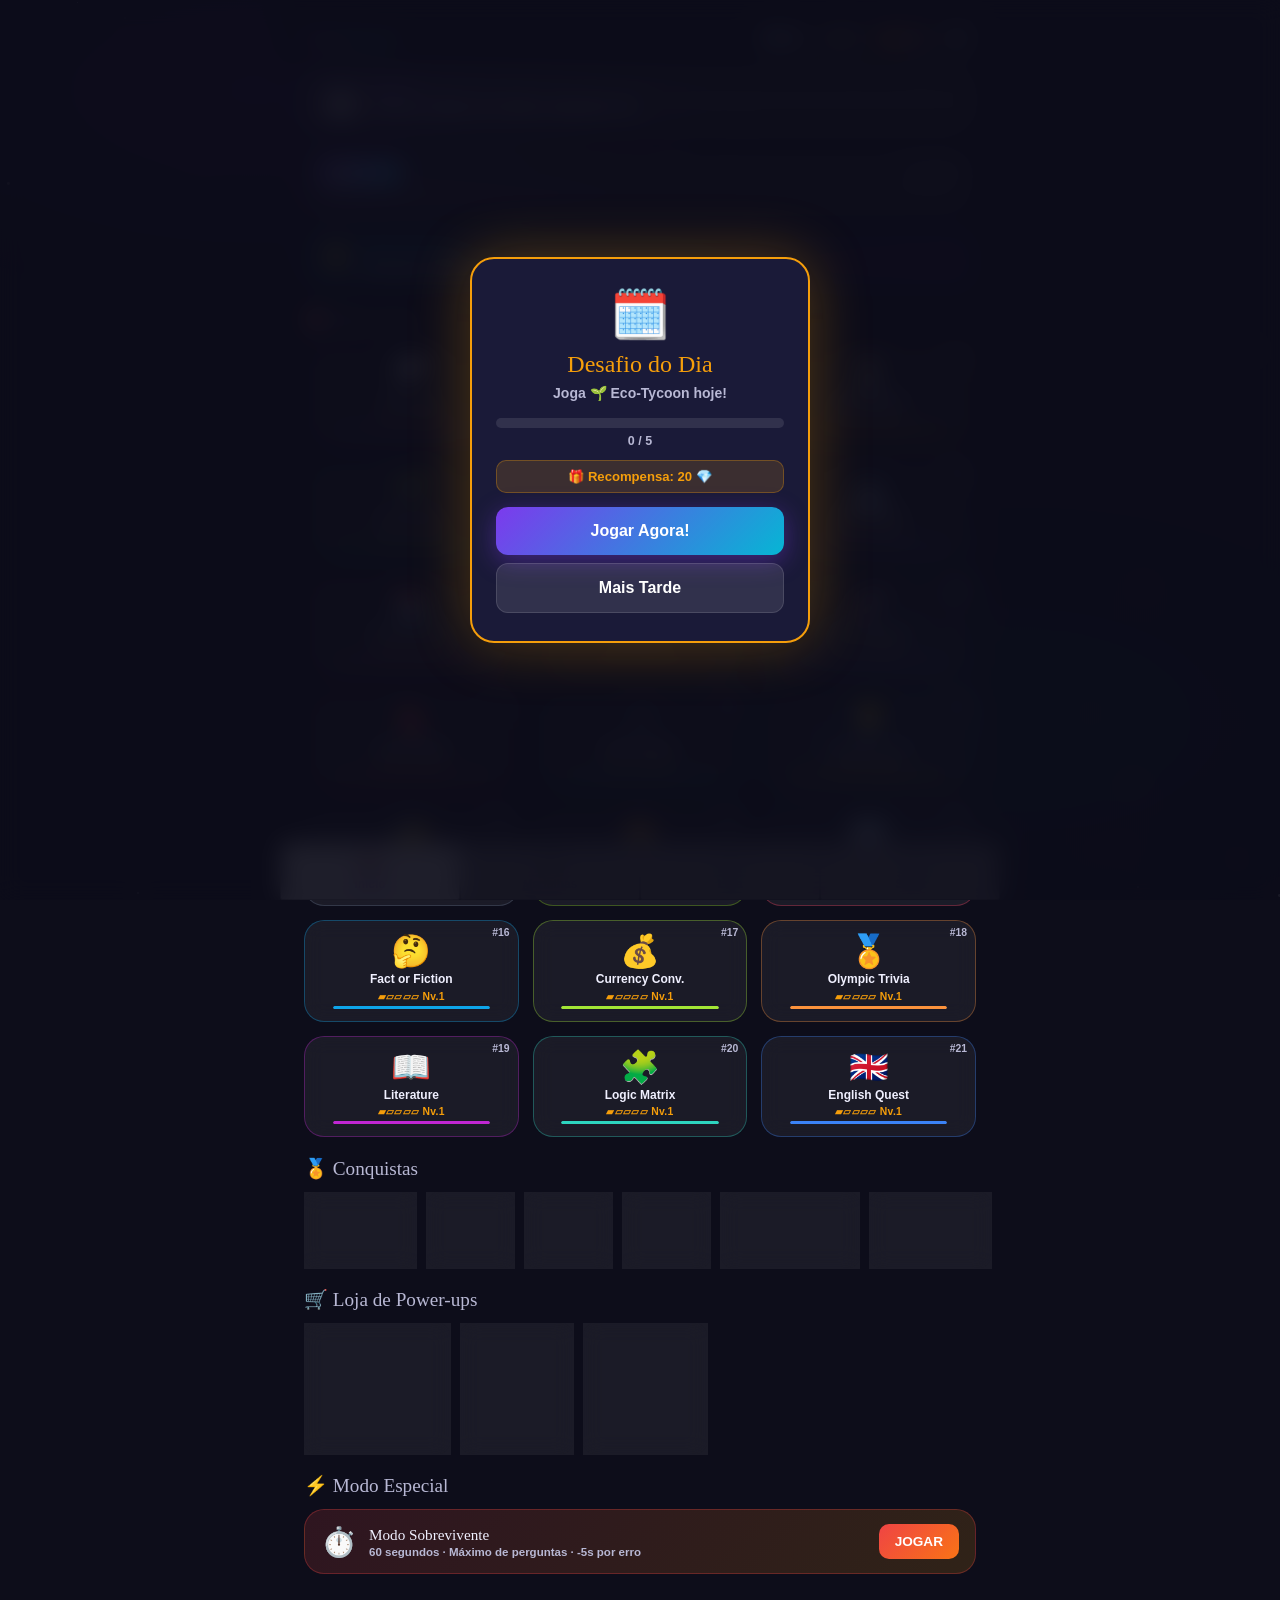
==== commit 63d66cec: "fix: update script references in index.html to include versioning" ====
--- a/index.html
+++ b/index.html
@@ -403,7 +403,7 @@
   </button>
 </nav>
 
-<script src="assets/js/content-expansion.js"></script>
-<script src="assets/js/app.js"></script>
+<script src="assets/js/content-expansion.js?v=2"></script>
+<script src="assets/js/app.js?v=2"></script>
 </body>
 </html>
--- a/assets/css/styles.css
+++ b/assets/css/styles.css
@@ -2438,3 +2438,107 @@
     padding: 28px 20px;
   }
 }
+
+/* ============================
+   DIFFICULTY SELECTOR OVERLAY
+   ============================ */
+.difficulty-overlay {
+  position: fixed;
+  inset: 0;
+  background: rgba(0,0,0,.75);
+  backdrop-filter: blur(8px);
+  -webkit-backdrop-filter: blur(8px);
+  display: flex;
+  align-items: center;
+  justify-content: center;
+  z-index: 200;
+  padding: 20px;
+}
+
+.difficulty-box {
+  background: rgba(255,255,255,0.1);
+  border: 1px solid var(--border);
+  border-radius: var(--r);
+  backdrop-filter: blur(20px);
+  -webkit-backdrop-filter: blur(20px);
+  padding: 28px 24px;
+  width: 100%;
+  max-width: 360px;
+  text-align: center;
+  box-shadow: 0 20px 60px rgba(0,0,0,.5);
+}
+
+.difficulty-icon {
+  font-size: 3rem;
+  margin-bottom: 8px;
+  display: block;
+}
+
+.difficulty-title {
+  font-family: 'Fredoka One', cursive;
+  font-size: 1.5rem;
+  color: var(--text);
+  margin-bottom: 4px;
+}
+
+.difficulty-game-name {
+  font-size: .9rem;
+  color: var(--text2);
+  margin-bottom: 20px;
+  font-weight: 700;
+}
+
+.difficulty-options {
+  display: flex;
+  flex-direction: column;
+  gap: 10px;
+  margin-bottom: 16px;
+}
+
+.diff-btn {
+  display: flex;
+  align-items: center;
+  gap: 14px;
+  padding: 14px 16px;
+  border-radius: var(--rs);
+  border: 2px solid transparent;
+  background: rgba(255,255,255,0.06);
+  cursor: pointer;
+  transition: transform .15s ease, background .15s ease;
+  text-align: left;
+  width: 100%;
+  color: var(--text);
+}
+
+.diff-btn:focus-visible {
+  outline: 3px solid var(--cyan);
+  outline-offset: 2px;
+}
+
+@media (hover: hover) {
+  .diff-btn:hover { transform: scale(1.02); }
+  .diff-easy:hover  { background: rgba(16,185,129,.15); }
+  .diff-medium:hover{ background: rgba(245,158,11,.15); }
+  .diff-hard:hover  { background: rgba(239,68,68,.15); }
+}
+
+.diff-btn:active { transform: scale(.97); }
+
+.diff-easy  { border-color: #10b981; }
+.diff-medium{ border-color: #f59e0b; }
+.diff-hard  { border-color: #ef4444; }
+
+.diff-icon  { font-size: 1.6rem; flex-shrink: 0; }
+
+.diff-label {
+  font-family: 'Fredoka One', cursive;
+  font-size: 1.1rem;
+  display: block;
+  color: var(--text);
+}
+
+.diff-desc {
+  font-size: .75rem;
+  color: var(--text2);
+  display: block;
+}
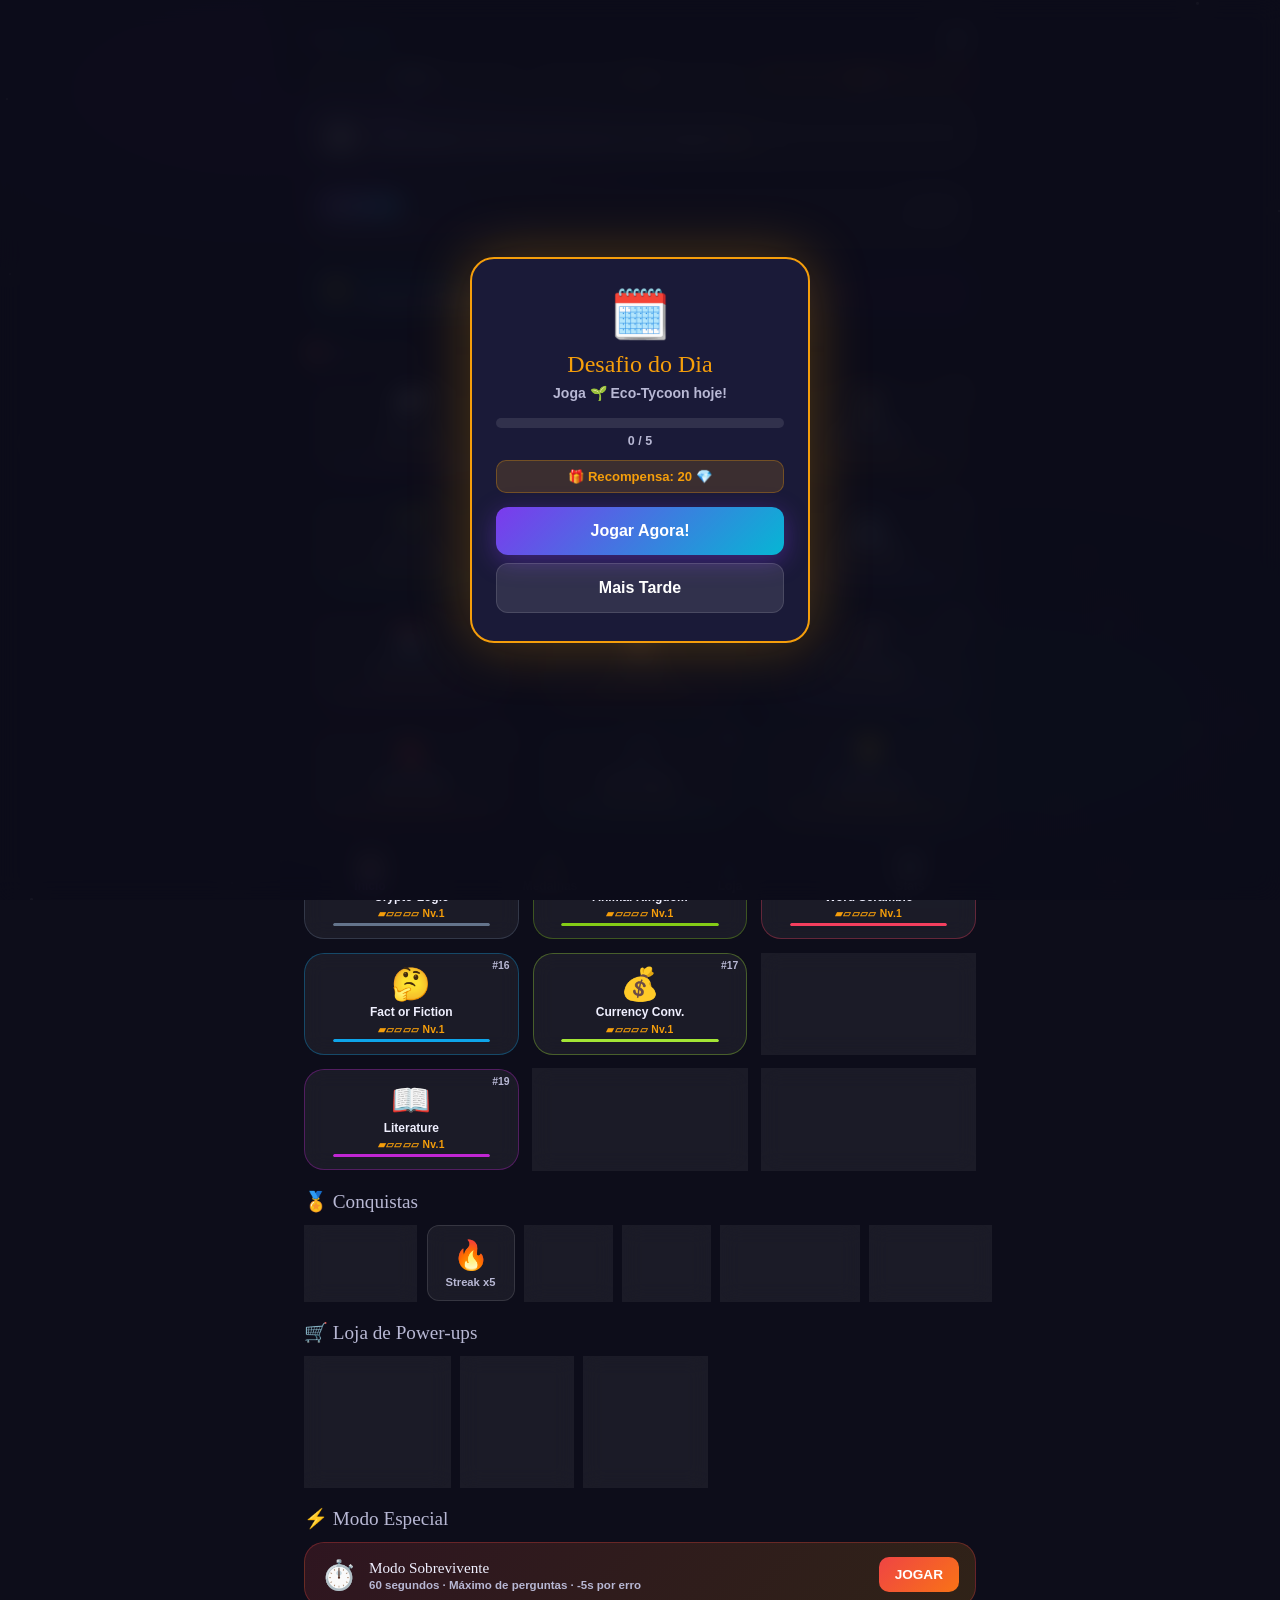
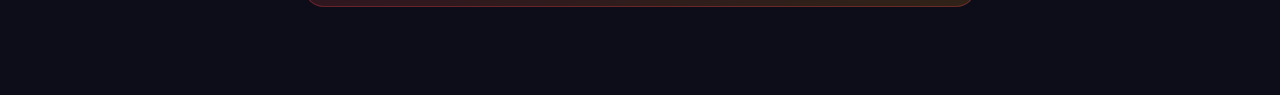
==== commit 715b55cd: "feat: enhance header layout, add button styles, and update versioning for CSS and JS files" ====
--- a/index.html
+++ b/index.html
@@ -9,7 +9,7 @@
 <link rel="preconnect" href="https://fonts.googleapis.com">
 <link rel="preconnect" href="https://fonts.gstatic.com" crossorigin>
 <link href="https://fonts.googleapis.com/css2?family=Fredoka+One&family=Nunito:wght@400;600;700;800;900&display=swap" rel="stylesheet">
-<link rel="stylesheet" href="assets/css/styles.css">
+<link rel="stylesheet" href="assets/css/styles.css?v=4">
 </head>
 <body>
 <div class="stars" id="stars"></div>
@@ -60,12 +60,14 @@
 <!-- DASHBOARD -->
 <div id="dashboard" class="screen active">
   <div class="header">
-    <div class="logo">EduQuest</div>
+    <div class="header-top-row">
+      <div class="logo">EduQuest</div>
+      <button class="mute-btn" id="muteBtn" aria-label="Silenciar som" aria-pressed="false">🔊</button>
+    </div>
     <div class="header-stats" aria-live="polite" aria-label="Estatísticas do jogador">
       <div class="stat-pill">💎 <span id="gemCount">0</span></div>
       <div class="stat-pill">⚡ <span id="xpCount">0</span></div>
       <div class="stat-pill streak-pill" id="dayStreakPill">🔥 <span id="dayStreakCount">0</span>d</div>
-      <button class="mute-btn" id="muteBtn" aria-label="Silenciar som" aria-pressed="false">🔊</button>
     </div>
   </div>
   <div class="edu-bubble" id="eduBubble">
@@ -403,7 +405,7 @@
   </button>
 </nav>
 
-<script src="assets/js/content-expansion.js?v=2"></script>
-<script src="assets/js/app.js?v=2"></script>
+<script src="assets/js/content-expansion.js?v=4"></script>
+<script src="assets/js/app.js?v=4"></script>
 </body>
 </html>
--- a/assets/css/styles.css
+++ b/assets/css/styles.css
@@ -55,6 +55,15 @@
   padding: 0;
   box-sizing: border-box;
   -webkit-tap-highlight-color: transparent;
+}
+
+button {
+  background: none;
+  border: none;
+  font-family: inherit;
+  font-size: inherit;
+  color: inherit;
+  cursor: pointer;
 }
 
 html {
@@ -191,47 +200,53 @@
    DASHBOARD HEADER
    ===================================================================== */
 .header {
-  padding: 16px 20px 10px;
-  display: flex;
-  align-items: center;
-  justify-content: space-between;
+  padding: 12px 16px 8px;
+  display: flex;
+  flex-direction: column;
+  gap: 8px;
   position: sticky;
   top: 0;
   z-index: var(--z-game);
-  background: linear-gradient(180deg, var(--bg) 80%, transparent);
-  gap: 8px;
+  background: linear-gradient(180deg, var(--bg) 85%, transparent);
+}
+
+.header-top-row {
+  display: flex;
+  align-items: center;
+  justify-content: space-between;
 }
 
 .logo {
   font-family: 'Fredoka One', cursive;
-  font-size: 1.5rem;
+  font-size: 1.4rem;
   background: linear-gradient(135deg, #a855f7, #06b6d4);
   -webkit-background-clip: text;
   -webkit-text-fill-color: transparent;
   flex-shrink: 0;
 }
 
-/* Stats row — wraps on small screens */
+/* Stats row — single line, never wraps */
 .header-stats {
   display: flex;
-  flex-wrap: wrap;
+  flex-wrap: nowrap;
   gap: 6px;
   align-items: center;
-  justify-content: flex-end;
 }
 
 .stat-pill {
   display: flex;
   align-items: center;
-  gap: 4px;
+  gap: 3px;
   background: var(--glass2);
   border: 1px solid var(--border);
   border-radius: 30px;
-  padding: 5px 10px;
-  font-size: .8rem;
+  padding: 4px 9px;
+  font-size: .78rem;
   font-weight: 700;
   backdrop-filter: blur(10px);
   white-space: nowrap;
+  flex: 1;
+  justify-content: center;
 }
 
 /* =====================================================================
@@ -1938,10 +1953,11 @@
 }
 
 .flag-wrap svg {
-  width: min(180px, 50vw);
+  width: min(220px, 60vw);
   height: auto;
   border-radius: 10px;
   box-shadow: 0 4px 20px rgba(0, 0, 0, .5);
+  outline: 1px solid rgba(128, 128, 128, 0.25);
   animation: flagIn .4s cubic-bezier(.34, 1.56, .64, 1);
 }
 
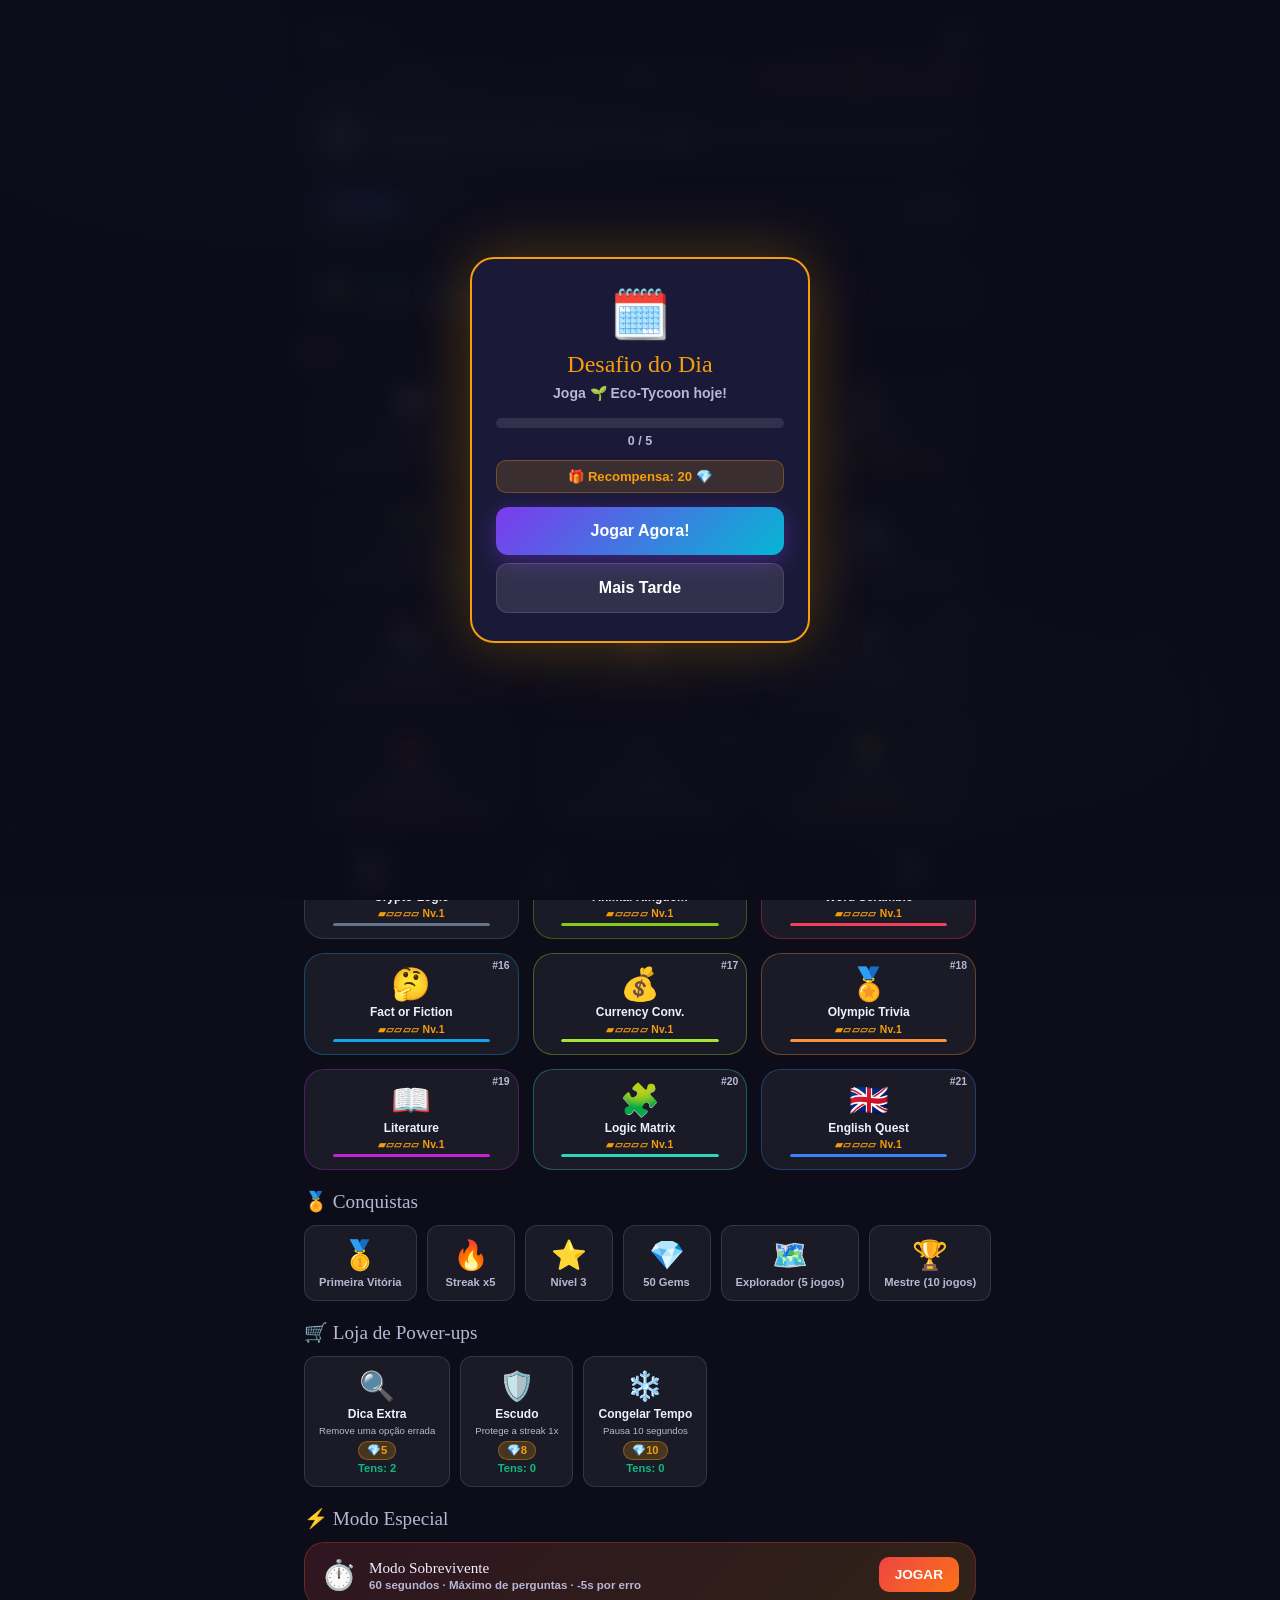
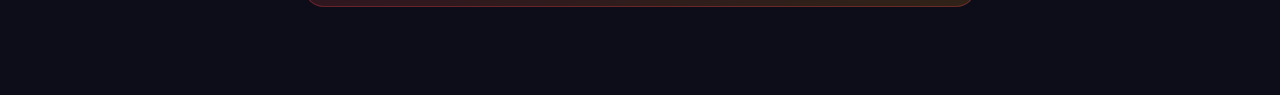
==== commit 9e7bb57b: "feat: implement phases 4 and 5 — nightmare content and sound polish Phase 4 — Expert/Nightmare quest" ====
--- a/index.html
+++ b/index.html
@@ -17,6 +17,8 @@
 <div class="xp-popup" id="xpPop">+XP</div>
 <div class="combo-pop" id="comboPop"></div>
 <div class="toast" id="toast"></div>
+<div class="eq-almost" id="almostToast">Tão perto! ⌛ Mais um segundo!</div>
+<div class="eq-challenge-banner" id="eq-challenge-banner" style="display:none"></div>
 <div class="levelup-overlay" id="lvlOverlay">
   <div class="levelup-box">
     <div style="font-size:5rem">🏆</div>
@@ -53,6 +55,37 @@
     <div class="ai-err-title">⚠️ Sem ligação à IA</div>
     <div class="ai-err-sub" id="aiErrSub">A usar perguntas guardadas localmente</div>
     <button class="ai-retry" id="aiRetry">Tentar novamente 🔄</button>
+  </div>
+</div>
+
+<!-- ONBOARDING -->
+<div class="eq-onboarding" id="eq-onboarding" style="display:none">
+  <div class="eq-onboard-box">
+    <div class="eq-onboard-icon" id="eq-onboard-icon">⏱️</div>
+    <div class="eq-onboard-title" id="eq-onboard-title">Responde rápido!</div>
+    <div class="eq-onboard-desc" id="eq-onboard-desc">...</div>
+    <div class="eq-onboard-dots" id="eq-onboard-dots"></div>
+    <button class="big-btn" id="eq-onboard-btn">Próximo →</button>
+  </div>
+</div>
+
+<!-- AVATAR MODAL -->
+<div class="eq-avatar-modal" id="eq-avatar-modal" style="display:none">
+  <div class="eq-avatar-box">
+    <div class="eq-avatar-modal-title">Personalizar EDU</div>
+    <div class="eq-avatar-grid" id="eq-avatar-grid"></div>
+    <button class="big-btn secondary" id="eq-avatar-close">Fechar</button>
+  </div>
+</div>
+
+<!-- WEEKLY REPORT -->
+<div class="eq-week-report" id="eq-week-report" style="display:none">
+  <div class="eq-week-box">
+    <div class="eq-week-title">📊 Relatório Semanal</div>
+    <div class="eq-week-subtitle">A tua semana em EduQuest</div>
+    <div class="eq-week-stats" id="eq-week-stats"></div>
+    <button class="big-btn" id="eq-week-share">📸 Partilhar Semana</button>
+    <button class="big-btn secondary" id="eq-week-close" style="margin-top:8px">Fechar</button>
   </div>
 </div>
 
@@ -318,6 +351,9 @@
       <div class="result-stat"><span class="rs-val" id="rsXP">0</span><span class="rs-label">XP</span></div>
       <div class="result-stat"><span class="rs-val" id="rsGems">0</span><span class="rs-label">💎</span></div>
     </div>
+    <div id="eq-vs-edu-result" style="display:none;font-size:.85rem;font-weight:700;margin:8px 0;padding:10px;background:var(--glass);border-radius:10px"></div>
+    <div id="eq-leaderboard" style="display:none;margin-bottom:12px"></div>
+    <div id="eq-diff-badge" style="display:none;margin-bottom:8px"></div>
     <button class="big-btn" id="playAgainBtn">Jogar de Novo 🔄</button>
     <button class="big-btn secondary" id="resultHomeBtn">Dashboard 🏠</button>
   </div>
@@ -379,6 +415,18 @@
         <span class="diff-label">Difícil</span>
         <span class="diff-desc">Para experts</span>
       </button>
+      <button class="diff-btn diff-expert" id="diffExpert" aria-label="Dificuldade expert">
+        <span class="diff-icon">💀</span>
+        <span class="diff-label">Expert</span>
+        <span class="diff-desc">Nível 10 req.</span>
+        <span class="diff-lock" id="diffExpertLock"></span>
+      </button>
+      <button class="diff-btn diff-nightmare" id="diffNightmare" aria-label="Dificuldade nightmare">
+        <span class="diff-icon">☠️</span>
+        <span class="diff-label">Nightmare</span>
+        <span class="diff-desc">Nível 20 req.</span>
+        <span class="diff-lock" id="diffNightmareLock"></span>
+      </button>
     </div>
     <button class="big-btn secondary" id="diffCancelBtn" aria-label="Cancelar e voltar">Cancelar</button>
   </div>
@@ -405,7 +453,8 @@
   </button>
 </nav>
 
-<script src="assets/js/content-expansion.js?v=4"></script>
+<script src="assets/js/content-expansion.js?v=5"></script>
 <script src="assets/js/app.js?v=4"></script>
+<script src="assets/js/features.js?v=3"></script>
 </body>
 </html>
--- a/assets/css/styles.css
+++ b/assets/css/styles.css
@@ -2558,3 +2558,294 @@
   color: var(--text2);
   display: block;
 }
+
+/* =====================================================================
+   FEATURES v1 — novos componentes
+   ===================================================================== */
+
+/* Floating streak multiplier badge */
+.eq-mult-badge {
+  position: fixed;
+  top: 50%;
+  left: 50%;
+  transform: translate(-50%, -50%) scale(.5);
+  background: var(--gold);
+  color: #fff;
+  font-family: 'Fredoka One', cursive;
+  font-size: 1.4rem;
+  padding: 12px 24px;
+  border-radius: 20px;
+  pointer-events: none;
+  opacity: 0;
+  z-index: 9999;
+  transition: none;
+  white-space: nowrap;
+}
+.eq-mult-badge.eq-mult-show {
+  animation: eq-mult-pop .35s cubic-bezier(.34,1.56,.64,1) forwards,
+             eq-mult-fade 1.9s .35s forwards;
+}
+@keyframes eq-mult-pop { to { opacity: 1; transform: translate(-50%,-60%) scale(1); } }
+@keyframes eq-mult-fade { 80% { opacity: 1; } to { opacity: 0; } }
+
+/* "Almost!" toast */
+.eq-almost {
+  position: fixed;
+  top: 50%;
+  left: 50%;
+  transform: translate(-50%, -50%) scale(.6);
+  background: rgba(239,68,68,.92);
+  color: #fff;
+  font-family: 'Fredoka One', cursive;
+  font-size: 1.2rem;
+  padding: 10px 22px;
+  border-radius: 16px;
+  pointer-events: none;
+  opacity: 0;
+  z-index: 9998;
+}
+.eq-almost.almost-show {
+  animation: eq-mult-pop .3s cubic-bezier(.34,1.56,.64,1) forwards,
+             eq-mult-fade 2.2s .3s forwards;
+}
+
+/* Challenge banner */
+.eq-challenge-banner {
+  position: fixed;
+  top: 0; left: 0; right: 0;
+  background: linear-gradient(135deg, #7c3aed, #06b6d4);
+  color: #fff;
+  padding: 10px 16px;
+  display: flex;
+  align-items: center;
+  gap: 10px;
+  z-index: 2000;
+  flex-wrap: wrap;
+  font-size: .85rem;
+  font-weight: 700;
+}
+.eq-cb-text { flex: 1; }
+.eq-cb-btn {
+  background: #fff;
+  color: #7c3aed;
+  border: none;
+  border-radius: 8px;
+  padding: 6px 14px;
+  font-weight: 800;
+  cursor: pointer;
+  font-size: .8rem;
+}
+.eq-cb-close {
+  background: transparent;
+  border: none;
+  color: rgba(255,255,255,.8);
+  cursor: pointer;
+  font-size: 1.1rem;
+  padding: 4px 8px;
+}
+
+/* Onboarding overlay */
+.eq-onboarding {
+  position: fixed;
+  inset: 0;
+  background: rgba(0,0,0,.85);
+  display: flex;
+  align-items: center;
+  justify-content: center;
+  z-index: 3000;
+  padding: 20px;
+}
+.eq-onboard-box {
+  background: var(--card);
+  border: 1.5px solid var(--accent);
+  border-radius: 20px;
+  padding: 32px 24px;
+  max-width: 360px;
+  width: 100%;
+  text-align: center;
+}
+.eq-onboard-icon { font-size: 4rem; margin-bottom: 12px; }
+.eq-onboard-title {
+  font-family: 'Fredoka One', cursive;
+  font-size: 1.6rem;
+  color: var(--gold);
+  margin-bottom: 10px;
+}
+.eq-onboard-desc {
+  color: var(--text2);
+  font-size: .9rem;
+  line-height: 1.5;
+  margin-bottom: 20px;
+}
+.eq-onboard-dots { display: flex; gap: 8px; justify-content: center; margin-bottom: 20px; }
+.eq-onboard-dot {
+  width: 8px; height: 8px;
+  border-radius: 50%;
+  background: var(--glass2);
+  transition: background .2s;
+}
+.eq-onboard-dot.active { background: var(--accent); }
+
+/* Weekly challenge card */
+.eq-weekly-card {
+  background: linear-gradient(135deg, rgba(124,58,237,.15), rgba(6,182,212,.1));
+  border: 1.5px solid var(--accent);
+  border-radius: 14px;
+  padding: 14px 16px;
+  margin: 0 0 12px 0;
+  display: flex;
+  align-items: center;
+  justify-content: space-between;
+  gap: 10px;
+}
+.eq-weekly-card.completed { border-color: var(--green); opacity: .7; }
+.eq-weekly-left { display: flex; align-items: center; gap: 12px; flex: 1; }
+.eq-weekly-right { display: flex; flex-direction: column; align-items: flex-end; gap: 6px; }
+.eq-weekly-icon { font-size: 1.6rem; }
+.eq-weekly-title { font-weight: 800; font-size: .9rem; color: var(--text); }
+.eq-weekly-desc { font-size: .75rem; color: var(--text2); }
+.eq-weekly-reward { font-size: .8rem; font-weight: 800; color: var(--gold); }
+.eq-weekly-btn {
+  background: linear-gradient(135deg, var(--accent), var(--cyan));
+  border: none;
+  border-radius: 8px;
+  color: #fff;
+  font-weight: 800;
+  font-size: .75rem;
+  padding: 6px 14px;
+  cursor: pointer;
+}
+.eq-weekly-done { font-size: .75rem; font-weight: 800; color: var(--green); }
+
+/* Leaderboard in result screen */
+.eq-lb-title {
+  font-size: .8rem;
+  font-weight: 800;
+  color: var(--gold);
+  margin-bottom: 8px;
+  text-align: left;
+}
+.eq-lb-row {
+  display: flex;
+  align-items: center;
+  gap: 10px;
+  padding: 5px 0;
+  border-bottom: 1px solid var(--glass2);
+  font-size: .82rem;
+}
+.eq-lb-score { font-weight: 800; flex: 1; color: var(--text); }
+.eq-lb-diff { font-size: .9rem; }
+.eq-lb-date { color: var(--text2); font-size: .7rem; }
+
+/* Expert / Nightmare diff buttons */
+.diff-expert {
+  border-color: #9333ea !important;
+  background: rgba(147,51,234,.1) !important;
+}
+.diff-nightmare {
+  border-color: #ef4444 !important;
+  background: rgba(239,68,68,.1) !important;
+}
+.diff-locked { opacity: .5; cursor: not-allowed; }
+.diff-lock {
+  display: block;
+  font-size: .65rem;
+  color: var(--text2);
+  margin-top: 2px;
+}
+.diff-options { flex-wrap: wrap; }
+
+/* Expert / Nightmare diff badge in game */
+.eq-diff-badge {
+  display: inline-flex;
+  align-items: center;
+  padding: 3px 10px;
+  border-radius: 8px;
+  font-size: .75rem;
+  font-weight: 800;
+  margin: 4px auto;
+}
+.eq-diff-badge.expert { background: rgba(147,51,234,.2); color: #c084fc; border: 1px solid #9333ea; }
+.eq-diff-badge.nightmare { background: rgba(239,68,68,.2); color: #fca5a5; border: 1px solid #ef4444; }
+
+/* Streak day pill milestone animations */
+.streak-pill.streak-7 { animation: streak-pulse 2s infinite; }
+.streak-pill.streak-14 { animation: streak-pulse-gold 1.5s infinite; }
+.streak-pill.streak-30 { animation: streak-fire 1s infinite; }
+@keyframes streak-pulse {
+  0%,100% { box-shadow: 0 0 0 0 rgba(239,68,68,.4); }
+  50% { box-shadow: 0 0 0 6px rgba(239,68,68,0); }
+}
+@keyframes streak-pulse-gold {
+  0%,100% { box-shadow: 0 0 0 0 rgba(245,158,11,.5); background: rgba(245,158,11,.2); }
+  50% { box-shadow: 0 0 0 8px rgba(245,158,11,0); }
+}
+@keyframes streak-fire {
+  0%,100% { transform: scale(1); filter: hue-rotate(0deg); }
+  50% { transform: scale(1.08); filter: hue-rotate(15deg); }
+}
+
+/* ── AVATAR MODAL ── */
+.eq-avatar-modal {
+  position: fixed; inset: 0; z-index: 1100;
+  background: rgba(0,0,0,.78); display: flex;
+  align-items: center; justify-content: center;
+  backdrop-filter: blur(4px);
+}
+.eq-avatar-box {
+  background: var(--card); border-radius: 20px;
+  padding: 28px 22px; max-width: 360px; width: 92%;
+  text-align: center;
+}
+.eq-avatar-modal-title {
+  font-size: 1.2rem; font-weight: 700; margin-bottom: 18px;
+  background: var(--grad); -webkit-background-clip: text;
+  -webkit-text-fill-color: transparent;
+}
+.eq-avatar-grid {
+  display: grid; grid-template-columns: repeat(3, 1fr);
+  gap: 10px; margin-bottom: 18px;
+}
+.eq-skin-card {
+  background: var(--glass); border-radius: 14px;
+  padding: 12px 6px; cursor: pointer; transition: transform .15s;
+  border: 2px solid transparent;
+  display: flex; flex-direction: column; align-items: center; gap: 3px;
+}
+.eq-skin-card:hover { transform: scale(1.05); }
+.eq-skin-card.equipped { border-color: var(--accent); background: rgba(139,92,246,.18); }
+.eq-skin-card.locked { opacity: .55; }
+.eq-skin-emoji { font-size: 2rem; line-height: 1; }
+.eq-skin-name { font-size: .58rem; color: var(--text2); }
+.eq-skin-cost { font-size: .62rem; font-weight: 700; color: #f59e0b; }
+.eq-skin-status { font-size: .52rem; color: #10b981; font-weight: 700; min-height: .7rem; }
+.edu-avatar { cursor: pointer; transition: transform .15s; user-select: none; }
+.edu-avatar:hover { transform: scale(1.15); }
+
+/* ── WEEKLY REPORT ── */
+.eq-week-report {
+  position: fixed; inset: 0; z-index: 1100;
+  background: rgba(0,0,0,.82); display: flex;
+  align-items: center; justify-content: center;
+  backdrop-filter: blur(6px);
+}
+.eq-week-box {
+  background: var(--card); border-radius: 22px;
+  padding: 30px 24px; max-width: 360px; width: 92%;
+  text-align: center;
+}
+.eq-week-title {
+  font-size: 1.4rem; font-weight: 800; margin-bottom: 4px;
+  background: var(--grad); -webkit-background-clip: text;
+  -webkit-text-fill-color: transparent;
+}
+.eq-week-subtitle { font-size: .8rem; color: var(--text2); margin-bottom: 20px; }
+.eq-week-stats {
+  display: grid; grid-template-columns: 1fr 1fr;
+  gap: 10px; margin-bottom: 22px;
+}
+.eq-week-stat {
+  background: var(--glass); border-radius: 12px; padding: 14px 8px;
+}
+.eq-week-stat-val { font-size: 1.7rem; font-weight: 800; color: var(--accent); }
+.eq-week-stat-label { font-size: .62rem; color: var(--text2); margin-top: 3px; }
